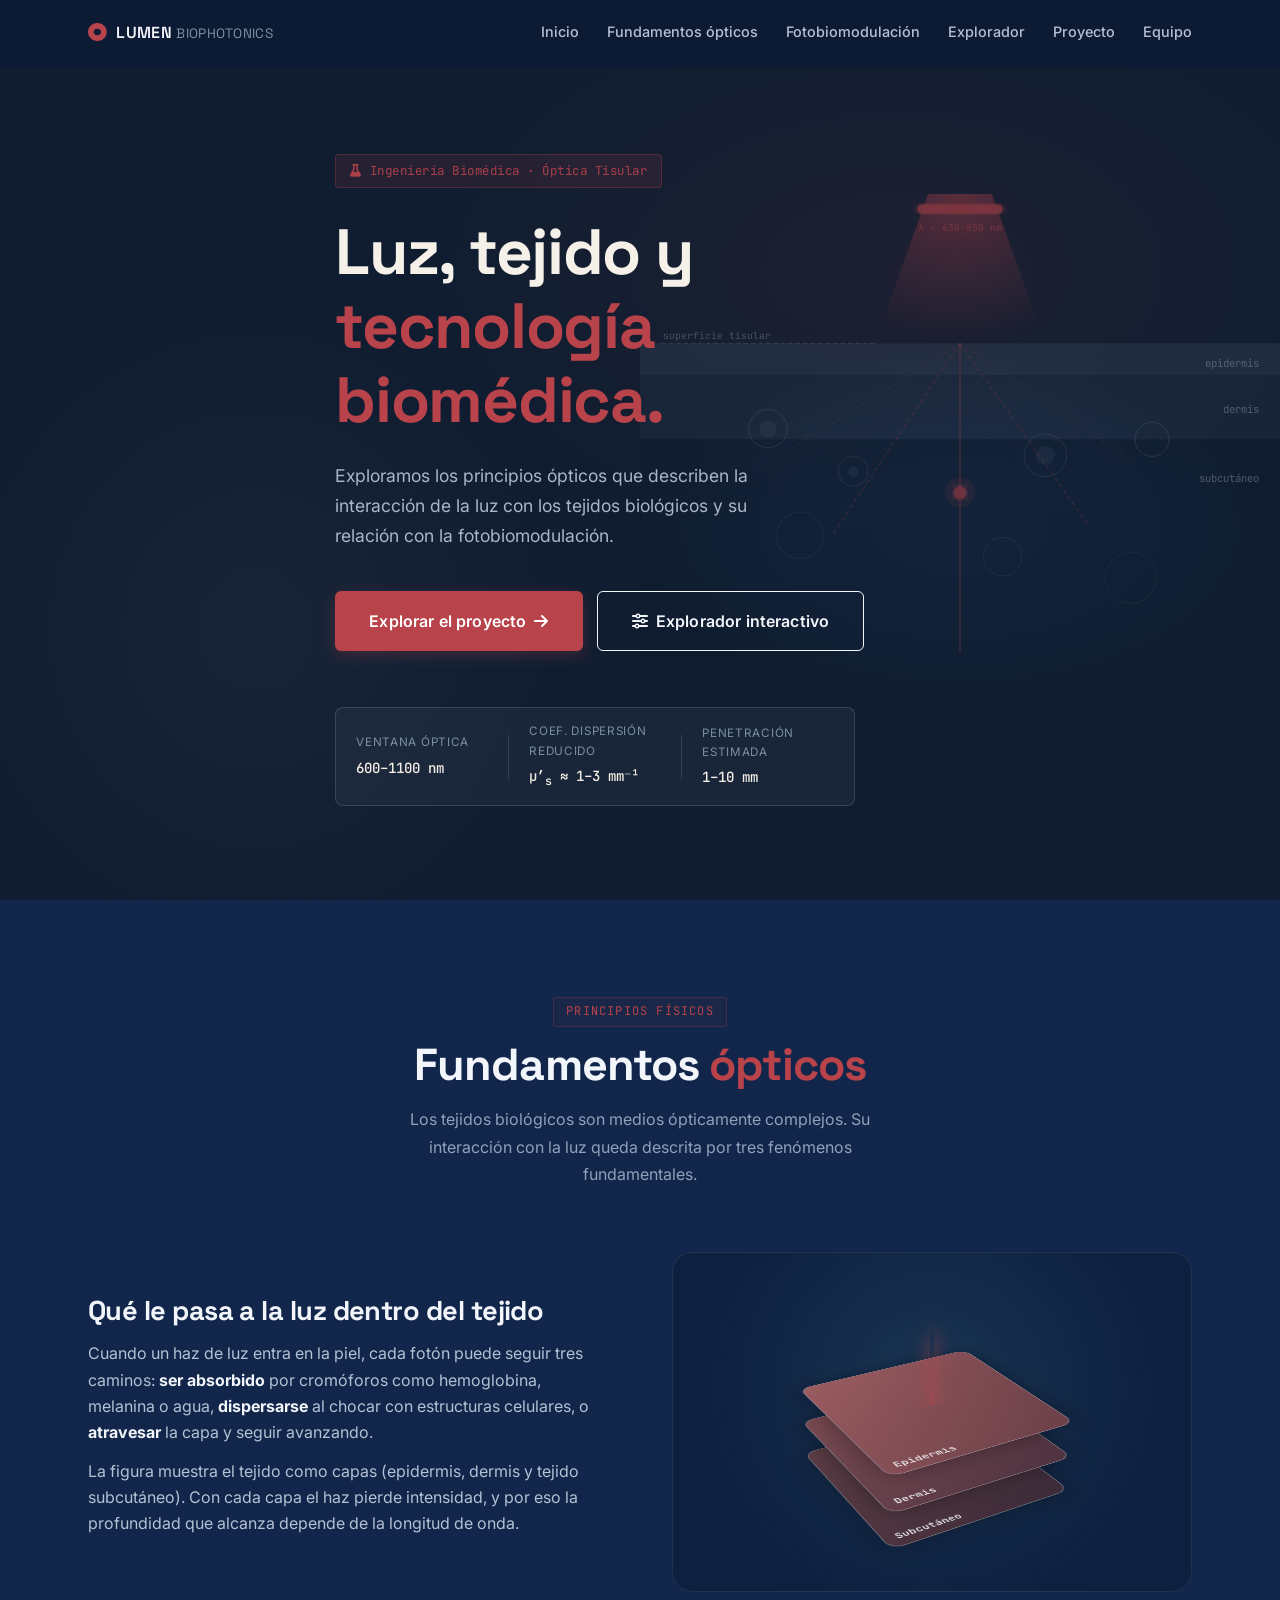
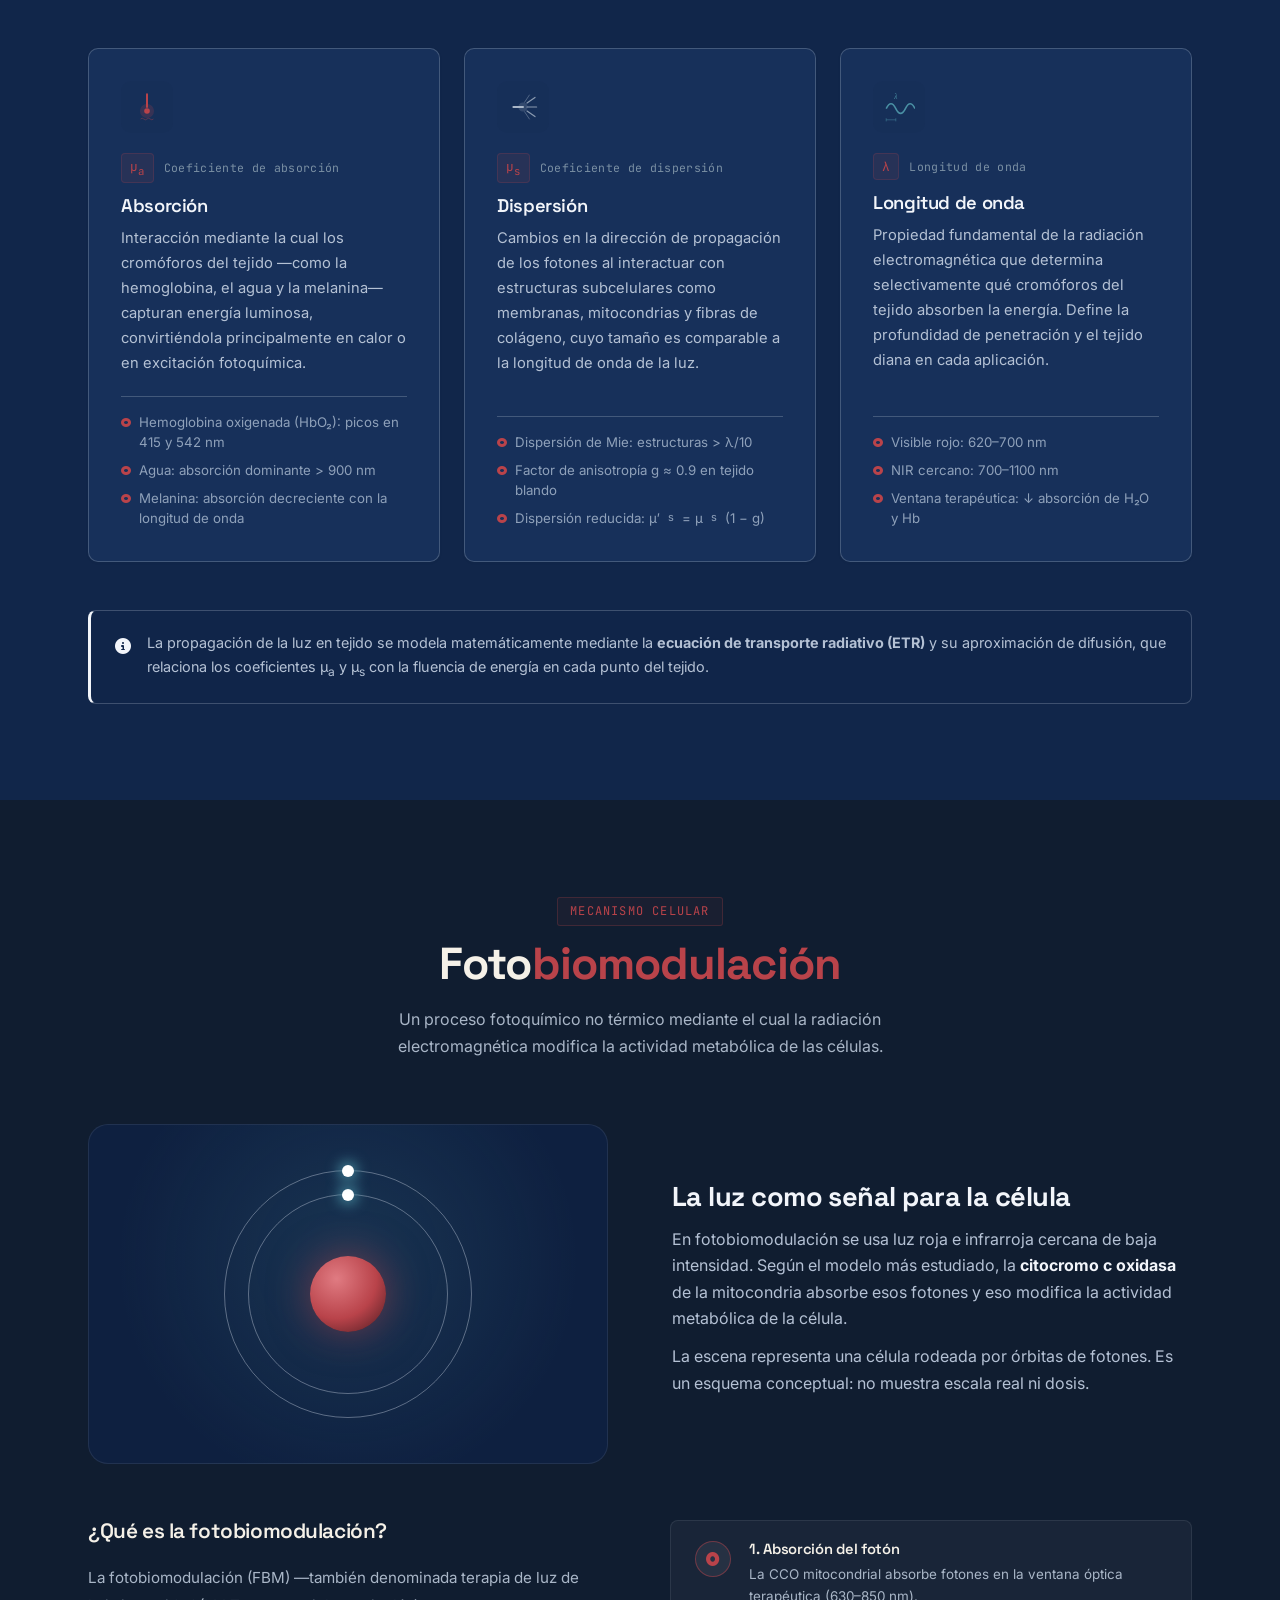
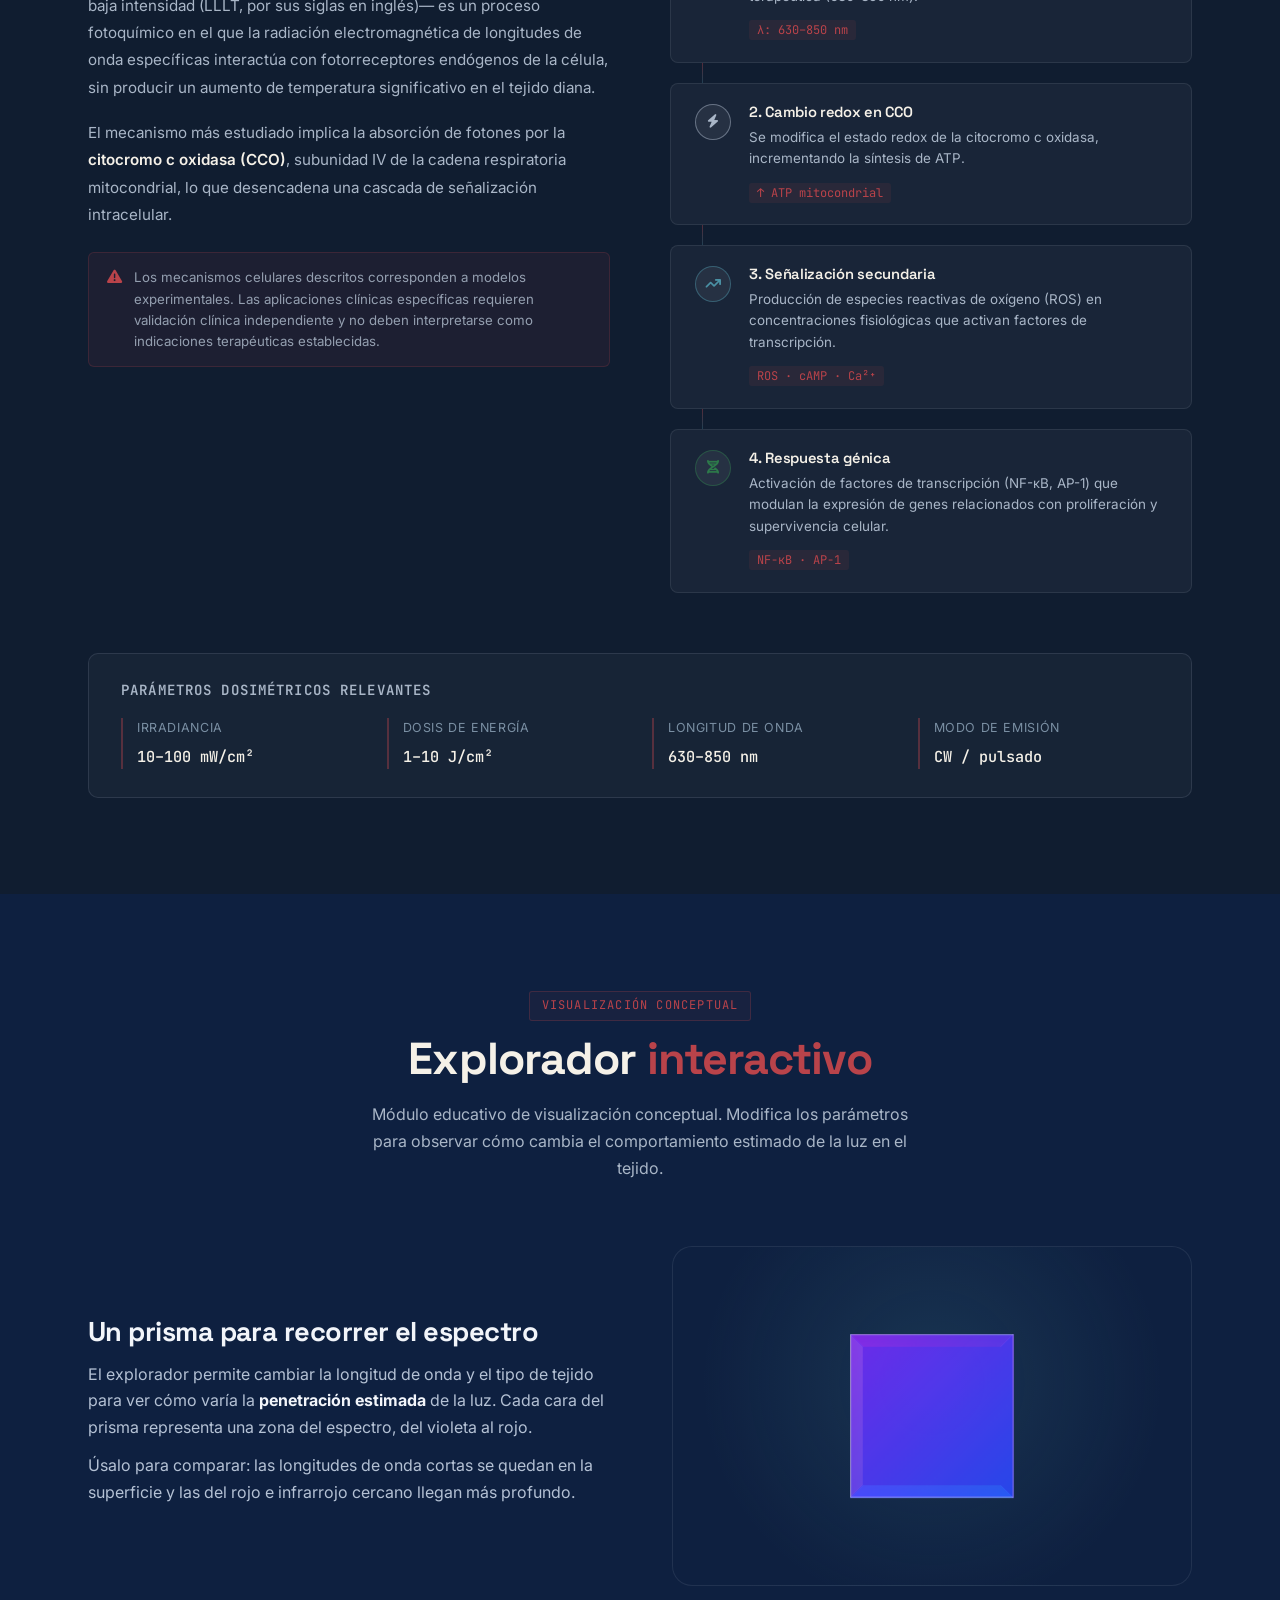
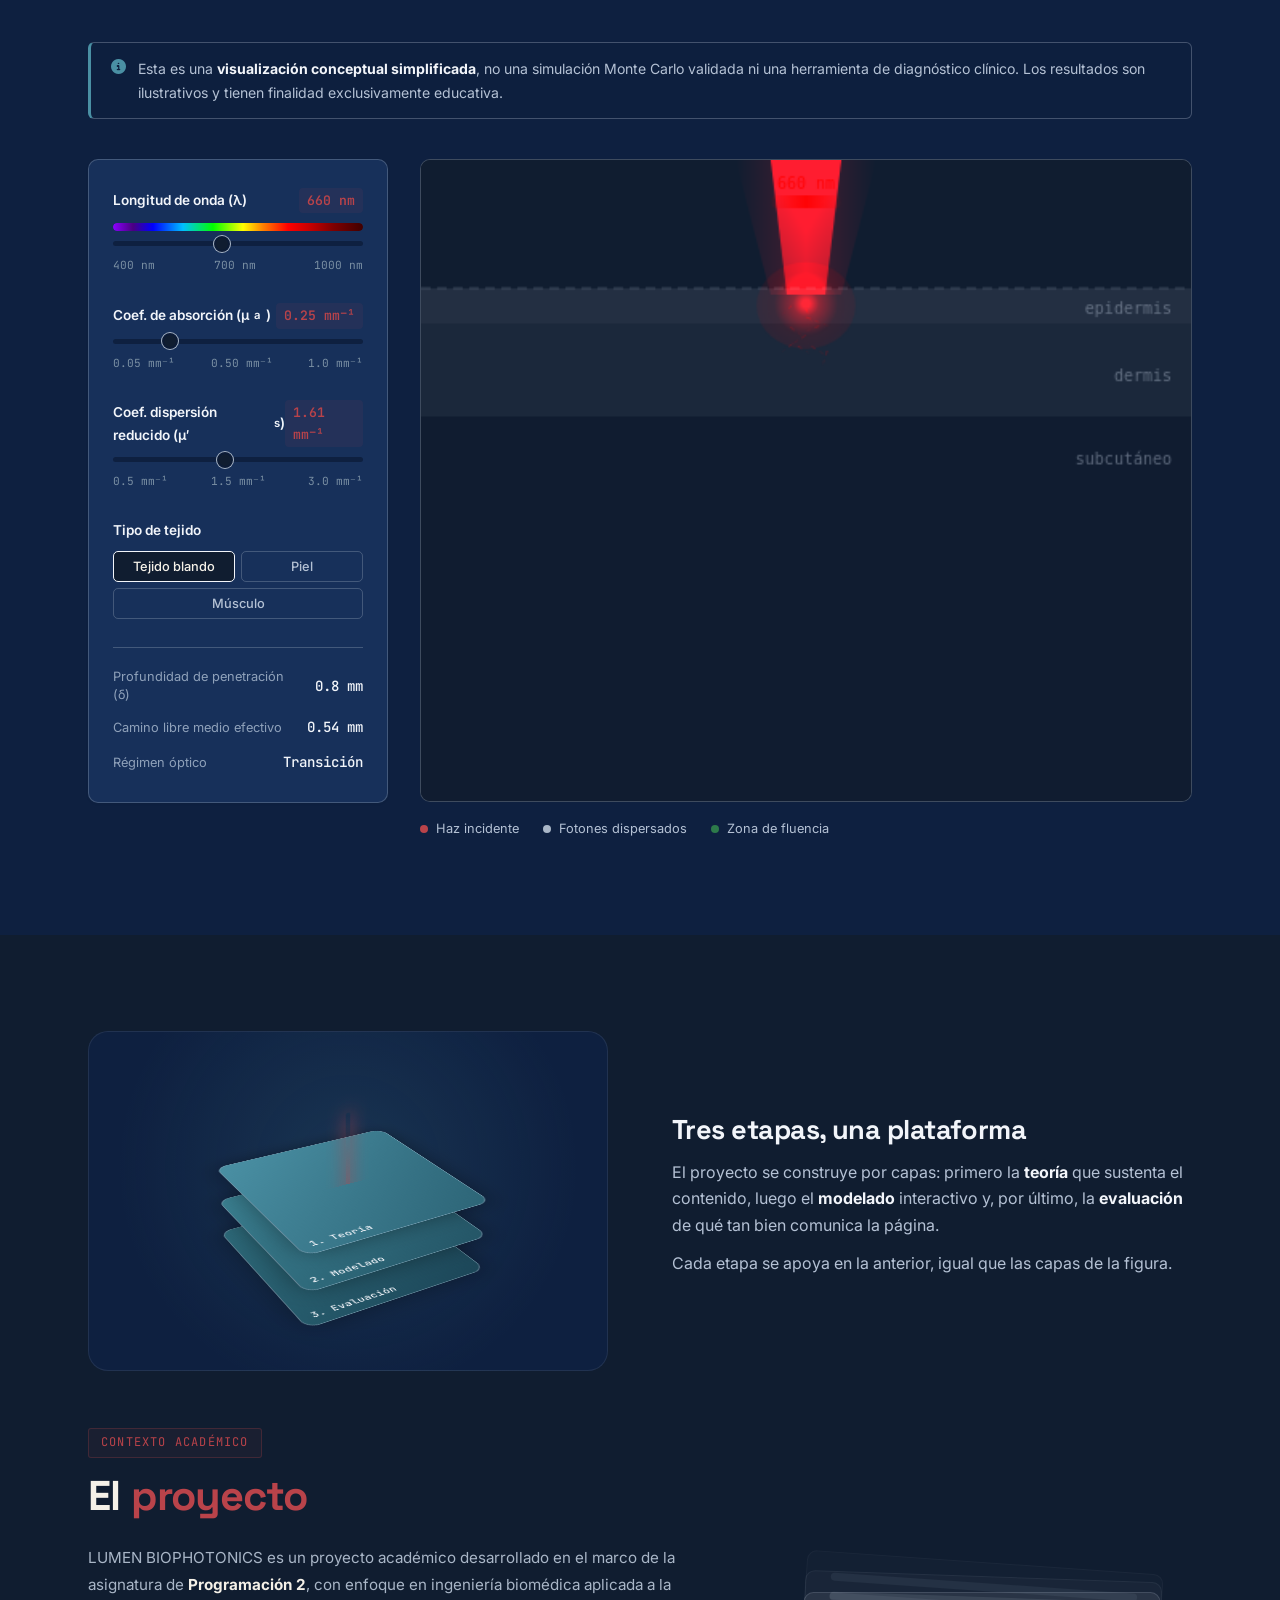
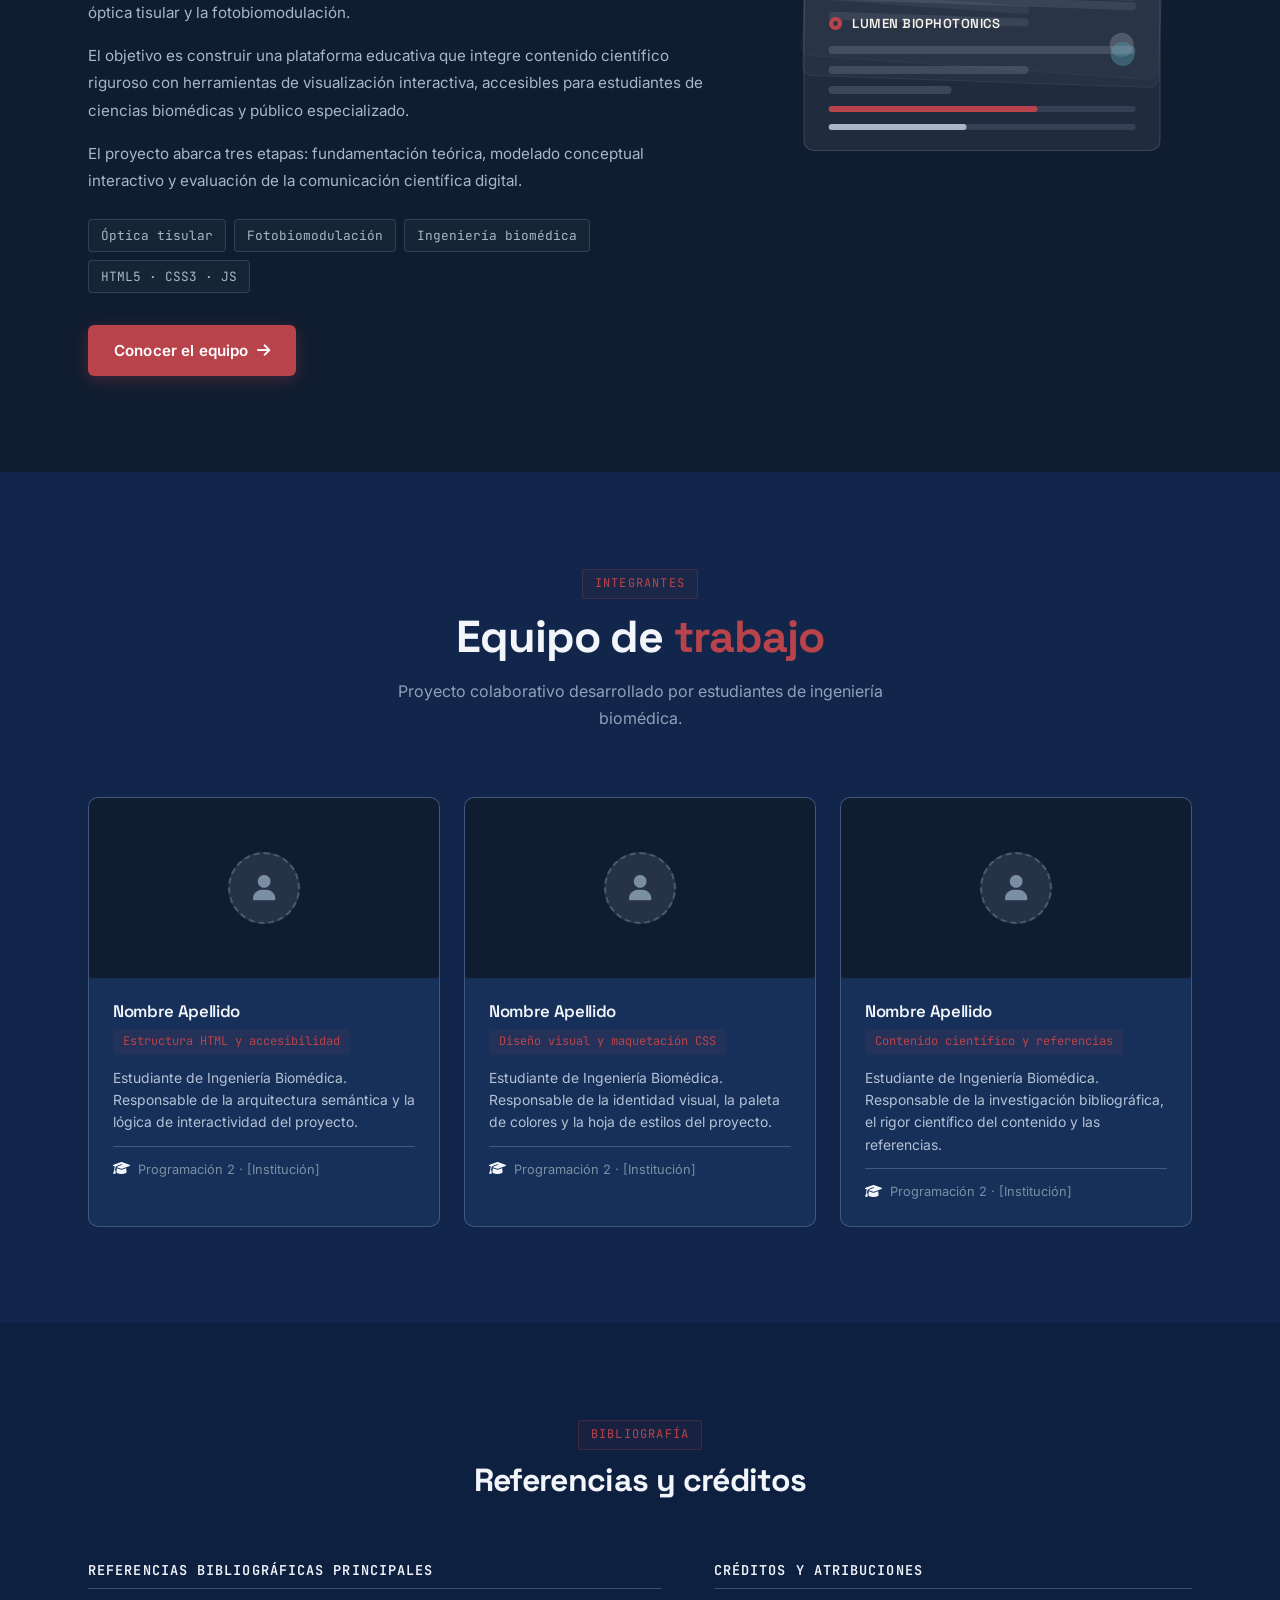
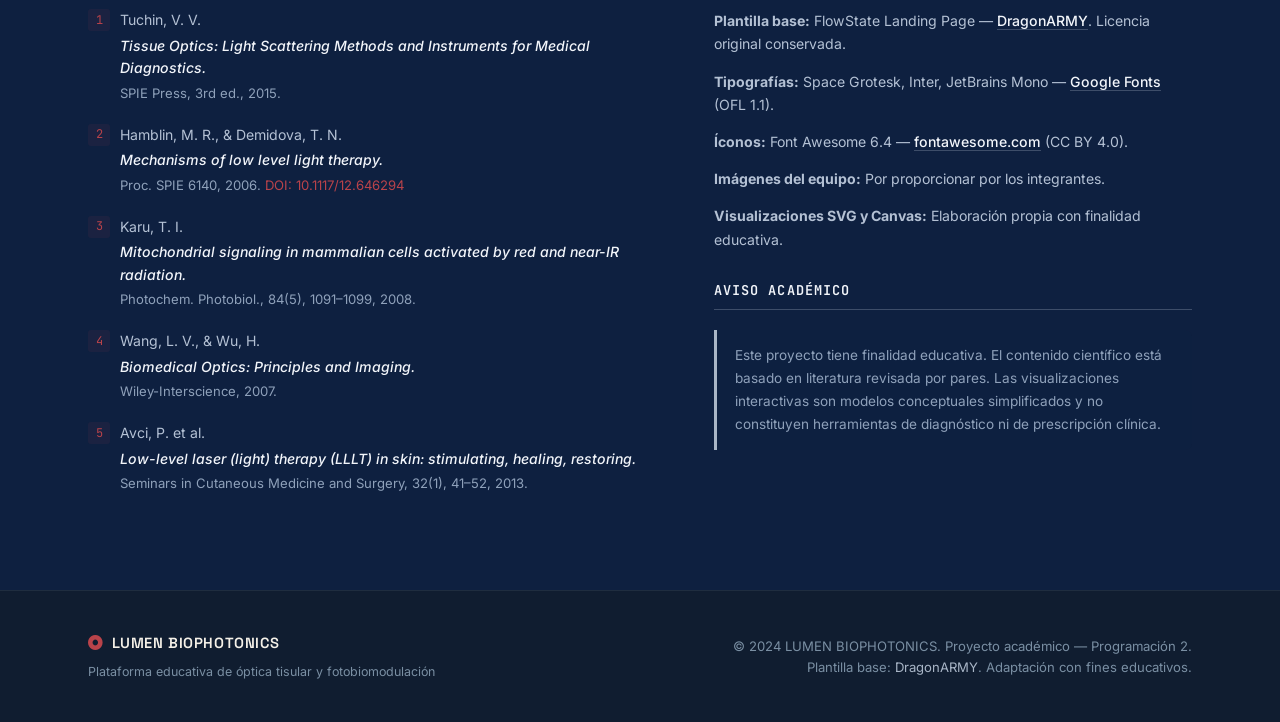
==== index.html @ e3f7e626 "Actualizacion de Lumen Subiendo diseño actualizado de Lumen" ====
<!DOCTYPE html>
<html lang="es">
<head>
    <meta charset="UTF-8">
    <meta name="color-scheme" content="dark">
    <meta name="theme-color" content="#0c1b36">
    <meta name="viewport" content="width=device-width, initial-scale=1.0">

    <!-- SEO -->
    <title>LUMEN BIOPHOTONICS — Luz, tejido y tecnología biomédica</title>
    <meta name="description" content="Plataforma educativa dedicada a los principios ópticos de la interacción luz-tejido y los fundamentos de la fotobiomodulación en ingeniería biomédica.">

    <!-- Fuentes: Space Grotesk (títulos) · Inter (texto) · JetBrains Mono (datos técnicos) -->
    <link rel="preconnect" href="https://fonts.googleapis.com">
    <link rel="preconnect" href="https://fonts.gstatic.com" crossorigin>
    <link href="https://fonts.googleapis.com/css2?family=Space+Grotesk:wght@400;500;600;700&family=Inter:wght@300;400;500;600&family=JetBrains+Mono:wght@400;500&display=swap" rel="stylesheet">

    <!-- Íconos -->
    <link rel="stylesheet" href="https://cdnjs.cloudflare.com/ajax/libs/font-awesome/6.4.0/css/all.min.css">

    <!-- Estilos -->
    <link rel="stylesheet" href="style.css">
</head>
<body>

    <!-- ============================================================
         NAVEGACIÓN PRINCIPAL
         #navbar          → barra fija, clase .scrolled añadida por JS
         #navLinks        → menú, clase .active añadida por JS (móvil)
         #hamburger       → botón móvil, aria-expanded gestionado por JS
    ============================================================ -->
    <header class="navbar" id="navbar" role="banner">
        <div class="container nav-container">

            <!-- Logotipo tipográfico -->
            <a href="#inicio" class="logo" aria-label="LUMEN BIOPHOTONICS — Ir al inicio">
                <span class="logo-mark" aria-hidden="true">
                    <i class="fas fa-circle-dot"></i>
                </span>
                <span class="logo-text">LUMEN <span class="logo-sub">BIOPHOTONICS</span></span>
            </a>

            <!-- Navegación principal -->
            <nav class="nav-links" id="navLinks" aria-label="Menú principal">
                <a href="#inicio">Inicio</a>
                <a href="#fundamentos">Fundamentos ópticos</a>
                <a href="#fotobiomodulacion">Fotobiomodulación</a>
                <a href="#explorador">Explorador</a>
                <a href="#proyecto">Proyecto</a>
                <a href="#equipo">Equipo</a>
            </nav>

            <!-- Botón hamburger (móvil) -->
            <button
                class="hamburger"
                id="hamburger"
                aria-label="Abrir menú de navegación"
                aria-expanded="false"
                aria-controls="navLinks"
            >
                <i class="fas fa-bars" aria-hidden="true"></i>
            </button>

        </div>
    </header>

    <main id="main-content">

        <!-- ============================================================
             A. HERO SECTION
             #inicio / #hero
        ============================================================ -->
        <section class="hero" id="inicio" aria-labelledby="hero-heading">
            <div class="hero-bg-glow" aria-hidden="true"></div>

            <!-- Visualización SVG: propagación de luz en tejido biológico -->
            <div class="hero-visual" aria-hidden="true">
                <svg class="tissue-diagram" viewBox="0 0 600 480" xmlns="http://www.w3.org/2000/svg" role="presentation">
                    <!-- Fondo tejido -->
                    <defs>
                        <radialGradient id="tissueGrad" cx="50%" cy="50%" r="50%">
                            <stop offset="0%" stop-color="#1a3a5c" stop-opacity="0.6"/>
                            <stop offset="100%" stop-color="#101D30" stop-opacity="0.95"/>
                        </radialGradient>
                        <radialGradient id="beamGrad" cx="50%" cy="0%" r="100%">
                            <stop offset="0%" stop-color="#B9434A" stop-opacity="0.9"/>
                            <stop offset="60%" stop-color="#B9434A" stop-opacity="0.3"/>
                            <stop offset="100%" stop-color="#B9434A" stop-opacity="0"/>
                        </radialGradient>
                        <filter id="glow">
                            <feGaussianBlur stdDeviation="3" result="coloredBlur"/>
                            <feMerge><feMergeNode in="coloredBlur"/><feMergeNode in="SourceGraphic"/></feMerge>
                        </filter>
                        <filter id="softglow">
                            <feGaussianBlur stdDeviation="8" result="coloredBlur"/>
                            <feMerge><feMergeNode in="coloredBlur"/><feMergeNode in="SourceGraphic"/></feMerge>
                        </filter>
                    </defs>

                    <!-- Tejido de fondo -->
                    <rect x="0" y="140" width="600" height="340" fill="url(#tissueGrad)" rx="4"/>

                    <!-- Capas del tejido -->
                    <rect x="0" y="140" width="600" height="30" fill="#A9B6C7" opacity="0.15" rx="2"/>
                    <text x="580" y="162" fill="#A9B6C7" font-size="10" font-family="JetBrains Mono, monospace" text-anchor="end" opacity="0.6">epidermis</text>

                    <rect x="0" y="170" width="600" height="60" fill="#A9B6C7" opacity="0.08"/>
                    <text x="580" y="205" fill="#A9B6C7" font-size="10" font-family="JetBrains Mono, monospace" text-anchor="end" opacity="0.6">dermis</text>

                    <rect x="0" y="230" width="600" height="250" fill="#101D30" opacity="0.4"/>
                    <text x="580" y="270" fill="#A9B6C7" font-size="10" font-family="JetBrains Mono, monospace" text-anchor="end" opacity="0.6">subcutáneo</text>

                    <!-- Estructuras celulares abstractas -->
                    <circle cx="120" cy="220" r="18" fill="none" stroke="#A9B6C7" stroke-width="0.8" opacity="0.25"/>
                    <circle cx="120" cy="220" r="8" fill="#A9B6C7" opacity="0.1"/>
                    <circle cx="200" cy="260" r="14" fill="none" stroke="#A9B6C7" stroke-width="0.8" opacity="0.2"/>
                    <circle cx="200" cy="260" r="5" fill="#A9B6C7" opacity="0.1"/>
                    <circle cx="380" cy="245" r="20" fill="none" stroke="#A9B6C7" stroke-width="0.8" opacity="0.2"/>
                    <circle cx="380" cy="245" r="9" fill="#A9B6C7" opacity="0.1"/>
                    <circle cx="480" cy="230" r="16" fill="none" stroke="#A9B6C7" stroke-width="0.8" opacity="0.25"/>
                    <circle cx="150" cy="320" r="22" fill="none" stroke="#A9B6C7" stroke-width="0.8" opacity="0.15"/>
                    <circle cx="340" cy="340" r="18" fill="none" stroke="#A9B6C7" stroke-width="0.8" opacity="0.15"/>
                    <circle cx="460" cy="360" r="24" fill="none" stroke="#A9B6C7" stroke-width="0.8" opacity="0.12"/>

                    <!-- Haz de luz principal (rojo fotónico) -->
                    <polygon points="270,0 330,0 380,140 220,140" fill="url(#beamGrad)" opacity="0.7" class="light-beam"/>

                    <!-- Rayos dispersados -->
                    <line x1="300" y1="140" x2="180" y2="320" stroke="#B9434A" stroke-width="1.2" opacity="0.35" stroke-dasharray="4,3" class="scatter-ray"/>
                    <line x1="300" y1="140" x2="420" y2="310" stroke="#B9434A" stroke-width="1.2" opacity="0.35" stroke-dasharray="4,3" class="scatter-ray"/>
                    <line x1="300" y1="140" x2="140" y2="240" stroke="#B9434A" stroke-width="1" opacity="0.25" stroke-dasharray="3,4" class="scatter-ray"/>
                    <line x1="300" y1="140" x2="460" y2="250" stroke="#B9434A" stroke-width="1" opacity="0.25" stroke-dasharray="3,4" class="scatter-ray"/>
                    <line x1="300" y1="140" x2="300" y2="430" stroke="#B9434A" stroke-width="1.5" opacity="0.4" class="scatter-ray"/>

                    <!-- Punto de absorción -->
                    <circle cx="300" cy="280" r="6" fill="#B9434A" opacity="0.8" filter="url(#glow)" class="absorption-dot"/>
                    <circle cx="300" cy="280" r="14" fill="#B9434A" opacity="0.15" class="absorption-ring"/>

                    <!-- Línea fuente de luz -->
                    <rect x="260" y="10" width="80" height="8" rx="4" fill="#B9434A" opacity="0.9" filter="url(#glow)"/>
                    <text x="300" y="35" fill="#B9434A" font-size="9" font-family="JetBrains Mono, monospace" text-anchor="middle" opacity="0.8">λ = 630–850 nm</text>

                    <!-- Etiqueta superficie -->
                    <line x1="20" y1="140" x2="220" y2="140" stroke="#A9B6C7" stroke-width="0.6" stroke-dasharray="4,3" opacity="0.4"/>
                    <text x="22" y="136" fill="#A9B6C7" font-size="9" font-family="JetBrains Mono, monospace" opacity="0.5">superficie tisular</text>
                </svg>
            </div>

            <div class="container hero-content">
                <!-- Badge académico -->
                <div class="badge fade-in" role="note">
                    <i class="fas fa-flask" aria-hidden="true"></i>
                    Ingeniería Biomédica · Óptica Tisular
                </div>

                <!-- H1 único -->
                <h1 class="fade-in" id="hero-heading">
                    Luz, tejido y<br>
                    <span class="accent-text">tecnología biomédica.</span>
                </h1>

                <p class="hero-subtitle fade-in">
                    Exploramos los principios ópticos que describen la interacción de la luz
                    con los tejidos biológicos y su relación con la fotobiomodulación.
                </p>

                <div class="hero-buttons fade-in">
                    <a href="#fundamentos" class="btn btn-primary btn-large" id="hero-cta-main">
                        Explorar el proyecto <i class="fas fa-arrow-right" aria-hidden="true"></i>
                    </a>
                    <a href="#explorador" class="btn btn-outline btn-large" id="hero-cta-explorer">
                        <i class="fas fa-sliders" aria-hidden="true"></i> Explorador interactivo
                    </a>
                </div>

                <!-- Parámetros clave — tipografía técnica -->
                <div class="hero-params fade-in" aria-label="Parámetros ópticos de referencia">
                    <div class="param-item">
                        <span class="param-label">Ventana óptica</span>
                        <span class="param-value">600–1100 nm</span>
                    </div>
                    <div class="param-separator" aria-hidden="true"></div>
                    <div class="param-item">
                        <span class="param-label">Coef. dispersión reducido</span>
                        <span class="param-value">μ′<sub>s</sub> ≈ 1–3 mm⁻¹</span>
                    </div>
                    <div class="param-separator" aria-hidden="true"></div>
                    <div class="param-item">
                        <span class="param-label">Penetración estimada</span>
                        <span class="param-value">1–10 mm</span>
                    </div>
                </div>
            </div>
        </section>

        <!-- ============================================================
             B. FUNDAMENTOS ÓPTICOS
             #fundamentos
        ============================================================ -->
        <section id="fundamentos" class="fundamentos" aria-labelledby="fundamentos-heading">
            <div class="container">

                <div class="section-header fade-in">
                    <span class="section-tag">Principios físicos</span>
                    <h2 id="fundamentos-heading">
                        Fundamentos <span class="accent-text">ópticos</span>
                    </h2>
                    <p>Los tejidos biológicos son medios ópticamente complejos. Su interacción con la luz queda descrita por tres fenómenos fundamentales.</p>
                </div>

                <div class="explain fade-in">
                    <div class="explain-text">
                        <h3>Qué le pasa a la luz dentro del tejido</h3>
                        <p>Cuando un haz de luz entra en la piel, cada fotón puede seguir tres caminos: <strong>ser absorbido</strong> por cromóforos como hemoglobina, melanina o agua, <strong>dispersarse</strong> al chocar con estructuras celulares, o <strong>atravesar</strong> la capa y seguir avanzando.</p>
                        <p>La figura muestra el tejido como capas (epidermis, dermis y tejido subcutáneo). Con cada capa el haz pierde intensidad, y por eso la profundidad que alcanza depende de la longitud de onda.</p>
                    </div>
                    <div class="scene" role="img" aria-label="Ilustración 3D de un haz de luz atravesando tres capas de tejido"><div class="s3d layers"><div class="layer" style="--z:-57px;--c1:#5c3d45;--c2:#3b2a38"><span>Subcutáneo</span></div><div class="layer" style="--z:-19px;--c1:#7a4a52;--c2:#4e3340"><span>Dermis</span></div><div class="layer" style="--z:19px;--c1:#9a5c60;--c2:#6b4048"><span>Epidermis</span></div><div class="ray"></div></div></div>
                </div>


                <div class="features-grid" role="list">

                    <!-- Tarjeta: Absorción -->
                    <article class="feature-card fade-in" role="listitem" id="card-absorcion">
                        <div class="feature-icon" style="--icon-color: #B9434A;" aria-hidden="true">
                            <!-- Diagrama SVG: absorción -->
                            <svg viewBox="0 0 40 40" fill="none" xmlns="http://www.w3.org/2000/svg" aria-hidden="true">
                                <line x1="20" y1="4" x2="20" y2="20" stroke="#B9434A" stroke-width="2.5" stroke-linecap="round"/>
                                <circle cx="20" cy="25" r="8" fill="#B9434A" opacity="0.2" stroke="#B9434A" stroke-width="1.5"/>
                                <circle cx="20" cy="25" r="3.5" fill="#B9434A"/>
                                <!-- Ondas de calor -->
                                <path d="M12 35 Q14 33 16 35 Q18 37 20 35 Q22 33 24 35 Q26 37 28 35" stroke="#B9434A" stroke-width="1" fill="none" opacity="0.5"/>
                            </svg>
                        </div>
                        <div class="feature-tag-line">
                            <span class="mono-tag">μ<sub>a</sub></span>
                            <span class="feature-tag-text">Coeficiente de absorción</span>
                        </div>
                        <h3>Absorción</h3>
                        <p>Interacción mediante la cual los cromóforos del tejido —como la hemoglobina, el agua y la melanina— capturan energía luminosa, convirtiéndola principalmente en calor o en excitación fotoquímica.</p>
                        <ul class="feature-detail-list" aria-label="Detalles de absorción">
                            <li><i class="fas fa-circle-dot" aria-hidden="true"></i> Hemoglobina oxigenada (HbO₂): picos en 415 y 542 nm</li>
                            <li><i class="fas fa-circle-dot" aria-hidden="true"></i> Agua: absorción dominante > 900 nm</li>
                            <li><i class="fas fa-circle-dot" aria-hidden="true"></i> Melanina: absorción decreciente con la longitud de onda</li>
                        </ul>
                    </article>

                    <!-- Tarjeta: Dispersión -->
                    <article class="feature-card fade-in" role="listitem" id="card-dispersion">
                        <div class="feature-icon" style="--icon-color: #A9B6C7;" aria-hidden="true">
                            <svg viewBox="0 0 40 40" fill="none" xmlns="http://www.w3.org/2000/svg" aria-hidden="true">
                                <line x1="8" y1="20" x2="20" y2="20" stroke="#A9B6C7" stroke-width="2.5" stroke-linecap="round"/>
                                <circle cx="20" cy="20" r="5" fill="#A9B6C7" opacity="0.2" stroke="#A9B6C7" stroke-width="1.5"/>
                                <!-- Rayos dispersados -->
                                <line x1="25" y1="15" x2="35" y2="8" stroke="#A9B6C7" stroke-width="1.5" stroke-linecap="round" opacity="0.8"/>
                                <line x1="25" y1="20" x2="37" y2="20" stroke="#A9B6C7" stroke-width="1.5" stroke-linecap="round" opacity="0.8"/>
                                <line x1="25" y1="25" x2="35" y2="32" stroke="#A9B6C7" stroke-width="1.5" stroke-linecap="round" opacity="0.8"/>
                                <line x1="22" y1="14" x2="28" y2="5" stroke="#A9B6C7" stroke-width="1" stroke-linecap="round" opacity="0.5"/>
                                <line x1="22" y1="26" x2="28" y2="35" stroke="#A9B6C7" stroke-width="1" stroke-linecap="round" opacity="0.5"/>
                            </svg>
                        </div>
                        <div class="feature-tag-line">
                            <span class="mono-tag">μ<sub>s</sub></span>
                            <span class="feature-tag-text">Coeficiente de dispersión</span>
                        </div>
                        <h3>Dispersión</h3>
                        <p>Cambios en la dirección de propagación de los fotones al interactuar con estructuras subcelulares como membranas, mitocondrias y fibras de colágeno, cuyo tamaño es comparable a la longitud de onda de la luz.</p>
                        <ul class="feature-detail-list" aria-label="Detalles de dispersión">
                            <li><i class="fas fa-circle-dot" aria-hidden="true"></i> Dispersión de Mie: estructuras > λ/10</li>
                            <li><i class="fas fa-circle-dot" aria-hidden="true"></i> Factor de anisotropía g ≈ 0.9 en tejido blando</li>
                            <li><i class="fas fa-circle-dot" aria-hidden="true"></i> Dispersión reducida: μ′<sub>s</sub> = μ<sub>s</sub>(1 − g)</li>
                        </ul>
                    </article>

                    <!-- Tarjeta: Longitud de onda -->
                    <article class="feature-card fade-in" role="listitem" id="card-lambda">
                        <div class="feature-icon" style="--icon-color: #4a90a4;" aria-hidden="true">
                            <svg viewBox="0 0 40 40" fill="none" xmlns="http://www.w3.org/2000/svg" aria-hidden="true">
                                <!-- Onda sinusoidal -->
                                <path d="M4 22 Q10 10 16 22 Q22 34 28 22 Q34 10 40 22" stroke="#4a90a4" stroke-width="2" fill="none"/>
                                <!-- Indicador lambda -->
                                <text x="14" y="10" fill="#4a90a4" font-size="9" font-family="serif" font-style="italic">λ</text>
                                <!-- Flechas longitud -->
                                <line x1="4" y1="36" x2="16" y2="36" stroke="#4a90a4" stroke-width="1" opacity="0.6"/>
                                <line x1="4" y1="34" x2="4" y2="38" stroke="#4a90a4" stroke-width="1" opacity="0.6"/>
                                <line x1="16" y1="34" x2="16" y2="38" stroke="#4a90a4" stroke-width="1" opacity="0.6"/>
                            </svg>
                        </div>
                        <div class="feature-tag-line">
                            <span class="mono-tag">λ</span>
                            <span class="feature-tag-text">Longitud de onda</span>
                        </div>
                        <h3>Longitud de onda</h3>
                        <p>Propiedad fundamental de la radiación electromagnética que determina selectivamente qué cromóforos del tejido absorben la energía. Define la profundidad de penetración y el tejido diana en cada aplicación.</p>
                        <ul class="feature-detail-list" aria-label="Detalles de longitud de onda">
                            <li><i class="fas fa-circle-dot" aria-hidden="true"></i> Visible rojo: 620–700 nm</li>
                            <li><i class="fas fa-circle-dot" aria-hidden="true"></i> NIR cercano: 700–1100 nm</li>
                            <li><i class="fas fa-circle-dot" aria-hidden="true"></i> Ventana terapéutica: ↓ absorción de H₂O y Hb</li>
                        </ul>
                    </article>

                </div>

                <!-- Bloque explicativo adicional -->
                <div class="info-block fade-in">
                    <div class="info-block-icon" aria-hidden="true">
                        <i class="fas fa-circle-info"></i>
                    </div>
                    <p>La propagación de la luz en tejido se modela matemáticamente mediante la <strong>ecuación de transporte radiativo (ETR)</strong> y su aproximación de difusión, que relaciona los coeficientes μ<sub>a</sub> y μ<sub>s</sub> con la fluencia de energía en cada punto del tejido.</p>
                </div>

            </div>
        </section>

        <!-- ============================================================
             C. FOTOBIOMODULACIÓN
             #fotobiomodulacion
        ============================================================ -->
        <section id="fotobiomodulacion" class="fbm-section" aria-labelledby="fbm-heading">
            <div class="container">

                <div class="section-header fade-in">
                    <span class="section-tag">Mecanismo celular</span>
                    <h2 id="fbm-heading">
                        Foto<span class="accent-text">biomodulación</span>
                    </h2>
                    <p>Un proceso fotoquímico no térmico mediante el cual la radiación electromagnética modifica la actividad metabólica de las células.</p>
                </div>

                <div class="explain reverse fade-in">
                    <div class="explain-text">
                        <h3>La luz como señal para la célula</h3>
                        <p>En fotobiomodulación se usa luz roja e infrarroja cercana de baja intensidad. Según el modelo más estudiado, la <strong>citocromo c oxidasa</strong> de la mitocondria absorbe esos fotones y eso modifica la actividad metabólica de la célula.</p>
                        <p>La escena representa una célula rodeada por órbitas de fotones. Es un esquema conceptual: no muestra escala real ni dosis.</p>
                    </div>
                    <div class="scene" role="img" aria-label="Ilustración 3D de una célula con órbitas de fotones"><div class="s3d orbits"><div class="core"></div><div class="ring"></div><div class="ring"></div><div class="ring"></div></div></div>
                </div>


                <div class="fbm-layout">

                    <!-- Columna editorial izquierda -->
                    <div class="fbm-text fade-in">
                        <h3 class="fbm-subtitle">¿Qué es la fotobiomodulación?</h3>
                        <p>La fotobiomodulación (FBM) —también denominada terapia de luz de baja intensidad (LLLT, por sus siglas en inglés)— es un proceso fotoquímico en el que la radiación electromagnética de longitudes de onda específicas interactúa con fotorreceptores endógenos de la célula, sin producir un aumento de temperatura significativo en el tejido diana.</p>

                        <p>El mecanismo más estudiado implica la absorción de fotones por la <strong>citocromo c oxidasa (CCO)</strong>, subunidad IV de la cadena respiratoria mitocondrial, lo que desencadena una cascada de señalización intracelular.</p>

                        <div class="fbm-disclaimer" role="note" aria-label="Nota sobre estado de la evidencia">
                            <i class="fas fa-triangle-exclamation" aria-hidden="true"></i>
                            <p>Los mecanismos celulares descritos corresponden a modelos experimentales. Las aplicaciones clínicas específicas requieren validación clínica independiente y no deben interpretarse como indicaciones terapéuticas establecidas.</p>
                        </div>
                    </div>

                    <!-- Diagrama de cascada -->
                    <div class="fbm-diagram fade-in" aria-label="Diagrama de la cascada fotobiomoduladora" role="img">
                        <div class="cascade-step" id="cascade-1">
                            <div class="cascade-icon" style="--step-color: #B9434A;" aria-hidden="true">
                                <i class="fas fa-circle-dot"></i>
                            </div>
                            <div class="cascade-content">
                                <h4>1. Absorción del fotón</h4>
                                <p>La CCO mitocondrial absorbe fotones en la ventana óptica terapéutica (630–850 nm).</p>
                                <span class="cascade-param">λ: 630–850 nm</span>
                            </div>
                        </div>

                        <div class="cascade-connector" aria-hidden="true"></div>

                        <div class="cascade-step" id="cascade-2">
                            <div class="cascade-icon" style="--step-color: #A9B6C7;" aria-hidden="true">
                                <i class="fas fa-bolt"></i>
                            </div>
                            <div class="cascade-content">
                                <h4>2. Cambio redox en CCO</h4>
                                <p>Se modifica el estado redox de la citocromo c oxidasa, incrementando la síntesis de ATP.</p>
                                <span class="cascade-param">↑ ATP mitocondrial</span>
                            </div>
                        </div>

                        <div class="cascade-connector" aria-hidden="true"></div>

                        <div class="cascade-step" id="cascade-3">
                            <div class="cascade-icon" style="--step-color: #4a90a4;" aria-hidden="true">
                                <i class="fas fa-arrow-trend-up"></i>
                            </div>
                            <div class="cascade-content">
                                <h4>3. Señalización secundaria</h4>
                                <p>Producción de especies reactivas de oxígeno (ROS) en concentraciones fisiológicas que activan factores de transcripción.</p>
                                <span class="cascade-param">ROS · cAMP · Ca²⁺</span>
                            </div>
                        </div>

                        <div class="cascade-connector" aria-hidden="true"></div>

                        <div class="cascade-step" id="cascade-4">
                            <div class="cascade-icon" style="--step-color: #2d7a4a;" aria-hidden="true">
                                <i class="fas fa-dna"></i>
                            </div>
                            <div class="cascade-content">
                                <h4>4. Respuesta génica</h4>
                                <p>Activación de factores de transcripción (NF-κB, AP-1) que modulan la expresión de genes relacionados con proliferación y supervivencia celular.</p>
                                <span class="cascade-param">NF-κB · AP-1</span>
                            </div>
                        </div>
                    </div>

                </div>

                <!-- Parámetros dosimétricos -->
                <div class="dosimetry-bar fade-in" aria-label="Parámetros dosimétricos relevantes">
                    <h3 class="dosimetry-title">Parámetros dosimétricos relevantes</h3>
                    <div class="dosimetry-grid">
                        <div class="dosimetry-item">
                            <span class="dosimetry-label">Irradiancia</span>
                            <span class="dosimetry-value">10–100 mW/cm²</span>
                        </div>
                        <div class="dosimetry-item">
                            <span class="dosimetry-label">Dosis de energía</span>
                            <span class="dosimetry-value">1–10 J/cm²</span>
                        </div>
                        <div class="dosimetry-item">
                            <span class="dosimetry-label">Longitud de onda</span>
                            <span class="dosimetry-value">630–850 nm</span>
                        </div>
                        <div class="dosimetry-item">
                            <span class="dosimetry-label">Modo de emisión</span>
                            <span class="dosimetry-value">CW / pulsado</span>
                        </div>
                    </div>
                </div>

            </div>
        </section>

        <!-- ============================================================
             D. EXPLORADOR INTERACTIVO
             #explorador
             La lógica está en script.js → initExplorer()
        ============================================================ -->
        <section id="explorador" class="explorer-section" aria-labelledby="explorer-heading">
            <div class="container">

                <div class="section-header fade-in">
                    <span class="section-tag">Visualización conceptual</span>
                    <h2 id="explorer-heading">
                        Explorador <span class="accent-text">interactivo</span>
                    </h2>
                    <p>Módulo educativo de visualización conceptual. Modifica los parámetros para observar cómo cambia el comportamiento estimado de la luz en el tejido.</p>
                </div>

                <div class="explain fade-in">
                    <div class="explain-text">
                        <h3>Un prisma para recorrer el espectro</h3>
                        <p>El explorador permite cambiar la longitud de onda y el tipo de tejido para ver cómo varía la <strong>penetración estimada</strong> de la luz. Cada cara del prisma representa una zona del espectro, del violeta al rojo.</p>
                        <p>Úsalo para comparar: las longitudes de onda cortas se quedan en la superficie y las del rojo e infrarrojo cercano llegan más profundo.</p>
                    </div>
                    <div class="scene" role="img" aria-label="Ilustración 3D de un prisma con los colores del espectro"><div class="s3d cube"><div class="face"></div><div class="face"></div><div class="face"></div><div class="face"></div><div class="face"></div><div class="face"></div></div></div>
                </div>


                <!-- Aviso de naturaleza educativa -->
                <div class="explorer-disclaimer fade-in" role="note">
                    <i class="fas fa-circle-info" aria-hidden="true"></i>
                    <p>Esta es una <strong>visualización conceptual simplificada</strong>, no una simulación Monte Carlo validada ni una herramienta de diagnóstico clínico. Los resultados son ilustrativos y tienen finalidad exclusivamente educativa.</p>
                </div>

                <div class="explorer-layout fade-in">

                    <!-- Panel de controles -->
                    <aside class="explorer-controls" aria-label="Controles del explorador óptico">

                        <!-- Control: Longitud de onda -->
                        <div class="control-group" id="ctrl-wavelength">
                            <label class="control-label" for="wavelength-slider">
                                Longitud de onda (λ)
                                <span class="control-value" id="wavelength-display" aria-live="polite">660 nm</span>
                            </label>
                            <div class="wavelength-track" aria-hidden="true">
                                <div class="wavelength-spectrum"></div>
                            </div>
                            <input
                                type="range"
                                id="wavelength-slider"
                                class="explorer-slider wavelength-slider"
                                min="400"
                                max="1000"
                                value="660"
                                step="5"
                                aria-label="Longitud de onda en nanómetros"
                                aria-valuemin="400"
                                aria-valuemax="1000"
                                aria-valuenow="660"
                                aria-valuetext="660 nanómetros"
                            >
                            <div class="slider-range-labels" aria-hidden="true">
                                <span>400 nm</span>
                                <span>700 nm</span>
                                <span>1000 nm</span>
                            </div>
                        </div>

                        <!-- Control: Coeficiente de absorción -->
                        <div class="control-group" id="ctrl-absorption">
                            <label class="control-label" for="absorption-slider">
                                Coef. de absorción (μ<sub>a</sub>)
                                <span class="control-value" id="absorption-display" aria-live="polite">0.10 mm⁻¹</span>
                            </label>
                            <input
                                type="range"
                                id="absorption-slider"
                                class="explorer-slider"
                                min="1"
                                max="20"
                                value="5"
                                step="1"
                                aria-label="Coeficiente de absorción en milímetros inversos"
                                aria-valuemin="0.05"
                                aria-valuemax="1.0"
                                aria-valuenow="0.10"
                            >
                            <div class="slider-range-labels" aria-hidden="true">
                                <span>0.05 mm⁻¹</span>
                                <span>0.50 mm⁻¹</span>
                                <span>1.0 mm⁻¹</span>
                            </div>
                        </div>

                        <!-- Control: Coeficiente de dispersión reducido -->
                        <div class="control-group" id="ctrl-scattering">
                            <label class="control-label" for="scattering-slider">
                                Coef. dispersión reducido (μ′<sub>s</sub>)
                                <span class="control-value" id="scattering-display" aria-live="polite">1.0 mm⁻¹</span>
                            </label>
                            <input
                                type="range"
                                id="scattering-slider"
                                class="explorer-slider"
                                min="1"
                                max="10"
                                value="5"
                                step="1"
                                aria-label="Coeficiente de dispersión reducido en milímetros inversos"
                            >
                            <div class="slider-range-labels" aria-hidden="true">
                                <span>0.5 mm⁻¹</span>
                                <span>1.5 mm⁻¹</span>
                                <span>3.0 mm⁻¹</span>
                            </div>
                        </div>

                        <!-- Selector de tipo de tejido -->
                        <div class="control-group" id="ctrl-tissue">
                            <span class="control-label">Tipo de tejido</span>
                            <div class="tissue-selector" role="radiogroup" aria-label="Seleccionar tipo de tejido">
                                <button class="tissue-btn active" data-tissue="soft" id="tissue-soft" role="radio" aria-checked="true">
                                    Tejido blando
                                </button>
                                <button class="tissue-btn" data-tissue="skin" id="tissue-skin" role="radio" aria-checked="false">
                                    Piel
                                </button>
                                <button class="tissue-btn" data-tissue="muscle" id="tissue-muscle" role="radio" aria-checked="false">
                                    Músculo
                                </button>
                            </div>
                        </div>

                        <!-- Métricas calculadas -->
                        <div class="explorer-metrics" aria-label="Métricas calculadas" aria-live="polite">
                            <div class="metric-item">
                                <span class="metric-label">Profundidad de penetración (δ)</span>
                                <span class="metric-value" id="metric-depth">3.2 mm</span>
                            </div>
                            <div class="metric-item">
                                <span class="metric-label">Camino libre medio efectivo</span>
                                <span class="metric-value" id="metric-mfp">0.97 mm</span>
                            </div>
                            <div class="metric-item">
                                <span class="metric-label">Régimen óptico</span>
                                <span class="metric-value" id="metric-regime">Difusión</span>
                            </div>
                        </div>

                    </aside>

                    <!-- Canvas de visualización -->
                    <div class="explorer-canvas-wrapper" aria-label="Visualización de propagación de luz en tejido">
                        <canvas
                            id="tissue-canvas"
                            width="480"
                            height="400"
                            aria-label="Diagrama conceptual de propagación de luz en tejido biológico"
                            role="img"
                        ></canvas>
                        <div class="canvas-legend" aria-label="Leyenda">
                            <div class="legend-item">
                                <span class="legend-dot" style="background:#B9434A"></span>
                                <span>Haz incidente</span>
                            </div>
                            <div class="legend-item">
                                <span class="legend-dot" style="background:#A9B6C7"></span>
                                <span>Fotones dispersados</span>
                            </div>
                            <div class="legend-item">
                                <span class="legend-dot" style="background:#2d7a4a"></span>
                                <span>Zona de fluencia</span>
                            </div>
                        </div>
                    </div>

                </div>
            </div>
        </section>

        <!-- ============================================================
             E. PRESENTACIÓN DEL PROYECTO
             #proyecto
        ============================================================ -->
        <section id="proyecto" class="project-section" aria-labelledby="project-heading">
            <div class="container">

                                <div class="explain reverse fade-in">
                    <div class="explain-text">
                        <h3>Tres etapas, una plataforma</h3>
                        <p>El proyecto se construye por capas: primero la <strong>teoría</strong> que sustenta el contenido, luego el <strong>modelado</strong> interactivo y, por último, la <strong>evaluación</strong> de qué tan bien comunica la página.</p>
                        <p>Cada etapa se apoya en la anterior, igual que las capas de la figura.</p>
                    </div>
                    <div class="scene" role="img" aria-label="Ilustración 3D con tres capas: teoría, modelado y evaluación"><div class="s3d layers"><div class="layer" style="--z:-57px;--c1:#2d6a7a;--c2:#1c4658"><span>3. Evaluación</span></div><div class="layer" style="--z:-19px;--c1:#3a7f90;--c2:#245566"><span>2. Modelado</span></div><div class="layer" style="--z:19px;--c1:#4a90a4;--c2:#2d6577"><span>1. Teoría</span></div><div class="ray"></div></div></div>
                </div>

                <div class="project-layout">

                    <div class="project-text fade-in">
                        <span class="section-tag">Contexto académico</span>
                        <h2 id="project-heading">
                            El <span class="accent-text">proyecto</span>
                        </h2>
                        <p>LUMEN BIOPHOTONICS es un proyecto académico desarrollado en el marco de la asignatura de <strong>Programación 2</strong>, con enfoque en ingeniería biomédica aplicada a la óptica tisular y la fotobiomodulación.</p>
                        <p>El objetivo es construir una plataforma educativa que integre contenido científico riguroso con herramientas de visualización interactiva, accesibles para estudiantes de ciencias biomédicas y público especializado.</p>
                        <p>El proyecto abarca tres etapas: fundamentación teórica, modelado conceptual interactivo y evaluación de la comunicación científica digital.</p>

                        <div class="project-tags" aria-label="Áreas temáticas del proyecto">
                            <span class="proj-tag">Óptica tisular</span>
                            <span class="proj-tag">Fotobiomodulación</span>
                            <span class="proj-tag">Ingeniería biomédica</span>
                            <span class="proj-tag">HTML5 · CSS3 · JS</span>
                        </div>

                        <a href="#equipo" class="btn btn-primary" id="project-cta">
                            Conocer el equipo <i class="fas fa-arrow-right" aria-hidden="true"></i>
                        </a>
                    </div>

                    <div class="project-visual fade-in" aria-hidden="true">
                        <div class="project-card-stack">
                            <div class="p-card p-card-back">
                                <div class="p-card-line"></div>
                                <div class="p-card-line short"></div>
                                <div class="p-card-dot" style="--dot-c:#A9B6C7"></div>
                            </div>
                            <div class="p-card p-card-mid">
                                <div class="p-card-line"></div>
                                <div class="p-card-line short"></div>
                                <div class="p-card-dot" style="--dot-c:#4a90a4"></div>
                            </div>
                            <div class="p-card p-card-front">
                                <div class="p-card-header">
                                    <i class="fas fa-circle-dot" style="color:#B9434A"></i>
                                    <span>LUMEN BIOPHOTONICS</span>
                                </div>
                                <div class="p-card-line"></div>
                                <div class="p-card-line short"></div>
                                <div class="p-card-line shorter"></div>
                                <div class="p-card-bar">
                                    <div class="p-card-bar-fill" style="width:68%; background:#B9434A"></div>
                                </div>
                                <div class="p-card-bar">
                                    <div class="p-card-bar-fill" style="width:45%; background:#A9B6C7"></div>
                                </div>
                            </div>
                        </div>
                    </div>

                </div>
            </div>
        </section>

        <!-- ============================================================
             F. EQUIPO DE TRABAJO
             #equipo
             NOTA: Las fotografías reales deben ser proporcionadas por el equipo.
             Mientras tanto, se reservan los espacios con placeholder accesible.
        ============================================================ -->
        <section id="equipo" class="team-section" aria-labelledby="team-heading">
            <div class="container">

                <div class="section-header fade-in">
                    <span class="section-tag">Integrantes</span>
                    <h2 id="team-heading">
                        Equipo de <span class="accent-text">trabajo</span>
                    </h2>
                    <p>Proyecto colaborativo desarrollado por estudiantes de ingeniería biomédica.</p>
                </div>

                <div class="team-grid" role="list">

                    <!-- Integrante 1 — Completar con datos reales -->
                    <article class="team-card fade-in" role="listitem" id="team-member-1">
                        <div class="team-avatar-wrap">
                            <!--
                                INSTRUCCIÓN PARA EL EQUIPO:
                                Reemplazar el src con la ruta real de la fotografía.
                                Ejemplo: src="assets/foto-nombre.jpg"
                                El alt debe describir a la persona, no decir "foto de perfil" genérico.
                            -->
                            <div class="team-avatar-placeholder" aria-label="Fotografía por proporcionar">
                                <i class="fas fa-user" aria-hidden="true"></i>
                            </div>
                        </div>
                        <div class="team-info">
                            <h3 class="team-name">Nombre Apellido</h3>
                            <span class="team-role">Estructura HTML y accesibilidad</span>
                            <p class="team-bio">Estudiante de Ingeniería Biomédica. Responsable de la arquitectura semántica y la lógica de interactividad del proyecto.</p>
                            <div class="team-academic">
                                <i class="fas fa-graduation-cap" aria-hidden="true"></i>
                                <span>Programación 2 · [Institución]</span>
                            </div>
                        </div>
                    </article>

                    <!-- Integrante 2 — Completar con datos reales -->
                    <article class="team-card fade-in" role="listitem" id="team-member-2">
                        <div class="team-avatar-wrap">
                            <div class="team-avatar-placeholder" aria-label="Fotografía por proporcionar">
                                <i class="fas fa-user" aria-hidden="true"></i>
                            </div>
                        </div>
                        <div class="team-info">
                            <h3 class="team-name">Nombre Apellido</h3>
                            <span class="team-role">Diseño visual y maquetación CSS</span>
                            <p class="team-bio">Estudiante de Ingeniería Biomédica. Responsable de la identidad visual, la paleta de colores y la hoja de estilos del proyecto.</p>
                            <div class="team-academic">
                                <i class="fas fa-graduation-cap" aria-hidden="true"></i>
                                <span>Programación 2 · [Institución]</span>
                            </div>
                        </div>
                    </article>

                    <!-- Integrante 3 — Completar con datos reales -->
                    <article class="team-card fade-in" role="listitem" id="team-member-3">
                        <div class="team-avatar-wrap">
                            <div class="team-avatar-placeholder" aria-label="Fotografía por proporcionar">
                                <i class="fas fa-user" aria-hidden="true"></i>
                            </div>
                        </div>
                        <div class="team-info">
                            <h3 class="team-name">Nombre Apellido</h3>
                            <span class="team-role">Contenido científico y referencias</span>
                            <p class="team-bio">Estudiante de Ingeniería Biomédica. Responsable de la investigación bibliográfica, el rigor científico del contenido y las referencias.</p>
                            <div class="team-academic">
                                <i class="fas fa-graduation-cap" aria-hidden="true"></i>
                                <span>Programación 2 · [Institución]</span>
                            </div>
                        </div>
                    </article>

                </div>
            </div>
        </section>

        <!-- ============================================================
             G. REFERENCIAS Y CRÉDITOS
             #referencias
        ============================================================ -->
        <section id="referencias" class="references-section" aria-labelledby="references-heading">
            <div class="container">

                <div class="section-header fade-in">
                    <span class="section-tag">Bibliografía</span>
                    <h2 id="references-heading">Referencias y créditos</h2>
                </div>

                <div class="references-layout fade-in">

                    <div class="references-col">
                        <h3 class="ref-group-title">Referencias bibliográficas principales</h3>
                        <ol class="ref-list" aria-label="Lista de referencias">
                            <li>
                                <span class="ref-authors">Tuchin, V. V.</span>
                                <span class="ref-title">Tissue Optics: Light Scattering Methods and Instruments for Medical Diagnostics.</span>
                                <span class="ref-source">SPIE Press, 3rd ed., 2015.</span>
                            </li>
                            <li>
                                <span class="ref-authors">Hamblin, M. R., &amp; Demidova, T. N.</span>
                                <span class="ref-title">Mechanisms of low level light therapy.</span>
                                <span class="ref-source">Proc. SPIE 6140, 2006. <a href="https://doi.org/10.1117/12.646294" target="_blank" rel="noopener noreferrer" aria-label="DOI de Hamblin 2006 (abre en nueva pestaña)">DOI: 10.1117/12.646294</a></span>
                            </li>
                            <li>
                                <span class="ref-authors">Karu, T. I.</span>
                                <span class="ref-title">Mitochondrial signaling in mammalian cells activated by red and near-IR radiation.</span>
                                <span class="ref-source">Photochem. Photobiol., 84(5), 1091–1099, 2008.</span>
                            </li>
                            <li>
                                <span class="ref-authors">Wang, L. V., &amp; Wu, H.</span>
                                <span class="ref-title">Biomedical Optics: Principles and Imaging.</span>
                                <span class="ref-source">Wiley-Interscience, 2007.</span>
                            </li>
                            <li>
                                <span class="ref-authors">Avci, P. et al.</span>
                                <span class="ref-title">Low-level laser (light) therapy (LLLT) in skin: stimulating, healing, restoring.</span>
                                <span class="ref-source">Seminars in Cutaneous Medicine and Surgery, 32(1), 41–52, 2013.</span>
                            </li>
                        </ol>
                    </div>

                    <div class="references-col">
                        <h3 class="ref-group-title">Créditos y atribuciones</h3>
                        <ul class="credits-list" aria-label="Créditos de recursos utilizados">
                            <li>
                                <strong>Plantilla base:</strong> FlowState Landing Page —
                                <a href="https://github.com/AmiARMiess" target="_blank" rel="noopener noreferrer">DragonARMY</a>.
                                Licencia original conservada.
                            </li>
                            <li>
                                <strong>Tipografías:</strong> Space Grotesk, Inter, JetBrains Mono —
                                <a href="https://fonts.google.com" target="_blank" rel="noopener noreferrer">Google Fonts</a> (OFL 1.1).
                            </li>
                            <li>
                                <strong>Íconos:</strong> Font Awesome 6.4 —
                                <a href="https://fontawesome.com" target="_blank" rel="noopener noreferrer">fontawesome.com</a> (CC BY 4.0).
                            </li>
                            <li>
                                <strong>Imágenes del equipo:</strong> Por proporcionar por los integrantes.
                            </li>
                            <li>
                                <strong>Visualizaciones SVG y Canvas:</strong> Elaboración propia con finalidad educativa.
                            </li>
                        </ul>

                        <h3 class="ref-group-title" style="margin-top:32px;">Aviso académico</h3>
                        <p class="ref-note">Este proyecto tiene finalidad educativa. El contenido científico está basado en literatura revisada por pares. Las visualizaciones interactivas son modelos conceptuales simplificados y no constituyen herramientas de diagnóstico ni de prescripción clínica.</p>
                    </div>

                </div>
            </div>
        </section>

    </main>

    <!-- ============================================================
         FOOTER
    ============================================================ -->
    <footer class="footer" id="footer" role="contentinfo">
        <div class="container footer-inner">
            <div class="footer-brand">
                <span class="footer-logo">
                    <i class="fas fa-circle-dot" aria-hidden="true"></i>
                    LUMEN BIOPHOTONICS
                </span>
                <p class="footer-tagline">Plataforma educativa de óptica tisular y fotobiomodulación</p>
            </div>
            <address class="footer-credits">
                <p>&copy; 2024 LUMEN BIOPHOTONICS. Proyecto académico — Programación 2.</p>
                <p>Plantilla base: <a href="https://github.com/AmiARMiess" target="_blank" rel="noopener noreferrer" aria-label="Repositorio de DragonARMY en GitHub (abre en nueva pestaña)">DragonARMY</a>. Adaptación con fines educativos.</p>
            </address>
        </div>
    </footer>

    <script src="script.js"></script>
</body>
</html>
---- style.css ----
/* =====================================================================
   LUMEN BIOPHOTONICS — style.css
   =====================================================================
   Paleta:
     --navy:   #101D30  → fondos oscuros, cabeceras, nav
     --ivory:  #F5F1E8  → fondo principal secciones claras
     --red:    #B9434A  → acento fotónico (botones, highlights)
     --slate:  #A9B6C7  → bordes, líneas, textos secundarios
     --white:  #FFFFFF  → superficies de tarjetas
   ===================================================================== */

/* ------------------------------------------------------------------
   1. VARIABLES & RESET
------------------------------------------------------------------ */
:root {
    /* Paleta principal */
    --navy:          #101D30;
    --navy-mid:      #1a2f4a;
    --navy-light:    #243c5a;
    --ivory:         #F5F1E8;
    --ivory-dark:    #EDE9DC;
    --red:           #B9434A;
    --red-dark:      #9e3540;
    --slate:         #A9B6C7;
    --slate-dark:    #7a8fa3;
    --teal:          #4a90a4;
    --white:         #FFFFFF;
    /* Tema azul oscuro (reemplaza blancos/marfil) */
    --surface-a:     #11264a;
    --surface-b:     #0e2040;
    --card:          #17305a;
    --text-strong:   #f2f5fa;

    /* Texto */
    --text-dark:     #e8eef7;
    --text-mid:      #b4c1d4;
    --text-light:    #8fa1ba;
    --text-ivory:    #F5F1E8;
    --text-slate:    #A9B6C7;

    /* Superficies */
    --bg-main:       #0c1b36;
    --bg-dark:       var(--navy);
    --card-bg:       var(--white);
    --card-bg-dark:  var(--navy-mid);
    --border:        rgba(169, 182, 199, 0.3);
    --border-dark:   rgba(169, 182, 199, 0.12);

    /* Sombras */
    --shadow-xs:  0 1px 3px rgba(16, 29, 48, 0.06);
    --shadow-sm:  0 2px 8px rgba(16, 29, 48, 0.08);
    --shadow-md:  0 4px 20px rgba(16, 29, 48, 0.10);
    --shadow-lg:  0 12px 40px rgba(16, 29, 48, 0.14);
    --shadow-xl:  0 24px 60px rgba(16, 29, 48, 0.18);

    /* Transición estándar */
    --tr:         all 0.28s cubic-bezier(0.4, 0, 0.2, 1);
    --tr-fast:    all 0.16s ease;

    /* Tipografía */
    --font-title:  'Space Grotesk', system-ui, sans-serif;
    --font-body:   'Inter', system-ui, sans-serif;
    --font-mono:   'JetBrains Mono', 'Courier New', monospace;

    /* Espaciado de secciones */
    --section-pad: 96px;
}

/* Reset */
*, *::before, *::after { margin: 0; padding: 0; box-sizing: border-box; }
html { scroll-behavior: smooth; font-size: 16px; }

body {
    font-family: var(--font-body);
    background-color: var(--bg-main);
    color: var(--text-dark);
    line-height: 1.65;
    overflow-x: hidden;
    -webkit-font-smoothing: antialiased;
}

/* Clase de utilidad para lectores de pantalla */
.sr-only {
    position: absolute; width: 1px; height: 1px;
    padding: 0; margin: -1px; overflow: hidden;
    clip: rect(0, 0, 0, 0); white-space: nowrap; border: 0;
}

/* ------------------------------------------------------------------
   2. LAYOUT
------------------------------------------------------------------ */
.container {
    max-width: 1160px;
    margin: 0 auto;
    padding: 0 28px;
}

a { text-decoration: none; color: inherit; }
img { max-width: 100%; height: auto; display: block; }

/* ------------------------------------------------------------------
   3. TIPOGRAFÍA
------------------------------------------------------------------ */
h1, h2, h3, h4, h5 {
    font-family: var(--font-title);
    line-height: 1.15;
    letter-spacing: -0.02em;
}

.accent-text {
    color: var(--red);
}

.mono-tag {
    font-family: var(--font-mono);
    font-size: 0.8rem;
    color: var(--red);
    background: rgba(185, 67, 74, 0.10);
    border: 1px solid rgba(185, 67, 74, 0.2);
    padding: 2px 8px;
    border-radius: 4px;
    letter-spacing: 0.02em;
}

/* ------------------------------------------------------------------
   4. BOTONES
------------------------------------------------------------------ */
.btn {
    display: inline-flex;
    align-items: center;
    justify-content: center;
    gap: 8px;
    padding: 13px 26px;
    border-radius: 6px;
    font-family: var(--font-body);
    font-weight: 600;
    font-size: 0.95rem;
    transition: var(--tr);
    cursor: pointer;
    border: none;
    letter-spacing: 0.01em;
}

/* Primario — rojo fotónico */
.btn-primary {
    background: var(--red);
    color: var(--white);
    box-shadow: 0 4px 16px rgba(185, 67, 74, 0.28);
}
.btn-primary:hover {
    background: var(--red-dark);
    transform: translateY(-2px);
    box-shadow: 0 8px 24px rgba(185, 67, 74, 0.36);
}
.btn-primary:active { transform: translateY(0); }
.btn-primary:focus-visible {
    outline: 3px solid var(--red);
    outline-offset: 3px;
}

/* Outline — azul marino */
.btn-outline {
    background: transparent;
    color: var(--text-strong);
    border: 1.5px solid var(--text-strong);
}
.btn-outline:hover {
    background: var(--navy);
    color: var(--ivory);
    transform: translateY(-2px);
}
.btn-outline:focus-visible {
    outline: 3px solid var(--teal);
    outline-offset: 3px;
}

/* Outline claro (sobre fondos oscuros) */
.btn-outline-light {
    background: transparent;
    color: var(--ivory);
    border: 1.5px solid rgba(245, 241, 232, 0.4);
}
.btn-outline-light:hover {
    background: rgba(245, 241, 232, 0.1);
    border-color: var(--ivory);
    transform: translateY(-2px);
}

.btn-large { padding: 16px 34px; font-size: 1rem; }
.btn-block  { width: 100%; margin-bottom: 20px; }

/* ------------------------------------------------------------------
   5. NAVBAR
   #navbar  → .scrolled añadida por JS
   #navLinks → .active añadida por JS (móvil)
------------------------------------------------------------------ */
.navbar {
    position: fixed;
    top: 0;
    width: 100%;
    z-index: 1000;
    padding: 18px 0;
    transition: var(--tr);
    background: rgba(12, 27, 54, 0.85);
    backdrop-filter: blur(14px);
    -webkit-backdrop-filter: blur(14px);
    border-bottom: 1px solid transparent;
}

.navbar.scrolled {
    padding: 13px 0;
    border-bottom: 1px solid var(--border);
    box-shadow: var(--shadow-sm);
    background: rgba(12, 27, 54, 0.97);
}

.nav-container {
    display: flex;
    justify-content: space-between;
    align-items: center;
}

/* Logotipo */
.logo {
    display: flex;
    align-items: center;
    gap: 10px;
    font-family: var(--font-title);
    font-weight: 600;
    font-size: 1rem;
    color: var(--text-strong);
    letter-spacing: 0.02em;
    transition: var(--tr-fast);
}
.logo:hover { opacity: 0.8; }
.logo-mark { color: var(--red); font-size: 1.15rem; }
.logo-text { color: var(--text-strong); }
.logo-sub  { color: var(--slate-dark); font-weight: 400; font-size: 0.85em; }

/* Links de navegación */
.nav-links {
    display: flex;
    align-items: center;
    gap: 28px;
}

.nav-links a {
    font-family: var(--font-body);
    font-weight: 500;
    font-size: 0.9rem;
    color: var(--text-mid);
    transition: var(--tr-fast);
    position: relative;
    padding-bottom: 2px;
}
.nav-links a::after {
    content: '';
    position: absolute;
    bottom: -2px;
    left: 0;
    width: 0;
    height: 1.5px;
    background: var(--red);
    transition: width 0.22s ease;
}
.nav-links a:hover { color: var(--text-strong); }
.nav-links a:hover::after { width: 100%; }
.nav-links a:focus-visible { outline: 2px solid var(--red); outline-offset: 4px; border-radius: 2px; }

/* Botón hamburger */
.hamburger {
    display: none;
    background: none;
    border: 1.5px solid var(--border);
    color: var(--text-strong);
    font-size: 1.1rem;
    cursor: pointer;
    padding: 8px 10px;
    border-radius: 6px;
    transition: var(--tr-fast);
    z-index: 1010;
}
.hamburger:hover { background: var(--surface-b); }
.hamburger:focus-visible { outline: 2px solid var(--red); outline-offset: 3px; }

/* ------------------------------------------------------------------
   6. HERO SECTION
   #inicio / .hero
------------------------------------------------------------------ */
.hero {
    position: relative;
    background: var(--navy);
    color: var(--ivory);
    min-height: 100vh;
    display: flex;
    align-items: center;
    overflow: hidden;
    padding: 140px 0 80px;
}

.hero-bg-glow {
    position: absolute;
    top: 0; left: 0;
    width: 100%; height: 100%;
    background:
        radial-gradient(ellipse 60% 50% at 70% 30%, rgba(185, 67, 74, 0.08) 0%, transparent 60%),
        radial-gradient(ellipse 40% 60% at 20% 70%, rgba(169, 182, 199, 0.05) 0%, transparent 60%);
    pointer-events: none;
    z-index: 0;
}

/* Diagrama SVG del tejido */
.hero-visual {
    position: absolute;
    right: 0; top: 0;
    width: 55%;
    height: 100%;
    display: flex;
    align-items: center;
    justify-content: flex-end;
    z-index: 1;
    opacity: 0.65;
}

.tissue-diagram {
    width: 100%;
    max-width: 640px;
    height: auto;
}

/* Animaciones del diagrama */
.light-beam {
    animation: beamPulse 3s ease-in-out infinite;
}
.scatter-ray {
    animation: rayFade 3s ease-in-out infinite;
    animation-delay: calc(var(--i, 0) * 0.2s);
}
.absorption-dot {
    animation: dotPulse 2.5s ease-in-out infinite;
}
.absorption-ring {
    animation: ringExpand 2.5s ease-in-out infinite;
}

@keyframes beamPulse {
    0%, 100% { opacity: 0.7; }
    50%       { opacity: 0.9; }
}
@keyframes rayFade {
    0%, 100% { opacity: 0.35; }
    50%       { opacity: 0.55; }
}
@keyframes dotPulse {
    0%, 100% { opacity: 0.8; r: 6; }
    50%       { opacity: 1; r: 7; }
}
@keyframes ringExpand {
    0%, 100% { opacity: 0.15; transform: scale(1); }
    50%       { opacity: 0.25; transform: scale(1.2); }
}

/* Contenido del hero */
.hero-content {
    position: relative;
    z-index: 2;
    max-width: 52%;
}

/* Badge */
.badge {
    display: inline-flex;
    align-items: center;
    gap: 8px;
    padding: 6px 14px;
    background: rgba(185, 67, 74, 0.12);
    border: 1px solid rgba(185, 67, 74, 0.3);
    border-radius: 4px;
    font-family: var(--font-mono);
    font-size: 0.78rem;
    color: rgba(185, 67, 74, 0.9);
    letter-spacing: 0.04em;
    margin-bottom: 28px;
}

/* H1 */
.hero h1 {
    font-size: clamp(2.4rem, 5.5vw, 4rem);
    font-weight: 700;
    color: var(--ivory);
    margin-bottom: 24px;
}

.hero-subtitle {
    font-size: 1.1rem;
    color: var(--slate);
    max-width: 480px;
    margin-bottom: 40px;
    line-height: 1.7;
}

.hero-buttons {
    display: flex;
    gap: 14px;
    flex-wrap: wrap;
    margin-bottom: 56px;
}

/* Parámetros técnicos */
.hero-params {
    display: flex;
    align-items: center;
    gap: 0;
    border: 1px solid rgba(169, 182, 199, 0.2);
    border-radius: 8px;
    overflow: hidden;
    background: rgba(255, 255, 255, 0.04);
    max-width: 520px;
}
.param-item {
    flex: 1;
    padding: 14px 20px;
    display: flex;
    flex-direction: column;
    gap: 4px;
}
.param-label {
    font-family: var(--font-body);
    font-size: 0.73rem;
    color: var(--slate-dark);
    text-transform: uppercase;
    letter-spacing: 0.06em;
}
.param-value {
    font-family: var(--font-mono);
    font-size: 0.88rem;
    color: var(--ivory);
    font-weight: 500;
}
.param-separator {
    width: 1px;
    height: 44px;
    background: rgba(169, 182, 199, 0.2);
    flex-shrink: 0;
}

/* ------------------------------------------------------------------
   7. SECTION HEADER (reutilizable)
------------------------------------------------------------------ */
.section-header {
    text-align: center;
    margin-bottom: 64px;
}

.section-tag {
    display: inline-block;
    font-family: var(--font-mono);
    font-size: 0.75rem;
    letter-spacing: 0.1em;
    text-transform: uppercase;
    color: var(--red);
    margin-bottom: 12px;
    padding: 4px 12px;
    border: 1px solid rgba(185, 67, 74, 0.25);
    border-radius: 3px;
    background: rgba(185, 67, 74, 0.06);
}

.section-header h2 {
    font-size: clamp(1.9rem, 4vw, 2.8rem);
    font-weight: 700;
    margin-bottom: 16px;
    color: var(--text-strong);
}

/* H2 en secciones oscuras */
.fbm-section .section-header h2,
.explorer-section .section-header h2 {
    color: var(--ivory);
}

.section-header p {
    font-size: 1rem;
    color: var(--text-light);
    max-width: 540px;
    margin: 0 auto;
    line-height: 1.7;
}

.fbm-section .section-header p,
.explorer-section .section-header p {
    color: var(--slate);
}

/* ------------------------------------------------------------------
   8. FUNDAMENTOS ÓPTICOS
   #fundamentos / .fundamentos
------------------------------------------------------------------ */
.fundamentos {
    padding: var(--section-pad) 0;
    background: var(--surface-a);
}

/* Grid de feature-cards (heredado de la plantilla) */
.features-grid {
    display: grid;
    grid-template-columns: repeat(3, 1fr);
    gap: 24px;
    margin-bottom: 48px;
}

.feature-card {
    padding: 32px;
    border-radius: 10px;
    border: 1px solid var(--border);
    background: var(--card);
    box-shadow: var(--shadow-xs);
    transition: var(--tr);
    display: flex;
    flex-direction: column;
    gap: 0;
}
.feature-card:hover {
    transform: translateY(-5px);
    box-shadow: var(--shadow-md);
    border-color: rgba(169, 182, 199, 0.5);
}
.feature-card:focus-within { border-color: var(--red); }

/* Ícono SVG dentro de la tarjeta */
.feature-icon {
    width: 52px;
    height: 52px;
    display: flex;
    align-items: center;
    justify-content: center;
    background: rgba(16, 29, 48, 0.04);
    border-radius: 10px;
    margin-bottom: 20px;
    color: var(--icon-color, var(--navy));
}
.feature-icon svg {
    width: 32px;
    height: 32px;
}

/* Línea de etiqueta técnica */
.feature-tag-line {
    display: flex;
    align-items: center;
    gap: 10px;
    margin-bottom: 12px;
}
.feature-tag-text {
    font-family: var(--font-mono);
    font-size: 0.72rem;
    color: var(--slate-dark);
    letter-spacing: 0.03em;
}

.feature-card h3 {
    font-size: 1.15rem;
    font-weight: 600;
    color: var(--text-strong);
    margin-bottom: 10px;
}
.feature-card > p {
    font-size: 0.92rem;
    color: var(--text-mid);
    line-height: 1.7;
    margin-bottom: 20px;
}

/* Lista de detalles científicos */
.feature-detail-list {
    list-style: none;
    display: flex;
    flex-direction: column;
    gap: 8px;
    margin-top: auto;
    padding-top: 16px;
    border-top: 1px solid var(--border);
}
.feature-detail-list li {
    display: flex;
    align-items: flex-start;
    gap: 8px;
    font-size: 0.83rem;
    color: var(--text-light);
    font-family: var(--font-body);
    line-height: 1.5;
}
.feature-detail-list li i {
    color: var(--red);
    font-size: 0.6rem;
    margin-top: 5px;
    flex-shrink: 0;
}

/* Bloque informativo inferior */
.info-block {
    display: flex;
    align-items: flex-start;
    gap: 16px;
    padding: 20px 24px;
    background: rgba(16, 29, 48, 0.04);
    border: 1px solid var(--border);
    border-left: 3px solid var(--text-strong);
    border-radius: 8px;
    font-size: 0.9rem;
    color: var(--text-mid);
    line-height: 1.7;
}
.info-block-icon {
    color: var(--text-strong);
    font-size: 1rem;
    flex-shrink: 0;
    margin-top: 2px;
}

/* ------------------------------------------------------------------
   9. FOTOBIOMODULACIÓN
   #fotobiomodulacion / .fbm-section
   Sección oscura (navy)
------------------------------------------------------------------ */
.fbm-section {
    padding: var(--section-pad) 0;
    background: var(--navy);
}

.fbm-layout {
    display: grid;
    grid-template-columns: 1fr 1fr;
    gap: 60px;
    align-items: start;
    margin-bottom: 60px;
}

/* Texto editorial */
.fbm-text h3.fbm-subtitle {
    font-size: 1.3rem;
    font-weight: 600;
    color: var(--ivory);
    margin-bottom: 20px;
}
.fbm-text p {
    font-size: 0.95rem;
    color: var(--slate);
    line-height: 1.8;
    margin-bottom: 18px;
}
.fbm-text strong { color: var(--ivory); font-weight: 600; }

/* Disclaimer científico */
.fbm-disclaimer {
    display: flex;
    align-items: flex-start;
    gap: 12px;
    padding: 14px 18px;
    background: rgba(185, 67, 74, 0.08);
    border: 1px solid rgba(185, 67, 74, 0.2);
    border-radius: 6px;
    margin-top: 24px;
}
.fbm-disclaimer i {
    color: var(--red);
    font-size: 0.95rem;
    flex-shrink: 0;
    margin-top: 2px;
}
.fbm-disclaimer p {
    font-size: 0.83rem;
    color: rgba(169, 182, 199, 0.85);
    margin-bottom: 0;
    line-height: 1.6;
}

/* Diagrama de cascada */
.fbm-diagram {
    display: flex;
    flex-direction: column;
    gap: 0;
}

.cascade-step {
    display: flex;
    align-items: flex-start;
    gap: 18px;
    padding: 20px 24px;
    background: rgba(255, 255, 255, 0.04);
    border: 1px solid rgba(169, 182, 199, 0.12);
    border-radius: 8px;
    transition: var(--tr);
}
.cascade-step:hover {
    background: rgba(255, 255, 255, 0.07);
    border-color: rgba(169, 182, 199, 0.22);
}

.cascade-connector {
    width: 1px;
    height: 20px;
    background: linear-gradient(to bottom, rgba(185, 67, 74, 0.4), rgba(74, 144, 164, 0.3));
    margin-left: 32px;
}

.cascade-icon {
    width: 36px;
    height: 36px;
    border-radius: 50%;
    background: rgba(255, 255, 255, 0.06);
    border: 1.5px solid color-mix(in srgb, var(--step-color) 50%, transparent);
    display: flex;
    align-items: center;
    justify-content: center;
    color: var(--step-color);
    font-size: 0.85rem;
    flex-shrink: 0;
}

.cascade-content h4 {
    font-size: 0.92rem;
    font-weight: 600;
    color: var(--ivory);
    margin-bottom: 6px;
}
.cascade-content p {
    font-size: 0.84rem;
    color: var(--slate);
    line-height: 1.6;
    margin-bottom: 8px;
}
.cascade-param {
    font-family: var(--font-mono);
    font-size: 0.75rem;
    color: var(--red);
    background: rgba(185, 67, 74, 0.1);
    padding: 2px 8px;
    border-radius: 3px;
}

/* Barra dosimétrica */
.dosimetry-bar {
    border: 1px solid rgba(169, 182, 199, 0.15);
    border-radius: 10px;
    padding: 28px 32px;
    background: rgba(255, 255, 255, 0.03);
}
.dosimetry-title {
    font-size: 0.88rem;
    font-weight: 600;
    color: var(--slate);
    text-transform: uppercase;
    letter-spacing: 0.08em;
    margin-bottom: 20px;
    font-family: var(--font-mono);
}
.dosimetry-grid {
    display: grid;
    grid-template-columns: repeat(4, 1fr);
    gap: 24px;
}
.dosimetry-item {
    display: flex;
    flex-direction: column;
    gap: 6px;
    padding-left: 14px;
    border-left: 2px solid rgba(185, 67, 74, 0.4);
}
.dosimetry-label {
    font-size: 0.78rem;
    color: var(--slate-dark);
    text-transform: uppercase;
    letter-spacing: 0.05em;
}
.dosimetry-value {
    font-family: var(--font-mono);
    font-size: 0.95rem;
    color: var(--ivory);
    font-weight: 500;
}

/* ------------------------------------------------------------------
   10. EXPLORADOR INTERACTIVO
   #explorador / .explorer-section
   Sección ivory con fondo alternado
------------------------------------------------------------------ */
.explorer-section {
    padding: var(--section-pad) 0;
    background: var(--surface-b);
}

/* Aviso educativo */
.explorer-disclaimer {
    display: flex;
    align-items: flex-start;
    gap: 12px;
    padding: 14px 20px;
    background: rgba(16, 29, 48, 0.05);
    border: 1px solid rgba(169, 182, 199, 0.35);
    border-left: 3px solid var(--teal);
    border-radius: 6px;
    margin-bottom: 40px;
    font-size: 0.88rem;
    color: var(--text-mid);
    line-height: 1.65;
}
.explorer-disclaimer i {
    color: var(--teal);
    font-size: 0.95rem;
    flex-shrink: 0;
    margin-top: 2px;
}
.explorer-disclaimer strong { color: var(--text-strong); }

/* Layout explorador */
.explorer-layout {
    display: grid;
    grid-template-columns: 300px 1fr;
    gap: 32px;
    align-items: start;
}

/* Panel de controles */
.explorer-controls {
    background: var(--card);
    border: 1px solid var(--border);
    border-radius: 10px;
    padding: 28px 24px;
    box-shadow: var(--shadow-xs);
    display: flex;
    flex-direction: column;
    gap: 28px;
}

.control-group {
    display: flex;
    flex-direction: column;
    gap: 10px;
}

.control-label {
    font-family: var(--font-body);
    font-size: 0.85rem;
    font-weight: 600;
    color: var(--text-strong);
    display: flex;
    justify-content: space-between;
    align-items: center;
}

.control-value {
    font-family: var(--font-mono);
    font-size: 0.82rem;
    color: var(--red);
    background: rgba(185, 67, 74, 0.08);
    padding: 2px 8px;
    border-radius: 4px;
}

/* Espectro de longitud de onda */
.wavelength-track {
    height: 8px;
    border-radius: 4px;
    overflow: hidden;
}
.wavelength-spectrum {
    width: 100%;
    height: 100%;
    background: linear-gradient(to right,
        #8b00ff 0%,  /* 400nm - violeta */
        #4b0082 8%,
        #0000ff 16%, /* 450nm - azul */
        #00bfff 28%, /* 500nm - cian */
        #00ff00 40%, /* 550nm - verde */
        #ffff00 52%, /* 600nm - amarillo */
        #ff8000 60%, /* 630nm - naranja */
        #ff0000 70%, /* 700nm - rojo */
        #cc0000 78%, /* 750nm */
        #800000 88%, /* 850nm */
        #400000 100% /* 1000nm - NIR */
    );
    border-radius: 4px;
}

/* Sliders */
.explorer-slider {
    -webkit-appearance: none;
    appearance: none;
    width: 100%;
    height: 5px;
    border-radius: 3px;
    background: var(--surface-b);
    outline: none;
    cursor: pointer;
    border: none;
}
.explorer-slider::-webkit-slider-thumb {
    -webkit-appearance: none;
    appearance: none;
    width: 16px;
    height: 16px;
    border-radius: 50%;
    background: var(--navy);
    border: 2.5px solid var(--bg-main);
    box-shadow: 0 0 0 1px var(--slate);
    cursor: pointer;
    transition: var(--tr-fast);
}
.explorer-slider::-webkit-slider-thumb:hover {
    background: var(--red);
    box-shadow: 0 0 0 1px var(--red), 0 0 8px rgba(185, 67, 74, 0.3);
}
.explorer-slider::-moz-range-thumb {
    width: 16px; height: 16px;
    border-radius: 50%;
    background: var(--navy);
    border: 2.5px solid var(--bg-main);
    box-shadow: 0 0 0 1px var(--slate);
    cursor: pointer;
}
.explorer-slider:focus-visible {
    outline: 2px solid var(--red);
    outline-offset: 4px;
    border-radius: 3px;
}

.slider-range-labels {
    display: flex;
    justify-content: space-between;
    font-family: var(--font-mono);
    font-size: 0.7rem;
    color: var(--slate-dark);
}

/* Selector de tejido */
.tissue-selector {
    display: flex;
    gap: 6px;
    flex-wrap: wrap;
}
.tissue-btn {
    flex: 1;
    padding: 7px 10px;
    border: 1.5px solid var(--border);
    border-radius: 5px;
    background: transparent;
    font-family: var(--font-body);
    font-size: 0.8rem;
    font-weight: 500;
    color: var(--text-mid);
    cursor: pointer;
    transition: var(--tr-fast);
    min-width: 80px;
    text-align: center;
}
.tissue-btn:hover { border-color: var(--slate); color: var(--text-strong); background: var(--surface-a); }
.tissue-btn.active {
    background: var(--navy);
    color: var(--ivory);
    border-color: var(--text-strong);
}
.tissue-btn:focus-visible { outline: 2px solid var(--red); outline-offset: 2px; }

/* Métricas calculadas */
.explorer-metrics {
    border-top: 1px solid var(--border);
    padding-top: 20px;
    display: flex;
    flex-direction: column;
    gap: 12px;
}
.metric-item {
    display: flex;
    justify-content: space-between;
    align-items: center;
    gap: 12px;
}
.metric-label {
    font-size: 0.8rem;
    color: var(--text-light);
    line-height: 1.4;
}
.metric-value {
    font-family: var(--font-mono);
    font-size: 0.88rem;
    font-weight: 500;
    color: var(--text-strong);
    white-space: nowrap;
    flex-shrink: 0;
}

/* Canvas */
.explorer-canvas-wrapper {
    display: flex;
    flex-direction: column;
    gap: 16px;
}

#tissue-canvas {
    width: 100%;
    height: auto;
    border-radius: 10px;
    border: 1px solid var(--border);
    background: var(--navy);
    display: block;
}

.canvas-legend {
    display: flex;
    gap: 24px;
    flex-wrap: wrap;
}
.legend-item {
    display: flex;
    align-items: center;
    gap: 8px;
    font-size: 0.8rem;
    color: var(--text-mid);
}
.legend-dot {
    width: 8px;
    height: 8px;
    border-radius: 50%;
    flex-shrink: 0;
}

/* ------------------------------------------------------------------
   11. PROYECTO
   #proyecto / .project-section
------------------------------------------------------------------ */
.project-section {
    padding: var(--section-pad) 0;
    background: var(--navy);
}

.project-layout {
    display: grid;
    grid-template-columns: 1fr 420px;
    gap: 64px;
    align-items: center;
}

.project-text .section-tag { margin-bottom: 14px; }

.project-text h2 {
    font-size: clamp(1.9rem, 4vw, 2.6rem);
    font-weight: 700;
    color: var(--ivory);
    margin-bottom: 24px;
}

.project-text p {
    font-size: 0.95rem;
    color: var(--slate);
    line-height: 1.8;
    margin-bottom: 16px;
}
.project-text strong { color: var(--ivory); }

.project-tags {
    display: flex;
    flex-wrap: wrap;
    gap: 8px;
    margin: 24px 0 32px;
}
.proj-tag {
    padding: 5px 12px;
    border: 1px solid rgba(169, 182, 199, 0.2);
    border-radius: 4px;
    font-size: 0.8rem;
    color: var(--slate);
    font-family: var(--font-mono);
    background: rgba(255, 255, 255, 0.03);
    transition: var(--tr-fast);
}
.proj-tag:hover { border-color: rgba(169, 182, 199, 0.4); color: var(--ivory); }

/* Apilamiento de tarjetas decorativo */
.project-card-stack {
    position: relative;
    height: 280px;
    width: 100%;
}
.p-card {
    position: absolute;
    left: 50%;
    width: 85%;
    border-radius: 10px;
    border: 1px solid rgba(169, 182, 199, 0.12);
    background: rgba(255, 255, 255, 0.04);
    padding: 20px 24px;
    display: flex;
    flex-direction: column;
    gap: 12px;
    transition: var(--tr);
}
.p-card-back  { top: 0; transform: translateX(-50%) rotate(4deg); opacity: 0.4; }
.p-card-mid   { top: 14px; transform: translateX(-50%) rotate(2deg); opacity: 0.65; }
.p-card-front { top: 30px; transform: translateX(-50%) rotate(0deg); opacity: 1; background: rgba(255,255,255,0.07); border-color: rgba(169,182,199,0.2); }

.p-card-header {
    display: flex;
    align-items: center;
    gap: 10px;
    font-family: var(--font-title);
    font-size: 0.82rem;
    font-weight: 600;
    color: var(--ivory);
    letter-spacing: 0.04em;
}
.p-card-line   { height: 8px;  background: rgba(169,182,199,0.2); border-radius: 4px; }
.p-card-line.short   { width: 65%; }
.p-card-line.shorter { width: 40%; }
.p-card-dot { width: 24px; height: 24px; border-radius: 50%; background: var(--dot-c, #A9B6C7); opacity: 0.7; align-self: flex-end; }
.p-card-bar { height: 6px; background: rgba(169,182,199,0.15); border-radius: 3px; overflow: hidden; }
.p-card-bar-fill { height: 100%; border-radius: 3px; }

/* ------------------------------------------------------------------
   12. EQUIPO
   #equipo / .team-section
------------------------------------------------------------------ */
.team-section {
    padding: var(--section-pad) 0;
    background: var(--surface-a);
}

.team-grid {
    display: grid;
    grid-template-columns: repeat(3, 1fr);
    gap: 24px;
}

.team-card {
    background: var(--card);
    border: 1px solid var(--border);
    border-radius: 10px;
    overflow: hidden;
    box-shadow: var(--shadow-xs);
    transition: var(--tr);
}
.team-card:hover {
    transform: translateY(-4px);
    box-shadow: var(--shadow-md);
    border-color: rgba(169, 182, 199, 0.5);
}

.team-avatar-wrap {
    background: var(--navy);
    height: 180px;
    display: flex;
    align-items: center;
    justify-content: center;
}
.team-avatar-wrap img {
    width: 100%;
    height: 180px;
    object-fit: cover;
}
.team-avatar-placeholder {
    width: 72px;
    height: 72px;
    border-radius: 50%;
    background: rgba(169, 182, 199, 0.15);
    border: 2px dashed rgba(169, 182, 199, 0.3);
    display: flex;
    align-items: center;
    justify-content: center;
    color: var(--slate-dark);
    font-size: 1.6rem;
}

.team-info {
    padding: 24px;
    display: flex;
    flex-direction: column;
    gap: 8px;
}

.team-name {
    font-size: 1.05rem;
    font-weight: 600;
    color: var(--text-strong);
}
.team-role {
    font-family: var(--font-mono);
    font-size: 0.75rem;
    color: var(--red);
    background: rgba(185, 67, 74, 0.08);
    padding: 3px 10px;
    border-radius: 3px;
    display: inline-block;
    width: fit-content;
}
.team-bio {
    font-size: 0.87rem;
    color: var(--text-mid);
    line-height: 1.6;
    margin-top: 4px;
}
.team-academic {
    display: flex;
    align-items: center;
    gap: 8px;
    margin-top: 4px;
    font-size: 0.8rem;
    color: var(--slate-dark);
    padding-top: 12px;
    border-top: 1px solid var(--border);
}
.team-academic i { color: var(--text-strong); font-size: 0.85rem; }

/* ------------------------------------------------------------------
   13. REFERENCIAS
   #referencias / .references-section
------------------------------------------------------------------ */
.references-section {
    padding: var(--section-pad) 0;
    background: var(--surface-b);
}

.references-section .section-header h2 {
    font-size: 2rem;
}

.references-layout {
    display: grid;
    grid-template-columns: 1.2fr 1fr;
    gap: 52px;
}

.ref-group-title {
    font-size: 0.85rem;
    font-weight: 600;
    text-transform: uppercase;
    letter-spacing: 0.08em;
    color: var(--text-strong);
    font-family: var(--font-mono);
    margin-bottom: 20px;
    padding-bottom: 10px;
    border-bottom: 1px solid var(--border);
}

.ref-list {
    list-style: none;
    counter-reset: ref-counter;
    display: flex;
    flex-direction: column;
    gap: 20px;
}
.ref-list li {
    display: flex;
    flex-direction: column;
    gap: 3px;
    padding-left: 32px;
    position: relative;
    font-size: 0.88rem;
    line-height: 1.6;
}
.ref-list li::before {
    counter-increment: ref-counter;
    content: counter(ref-counter);
    position: absolute;
    left: 0;
    top: 0;
    font-family: var(--font-mono);
    font-size: 0.75rem;
    color: var(--red);
    background: rgba(185, 67, 74, 0.08);
    width: 22px;
    height: 22px;
    border-radius: 3px;
    display: flex;
    align-items: center;
    justify-content: center;
}
.ref-authors { color: var(--text-mid); }
.ref-title   { color: var(--text-strong); font-weight: 500; font-style: italic; }
.ref-source  { color: var(--text-light); font-size: 0.82rem; }
.ref-list a  { color: var(--red); border-bottom: 1px solid transparent; transition: var(--tr-fast); }
.ref-list a:hover { border-bottom-color: var(--red); }

.credits-list {
    list-style: none;
    display: flex;
    flex-direction: column;
    gap: 14px;
    font-size: 0.88rem;
    color: var(--text-mid);
}
.credits-list a {
    color: var(--text-strong);
    font-weight: 500;
    border-bottom: 1px solid var(--border);
    transition: var(--tr-fast);
}
.credits-list a:hover { border-bottom-color: var(--text-strong); }

.ref-note {
    font-size: 0.85rem;
    color: var(--text-light);
    line-height: 1.7;
    padding: 14px 18px;
    background: rgba(16, 29, 48, 0.04);
    border-left: 3px solid var(--slate);
    border-radius: 0 6px 6px 0;
}

/* ------------------------------------------------------------------
   14. FOOTER
   #footer / .footer
------------------------------------------------------------------ */
.footer {
    background: var(--navy);
    padding: 40px 0;
    border-top: 1px solid rgba(169, 182, 199, 0.1);
}
.footer-inner {
    display: flex;
    justify-content: space-between;
    align-items: center;
    gap: 24px;
    flex-wrap: wrap;
}
.footer-brand {
    display: flex;
    flex-direction: column;
    gap: 6px;
}
.footer-logo {
    font-family: var(--font-title);
    font-size: 0.92rem;
    font-weight: 600;
    color: var(--ivory);
    display: flex;
    align-items: center;
    gap: 8px;
    letter-spacing: 0.04em;
}
.footer-logo i { color: var(--red); }
.footer-tagline {
    font-size: 0.78rem;
    color: var(--slate-dark);
    font-style: normal;
}
.footer-credits {
    text-align: right;
    font-style: normal;
}
.footer-credits p {
    font-size: 0.82rem;
    color: var(--slate-dark);
    line-height: 1.6;
}
.footer-credits a {
    color: var(--slate);
    border-bottom: 1px solid transparent;
    transition: var(--tr-fast);
}
.footer-credits a:hover { color: var(--ivory); border-bottom-color: var(--slate); }

/* ------------------------------------------------------------------
   15. ANIMACIONES
------------------------------------------------------------------ */
.fade-in {
    opacity: 0;
    transform: translateY(24px);
    transition: opacity 0.7s ease, transform 0.7s ease;
}
.fade-in.visible {
    opacity: 1;
    transform: translateY(0);
}

/* Efecto hover en tarjetas de cascada */
.cascade-step {
    cursor: default;
}

/* ------------------------------------------------------------------
   16. RESPONSIVE
------------------------------------------------------------------ */
@media (max-width: 1024px) {
    .hero-visual { width: 50%; opacity: 0.45; }
    .hero-content { max-width: 60%; }
    .fbm-layout { grid-template-columns: 1fr; gap: 40px; }
    .project-layout { grid-template-columns: 1fr; gap: 40px; }
    .project-visual { display: none; }
    .dosimetry-grid { grid-template-columns: repeat(2, 1fr); gap: 20px; }
    .references-layout { grid-template-columns: 1fr; gap: 40px; }
}

@media (max-width: 768px) {
    :root { --section-pad: 64px; }

    /* Nav móvil */
    .nav-links {
        position: fixed;
        top: 0; right: -100%;
        width: 75%;
        height: 100vh;
        background: var(--surface-a);
        flex-direction: column;
        justify-content: center;
        gap: 36px;
        transition: right 0.32s ease;
        border-left: 1px solid var(--border);
        box-shadow: -16px 0 40px rgba(16, 29, 48, 0.12);
        z-index: 1005;
        padding: 0 36px;
    }
    .nav-links.active { right: 0; }
    .nav-links a { font-size: 1.05rem; }
    .hamburger { display: flex; }

    /* Hero */
    .hero { padding: 120px 0 64px; min-height: auto; align-items: flex-start; }
    .hero-visual { display: none; }
    .hero-content { max-width: 100%; }
    .hero h1 { font-size: clamp(2rem, 8vw, 2.8rem); }
    .hero-params { flex-direction: column; max-width: 100%; }
    .param-separator { width: 100%; height: 1px; }
    .param-item { padding: 12px 16px; }

    /* Features, team */
    .features-grid { grid-template-columns: 1fr; }
    .team-grid { grid-template-columns: 1fr; }

    /* Explorer */
    .explorer-layout { grid-template-columns: 1fr; }

    /* Dosimetría */
    .dosimetry-grid { grid-template-columns: repeat(2, 1fr); }

    /* Footer */
    .footer-inner { flex-direction: column; text-align: center; }
    .footer-credits { text-align: center; }
}

@media (max-width: 480px) {
    .hero-buttons { flex-direction: column; }
    .btn-large { padding: 14px 24px; }
    .dosimetry-grid { grid-template-columns: 1fr; }
    .features-grid { gap: 16px; }
    .team-grid { gap: 16px; }
}

/* =====================================================================
   BLOQUES EXPLICATIVOS CON ESCENAS 3D (CSS puro, sin librerías)
===================================================================== */
.explain { display: grid; grid-template-columns: 1fr 1fr; gap: clamp(24px, 5vw, 64px); align-items: center; margin-bottom: 56px; }
.explain.reverse .scene { order: -1; }
.explain h3 { font-family: var(--font-title); font-size: clamp(1.3rem, 2.4vw, 1.7rem); color: var(--text-strong); margin-bottom: 14px; }
.explain p { color: var(--text-mid); margin-bottom: 12px; }
.explain p strong { color: var(--text-strong); }
.scene { height: 340px; display: grid; place-items: center; perspective: 900px; border: 1px solid var(--border-dark); border-radius: 20px; background: radial-gradient(circle at 50% 40%, rgba(74, 144, 164, 0.18), transparent 70%), var(--surface-b); overflow: hidden; }
.s3d { position: relative; width: 200px; height: 200px; transform-style: preserve-3d; }

.layers { transform: rotateX(62deg) rotateZ(-30deg); animation: sway 12s ease-in-out infinite alternate; }
.layer { position: absolute; inset: 0; border-radius: 14px; border: 1px solid rgba(169, 182, 199, 0.45); box-shadow: 0 0 30px rgba(0, 0, 0, 0.35); transform: translateZ(var(--z)); background: linear-gradient(135deg, var(--c1), var(--c2)); }
.layer span { position: absolute; left: 12px; bottom: 8px; font: 500 0.72rem var(--font-mono); color: var(--text-strong); }
.ray { position: absolute; left: 50%; top: 50%; width: 5px; height: 190px; transform: translate(-50%, -50%) rotateX(90deg); background: linear-gradient(180deg, var(--red), rgba(185, 67, 74, 0)); border-radius: 4px; box-shadow: 0 0 18px var(--red); }
@keyframes sway { from { transform: rotateX(62deg) rotateZ(-50deg); } to { transform: rotateX(62deg) rotateZ(-8deg); } }

.orbits { animation: turn 20s linear infinite; }
.core { position: absolute; inset: 62px; border-radius: 50%; background: radial-gradient(circle at 35% 30%, #e07b82, var(--red) 55%, #4a1a20); box-shadow: 0 0 40px rgba(185, 67, 74, 0.55); }
.ring { --tilt: 75deg; position: absolute; inset: 0; border-radius: 50%; border: 1.5px solid rgba(169, 182, 199, 0.5); animation: orbit 9s linear infinite; }
.ring::after { content: ""; position: absolute; top: -6px; left: calc(50% - 6px); width: 12px; height: 12px; border-radius: 50%; background: #fff; box-shadow: 0 0 14px 3px var(--teal); }
.ring:nth-child(3) { --tilt: 65deg; inset: -24px; animation-duration: 12s; }
.ring:nth-child(4) { --tilt: -65deg; inset: -48px; animation-duration: 15s; }
@keyframes orbit { from { transform: rotateX(var(--tilt)) rotateZ(0); } to { transform: rotateX(var(--tilt)) rotateZ(360deg); } }
@keyframes turn { to { transform: rotateY(360deg); } }

.cube { animation: tumble 18s linear infinite; width: 150px; height: 150px; }
.face { position: absolute; inset: 0; border: 1px solid rgba(255, 255, 255, 0.35); opacity: 0.88; }
.face:nth-child(1) { transform: translateZ(75px); background: linear-gradient(135deg, #7a2cff, #2a4bff); }
.face:nth-child(2) { transform: rotateY(90deg) translateZ(75px); background: linear-gradient(135deg, #2a4bff, #00c8ff); }
.face:nth-child(3) { transform: rotateY(180deg) translateZ(75px); background: linear-gradient(135deg, #19e36a, #ffe83a); }
.face:nth-child(4) { transform: rotateY(-90deg) translateZ(75px); background: linear-gradient(135deg, #ffe83a, #ff7a1f); }
.face:nth-child(5) { transform: rotateX(90deg) translateZ(75px); background: linear-gradient(135deg, #ff2a1f, #7a1620); }
.face:nth-child(6) { transform: rotateX(-90deg) translateZ(75px); background: linear-gradient(135deg, #00c8ff, #19e36a); }
@keyframes tumble { from { transform: rotateX(-20deg) rotateY(0); } to { transform: rotateX(-20deg) rotateY(360deg); } }

@media (max-width: 900px) {
    .explain { grid-template-columns: 1fr; }
    .explain.reverse .scene { order: 0; }
    .scene { height: 280px; }
}
@media (prefers-reduced-motion: reduce) {
    .layers, .orbits, .ring, .cube { animation: none; }
}
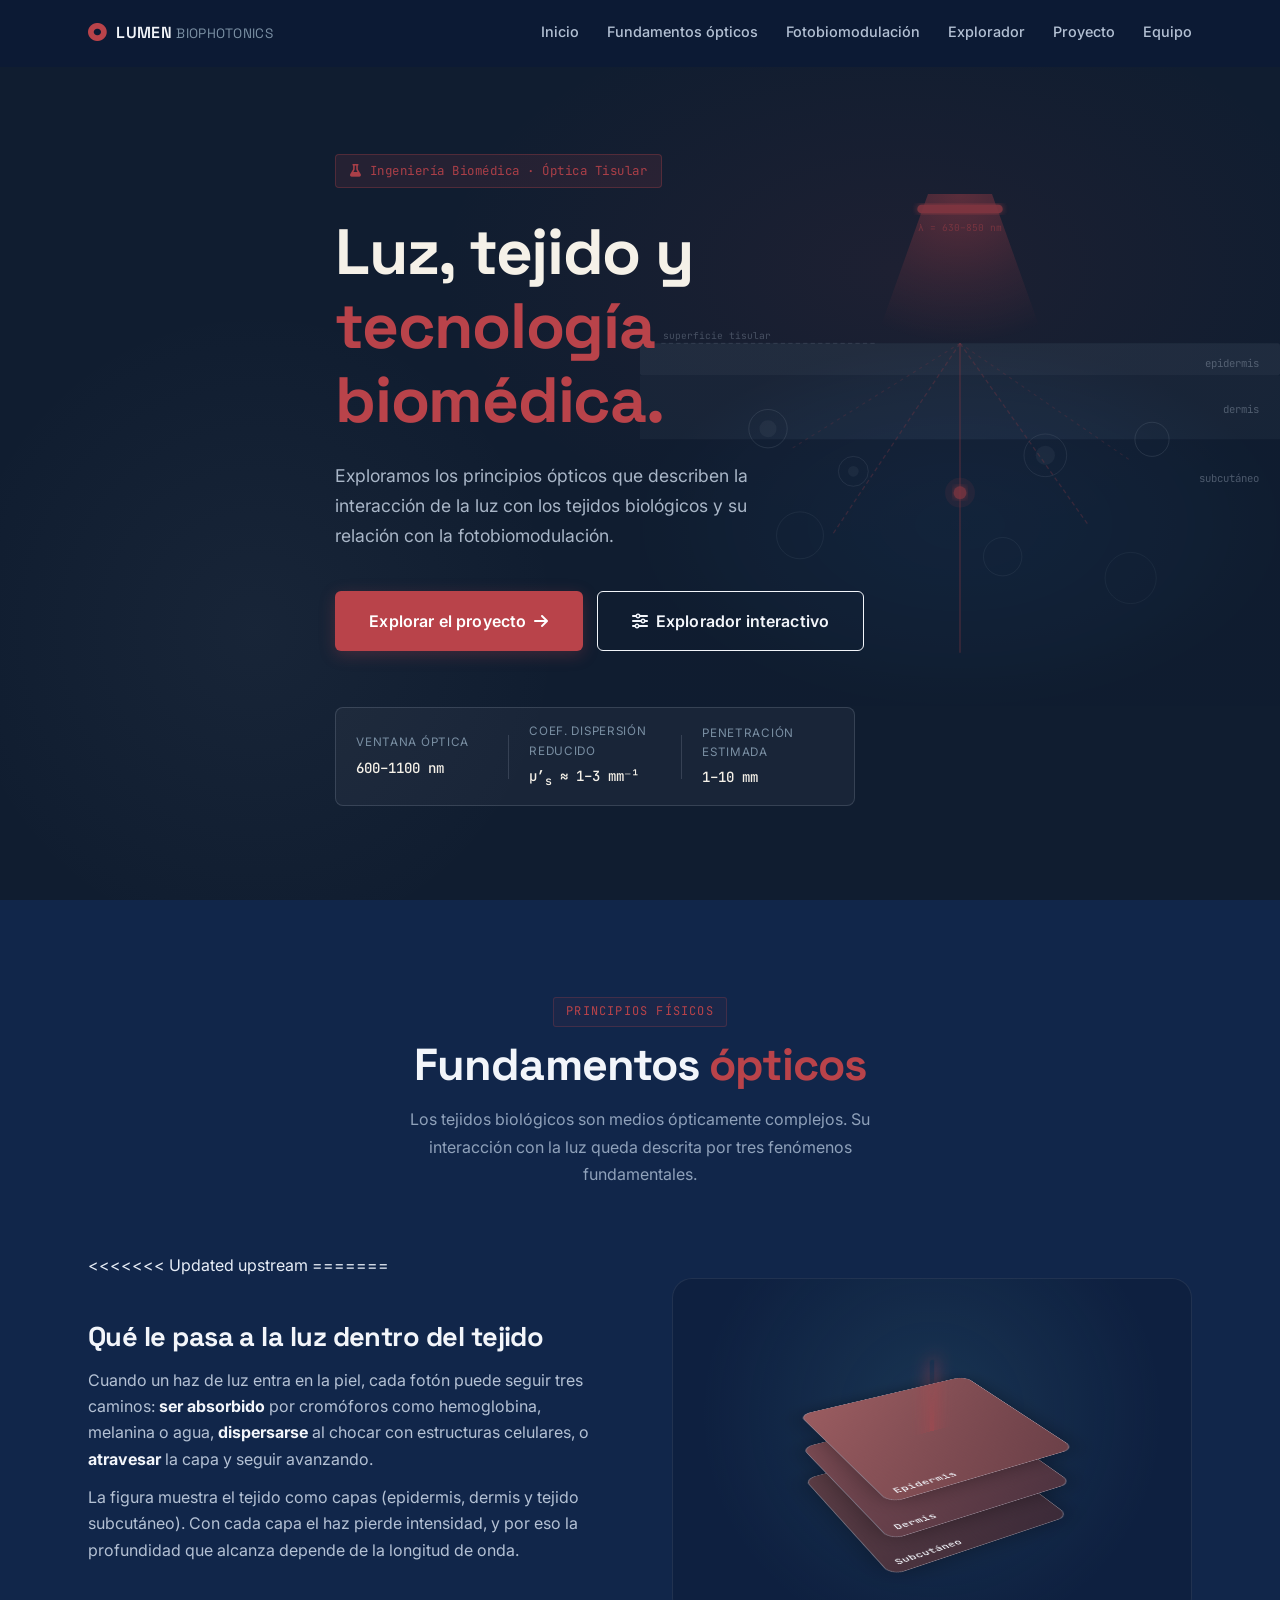
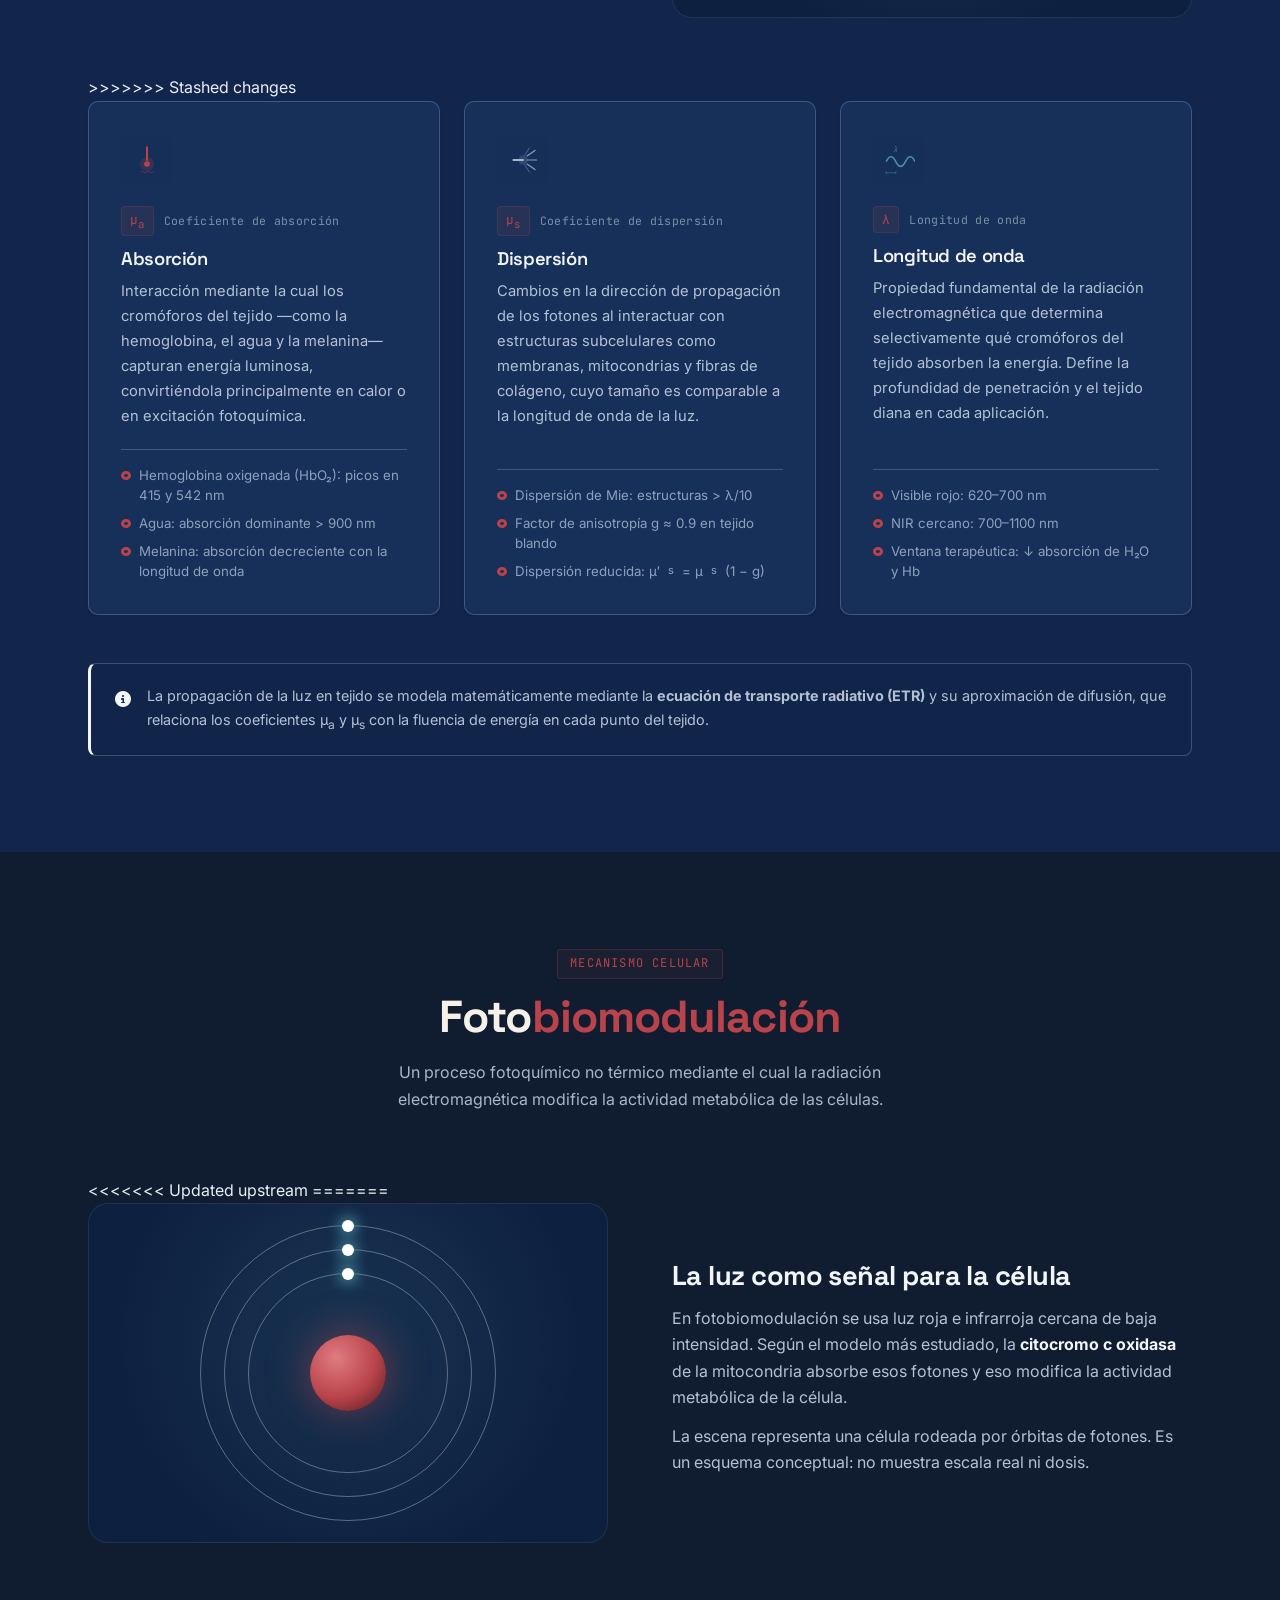
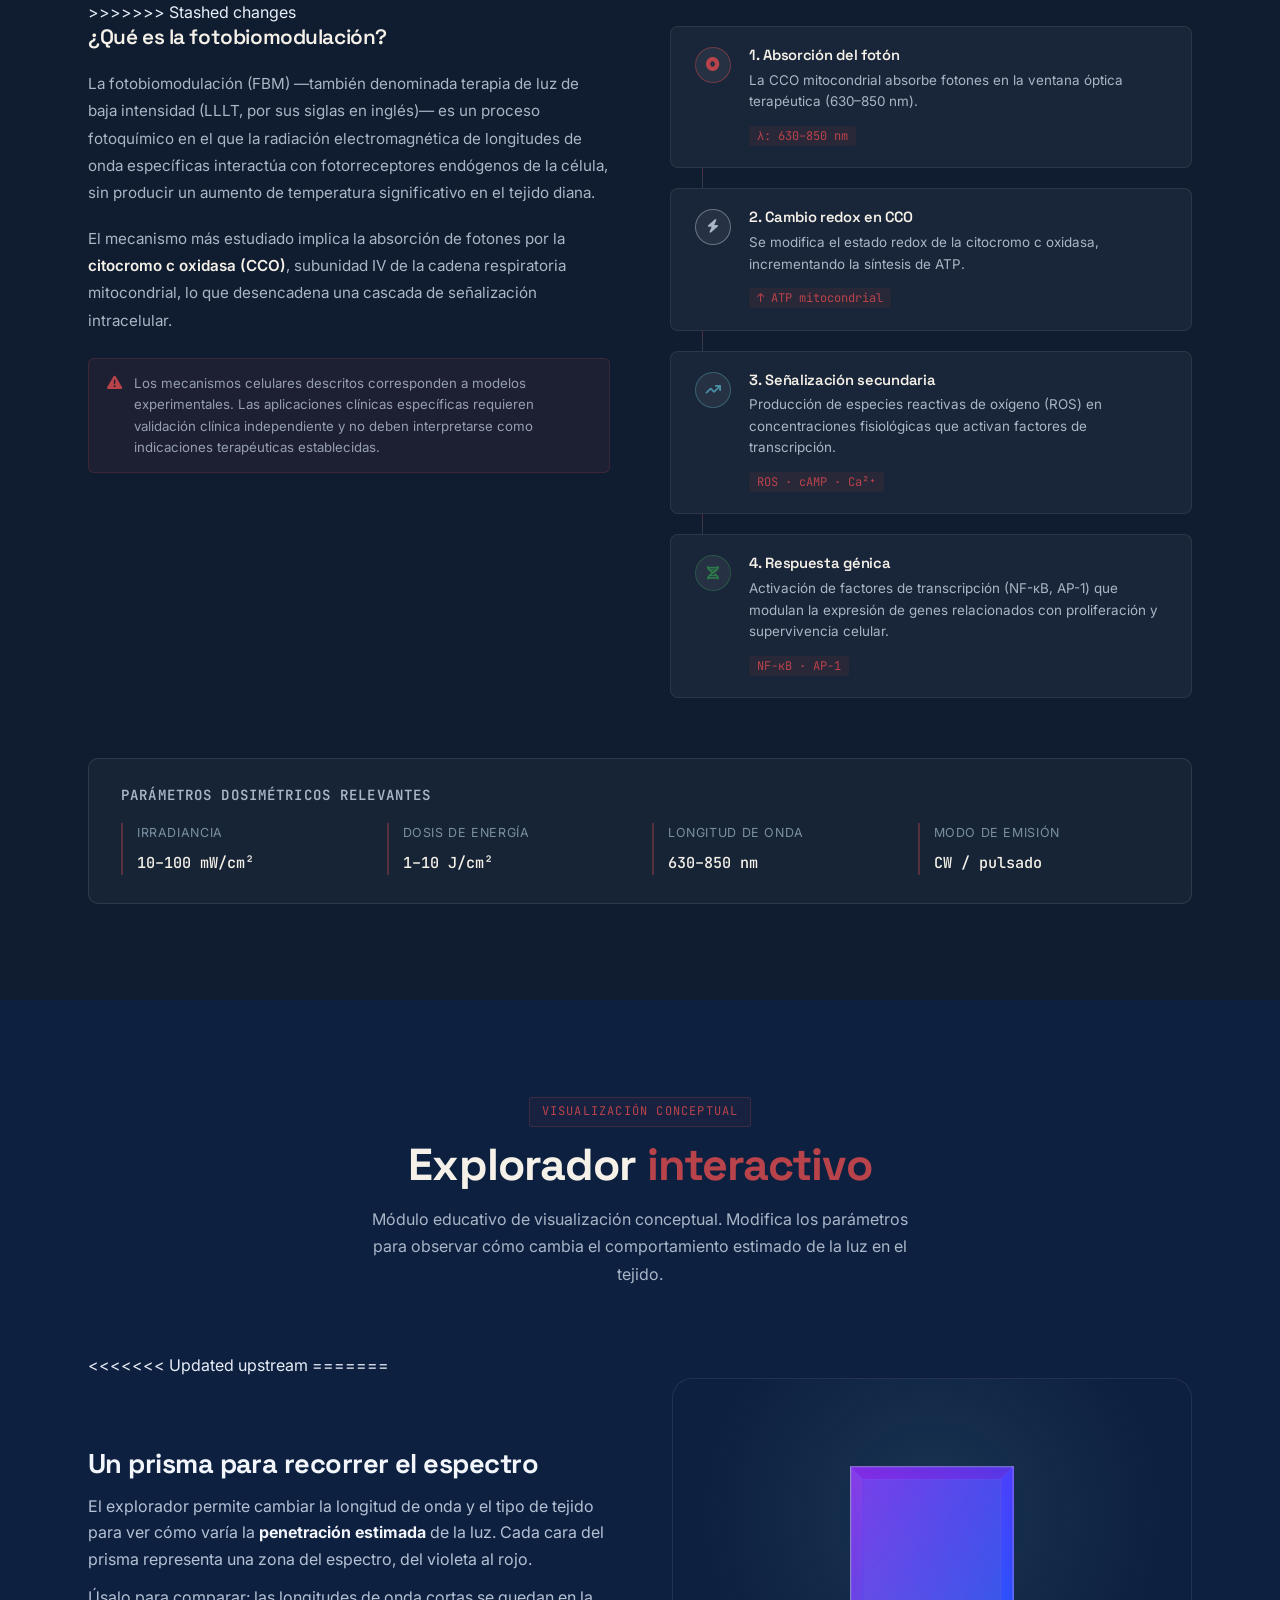
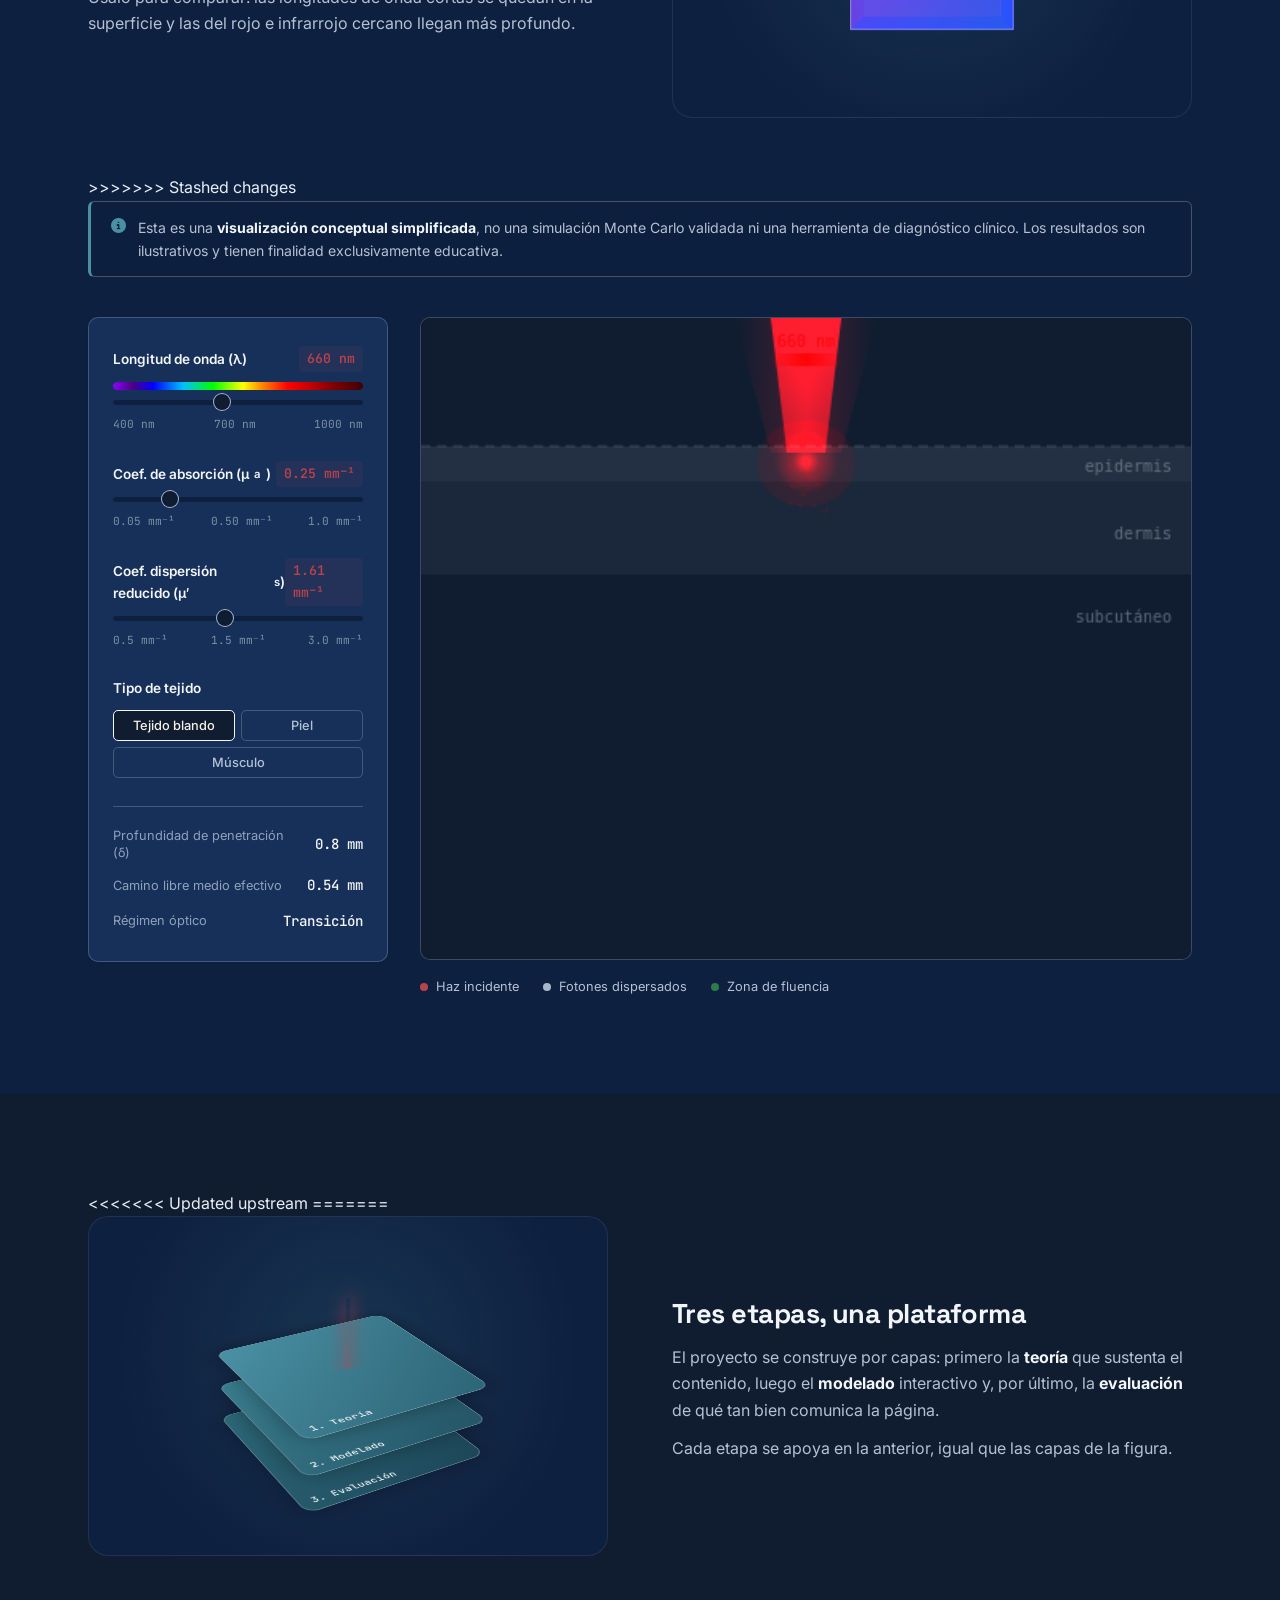
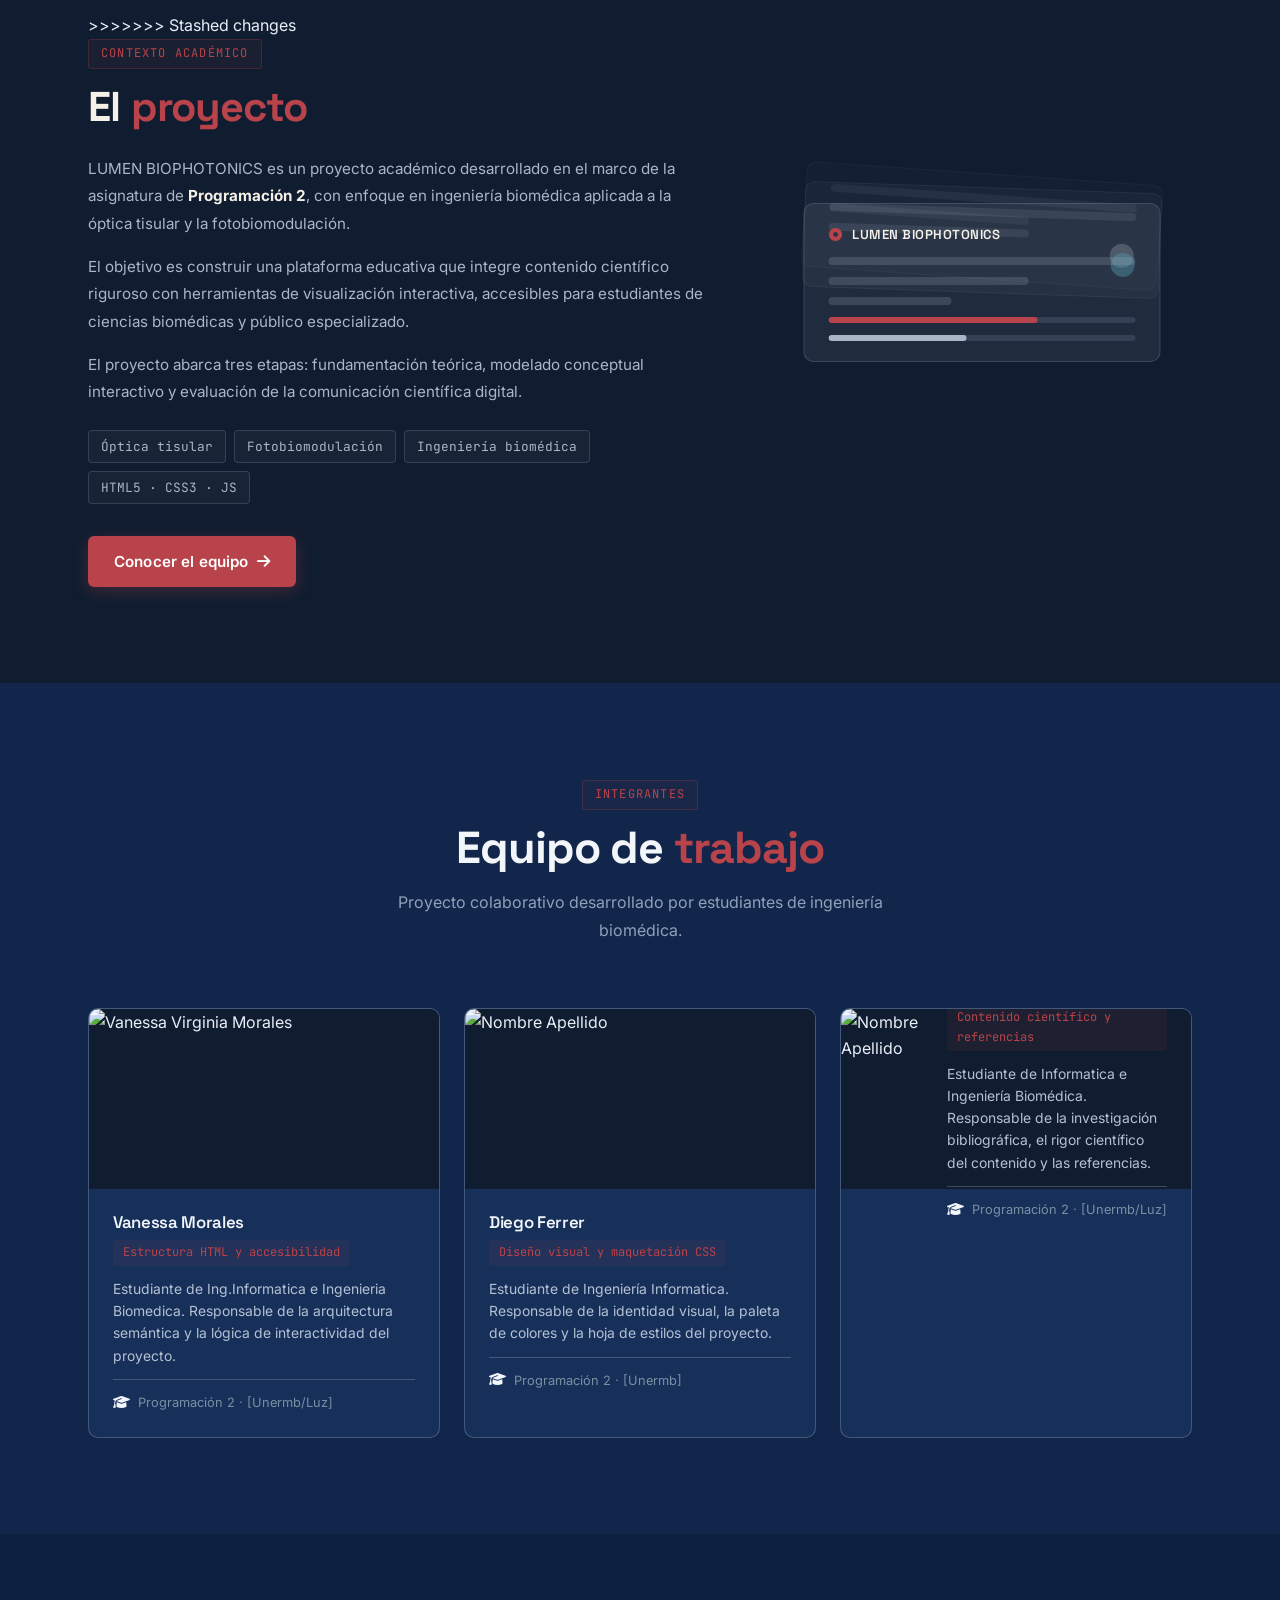
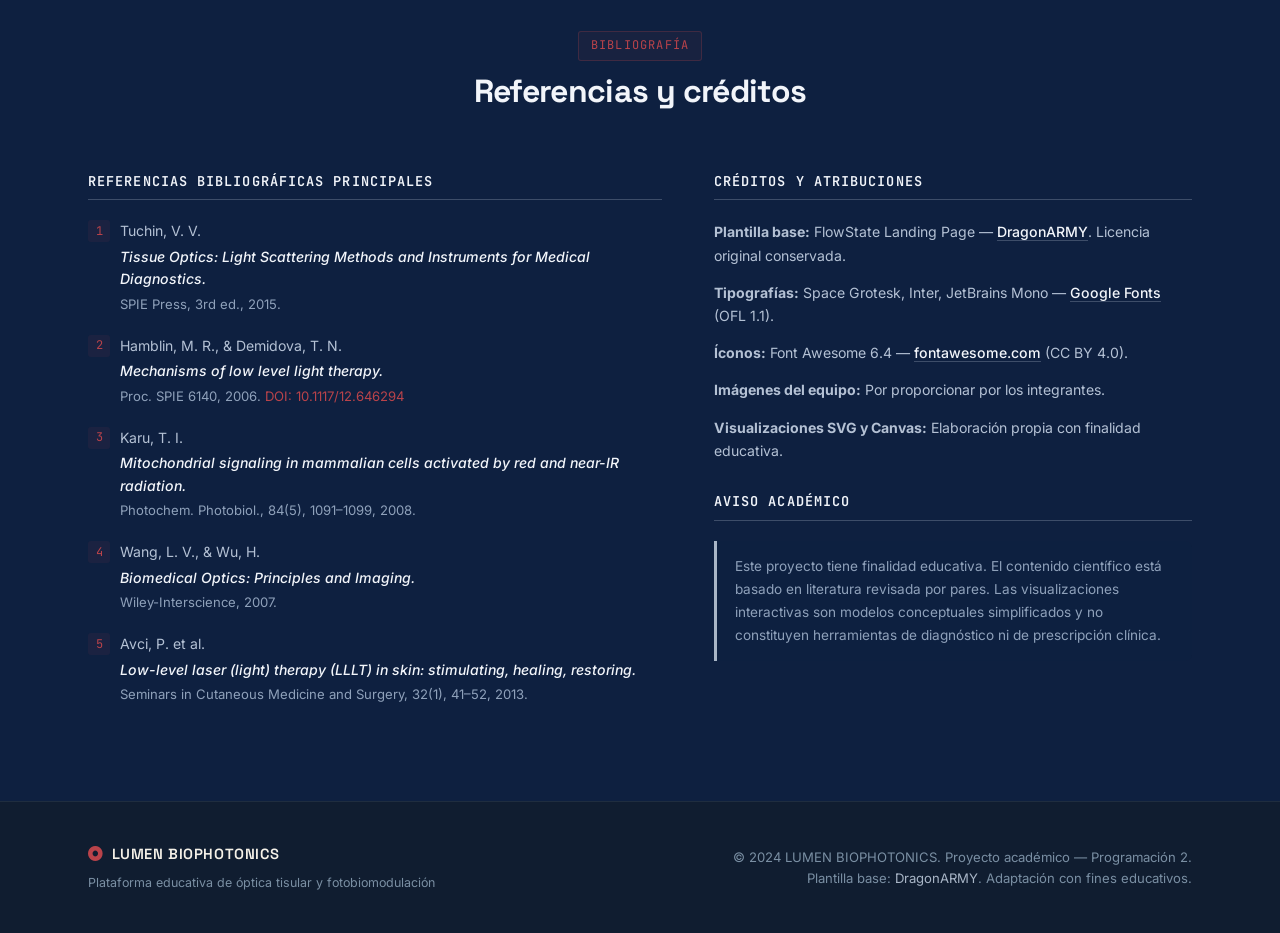
==== commit e1bb799c: "Actualizando fotos y datos del equipo de trabajo" ====
--- a/index.html
+++ b/index.html
@@ -1,19 +1,21 @@
 <!DOCTYPE html>
 <html lang="es">
+
 <head>
     <meta charset="UTF-8">
-    <meta name="color-scheme" content="dark">
-    <meta name="theme-color" content="#0c1b36">
     <meta name="viewport" content="width=device-width, initial-scale=1.0">
 
     <!-- SEO -->
     <title>LUMEN BIOPHOTONICS — Luz, tejido y tecnología biomédica</title>
-    <meta name="description" content="Plataforma educativa dedicada a los principios ópticos de la interacción luz-tejido y los fundamentos de la fotobiomodulación en ingeniería biomédica.">
+    <meta name="description"
+        content="Plataforma educativa dedicada a los principios ópticos de la interacción luz-tejido y los fundamentos de la fotobiomodulación en ingeniería biomédica.">
 
     <!-- Fuentes: Space Grotesk (títulos) · Inter (texto) · JetBrains Mono (datos técnicos) -->
     <link rel="preconnect" href="https://fonts.googleapis.com">
     <link rel="preconnect" href="https://fonts.gstatic.com" crossorigin>
-    <link href="https://fonts.googleapis.com/css2?family=Space+Grotesk:wght@400;500;600;700&family=Inter:wght@300;400;500;600&family=JetBrains+Mono:wght@400;500&display=swap" rel="stylesheet">
+    <link
+        href="https://fonts.googleapis.com/css2?family=Space+Grotesk:wght@400;500;600;700&family=Inter:wght@300;400;500;600&family=JetBrains+Mono:wght@400;500&display=swap"
+        rel="stylesheet">
 
     <!-- Íconos -->
     <link rel="stylesheet" href="https://cdnjs.cloudflare.com/ajax/libs/font-awesome/6.4.0/css/all.min.css">
@@ -21,6 +23,7 @@
     <!-- Estilos -->
     <link rel="stylesheet" href="style.css">
 </head>
+
 <body>
 
     <!-- ============================================================
@@ -51,13 +54,8 @@
             </nav>
 
             <!-- Botón hamburger (móvil) -->
-            <button
-                class="hamburger"
-                id="hamburger"
-                aria-label="Abrir menú de navegación"
-                aria-expanded="false"
-                aria-controls="navLinks"
-            >
+            <button class="hamburger" id="hamburger" aria-label="Abrir menú de navegación" aria-expanded="false"
+                aria-controls="navLinks">
                 <i class="fas fa-bars" aria-hidden="true"></i>
             </button>
 
@@ -75,74 +73,95 @@
 
             <!-- Visualización SVG: propagación de luz en tejido biológico -->
             <div class="hero-visual" aria-hidden="true">
-                <svg class="tissue-diagram" viewBox="0 0 600 480" xmlns="http://www.w3.org/2000/svg" role="presentation">
+                <svg class="tissue-diagram" viewBox="0 0 600 480" xmlns="http://www.w3.org/2000/svg"
+                    role="presentation">
                     <!-- Fondo tejido -->
                     <defs>
                         <radialGradient id="tissueGrad" cx="50%" cy="50%" r="50%">
-                            <stop offset="0%" stop-color="#1a3a5c" stop-opacity="0.6"/>
-                            <stop offset="100%" stop-color="#101D30" stop-opacity="0.95"/>
+                            <stop offset="0%" stop-color="#1a3a5c" stop-opacity="0.6" />
+                            <stop offset="100%" stop-color="#101D30" stop-opacity="0.95" />
                         </radialGradient>
                         <radialGradient id="beamGrad" cx="50%" cy="0%" r="100%">
-                            <stop offset="0%" stop-color="#B9434A" stop-opacity="0.9"/>
-                            <stop offset="60%" stop-color="#B9434A" stop-opacity="0.3"/>
-                            <stop offset="100%" stop-color="#B9434A" stop-opacity="0"/>
+                            <stop offset="0%" stop-color="#B9434A" stop-opacity="0.9" />
+                            <stop offset="60%" stop-color="#B9434A" stop-opacity="0.3" />
+                            <stop offset="100%" stop-color="#B9434A" stop-opacity="0" />
                         </radialGradient>
                         <filter id="glow">
-                            <feGaussianBlur stdDeviation="3" result="coloredBlur"/>
-                            <feMerge><feMergeNode in="coloredBlur"/><feMergeNode in="SourceGraphic"/></feMerge>
+                            <feGaussianBlur stdDeviation="3" result="coloredBlur" />
+                            <feMerge>
+                                <feMergeNode in="coloredBlur" />
+                                <feMergeNode in="SourceGraphic" />
+                            </feMerge>
                         </filter>
                         <filter id="softglow">
-                            <feGaussianBlur stdDeviation="8" result="coloredBlur"/>
-                            <feMerge><feMergeNode in="coloredBlur"/><feMergeNode in="SourceGraphic"/></feMerge>
+                            <feGaussianBlur stdDeviation="8" result="coloredBlur" />
+                            <feMerge>
+                                <feMergeNode in="coloredBlur" />
+                                <feMergeNode in="SourceGraphic" />
+                            </feMerge>
                         </filter>
                     </defs>
 
                     <!-- Tejido de fondo -->
-                    <rect x="0" y="140" width="600" height="340" fill="url(#tissueGrad)" rx="4"/>
+                    <rect x="0" y="140" width="600" height="340" fill="url(#tissueGrad)" rx="4" />
 
                     <!-- Capas del tejido -->
-                    <rect x="0" y="140" width="600" height="30" fill="#A9B6C7" opacity="0.15" rx="2"/>
-                    <text x="580" y="162" fill="#A9B6C7" font-size="10" font-family="JetBrains Mono, monospace" text-anchor="end" opacity="0.6">epidermis</text>
-
-                    <rect x="0" y="170" width="600" height="60" fill="#A9B6C7" opacity="0.08"/>
-                    <text x="580" y="205" fill="#A9B6C7" font-size="10" font-family="JetBrains Mono, monospace" text-anchor="end" opacity="0.6">dermis</text>
-
-                    <rect x="0" y="230" width="600" height="250" fill="#101D30" opacity="0.4"/>
-                    <text x="580" y="270" fill="#A9B6C7" font-size="10" font-family="JetBrains Mono, monospace" text-anchor="end" opacity="0.6">subcutáneo</text>
+                    <rect x="0" y="140" width="600" height="30" fill="#A9B6C7" opacity="0.15" rx="2" />
+                    <text x="580" y="162" fill="#A9B6C7" font-size="10" font-family="JetBrains Mono, monospace"
+                        text-anchor="end" opacity="0.6">epidermis</text>
+
+                    <rect x="0" y="170" width="600" height="60" fill="#A9B6C7" opacity="0.08" />
+                    <text x="580" y="205" fill="#A9B6C7" font-size="10" font-family="JetBrains Mono, monospace"
+                        text-anchor="end" opacity="0.6">dermis</text>
+
+                    <rect x="0" y="230" width="600" height="250" fill="#101D30" opacity="0.4" />
+                    <text x="580" y="270" fill="#A9B6C7" font-size="10" font-family="JetBrains Mono, monospace"
+                        text-anchor="end" opacity="0.6">subcutáneo</text>
 
                     <!-- Estructuras celulares abstractas -->
-                    <circle cx="120" cy="220" r="18" fill="none" stroke="#A9B6C7" stroke-width="0.8" opacity="0.25"/>
-                    <circle cx="120" cy="220" r="8" fill="#A9B6C7" opacity="0.1"/>
-                    <circle cx="200" cy="260" r="14" fill="none" stroke="#A9B6C7" stroke-width="0.8" opacity="0.2"/>
-                    <circle cx="200" cy="260" r="5" fill="#A9B6C7" opacity="0.1"/>
-                    <circle cx="380" cy="245" r="20" fill="none" stroke="#A9B6C7" stroke-width="0.8" opacity="0.2"/>
-                    <circle cx="380" cy="245" r="9" fill="#A9B6C7" opacity="0.1"/>
-                    <circle cx="480" cy="230" r="16" fill="none" stroke="#A9B6C7" stroke-width="0.8" opacity="0.25"/>
-                    <circle cx="150" cy="320" r="22" fill="none" stroke="#A9B6C7" stroke-width="0.8" opacity="0.15"/>
-                    <circle cx="340" cy="340" r="18" fill="none" stroke="#A9B6C7" stroke-width="0.8" opacity="0.15"/>
-                    <circle cx="460" cy="360" r="24" fill="none" stroke="#A9B6C7" stroke-width="0.8" opacity="0.12"/>
+                    <circle cx="120" cy="220" r="18" fill="none" stroke="#A9B6C7" stroke-width="0.8" opacity="0.25" />
+                    <circle cx="120" cy="220" r="8" fill="#A9B6C7" opacity="0.1" />
+                    <circle cx="200" cy="260" r="14" fill="none" stroke="#A9B6C7" stroke-width="0.8" opacity="0.2" />
+                    <circle cx="200" cy="260" r="5" fill="#A9B6C7" opacity="0.1" />
+                    <circle cx="380" cy="245" r="20" fill="none" stroke="#A9B6C7" stroke-width="0.8" opacity="0.2" />
+                    <circle cx="380" cy="245" r="9" fill="#A9B6C7" opacity="0.1" />
+                    <circle cx="480" cy="230" r="16" fill="none" stroke="#A9B6C7" stroke-width="0.8" opacity="0.25" />
+                    <circle cx="150" cy="320" r="22" fill="none" stroke="#A9B6C7" stroke-width="0.8" opacity="0.15" />
+                    <circle cx="340" cy="340" r="18" fill="none" stroke="#A9B6C7" stroke-width="0.8" opacity="0.15" />
+                    <circle cx="460" cy="360" r="24" fill="none" stroke="#A9B6C7" stroke-width="0.8" opacity="0.12" />
 
                     <!-- Haz de luz principal (rojo fotónico) -->
-                    <polygon points="270,0 330,0 380,140 220,140" fill="url(#beamGrad)" opacity="0.7" class="light-beam"/>
+                    <polygon points="270,0 330,0 380,140 220,140" fill="url(#beamGrad)" opacity="0.7"
+                        class="light-beam" />
 
                     <!-- Rayos dispersados -->
-                    <line x1="300" y1="140" x2="180" y2="320" stroke="#B9434A" stroke-width="1.2" opacity="0.35" stroke-dasharray="4,3" class="scatter-ray"/>
-                    <line x1="300" y1="140" x2="420" y2="310" stroke="#B9434A" stroke-width="1.2" opacity="0.35" stroke-dasharray="4,3" class="scatter-ray"/>
-                    <line x1="300" y1="140" x2="140" y2="240" stroke="#B9434A" stroke-width="1" opacity="0.25" stroke-dasharray="3,4" class="scatter-ray"/>
-                    <line x1="300" y1="140" x2="460" y2="250" stroke="#B9434A" stroke-width="1" opacity="0.25" stroke-dasharray="3,4" class="scatter-ray"/>
-                    <line x1="300" y1="140" x2="300" y2="430" stroke="#B9434A" stroke-width="1.5" opacity="0.4" class="scatter-ray"/>
+                    <line x1="300" y1="140" x2="180" y2="320" stroke="#B9434A" stroke-width="1.2" opacity="0.35"
+                        stroke-dasharray="4,3" class="scatter-ray" />
+                    <line x1="300" y1="140" x2="420" y2="310" stroke="#B9434A" stroke-width="1.2" opacity="0.35"
+                        stroke-dasharray="4,3" class="scatter-ray" />
+                    <line x1="300" y1="140" x2="140" y2="240" stroke="#B9434A" stroke-width="1" opacity="0.25"
+                        stroke-dasharray="3,4" class="scatter-ray" />
+                    <line x1="300" y1="140" x2="460" y2="250" stroke="#B9434A" stroke-width="1" opacity="0.25"
+                        stroke-dasharray="3,4" class="scatter-ray" />
+                    <line x1="300" y1="140" x2="300" y2="430" stroke="#B9434A" stroke-width="1.5" opacity="0.4"
+                        class="scatter-ray" />
 
                     <!-- Punto de absorción -->
-                    <circle cx="300" cy="280" r="6" fill="#B9434A" opacity="0.8" filter="url(#glow)" class="absorption-dot"/>
-                    <circle cx="300" cy="280" r="14" fill="#B9434A" opacity="0.15" class="absorption-ring"/>
+                    <circle cx="300" cy="280" r="6" fill="#B9434A" opacity="0.8" filter="url(#glow)"
+                        class="absorption-dot" />
+                    <circle cx="300" cy="280" r="14" fill="#B9434A" opacity="0.15" class="absorption-ring" />
 
                     <!-- Línea fuente de luz -->
-                    <rect x="260" y="10" width="80" height="8" rx="4" fill="#B9434A" opacity="0.9" filter="url(#glow)"/>
-                    <text x="300" y="35" fill="#B9434A" font-size="9" font-family="JetBrains Mono, monospace" text-anchor="middle" opacity="0.8">λ = 630–850 nm</text>
+                    <rect x="260" y="10" width="80" height="8" rx="4" fill="#B9434A" opacity="0.9"
+                        filter="url(#glow)" />
+                    <text x="300" y="35" fill="#B9434A" font-size="9" font-family="JetBrains Mono, monospace"
+                        text-anchor="middle" opacity="0.8">λ = 630–850 nm</text>
 
                     <!-- Etiqueta superficie -->
-                    <line x1="20" y1="140" x2="220" y2="140" stroke="#A9B6C7" stroke-width="0.6" stroke-dasharray="4,3" opacity="0.4"/>
-                    <text x="22" y="136" fill="#A9B6C7" font-size="9" font-family="JetBrains Mono, monospace" opacity="0.5">superficie tisular</text>
+                    <line x1="20" y1="140" x2="220" y2="140" stroke="#A9B6C7" stroke-width="0.6" stroke-dasharray="4,3"
+                        opacity="0.4" />
+                    <text x="22" y="136" fill="#A9B6C7" font-size="9" font-family="JetBrains Mono, monospace"
+                        opacity="0.5">superficie tisular</text>
                 </svg>
             </div>
 
@@ -205,19 +224,36 @@
                     <h2 id="fundamentos-heading">
                         Fundamentos <span class="accent-text">ópticos</span>
                     </h2>
-                    <p>Los tejidos biológicos son medios ópticamente complejos. Su interacción con la luz queda descrita por tres fenómenos fundamentales.</p>
-                </div>
-
+                    <p>Los tejidos biológicos son medios ópticamente complejos. Su interacción con la luz queda descrita
+                        por tres fenómenos fundamentales.</p>
+                </div>
+
+<<<<<<< Updated upstream
+=======
                 <div class="explain fade-in">
                     <div class="explain-text">
                         <h3>Qué le pasa a la luz dentro del tejido</h3>
-                        <p>Cuando un haz de luz entra en la piel, cada fotón puede seguir tres caminos: <strong>ser absorbido</strong> por cromóforos como hemoglobina, melanina o agua, <strong>dispersarse</strong> al chocar con estructuras celulares, o <strong>atravesar</strong> la capa y seguir avanzando.</p>
-                        <p>La figura muestra el tejido como capas (epidermis, dermis y tejido subcutáneo). Con cada capa el haz pierde intensidad, y por eso la profundidad que alcanza depende de la longitud de onda.</p>
-                    </div>
-                    <div class="scene" role="img" aria-label="Ilustración 3D de un haz de luz atravesando tres capas de tejido"><div class="s3d layers"><div class="layer" style="--z:-57px;--c1:#5c3d45;--c2:#3b2a38"><span>Subcutáneo</span></div><div class="layer" style="--z:-19px;--c1:#7a4a52;--c2:#4e3340"><span>Dermis</span></div><div class="layer" style="--z:19px;--c1:#9a5c60;--c2:#6b4048"><span>Epidermis</span></div><div class="ray"></div></div></div>
-                </div>
-
-
+                        <p>Cuando un haz de luz entra en la piel, cada fotón puede seguir tres caminos: <strong>ser
+                                absorbido</strong> por cromóforos como hemoglobina, melanina o agua,
+                            <strong>dispersarse</strong> al chocar con estructuras celulares, o
+                            <strong>atravesar</strong> la capa y seguir avanzando.</p>
+                        <p>La figura muestra el tejido como capas (epidermis, dermis y tejido subcutáneo). Con cada capa
+                            el haz pierde intensidad, y por eso la profundidad que alcanza depende de la longitud de
+                            onda.</p>
+                    </div>
+                    <div class="scene" role="img"
+                        aria-label="Ilustración 3D de un haz de luz atravesando tres capas de tejido">
+                        <div class="s3d layers">
+                            <div class="layer" style="--z:-57px;--c1:#5c3d45;--c2:#3b2a38"><span>Subcutáneo</span></div>
+                            <div class="layer" style="--z:-19px;--c1:#7a4a52;--c2:#4e3340"><span>Dermis</span></div>
+                            <div class="layer" style="--z:19px;--c1:#9a5c60;--c2:#6b4048"><span>Epidermis</span></div>
+                            <div class="ray"></div>
+                        </div>
+                    </div>
+                </div>
+
+
+>>>>>>> Stashed changes
                 <div class="features-grid" role="list">
 
                     <!-- Tarjeta: Absorción -->
@@ -225,11 +261,14 @@
                         <div class="feature-icon" style="--icon-color: #B9434A;" aria-hidden="true">
                             <!-- Diagrama SVG: absorción -->
                             <svg viewBox="0 0 40 40" fill="none" xmlns="http://www.w3.org/2000/svg" aria-hidden="true">
-                                <line x1="20" y1="4" x2="20" y2="20" stroke="#B9434A" stroke-width="2.5" stroke-linecap="round"/>
-                                <circle cx="20" cy="25" r="8" fill="#B9434A" opacity="0.2" stroke="#B9434A" stroke-width="1.5"/>
-                                <circle cx="20" cy="25" r="3.5" fill="#B9434A"/>
+                                <line x1="20" y1="4" x2="20" y2="20" stroke="#B9434A" stroke-width="2.5"
+                                    stroke-linecap="round" />
+                                <circle cx="20" cy="25" r="8" fill="#B9434A" opacity="0.2" stroke="#B9434A"
+                                    stroke-width="1.5" />
+                                <circle cx="20" cy="25" r="3.5" fill="#B9434A" />
                                 <!-- Ondas de calor -->
-                                <path d="M12 35 Q14 33 16 35 Q18 37 20 35 Q22 33 24 35 Q26 37 28 35" stroke="#B9434A" stroke-width="1" fill="none" opacity="0.5"/>
+                                <path d="M12 35 Q14 33 16 35 Q18 37 20 35 Q22 33 24 35 Q26 37 28 35" stroke="#B9434A"
+                                    stroke-width="1" fill="none" opacity="0.5" />
                             </svg>
                         </div>
                         <div class="feature-tag-line">
@@ -237,11 +276,16 @@
                             <span class="feature-tag-text">Coeficiente de absorción</span>
                         </div>
                         <h3>Absorción</h3>
-                        <p>Interacción mediante la cual los cromóforos del tejido —como la hemoglobina, el agua y la melanina— capturan energía luminosa, convirtiéndola principalmente en calor o en excitación fotoquímica.</p>
+                        <p>Interacción mediante la cual los cromóforos del tejido —como la hemoglobina, el agua y la
+                            melanina— capturan energía luminosa, convirtiéndola principalmente en calor o en excitación
+                            fotoquímica.</p>
                         <ul class="feature-detail-list" aria-label="Detalles de absorción">
-                            <li><i class="fas fa-circle-dot" aria-hidden="true"></i> Hemoglobina oxigenada (HbO₂): picos en 415 y 542 nm</li>
-                            <li><i class="fas fa-circle-dot" aria-hidden="true"></i> Agua: absorción dominante > 900 nm</li>
-                            <li><i class="fas fa-circle-dot" aria-hidden="true"></i> Melanina: absorción decreciente con la longitud de onda</li>
+                            <li><i class="fas fa-circle-dot" aria-hidden="true"></i> Hemoglobina oxigenada (HbO₂): picos
+                                en 415 y 542 nm</li>
+                            <li><i class="fas fa-circle-dot" aria-hidden="true"></i> Agua: absorción dominante > 900 nm
+                            </li>
+                            <li><i class="fas fa-circle-dot" aria-hidden="true"></i> Melanina: absorción decreciente con
+                                la longitud de onda</li>
                         </ul>
                     </article>
 
@@ -249,14 +293,21 @@
                     <article class="feature-card fade-in" role="listitem" id="card-dispersion">
                         <div class="feature-icon" style="--icon-color: #A9B6C7;" aria-hidden="true">
                             <svg viewBox="0 0 40 40" fill="none" xmlns="http://www.w3.org/2000/svg" aria-hidden="true">
-                                <line x1="8" y1="20" x2="20" y2="20" stroke="#A9B6C7" stroke-width="2.5" stroke-linecap="round"/>
-                                <circle cx="20" cy="20" r="5" fill="#A9B6C7" opacity="0.2" stroke="#A9B6C7" stroke-width="1.5"/>
+                                <line x1="8" y1="20" x2="20" y2="20" stroke="#A9B6C7" stroke-width="2.5"
+                                    stroke-linecap="round" />
+                                <circle cx="20" cy="20" r="5" fill="#A9B6C7" opacity="0.2" stroke="#A9B6C7"
+                                    stroke-width="1.5" />
                                 <!-- Rayos dispersados -->
-                                <line x1="25" y1="15" x2="35" y2="8" stroke="#A9B6C7" stroke-width="1.5" stroke-linecap="round" opacity="0.8"/>
-                                <line x1="25" y1="20" x2="37" y2="20" stroke="#A9B6C7" stroke-width="1.5" stroke-linecap="round" opacity="0.8"/>
-                                <line x1="25" y1="25" x2="35" y2="32" stroke="#A9B6C7" stroke-width="1.5" stroke-linecap="round" opacity="0.8"/>
-                                <line x1="22" y1="14" x2="28" y2="5" stroke="#A9B6C7" stroke-width="1" stroke-linecap="round" opacity="0.5"/>
-                                <line x1="22" y1="26" x2="28" y2="35" stroke="#A9B6C7" stroke-width="1" stroke-linecap="round" opacity="0.5"/>
+                                <line x1="25" y1="15" x2="35" y2="8" stroke="#A9B6C7" stroke-width="1.5"
+                                    stroke-linecap="round" opacity="0.8" />
+                                <line x1="25" y1="20" x2="37" y2="20" stroke="#A9B6C7" stroke-width="1.5"
+                                    stroke-linecap="round" opacity="0.8" />
+                                <line x1="25" y1="25" x2="35" y2="32" stroke="#A9B6C7" stroke-width="1.5"
+                                    stroke-linecap="round" opacity="0.8" />
+                                <line x1="22" y1="14" x2="28" y2="5" stroke="#A9B6C7" stroke-width="1"
+                                    stroke-linecap="round" opacity="0.5" />
+                                <line x1="22" y1="26" x2="28" y2="35" stroke="#A9B6C7" stroke-width="1"
+                                    stroke-linecap="round" opacity="0.5" />
                             </svg>
                         </div>
                         <div class="feature-tag-line">
@@ -264,11 +315,16 @@
                             <span class="feature-tag-text">Coeficiente de dispersión</span>
                         </div>
                         <h3>Dispersión</h3>
-                        <p>Cambios en la dirección de propagación de los fotones al interactuar con estructuras subcelulares como membranas, mitocondrias y fibras de colágeno, cuyo tamaño es comparable a la longitud de onda de la luz.</p>
+                        <p>Cambios en la dirección de propagación de los fotones al interactuar con estructuras
+                            subcelulares como membranas, mitocondrias y fibras de colágeno, cuyo tamaño es comparable a
+                            la longitud de onda de la luz.</p>
                         <ul class="feature-detail-list" aria-label="Detalles de dispersión">
-                            <li><i class="fas fa-circle-dot" aria-hidden="true"></i> Dispersión de Mie: estructuras > λ/10</li>
-                            <li><i class="fas fa-circle-dot" aria-hidden="true"></i> Factor de anisotropía g ≈ 0.9 en tejido blando</li>
-                            <li><i class="fas fa-circle-dot" aria-hidden="true"></i> Dispersión reducida: μ′<sub>s</sub> = μ<sub>s</sub>(1 − g)</li>
+                            <li><i class="fas fa-circle-dot" aria-hidden="true"></i> Dispersión de Mie: estructuras >
+                                λ/10</li>
+                            <li><i class="fas fa-circle-dot" aria-hidden="true"></i> Factor de anisotropía g ≈ 0.9 en
+                                tejido blando</li>
+                            <li><i class="fas fa-circle-dot" aria-hidden="true"></i> Dispersión reducida: μ′<sub>s</sub>
+                                = μ<sub>s</sub>(1 − g)</li>
                         </ul>
                     </article>
 
@@ -277,13 +333,15 @@
                         <div class="feature-icon" style="--icon-color: #4a90a4;" aria-hidden="true">
                             <svg viewBox="0 0 40 40" fill="none" xmlns="http://www.w3.org/2000/svg" aria-hidden="true">
                                 <!-- Onda sinusoidal -->
-                                <path d="M4 22 Q10 10 16 22 Q22 34 28 22 Q34 10 40 22" stroke="#4a90a4" stroke-width="2" fill="none"/>
+                                <path d="M4 22 Q10 10 16 22 Q22 34 28 22 Q34 10 40 22" stroke="#4a90a4" stroke-width="2"
+                                    fill="none" />
                                 <!-- Indicador lambda -->
-                                <text x="14" y="10" fill="#4a90a4" font-size="9" font-family="serif" font-style="italic">λ</text>
+                                <text x="14" y="10" fill="#4a90a4" font-size="9" font-family="serif"
+                                    font-style="italic">λ</text>
                                 <!-- Flechas longitud -->
-                                <line x1="4" y1="36" x2="16" y2="36" stroke="#4a90a4" stroke-width="1" opacity="0.6"/>
-                                <line x1="4" y1="34" x2="4" y2="38" stroke="#4a90a4" stroke-width="1" opacity="0.6"/>
-                                <line x1="16" y1="34" x2="16" y2="38" stroke="#4a90a4" stroke-width="1" opacity="0.6"/>
+                                <line x1="4" y1="36" x2="16" y2="36" stroke="#4a90a4" stroke-width="1" opacity="0.6" />
+                                <line x1="4" y1="34" x2="4" y2="38" stroke="#4a90a4" stroke-width="1" opacity="0.6" />
+                                <line x1="16" y1="34" x2="16" y2="38" stroke="#4a90a4" stroke-width="1" opacity="0.6" />
                             </svg>
                         </div>
                         <div class="feature-tag-line">
@@ -291,11 +349,14 @@
                             <span class="feature-tag-text">Longitud de onda</span>
                         </div>
                         <h3>Longitud de onda</h3>
-                        <p>Propiedad fundamental de la radiación electromagnética que determina selectivamente qué cromóforos del tejido absorben la energía. Define la profundidad de penetración y el tejido diana en cada aplicación.</p>
+                        <p>Propiedad fundamental de la radiación electromagnética que determina selectivamente qué
+                            cromóforos del tejido absorben la energía. Define la profundidad de penetración y el tejido
+                            diana en cada aplicación.</p>
                         <ul class="feature-detail-list" aria-label="Detalles de longitud de onda">
                             <li><i class="fas fa-circle-dot" aria-hidden="true"></i> Visible rojo: 620–700 nm</li>
                             <li><i class="fas fa-circle-dot" aria-hidden="true"></i> NIR cercano: 700–1100 nm</li>
-                            <li><i class="fas fa-circle-dot" aria-hidden="true"></i> Ventana terapéutica: ↓ absorción de H₂O y Hb</li>
+                            <li><i class="fas fa-circle-dot" aria-hidden="true"></i> Ventana terapéutica: ↓ absorción de
+                                H₂O y Hb</li>
                         </ul>
                     </article>
 
@@ -306,7 +367,10 @@
                     <div class="info-block-icon" aria-hidden="true">
                         <i class="fas fa-circle-info"></i>
                     </div>
-                    <p>La propagación de la luz en tejido se modela matemáticamente mediante la <strong>ecuación de transporte radiativo (ETR)</strong> y su aproximación de difusión, que relaciona los coeficientes μ<sub>a</sub> y μ<sub>s</sub> con la fluencia de energía en cada punto del tejido.</p>
+                    <p>La propagación de la luz en tejido se modela matemáticamente mediante la <strong>ecuación de
+                            transporte radiativo (ETR)</strong> y su aproximación de difusión, que relaciona los
+                        coeficientes μ<sub>a</sub> y μ<sub>s</sub> con la fluencia de energía en cada punto del tejido.
+                    </p>
                 </div>
 
             </div>
@@ -324,31 +388,52 @@
                     <h2 id="fbm-heading">
                         Foto<span class="accent-text">biomodulación</span>
                     </h2>
-                    <p>Un proceso fotoquímico no térmico mediante el cual la radiación electromagnética modifica la actividad metabólica de las células.</p>
-                </div>
-
+                    <p>Un proceso fotoquímico no térmico mediante el cual la radiación electromagnética modifica la
+                        actividad metabólica de las células.</p>
+                </div>
+
+<<<<<<< Updated upstream
+=======
                 <div class="explain reverse fade-in">
                     <div class="explain-text">
                         <h3>La luz como señal para la célula</h3>
-                        <p>En fotobiomodulación se usa luz roja e infrarroja cercana de baja intensidad. Según el modelo más estudiado, la <strong>citocromo c oxidasa</strong> de la mitocondria absorbe esos fotones y eso modifica la actividad metabólica de la célula.</p>
-                        <p>La escena representa una célula rodeada por órbitas de fotones. Es un esquema conceptual: no muestra escala real ni dosis.</p>
-                    </div>
-                    <div class="scene" role="img" aria-label="Ilustración 3D de una célula con órbitas de fotones"><div class="s3d orbits"><div class="core"></div><div class="ring"></div><div class="ring"></div><div class="ring"></div></div></div>
-                </div>
-
-
+                        <p>En fotobiomodulación se usa luz roja e infrarroja cercana de baja intensidad. Según el modelo
+                            más estudiado, la <strong>citocromo c oxidasa</strong> de la mitocondria absorbe esos
+                            fotones y eso modifica la actividad metabólica de la célula.</p>
+                        <p>La escena representa una célula rodeada por órbitas de fotones. Es un esquema conceptual: no
+                            muestra escala real ni dosis.</p>
+                    </div>
+                    <div class="scene" role="img" aria-label="Ilustración 3D de una célula con órbitas de fotones">
+                        <div class="s3d orbits">
+                            <div class="core"></div>
+                            <div class="ring"></div>
+                            <div class="ring"></div>
+                            <div class="ring"></div>
+                        </div>
+                    </div>
+                </div>
+
+
+>>>>>>> Stashed changes
                 <div class="fbm-layout">
 
                     <!-- Columna editorial izquierda -->
                     <div class="fbm-text fade-in">
                         <h3 class="fbm-subtitle">¿Qué es la fotobiomodulación?</h3>
-                        <p>La fotobiomodulación (FBM) —también denominada terapia de luz de baja intensidad (LLLT, por sus siglas en inglés)— es un proceso fotoquímico en el que la radiación electromagnética de longitudes de onda específicas interactúa con fotorreceptores endógenos de la célula, sin producir un aumento de temperatura significativo en el tejido diana.</p>
-
-                        <p>El mecanismo más estudiado implica la absorción de fotones por la <strong>citocromo c oxidasa (CCO)</strong>, subunidad IV de la cadena respiratoria mitocondrial, lo que desencadena una cascada de señalización intracelular.</p>
+                        <p>La fotobiomodulación (FBM) —también denominada terapia de luz de baja intensidad (LLLT, por
+                            sus siglas en inglés)— es un proceso fotoquímico en el que la radiación electromagnética de
+                            longitudes de onda específicas interactúa con fotorreceptores endógenos de la célula, sin
+                            producir un aumento de temperatura significativo en el tejido diana.</p>
+
+                        <p>El mecanismo más estudiado implica la absorción de fotones por la <strong>citocromo c oxidasa
+                                (CCO)</strong>, subunidad IV de la cadena respiratoria mitocondrial, lo que desencadena
+                            una cascada de señalización intracelular.</p>
 
                         <div class="fbm-disclaimer" role="note" aria-label="Nota sobre estado de la evidencia">
                             <i class="fas fa-triangle-exclamation" aria-hidden="true"></i>
-                            <p>Los mecanismos celulares descritos corresponden a modelos experimentales. Las aplicaciones clínicas específicas requieren validación clínica independiente y no deben interpretarse como indicaciones terapéuticas establecidas.</p>
+                            <p>Los mecanismos celulares descritos corresponden a modelos experimentales. Las
+                                aplicaciones clínicas específicas requieren validación clínica independiente y no deben
+                                interpretarse como indicaciones terapéuticas establecidas.</p>
                         </div>
                     </div>
 
@@ -360,7 +445,8 @@
                             </div>
                             <div class="cascade-content">
                                 <h4>1. Absorción del fotón</h4>
-                                <p>La CCO mitocondrial absorbe fotones en la ventana óptica terapéutica (630–850 nm).</p>
+                                <p>La CCO mitocondrial absorbe fotones en la ventana óptica terapéutica (630–850 nm).
+                                </p>
                                 <span class="cascade-param">λ: 630–850 nm</span>
                             </div>
                         </div>
@@ -373,7 +459,8 @@
                             </div>
                             <div class="cascade-content">
                                 <h4>2. Cambio redox en CCO</h4>
-                                <p>Se modifica el estado redox de la citocromo c oxidasa, incrementando la síntesis de ATP.</p>
+                                <p>Se modifica el estado redox de la citocromo c oxidasa, incrementando la síntesis de
+                                    ATP.</p>
                                 <span class="cascade-param">↑ ATP mitocondrial</span>
                             </div>
                         </div>
@@ -386,7 +473,8 @@
                             </div>
                             <div class="cascade-content">
                                 <h4>3. Señalización secundaria</h4>
-                                <p>Producción de especies reactivas de oxígeno (ROS) en concentraciones fisiológicas que activan factores de transcripción.</p>
+                                <p>Producción de especies reactivas de oxígeno (ROS) en concentraciones fisiológicas que
+                                    activan factores de transcripción.</p>
                                 <span class="cascade-param">ROS · cAMP · Ca²⁺</span>
                             </div>
                         </div>
@@ -399,7 +487,8 @@
                             </div>
                             <div class="cascade-content">
                                 <h4>4. Respuesta génica</h4>
-                                <p>Activación de factores de transcripción (NF-κB, AP-1) que modulan la expresión de genes relacionados con proliferación y supervivencia celular.</p>
+                                <p>Activación de factores de transcripción (NF-κB, AP-1) que modulan la expresión de
+                                    genes relacionados con proliferación y supervivencia celular.</p>
                                 <span class="cascade-param">NF-κB · AP-1</span>
                             </div>
                         </div>
@@ -446,23 +535,41 @@
                     <h2 id="explorer-heading">
                         Explorador <span class="accent-text">interactivo</span>
                     </h2>
-                    <p>Módulo educativo de visualización conceptual. Modifica los parámetros para observar cómo cambia el comportamiento estimado de la luz en el tejido.</p>
-                </div>
-
+                    <p>Módulo educativo de visualización conceptual. Modifica los parámetros para observar cómo cambia
+                        el comportamiento estimado de la luz en el tejido.</p>
+                </div>
+
+<<<<<<< Updated upstream
+=======
                 <div class="explain fade-in">
                     <div class="explain-text">
                         <h3>Un prisma para recorrer el espectro</h3>
-                        <p>El explorador permite cambiar la longitud de onda y el tipo de tejido para ver cómo varía la <strong>penetración estimada</strong> de la luz. Cada cara del prisma representa una zona del espectro, del violeta al rojo.</p>
-                        <p>Úsalo para comparar: las longitudes de onda cortas se quedan en la superficie y las del rojo e infrarrojo cercano llegan más profundo.</p>
-                    </div>
-                    <div class="scene" role="img" aria-label="Ilustración 3D de un prisma con los colores del espectro"><div class="s3d cube"><div class="face"></div><div class="face"></div><div class="face"></div><div class="face"></div><div class="face"></div><div class="face"></div></div></div>
-                </div>
-
-
+                        <p>El explorador permite cambiar la longitud de onda y el tipo de tejido para ver cómo varía la
+                            <strong>penetración estimada</strong> de la luz. Cada cara del prisma representa una zona
+                            del espectro, del violeta al rojo.</p>
+                        <p>Úsalo para comparar: las longitudes de onda cortas se quedan en la superficie y las del rojo
+                            e infrarrojo cercano llegan más profundo.</p>
+                    </div>
+                    <div class="scene" role="img" aria-label="Ilustración 3D de un prisma con los colores del espectro">
+                        <div class="s3d cube">
+                            <div class="face"></div>
+                            <div class="face"></div>
+                            <div class="face"></div>
+                            <div class="face"></div>
+                            <div class="face"></div>
+                            <div class="face"></div>
+                        </div>
+                    </div>
+                </div>
+
+
+>>>>>>> Stashed changes
                 <!-- Aviso de naturaleza educativa -->
                 <div class="explorer-disclaimer fade-in" role="note">
                     <i class="fas fa-circle-info" aria-hidden="true"></i>
-                    <p>Esta es una <strong>visualización conceptual simplificada</strong>, no una simulación Monte Carlo validada ni una herramienta de diagnóstico clínico. Los resultados son ilustrativos y tienen finalidad exclusivamente educativa.</p>
+                    <p>Esta es una <strong>visualización conceptual simplificada</strong>, no una simulación Monte Carlo
+                        validada ni una herramienta de diagnóstico clínico. Los resultados son ilustrativos y tienen
+                        finalidad exclusivamente educativa.</p>
                 </div>
 
                 <div class="explorer-layout fade-in">
@@ -479,20 +586,10 @@
                             <div class="wavelength-track" aria-hidden="true">
                                 <div class="wavelength-spectrum"></div>
                             </div>
-                            <input
-                                type="range"
-                                id="wavelength-slider"
-                                class="explorer-slider wavelength-slider"
-                                min="400"
-                                max="1000"
-                                value="660"
-                                step="5"
-                                aria-label="Longitud de onda en nanómetros"
-                                aria-valuemin="400"
-                                aria-valuemax="1000"
-                                aria-valuenow="660"
-                                aria-valuetext="660 nanómetros"
-                            >
+                            <input type="range" id="wavelength-slider" class="explorer-slider wavelength-slider"
+                                min="400" max="1000" value="660" step="5" aria-label="Longitud de onda en nanómetros"
+                                aria-valuemin="400" aria-valuemax="1000" aria-valuenow="660"
+                                aria-valuetext="660 nanómetros">
                             <div class="slider-range-labels" aria-hidden="true">
                                 <span>400 nm</span>
                                 <span>700 nm</span>
@@ -506,19 +603,9 @@
                                 Coef. de absorción (μ<sub>a</sub>)
                                 <span class="control-value" id="absorption-display" aria-live="polite">0.10 mm⁻¹</span>
                             </label>
-                            <input
-                                type="range"
-                                id="absorption-slider"
-                                class="explorer-slider"
-                                min="1"
-                                max="20"
-                                value="5"
-                                step="1"
-                                aria-label="Coeficiente de absorción en milímetros inversos"
-                                aria-valuemin="0.05"
-                                aria-valuemax="1.0"
-                                aria-valuenow="0.10"
-                            >
+                            <input type="range" id="absorption-slider" class="explorer-slider" min="1" max="20"
+                                value="5" step="1" aria-label="Coeficiente de absorción en milímetros inversos"
+                                aria-valuemin="0.05" aria-valuemax="1.0" aria-valuenow="0.10">
                             <div class="slider-range-labels" aria-hidden="true">
                                 <span>0.05 mm⁻¹</span>
                                 <span>0.50 mm⁻¹</span>
@@ -532,16 +619,9 @@
                                 Coef. dispersión reducido (μ′<sub>s</sub>)
                                 <span class="control-value" id="scattering-display" aria-live="polite">1.0 mm⁻¹</span>
                             </label>
-                            <input
-                                type="range"
-                                id="scattering-slider"
-                                class="explorer-slider"
-                                min="1"
-                                max="10"
-                                value="5"
-                                step="1"
-                                aria-label="Coeficiente de dispersión reducido en milímetros inversos"
-                            >
+                            <input type="range" id="scattering-slider" class="explorer-slider" min="1" max="10"
+                                value="5" step="1"
+                                aria-label="Coeficiente de dispersión reducido en milímetros inversos">
                             <div class="slider-range-labels" aria-hidden="true">
                                 <span>0.5 mm⁻¹</span>
                                 <span>1.5 mm⁻¹</span>
@@ -553,13 +633,16 @@
                         <div class="control-group" id="ctrl-tissue">
                             <span class="control-label">Tipo de tejido</span>
                             <div class="tissue-selector" role="radiogroup" aria-label="Seleccionar tipo de tejido">
-                                <button class="tissue-btn active" data-tissue="soft" id="tissue-soft" role="radio" aria-checked="true">
+                                <button class="tissue-btn active" data-tissue="soft" id="tissue-soft" role="radio"
+                                    aria-checked="true">
                                     Tejido blando
                                 </button>
-                                <button class="tissue-btn" data-tissue="skin" id="tissue-skin" role="radio" aria-checked="false">
+                                <button class="tissue-btn" data-tissue="skin" id="tissue-skin" role="radio"
+                                    aria-checked="false">
                                     Piel
                                 </button>
-                                <button class="tissue-btn" data-tissue="muscle" id="tissue-muscle" role="radio" aria-checked="false">
+                                <button class="tissue-btn" data-tissue="muscle" id="tissue-muscle" role="radio"
+                                    aria-checked="false">
                                     Músculo
                                 </button>
                             </div>
@@ -585,13 +668,9 @@
 
                     <!-- Canvas de visualización -->
                     <div class="explorer-canvas-wrapper" aria-label="Visualización de propagación de luz en tejido">
-                        <canvas
-                            id="tissue-canvas"
-                            width="480"
-                            height="400"
+                        <canvas id="tissue-canvas" width="480" height="400"
                             aria-label="Diagrama conceptual de propagación de luz en tejido biológico"
-                            role="img"
-                        ></canvas>
+                            role="img"></canvas>
                         <div class="canvas-legend" aria-label="Leyenda">
                             <div class="legend-item">
                                 <span class="legend-dot" style="background:#B9434A"></span>
@@ -619,15 +698,30 @@
         <section id="proyecto" class="project-section" aria-labelledby="project-heading">
             <div class="container">
 
-                                <div class="explain reverse fade-in">
+<<<<<<< Updated upstream
+=======
+                <div class="explain reverse fade-in">
                     <div class="explain-text">
                         <h3>Tres etapas, una plataforma</h3>
-                        <p>El proyecto se construye por capas: primero la <strong>teoría</strong> que sustenta el contenido, luego el <strong>modelado</strong> interactivo y, por último, la <strong>evaluación</strong> de qué tan bien comunica la página.</p>
+                        <p>El proyecto se construye por capas: primero la <strong>teoría</strong> que sustenta el
+                            contenido, luego el <strong>modelado</strong> interactivo y, por último, la
+                            <strong>evaluación</strong> de qué tan bien comunica la página.</p>
                         <p>Cada etapa se apoya en la anterior, igual que las capas de la figura.</p>
                     </div>
-                    <div class="scene" role="img" aria-label="Ilustración 3D con tres capas: teoría, modelado y evaluación"><div class="s3d layers"><div class="layer" style="--z:-57px;--c1:#2d6a7a;--c2:#1c4658"><span>3. Evaluación</span></div><div class="layer" style="--z:-19px;--c1:#3a7f90;--c2:#245566"><span>2. Modelado</span></div><div class="layer" style="--z:19px;--c1:#4a90a4;--c2:#2d6577"><span>1. Teoría</span></div><div class="ray"></div></div></div>
-                </div>
-
+                    <div class="scene" role="img"
+                        aria-label="Ilustración 3D con tres capas: teoría, modelado y evaluación">
+                        <div class="s3d layers">
+                            <div class="layer" style="--z:-57px;--c1:#2d6a7a;--c2:#1c4658"><span>3. Evaluación</span>
+                            </div>
+                            <div class="layer" style="--z:-19px;--c1:#3a7f90;--c2:#245566"><span>2. Modelado</span>
+                            </div>
+                            <div class="layer" style="--z:19px;--c1:#4a90a4;--c2:#2d6577"><span>1. Teoría</span></div>
+                            <div class="ray"></div>
+                        </div>
+                    </div>
+                </div>
+
+>>>>>>> Stashed changes
                 <div class="project-layout">
 
                     <div class="project-text fade-in">
@@ -635,9 +729,14 @@
                         <h2 id="project-heading">
                             El <span class="accent-text">proyecto</span>
                         </h2>
-                        <p>LUMEN BIOPHOTONICS es un proyecto académico desarrollado en el marco de la asignatura de <strong>Programación 2</strong>, con enfoque en ingeniería biomédica aplicada a la óptica tisular y la fotobiomodulación.</p>
-                        <p>El objetivo es construir una plataforma educativa que integre contenido científico riguroso con herramientas de visualización interactiva, accesibles para estudiantes de ciencias biomédicas y público especializado.</p>
-                        <p>El proyecto abarca tres etapas: fundamentación teórica, modelado conceptual interactivo y evaluación de la comunicación científica digital.</p>
+                        <p>LUMEN BIOPHOTONICS es un proyecto académico desarrollado en el marco de la asignatura de
+                            <strong>Programación 2</strong>, con enfoque en ingeniería biomédica aplicada a la óptica
+                            tisular y la fotobiomodulación.</p>
+                        <p>El objetivo es construir una plataforma educativa que integre contenido científico riguroso
+                            con herramientas de visualización interactiva, accesibles para estudiantes de ciencias
+                            biomédicas y público especializado.</p>
+                        <p>El proyecto abarca tres etapas: fundamentación teórica, modelado conceptual interactivo y
+                            evaluación de la comunicación científica digital.</p>
 
                         <div class="project-tags" aria-label="Áreas temáticas del proyecto">
                             <span class="proj-tag">Óptica tisular</span>
@@ -707,23 +806,16 @@
                     <!-- Integrante 1 — Completar con datos reales -->
                     <article class="team-card fade-in" role="listitem" id="team-member-1">
                         <div class="team-avatar-wrap">
-                            <!--
-                                INSTRUCCIÓN PARA EL EQUIPO:
-                                Reemplazar el src con la ruta real de la fotografía.
-                                Ejemplo: src="assets/foto-nombre.jpg"
-                                El alt debe describir a la persona, no decir "foto de perfil" genérico.
-                            -->
-                            <div class="team-avatar-placeholder" aria-label="Fotografía por proporcionar">
-                                <i class="fas fa-user" aria-hidden="true"></i>
-                            </div>
+                            <img src="assets/vanessa-png.jpg" alt="Vanessa Virginia Morales" class="team-photo">
                         </div>
                         <div class="team-info">
-                            <h3 class="team-name">Nombre Apellido</h3>
+                            <h3 class="team-name">Vanessa Morales</h3>
                             <span class="team-role">Estructura HTML y accesibilidad</span>
-                            <p class="team-bio">Estudiante de Ingeniería Biomédica. Responsable de la arquitectura semántica y la lógica de interactividad del proyecto.</p>
+                            <p class="team-bio">Estudiante de Ing.Informatica e Ingenieria Biomedica. Responsable de la
+                                arquitectura semántica y la lógica de interactividad del proyecto.</p>
                             <div class="team-academic">
                                 <i class="fas fa-graduation-cap" aria-hidden="true"></i>
-                                <span>Programación 2 · [Institución]</span>
+                                <span>Programación 2 · [Unermb/Luz]</span>
                             </div>
                         </div>
                     </article>
@@ -731,17 +823,16 @@
                     <!-- Integrante 2 — Completar con datos reales -->
                     <article class="team-card fade-in" role="listitem" id="team-member-2">
                         <div class="team-avatar-wrap">
-                            <div class="team-avatar-placeholder" aria-label="Fotografía por proporcionar">
-                                <i class="fas fa-user" aria-hidden="true"></i>
-                            </div>
+                            <img src="assets/diego-png.jpg" alt="Nombre Apellido" class="team-photo">
                         </div>
                         <div class="team-info">
-                            <h3 class="team-name">Nombre Apellido</h3>
+                            <h3 class="team-name">Diego Ferrer</h3>
                             <span class="team-role">Diseño visual y maquetación CSS</span>
-                            <p class="team-bio">Estudiante de Ingeniería Biomédica. Responsable de la identidad visual, la paleta de colores y la hoja de estilos del proyecto.</p>
+                            <p class="team-bio">Estudiante de Ingeniería Informatica. Responsable de la identidad
+                                visual, la paleta de colores y la hoja de estilos del proyecto.</p>
                             <div class="team-academic">
                                 <i class="fas fa-graduation-cap" aria-hidden="true"></i>
-                                <span>Programación 2 · [Institución]</span>
+                                <span>Programación 2 · [Unermb]</span>
                             </div>
                         </div>
                     </article>
@@ -749,19 +840,18 @@
                     <!-- Integrante 3 — Completar con datos reales -->
                     <article class="team-card fade-in" role="listitem" id="team-member-3">
                         <div class="team-avatar-wrap">
-                            <div class="team-avatar-placeholder" aria-label="Fotografía por proporcionar">
-                                <i class="fas fa-user" aria-hidden="true"></i>
-                            </div>
-                        </div>
-                        <div class="team-info">
-                            <h3 class="team-name">Nombre Apellido</h3>
-                            <span class="team-role">Contenido científico y referencias</span>
-                            <p class="team-bio">Estudiante de Ingeniería Biomédica. Responsable de la investigación bibliográfica, el rigor científico del contenido y las referencias.</p>
-                            <div class="team-academic">
-                                <i class="fas fa-graduation-cap" aria-hidden="true"></i>
-                                <span>Programación 2 · [Institución]</span>
-                            </div>
-                        </div>
+                            <img src="assets/lisa-png.jpg" alt="Nombre Apellido" class="team-photo">
+                            <div class="team-info">
+                                <h3 class="team-name">Lisamnys Cordero</h3>
+                                <span class="team-role">Contenido científico y referencias</span>
+                                <p class="team-bio">Estudiante de Informatica e Ingeniería Biomédica. Responsable de la
+                                    investigación bibliográfica, el rigor científico del contenido y las referencias.
+                                </p>
+                                <div class="team-academic">
+                                    <i class="fas fa-graduation-cap" aria-hidden="true"></i>
+                                    <span>Programación 2 · [Unermb/Luz]</span>
+                                </div>
+                            </div>
                     </article>
 
                 </div>
@@ -787,17 +877,23 @@
                         <ol class="ref-list" aria-label="Lista de referencias">
                             <li>
                                 <span class="ref-authors">Tuchin, V. V.</span>
-                                <span class="ref-title">Tissue Optics: Light Scattering Methods and Instruments for Medical Diagnostics.</span>
+                                <span class="ref-title">Tissue Optics: Light Scattering Methods and Instruments for
+                                    Medical Diagnostics.</span>
                                 <span class="ref-source">SPIE Press, 3rd ed., 2015.</span>
                             </li>
                             <li>
                                 <span class="ref-authors">Hamblin, M. R., &amp; Demidova, T. N.</span>
                                 <span class="ref-title">Mechanisms of low level light therapy.</span>
-                                <span class="ref-source">Proc. SPIE 6140, 2006. <a href="https://doi.org/10.1117/12.646294" target="_blank" rel="noopener noreferrer" aria-label="DOI de Hamblin 2006 (abre en nueva pestaña)">DOI: 10.1117/12.646294</a></span>
+                                <span class="ref-source">Proc. SPIE 6140, 2006. <a
+                                        href="https://doi.org/10.1117/12.646294" target="_blank"
+                                        rel="noopener noreferrer"
+                                        aria-label="DOI de Hamblin 2006 (abre en nueva pestaña)">DOI:
+                                        10.1117/12.646294</a></span>
                             </li>
                             <li>
                                 <span class="ref-authors">Karu, T. I.</span>
-                                <span class="ref-title">Mitochondrial signaling in mammalian cells activated by red and near-IR radiation.</span>
+                                <span class="ref-title">Mitochondrial signaling in mammalian cells activated by red and
+                                    near-IR radiation.</span>
                                 <span class="ref-source">Photochem. Photobiol., 84(5), 1091–1099, 2008.</span>
                             </li>
                             <li>
@@ -807,8 +903,10 @@
                             </li>
                             <li>
                                 <span class="ref-authors">Avci, P. et al.</span>
-                                <span class="ref-title">Low-level laser (light) therapy (LLLT) in skin: stimulating, healing, restoring.</span>
-                                <span class="ref-source">Seminars in Cutaneous Medicine and Surgery, 32(1), 41–52, 2013.</span>
+                                <span class="ref-title">Low-level laser (light) therapy (LLLT) in skin: stimulating,
+                                    healing, restoring.</span>
+                                <span class="ref-source">Seminars in Cutaneous Medicine and Surgery, 32(1), 41–52,
+                                    2013.</span>
                             </li>
                         </ol>
                     </div>
@@ -818,27 +916,33 @@
                         <ul class="credits-list" aria-label="Créditos de recursos utilizados">
                             <li>
                                 <strong>Plantilla base:</strong> FlowState Landing Page —
-                                <a href="https://github.com/AmiARMiess" target="_blank" rel="noopener noreferrer">DragonARMY</a>.
+                                <a href="https://github.com/AmiARMiess" target="_blank"
+                                    rel="noopener noreferrer">DragonARMY</a>.
                                 Licencia original conservada.
                             </li>
                             <li>
                                 <strong>Tipografías:</strong> Space Grotesk, Inter, JetBrains Mono —
-                                <a href="https://fonts.google.com" target="_blank" rel="noopener noreferrer">Google Fonts</a> (OFL 1.1).
+                                <a href="https://fonts.google.com" target="_blank" rel="noopener noreferrer">Google
+                                    Fonts</a> (OFL 1.1).
                             </li>
                             <li>
                                 <strong>Íconos:</strong> Font Awesome 6.4 —
-                                <a href="https://fontawesome.com" target="_blank" rel="noopener noreferrer">fontawesome.com</a> (CC BY 4.0).
+                                <a href="https://fontawesome.com" target="_blank"
+                                    rel="noopener noreferrer">fontawesome.com</a> (CC BY 4.0).
                             </li>
                             <li>
                                 <strong>Imágenes del equipo:</strong> Por proporcionar por los integrantes.
                             </li>
                             <li>
-                                <strong>Visualizaciones SVG y Canvas:</strong> Elaboración propia con finalidad educativa.
+                                <strong>Visualizaciones SVG y Canvas:</strong> Elaboración propia con finalidad
+                                educativa.
                             </li>
                         </ul>
 
                         <h3 class="ref-group-title" style="margin-top:32px;">Aviso académico</h3>
-                        <p class="ref-note">Este proyecto tiene finalidad educativa. El contenido científico está basado en literatura revisada por pares. Las visualizaciones interactivas son modelos conceptuales simplificados y no constituyen herramientas de diagnóstico ni de prescripción clínica.</p>
+                        <p class="ref-note">Este proyecto tiene finalidad educativa. El contenido científico está basado
+                            en literatura revisada por pares. Las visualizaciones interactivas son modelos conceptuales
+                            simplificados y no constituyen herramientas de diagnóstico ni de prescripción clínica.</p>
                     </div>
 
                 </div>
@@ -861,11 +965,14 @@
             </div>
             <address class="footer-credits">
                 <p>&copy; 2024 LUMEN BIOPHOTONICS. Proyecto académico — Programación 2.</p>
-                <p>Plantilla base: <a href="https://github.com/AmiARMiess" target="_blank" rel="noopener noreferrer" aria-label="Repositorio de DragonARMY en GitHub (abre en nueva pestaña)">DragonARMY</a>. Adaptación con fines educativos.</p>
+                <p>Plantilla base: <a href="https://github.com/AmiARMiess" target="_blank" rel="noopener noreferrer"
+                        aria-label="Repositorio de DragonARMY en GitHub (abre en nueva pestaña)">DragonARMY</a>.
+                    Adaptación con fines educativos.</p>
             </address>
         </div>
     </footer>
 
     <script src="script.js"></script>
 </body>
+
 </html>
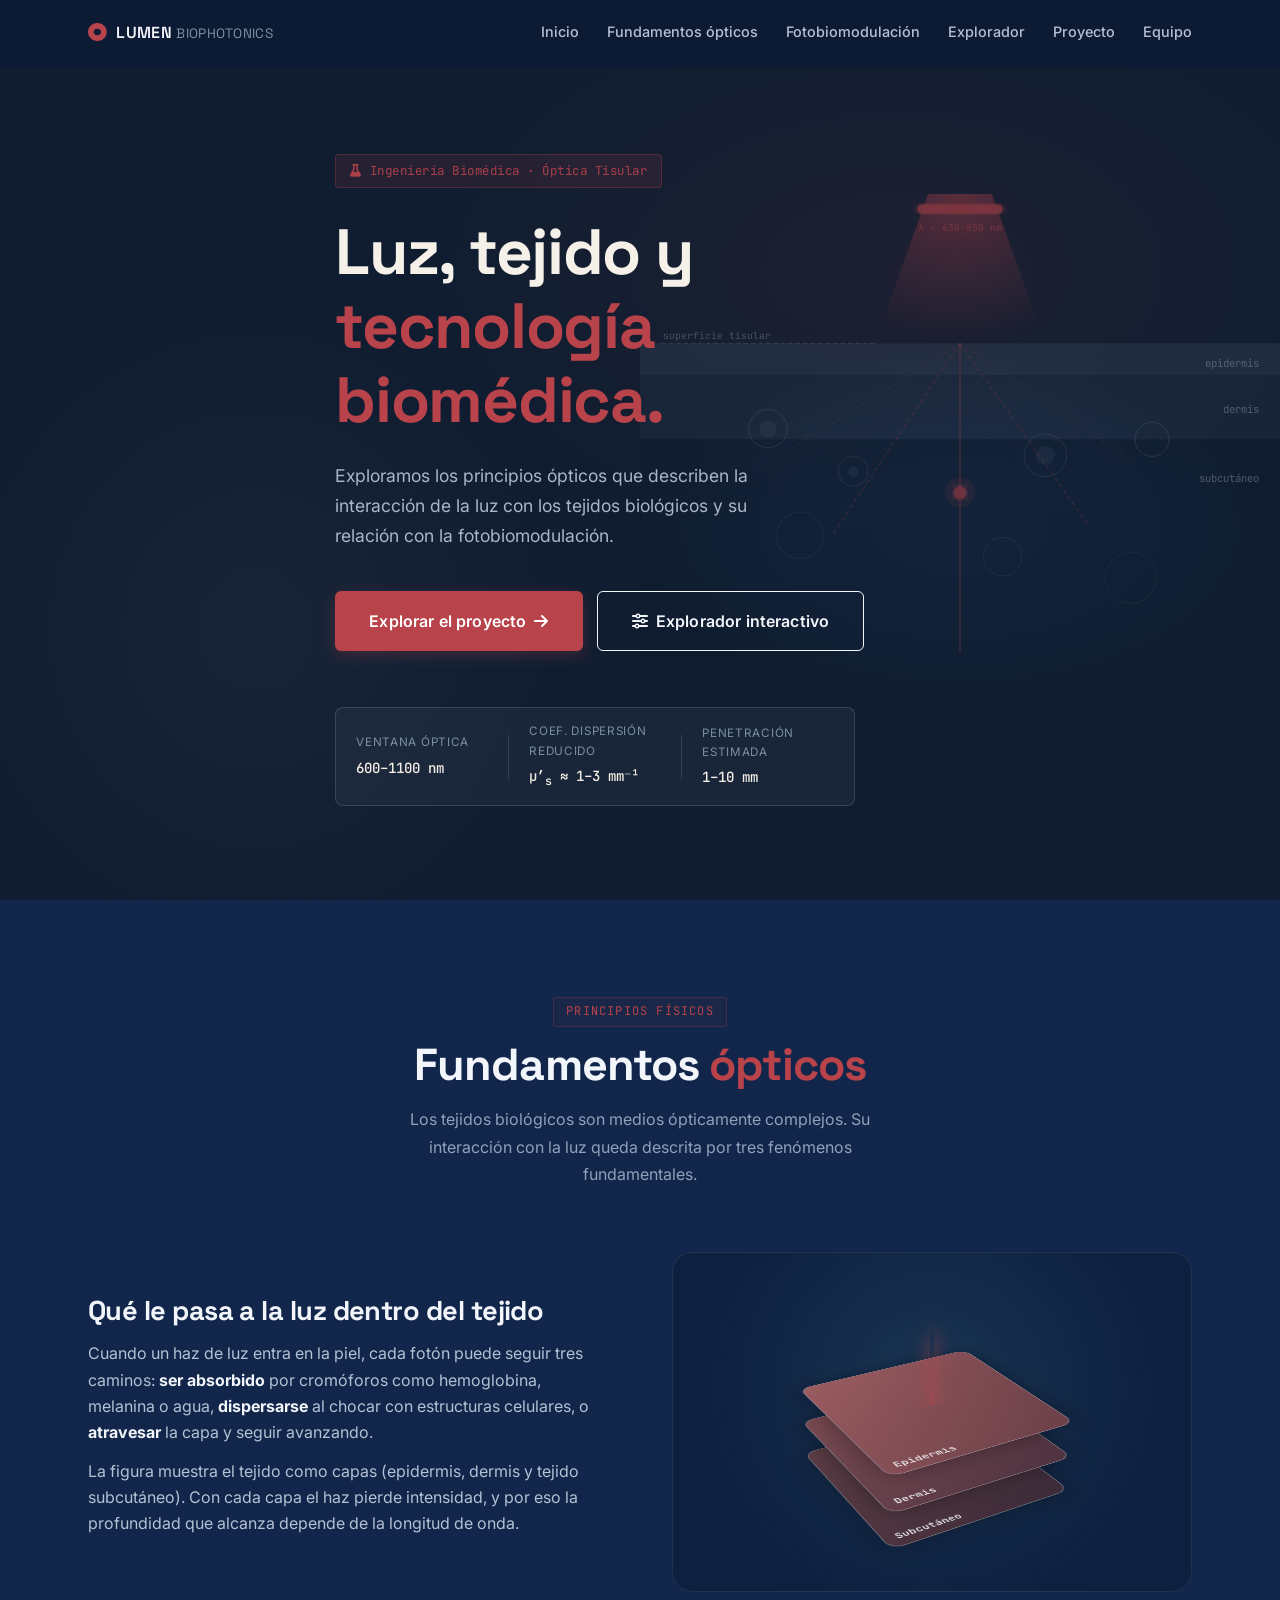
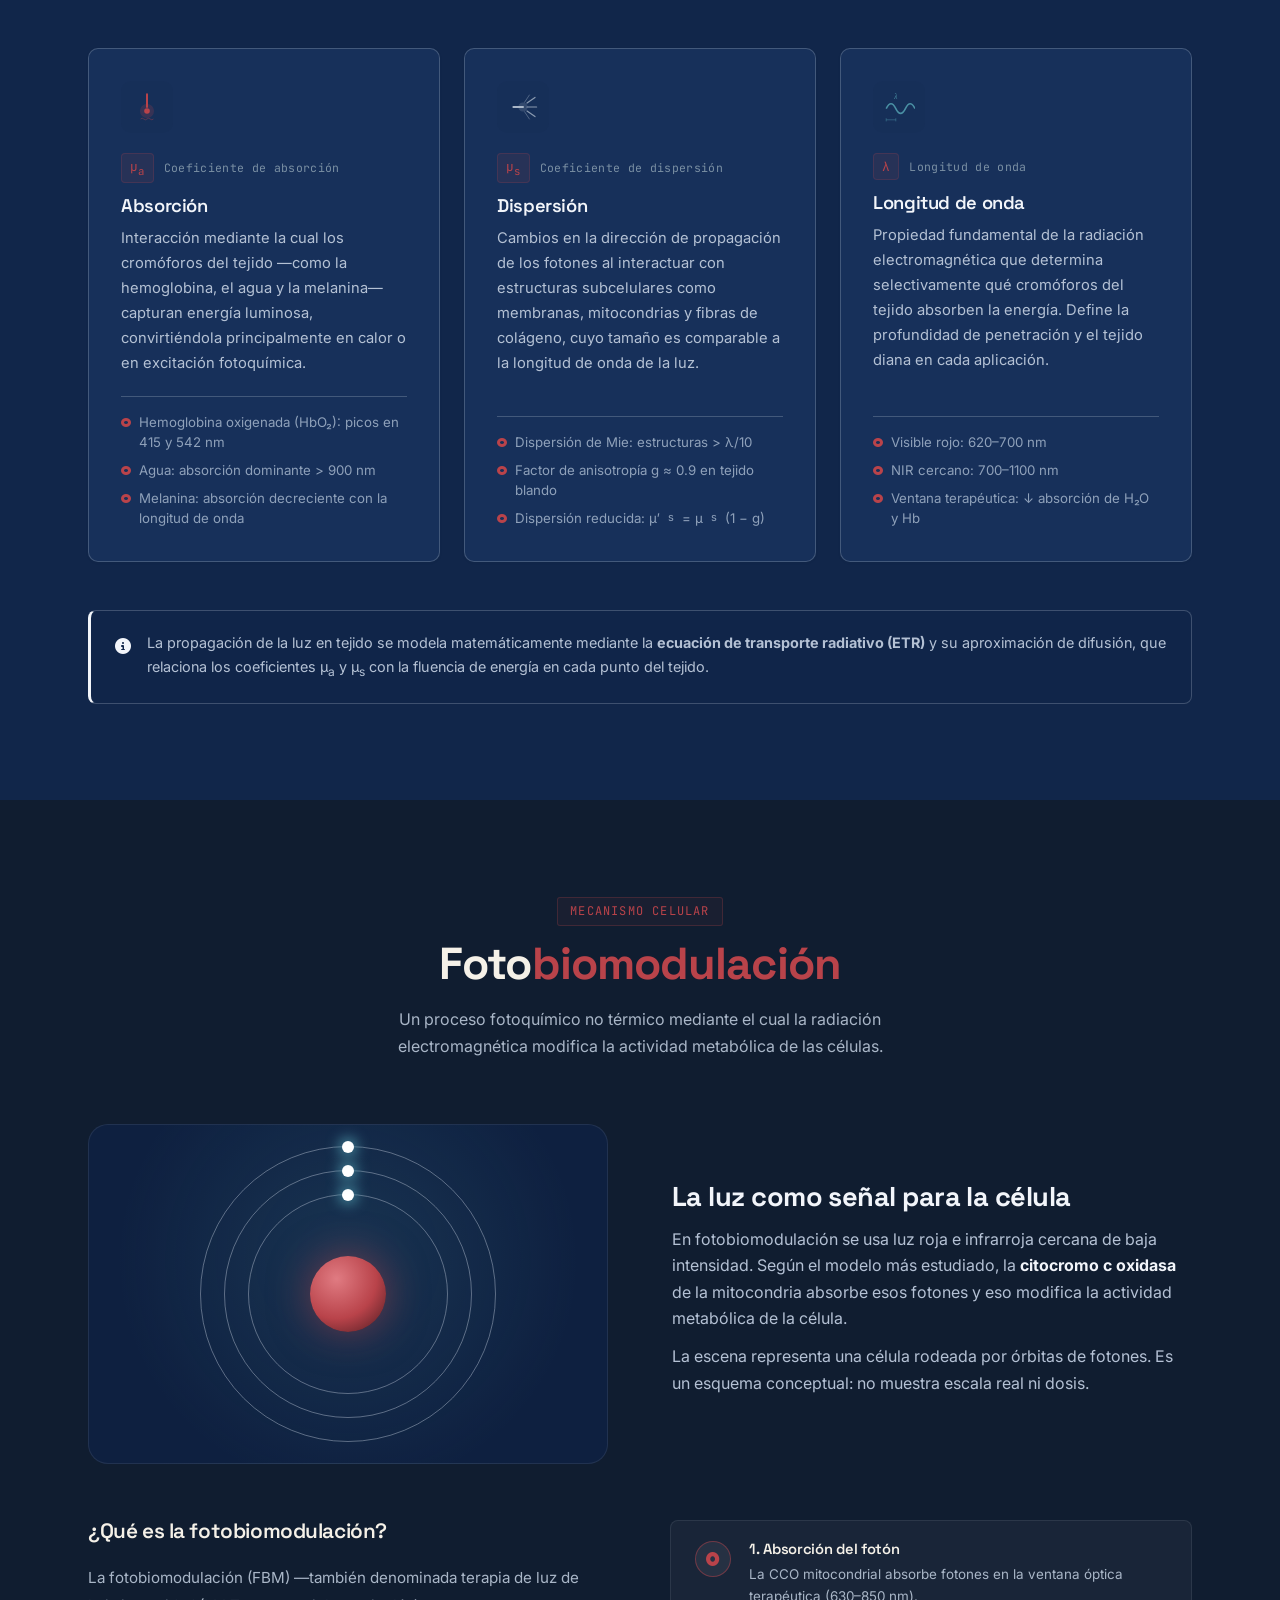
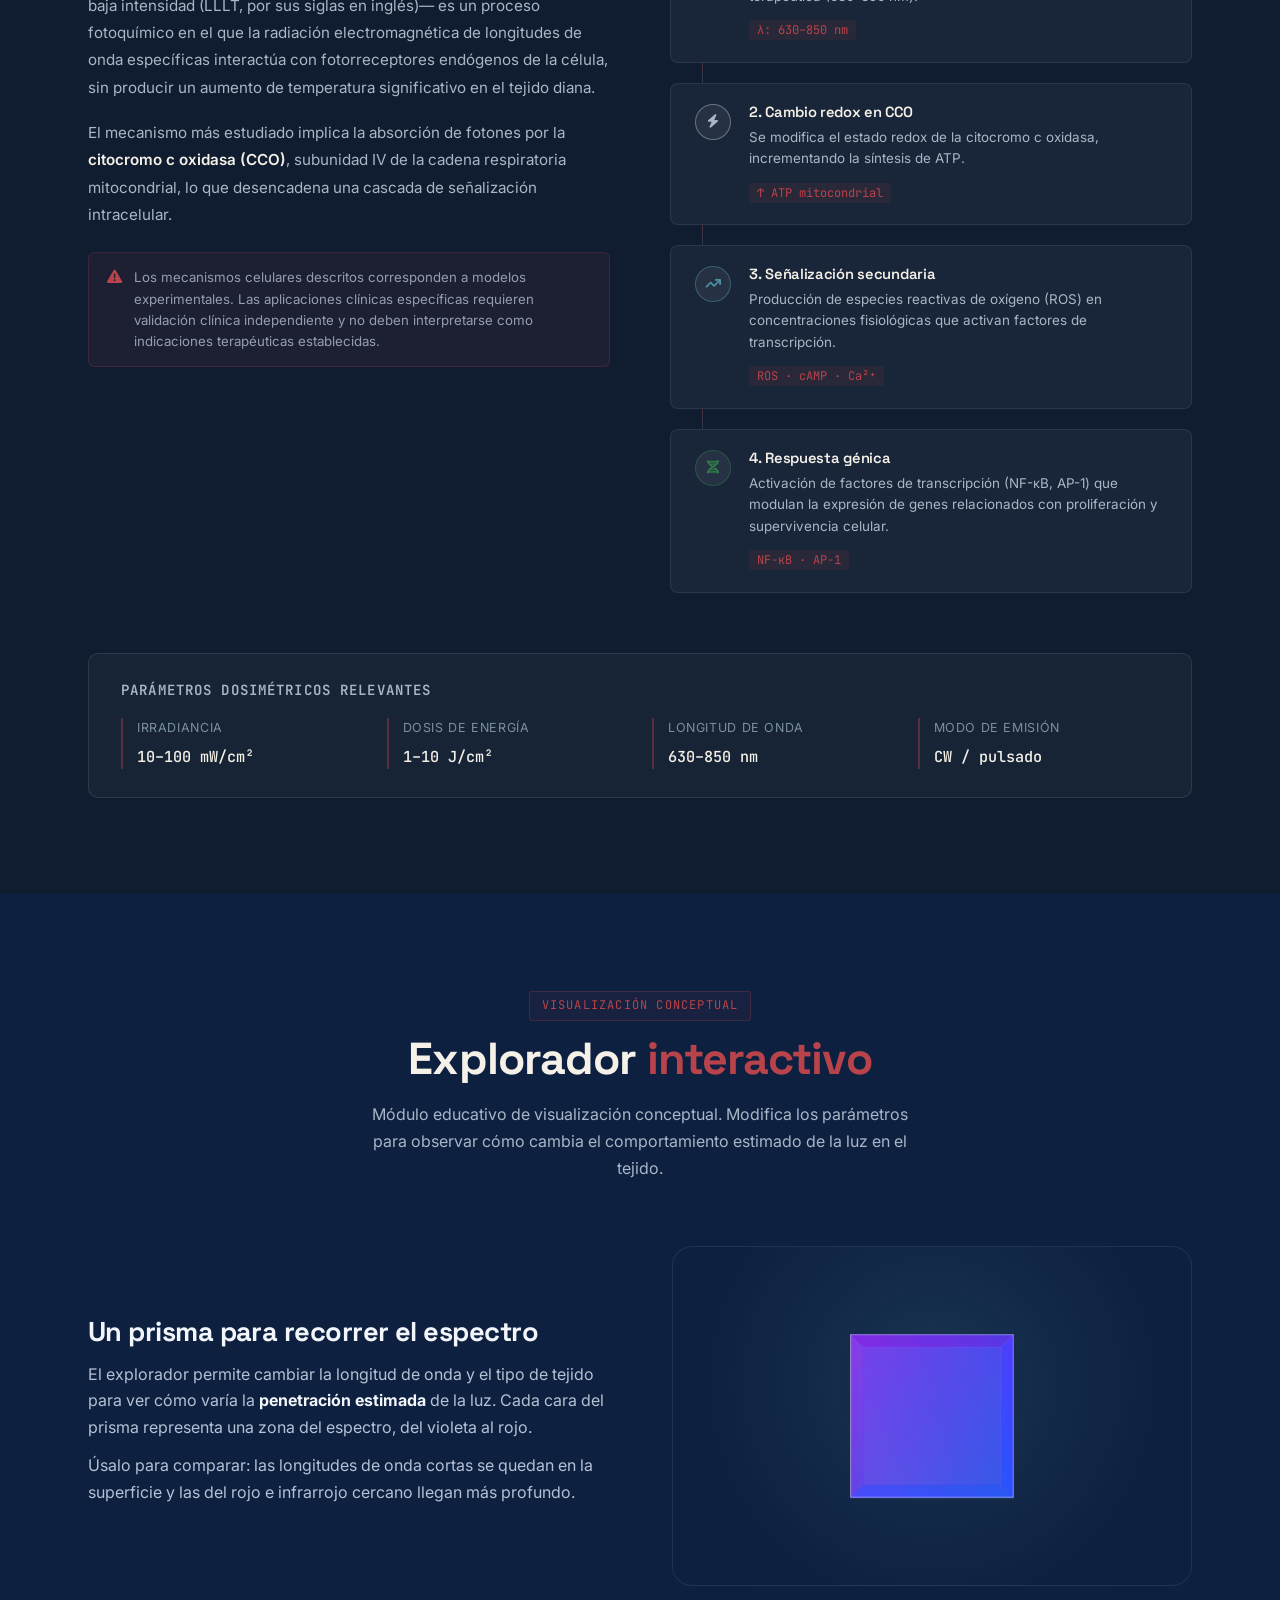
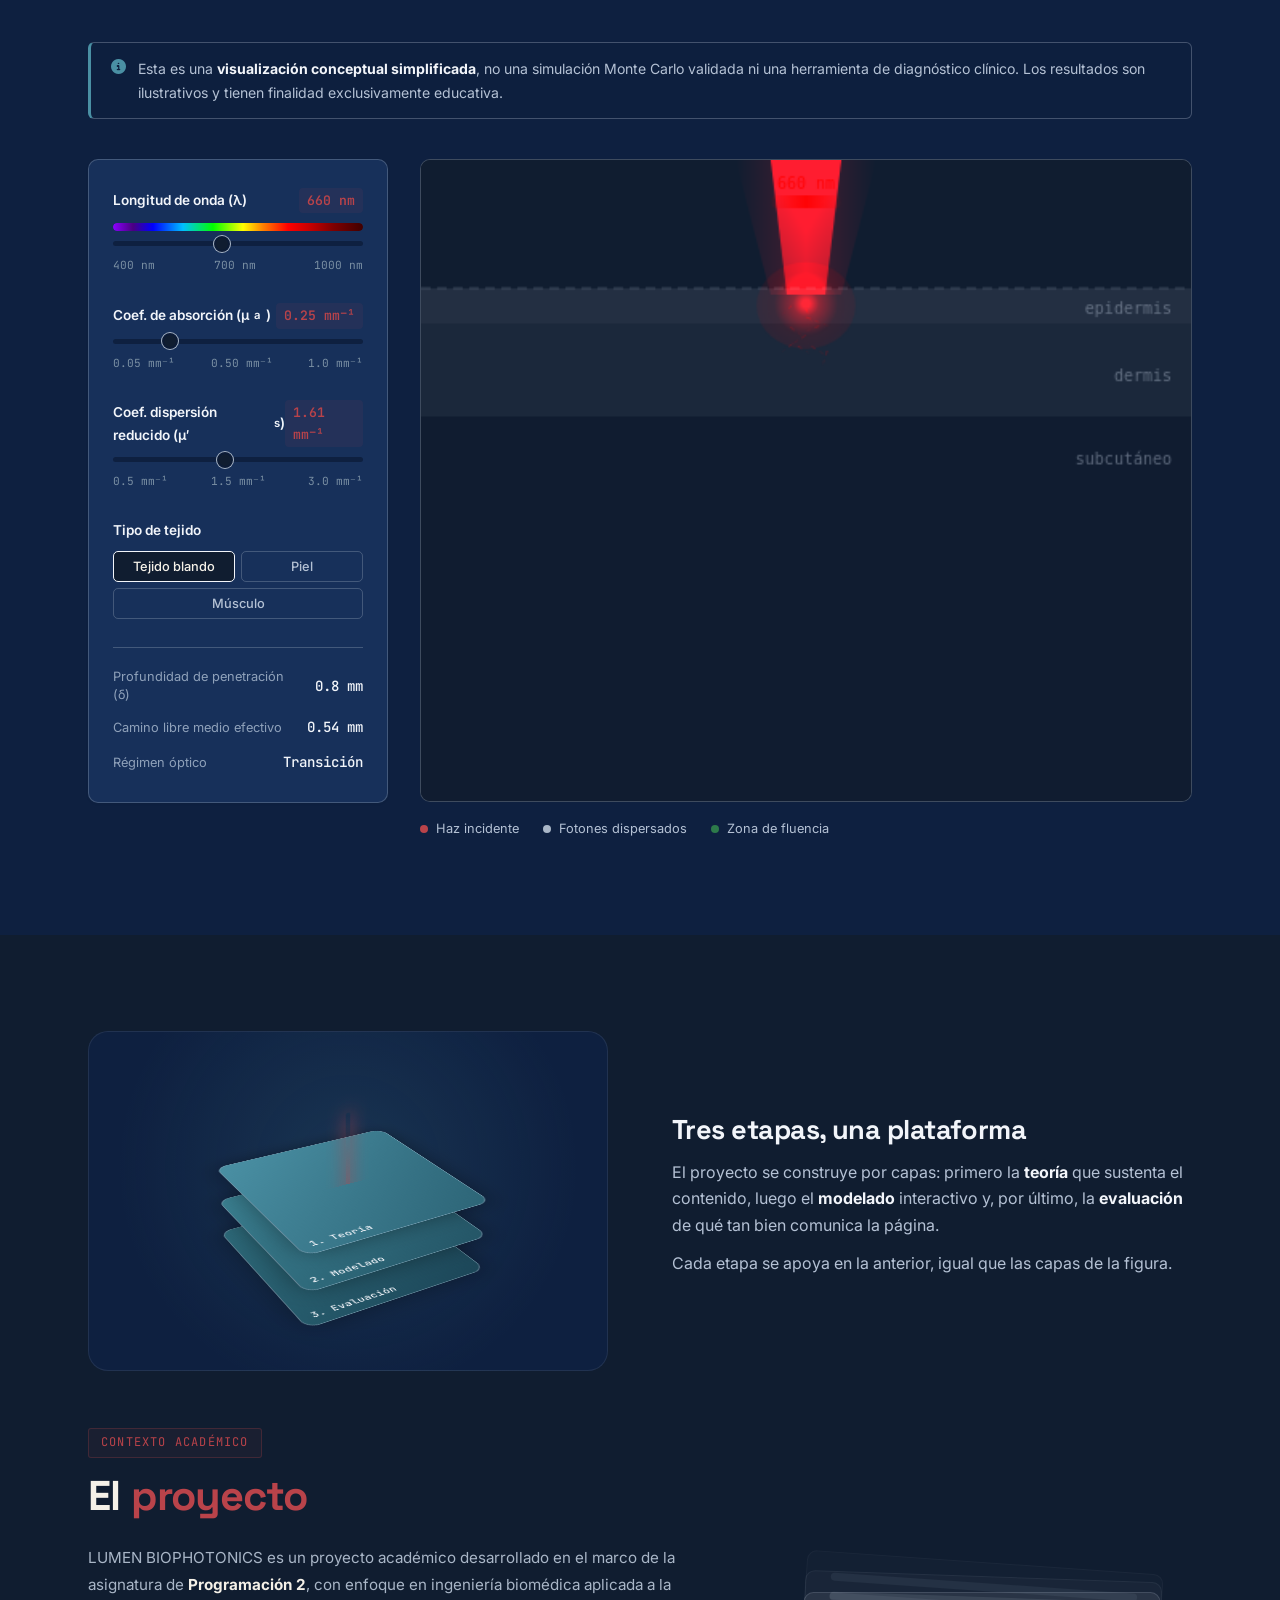
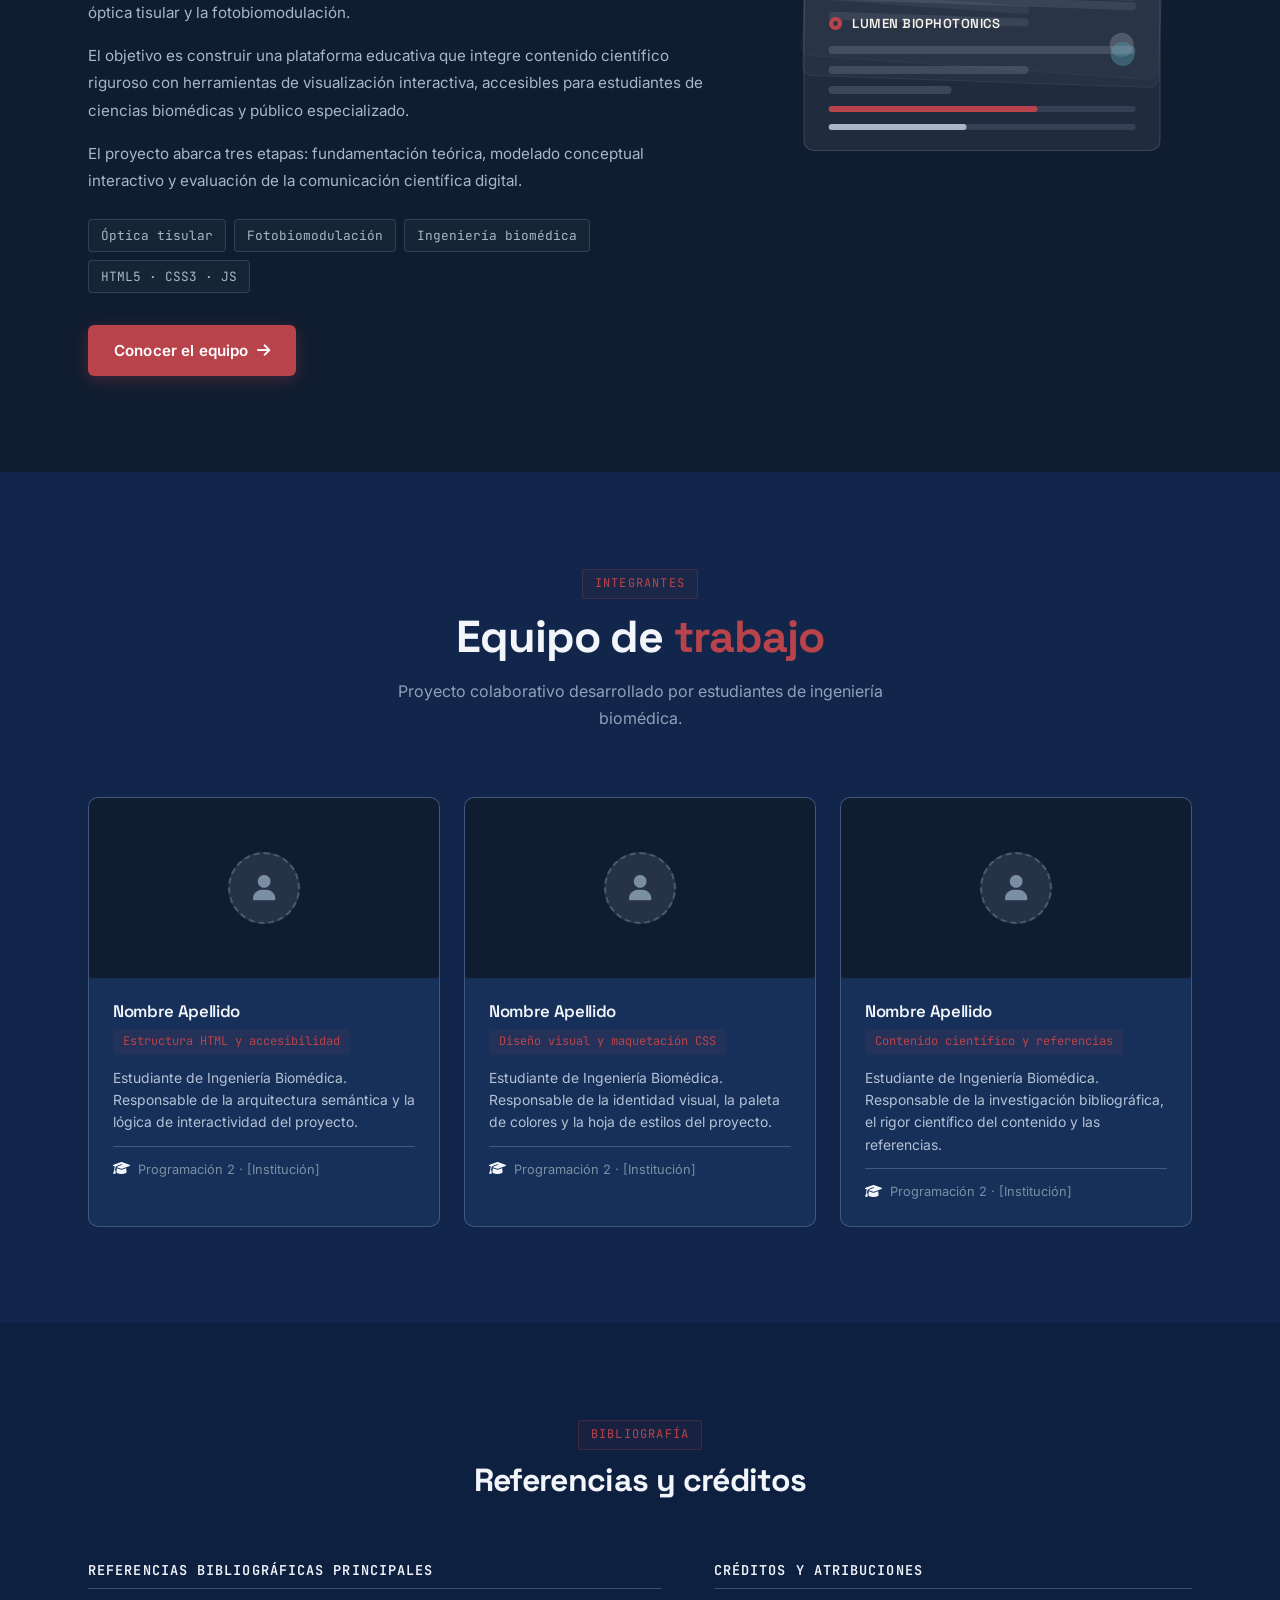
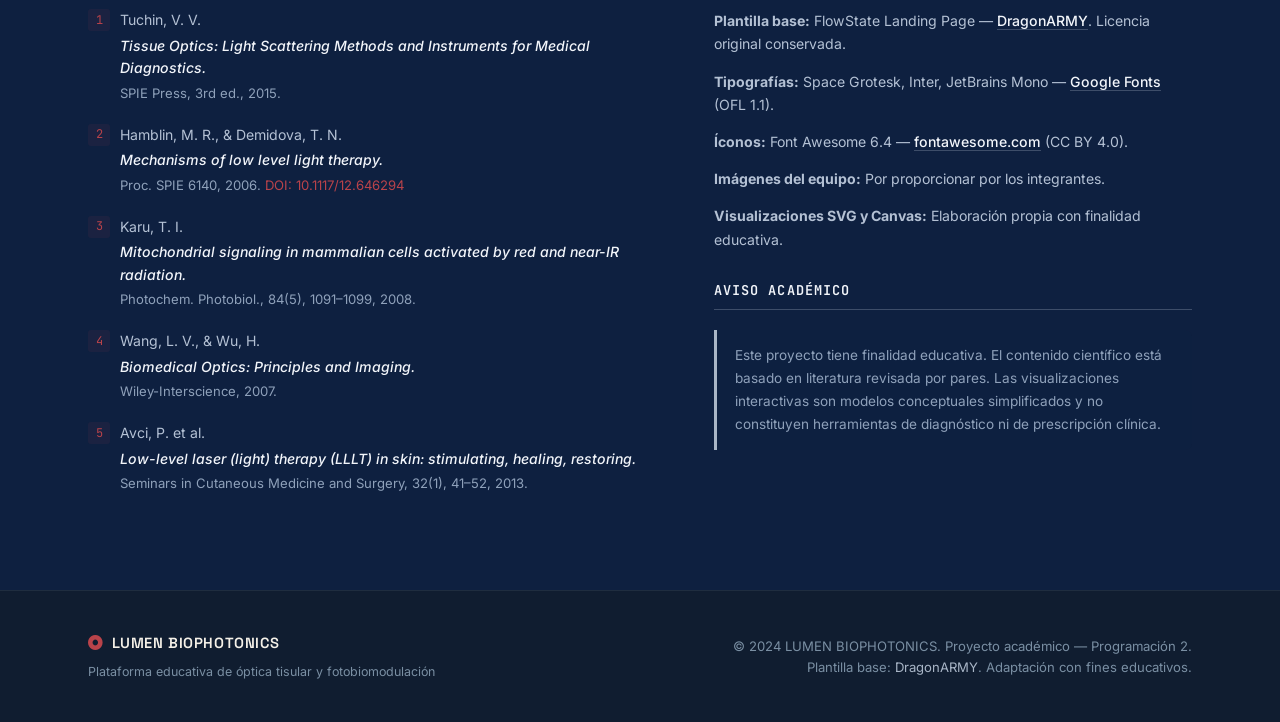
==== commit d315fb12: "summary" ====
--- a/index.html
+++ b/index.html
@@ -3,6 +3,8 @@
 
 <head>
     <meta charset="UTF-8">
+    <meta name="color-scheme" content="dark">
+    <meta name="theme-color" content="#0c1b36">
     <meta name="viewport" content="width=device-width, initial-scale=1.0">
 
     <!-- SEO -->
@@ -228,15 +230,14 @@
                         por tres fenómenos fundamentales.</p>
                 </div>
 
-<<<<<<< Updated upstream
-=======
                 <div class="explain fade-in">
                     <div class="explain-text">
                         <h3>Qué le pasa a la luz dentro del tejido</h3>
                         <p>Cuando un haz de luz entra en la piel, cada fotón puede seguir tres caminos: <strong>ser
                                 absorbido</strong> por cromóforos como hemoglobina, melanina o agua,
                             <strong>dispersarse</strong> al chocar con estructuras celulares, o
-                            <strong>atravesar</strong> la capa y seguir avanzando.</p>
+                            <strong>atravesar</strong> la capa y seguir avanzando.
+                        </p>
                         <p>La figura muestra el tejido como capas (epidermis, dermis y tejido subcutáneo). Con cada capa
                             el haz pierde intensidad, y por eso la profundidad que alcanza depende de la longitud de
                             onda.</p>
@@ -253,7 +254,6 @@
                 </div>
 
 
->>>>>>> Stashed changes
                 <div class="features-grid" role="list">
 
                     <!-- Tarjeta: Absorción -->
@@ -392,8 +392,6 @@
                         actividad metabólica de las células.</p>
                 </div>
 
-<<<<<<< Updated upstream
-=======
                 <div class="explain reverse fade-in">
                     <div class="explain-text">
                         <h3>La luz como señal para la célula</h3>
@@ -414,7 +412,6 @@
                 </div>
 
 
->>>>>>> Stashed changes
                 <div class="fbm-layout">
 
                     <!-- Columna editorial izquierda -->
@@ -539,14 +536,13 @@
                         el comportamiento estimado de la luz en el tejido.</p>
                 </div>
 
-<<<<<<< Updated upstream
-=======
                 <div class="explain fade-in">
                     <div class="explain-text">
                         <h3>Un prisma para recorrer el espectro</h3>
                         <p>El explorador permite cambiar la longitud de onda y el tipo de tejido para ver cómo varía la
                             <strong>penetración estimada</strong> de la luz. Cada cara del prisma representa una zona
-                            del espectro, del violeta al rojo.</p>
+                            del espectro, del violeta al rojo.
+                        </p>
                         <p>Úsalo para comparar: las longitudes de onda cortas se quedan en la superficie y las del rojo
                             e infrarrojo cercano llegan más profundo.</p>
                     </div>
@@ -563,7 +559,6 @@
                 </div>
 
 
->>>>>>> Stashed changes
                 <!-- Aviso de naturaleza educativa -->
                 <div class="explorer-disclaimer fade-in" role="note">
                     <i class="fas fa-circle-info" aria-hidden="true"></i>
@@ -698,14 +693,13 @@
         <section id="proyecto" class="project-section" aria-labelledby="project-heading">
             <div class="container">
 
-<<<<<<< Updated upstream
-=======
                 <div class="explain reverse fade-in">
                     <div class="explain-text">
                         <h3>Tres etapas, una plataforma</h3>
                         <p>El proyecto se construye por capas: primero la <strong>teoría</strong> que sustenta el
                             contenido, luego el <strong>modelado</strong> interactivo y, por último, la
-                            <strong>evaluación</strong> de qué tan bien comunica la página.</p>
+                            <strong>evaluación</strong> de qué tan bien comunica la página.
+                        </p>
                         <p>Cada etapa se apoya en la anterior, igual que las capas de la figura.</p>
                     </div>
                     <div class="scene" role="img"
@@ -721,7 +715,6 @@
                     </div>
                 </div>
 
->>>>>>> Stashed changes
                 <div class="project-layout">
 
                     <div class="project-text fade-in">
@@ -731,7 +724,8 @@
                         </h2>
                         <p>LUMEN BIOPHOTONICS es un proyecto académico desarrollado en el marco de la asignatura de
                             <strong>Programación 2</strong>, con enfoque en ingeniería biomédica aplicada a la óptica
-                            tisular y la fotobiomodulación.</p>
+                            tisular y la fotobiomodulación.
+                        </p>
                         <p>El objetivo es construir una plataforma educativa que integre contenido científico riguroso
                             con herramientas de visualización interactiva, accesibles para estudiantes de ciencias
                             biomédicas y público especializado.</p>
@@ -806,16 +800,24 @@
                     <!-- Integrante 1 — Completar con datos reales -->
                     <article class="team-card fade-in" role="listitem" id="team-member-1">
                         <div class="team-avatar-wrap">
-                            <img src="assets/vanessa-png.jpg" alt="Vanessa Virginia Morales" class="team-photo">
+                            <!--
+                                INSTRUCCIÓN PARA EL EQUIPO:
+                                Reemplazar el src con la ruta real de la fotografía.
+                                Ejemplo: src="assets/foto-nombre.jpg"
+                                El alt debe describir a la persona, no decir "foto de perfil" genérico.
+                            -->
+                            <div class="team-avatar-placeholder" aria-label="Fotografía por proporcionar">
+                                <i class="fas fa-user" aria-hidden="true"></i>
+                            </div>
                         </div>
                         <div class="team-info">
-                            <h3 class="team-name">Vanessa Morales</h3>
+                            <h3 class="team-name">Nombre Apellido</h3>
                             <span class="team-role">Estructura HTML y accesibilidad</span>
-                            <p class="team-bio">Estudiante de Ing.Informatica e Ingenieria Biomedica. Responsable de la
-                                arquitectura semántica y la lógica de interactividad del proyecto.</p>
+                            <p class="team-bio">Estudiante de Ingeniería Biomédica. Responsable de la arquitectura
+                                semántica y la lógica de interactividad del proyecto.</p>
                             <div class="team-academic">
                                 <i class="fas fa-graduation-cap" aria-hidden="true"></i>
-                                <span>Programación 2 · [Unermb/Luz]</span>
+                                <span>Programación 2 · [Institución]</span>
                             </div>
                         </div>
                     </article>
@@ -823,16 +825,18 @@
                     <!-- Integrante 2 — Completar con datos reales -->
                     <article class="team-card fade-in" role="listitem" id="team-member-2">
                         <div class="team-avatar-wrap">
-                            <img src="assets/diego-png.jpg" alt="Nombre Apellido" class="team-photo">
+                            <div class="team-avatar-placeholder" aria-label="Fotografía por proporcionar">
+                                <i class="fas fa-user" aria-hidden="true"></i>
+                            </div>
                         </div>
                         <div class="team-info">
-                            <h3 class="team-name">Diego Ferrer</h3>
+                            <h3 class="team-name">Nombre Apellido</h3>
                             <span class="team-role">Diseño visual y maquetación CSS</span>
-                            <p class="team-bio">Estudiante de Ingeniería Informatica. Responsable de la identidad
-                                visual, la paleta de colores y la hoja de estilos del proyecto.</p>
+                            <p class="team-bio">Estudiante de Ingeniería Biomédica. Responsable de la identidad visual,
+                                la paleta de colores y la hoja de estilos del proyecto.</p>
                             <div class="team-academic">
                                 <i class="fas fa-graduation-cap" aria-hidden="true"></i>
-                                <span>Programación 2 · [Unermb]</span>
+                                <span>Programación 2 · [Institución]</span>
                             </div>
                         </div>
                     </article>
@@ -840,18 +844,20 @@
                     <!-- Integrante 3 — Completar con datos reales -->
                     <article class="team-card fade-in" role="listitem" id="team-member-3">
                         <div class="team-avatar-wrap">
-                            <img src="assets/lisa-png.jpg" alt="Nombre Apellido" class="team-photo">
-                            <div class="team-info">
-                                <h3 class="team-name">Lisamnys Cordero</h3>
-                                <span class="team-role">Contenido científico y referencias</span>
-                                <p class="team-bio">Estudiante de Informatica e Ingeniería Biomédica. Responsable de la
-                                    investigación bibliográfica, el rigor científico del contenido y las referencias.
-                                </p>
-                                <div class="team-academic">
-                                    <i class="fas fa-graduation-cap" aria-hidden="true"></i>
-                                    <span>Programación 2 · [Unermb/Luz]</span>
-                                </div>
-                            </div>
+                            <div class="team-avatar-placeholder" aria-label="Fotografía por proporcionar">
+                                <i class="fas fa-user" aria-hidden="true"></i>
+                            </div>
+                        </div>
+                        <div class="team-info">
+                            <h3 class="team-name">Nombre Apellido</h3>
+                            <span class="team-role">Contenido científico y referencias</span>
+                            <p class="team-bio">Estudiante de Ingeniería Biomédica. Responsable de la investigación
+                                bibliográfica, el rigor científico del contenido y las referencias.</p>
+                            <div class="team-academic">
+                                <i class="fas fa-graduation-cap" aria-hidden="true"></i>
+                                <span>Programación 2 · [Institución]</span>
+                            </div>
+                        </div>
                     </article>
 
                 </div>
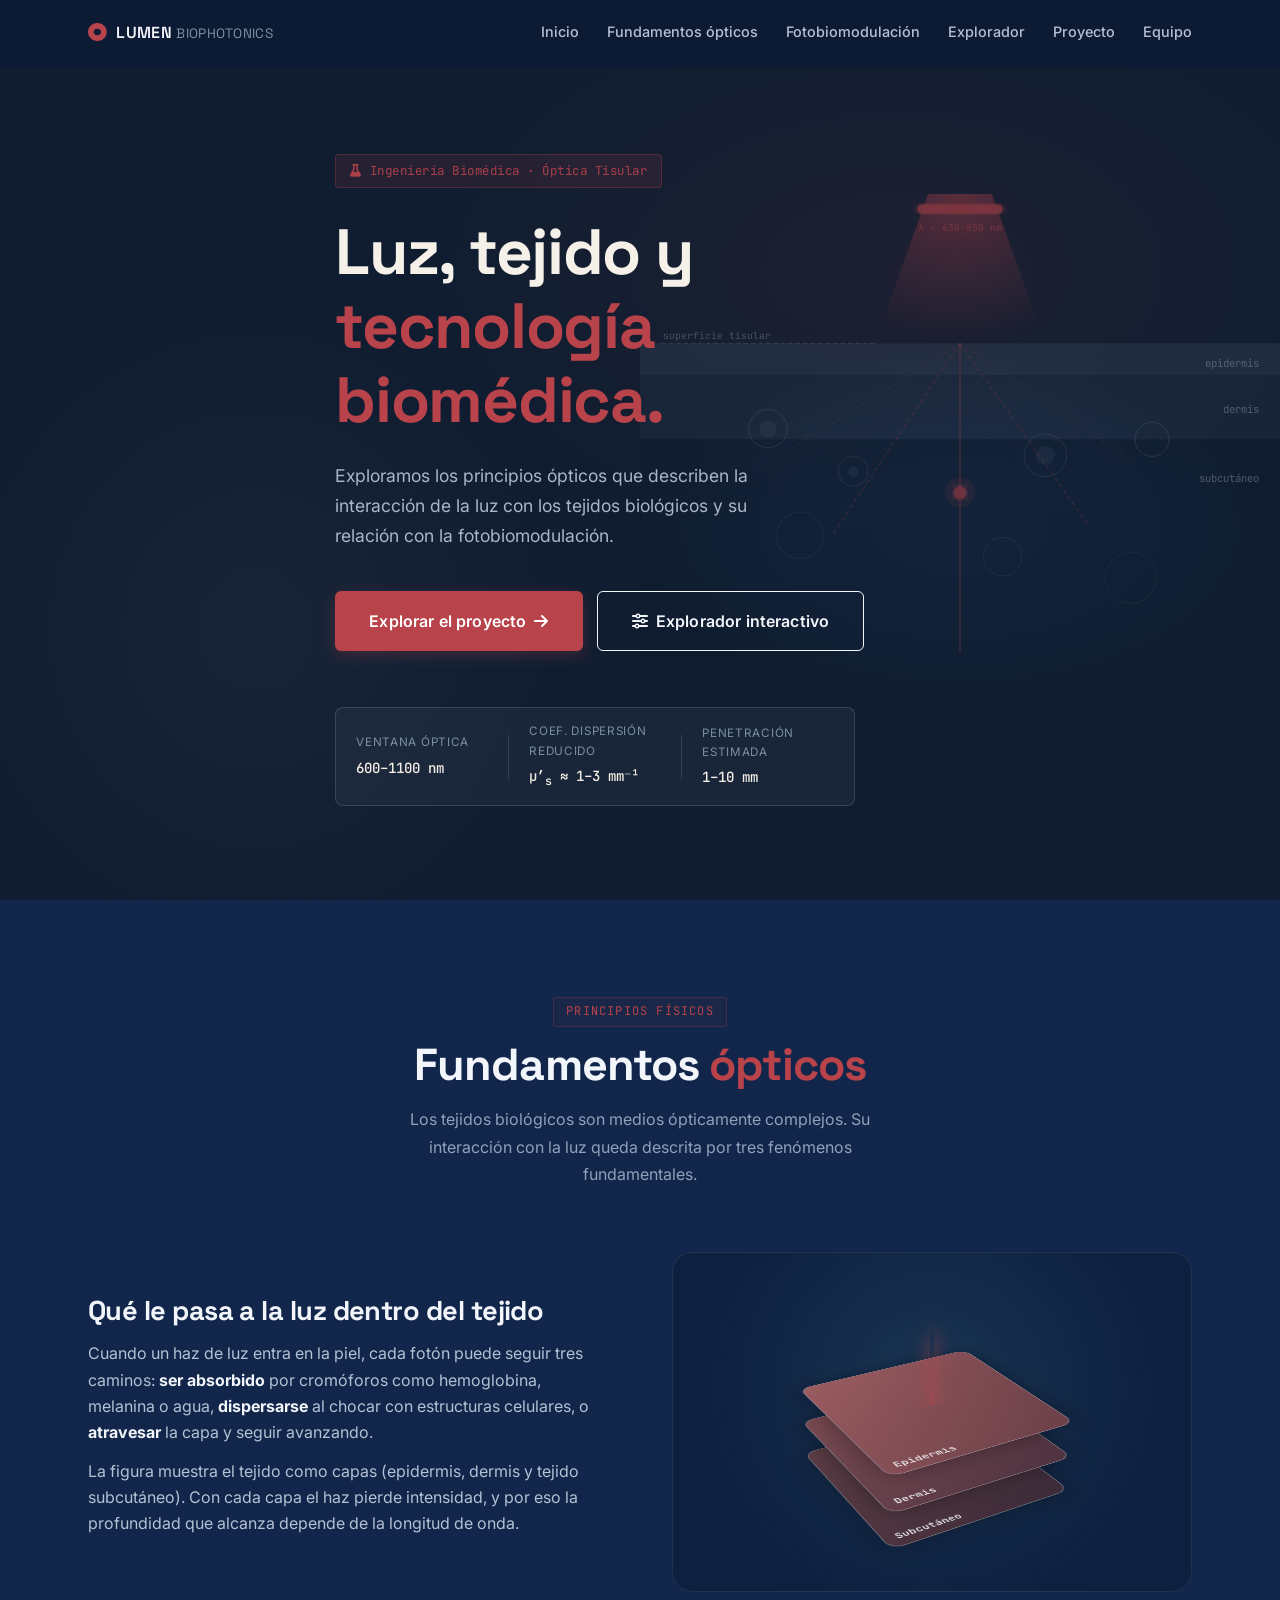
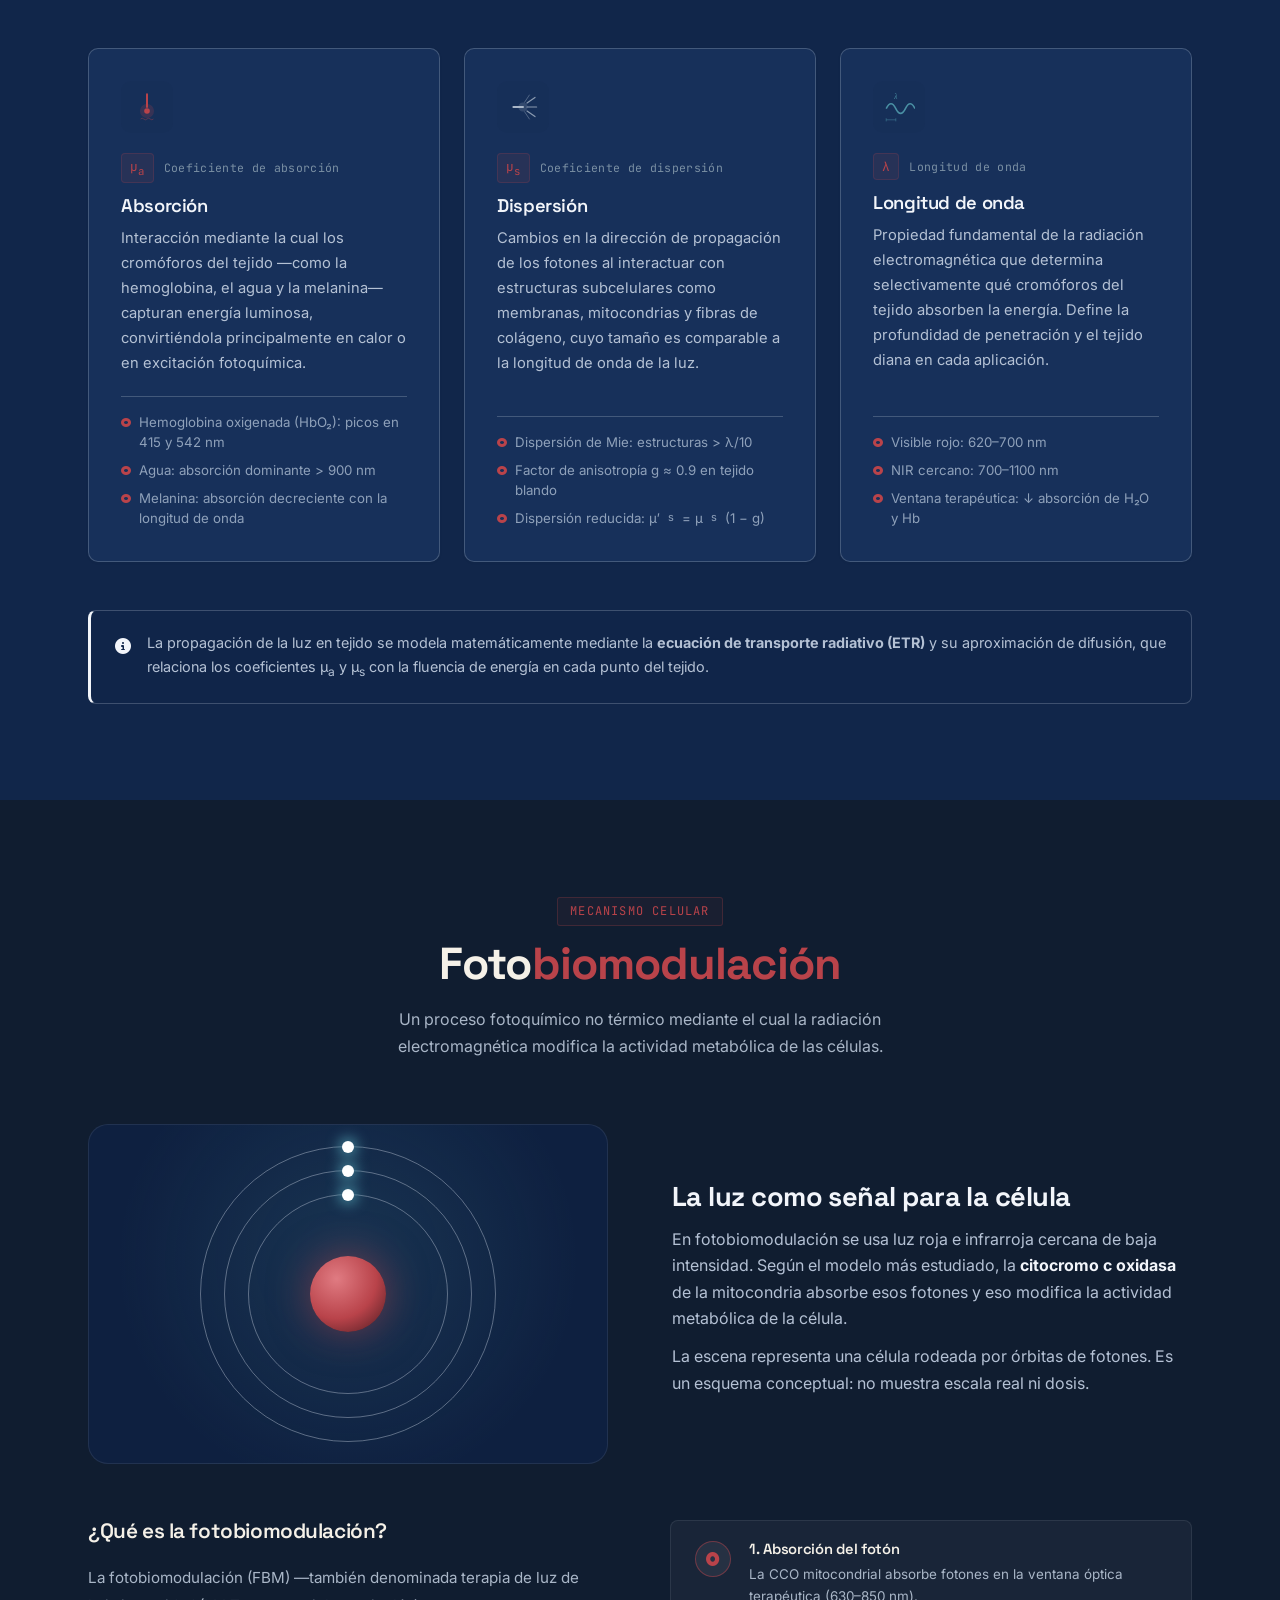
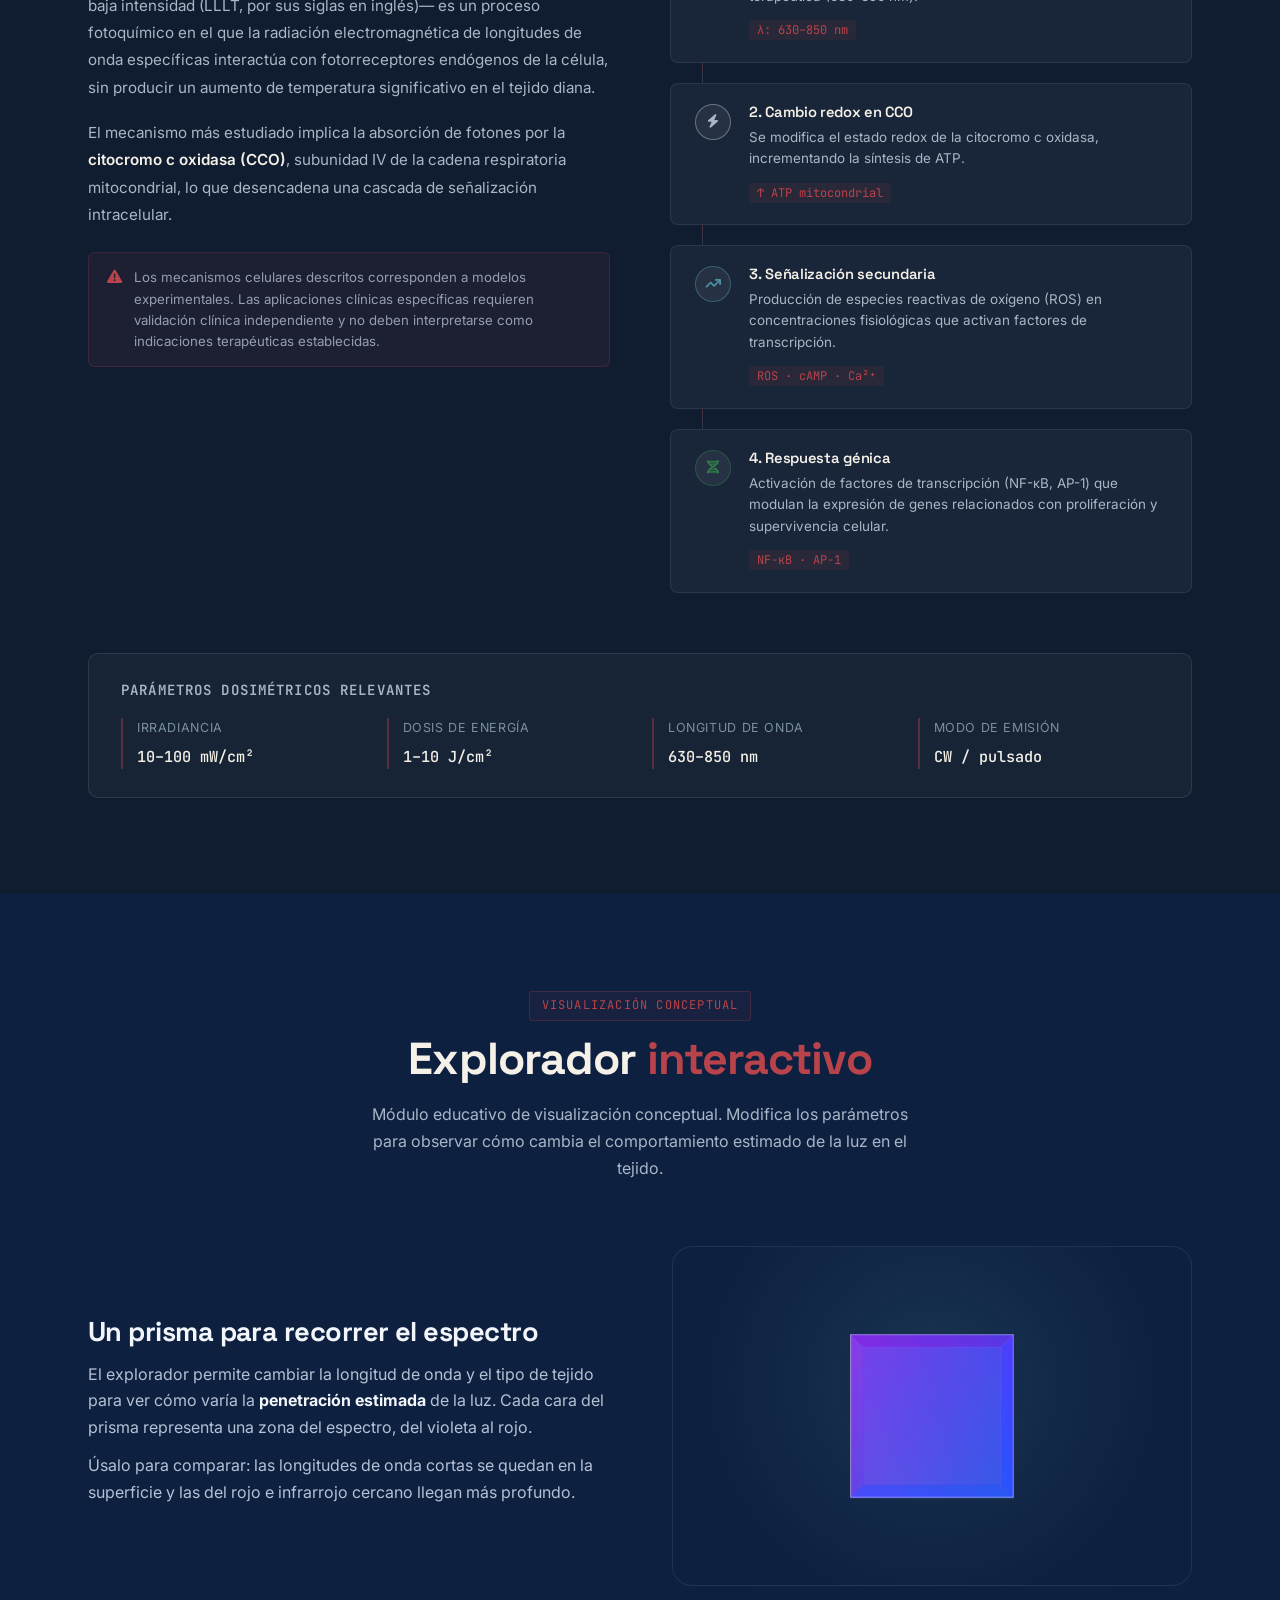
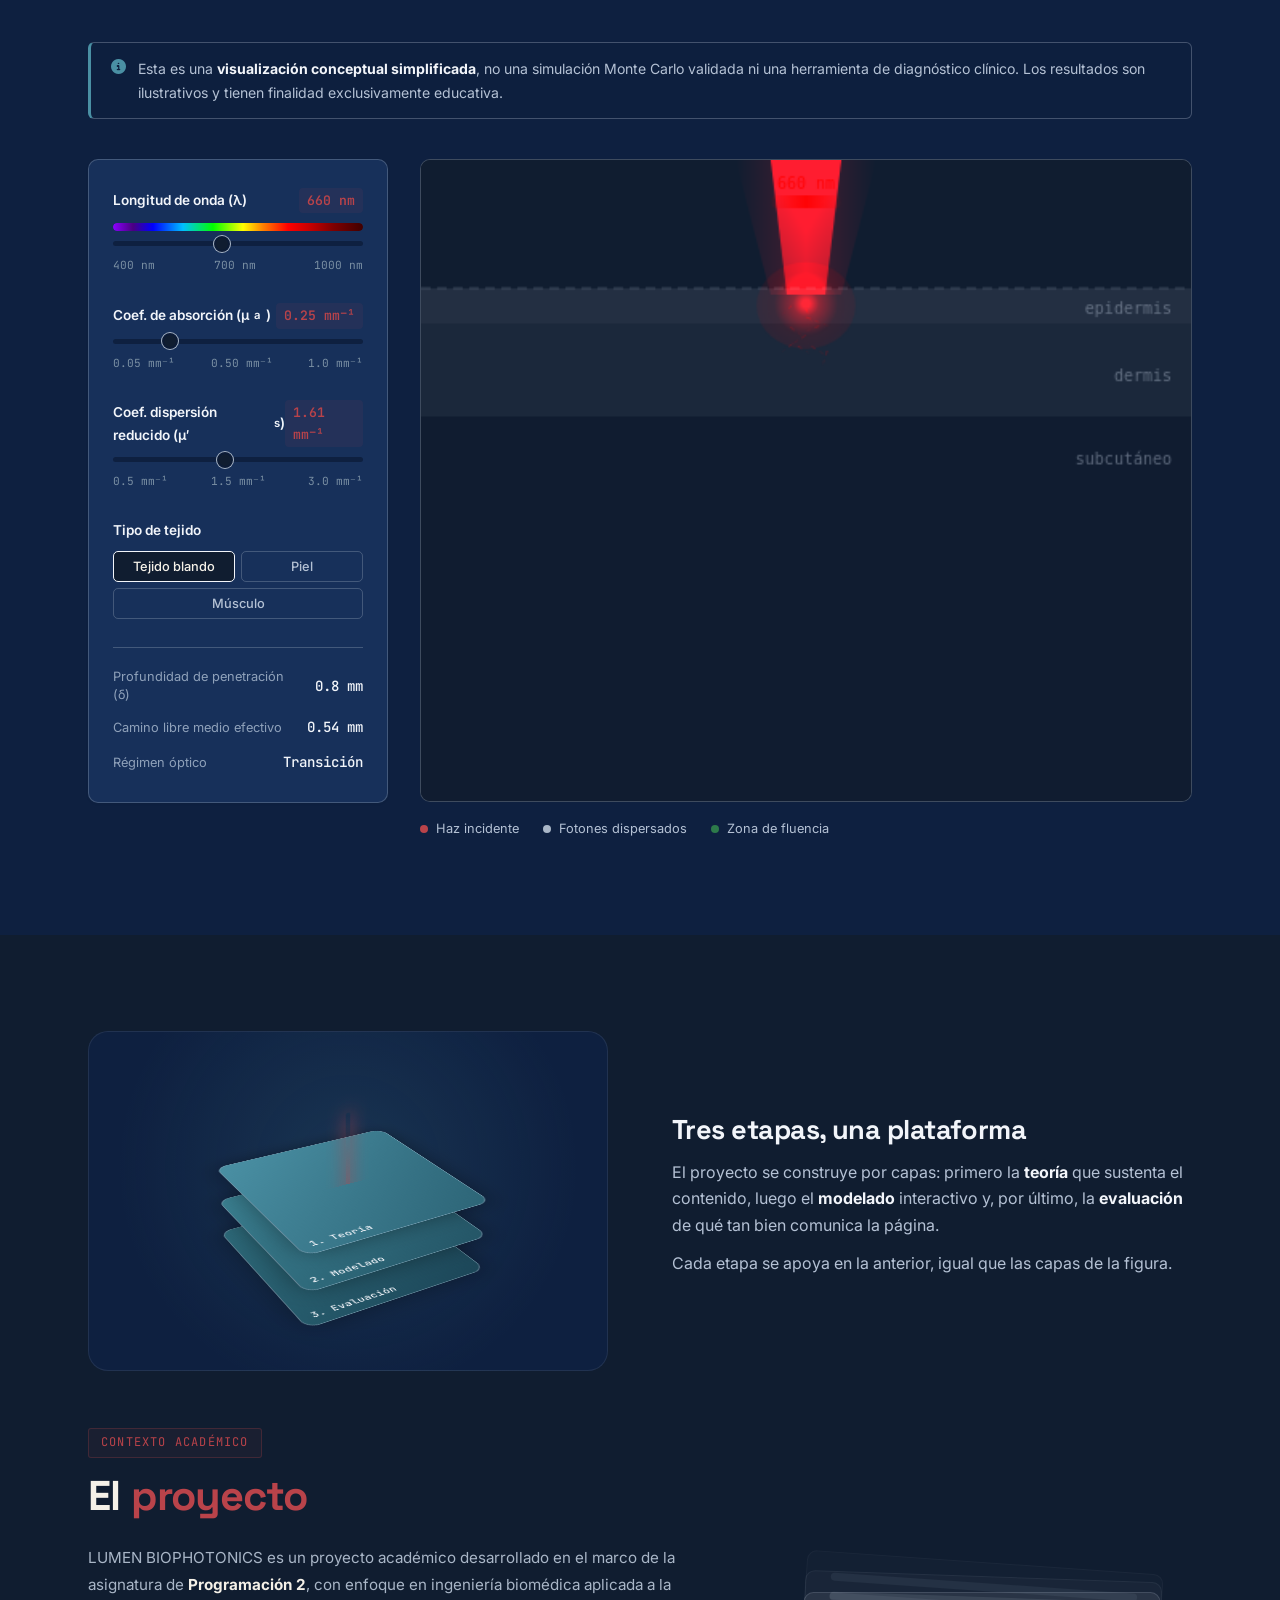
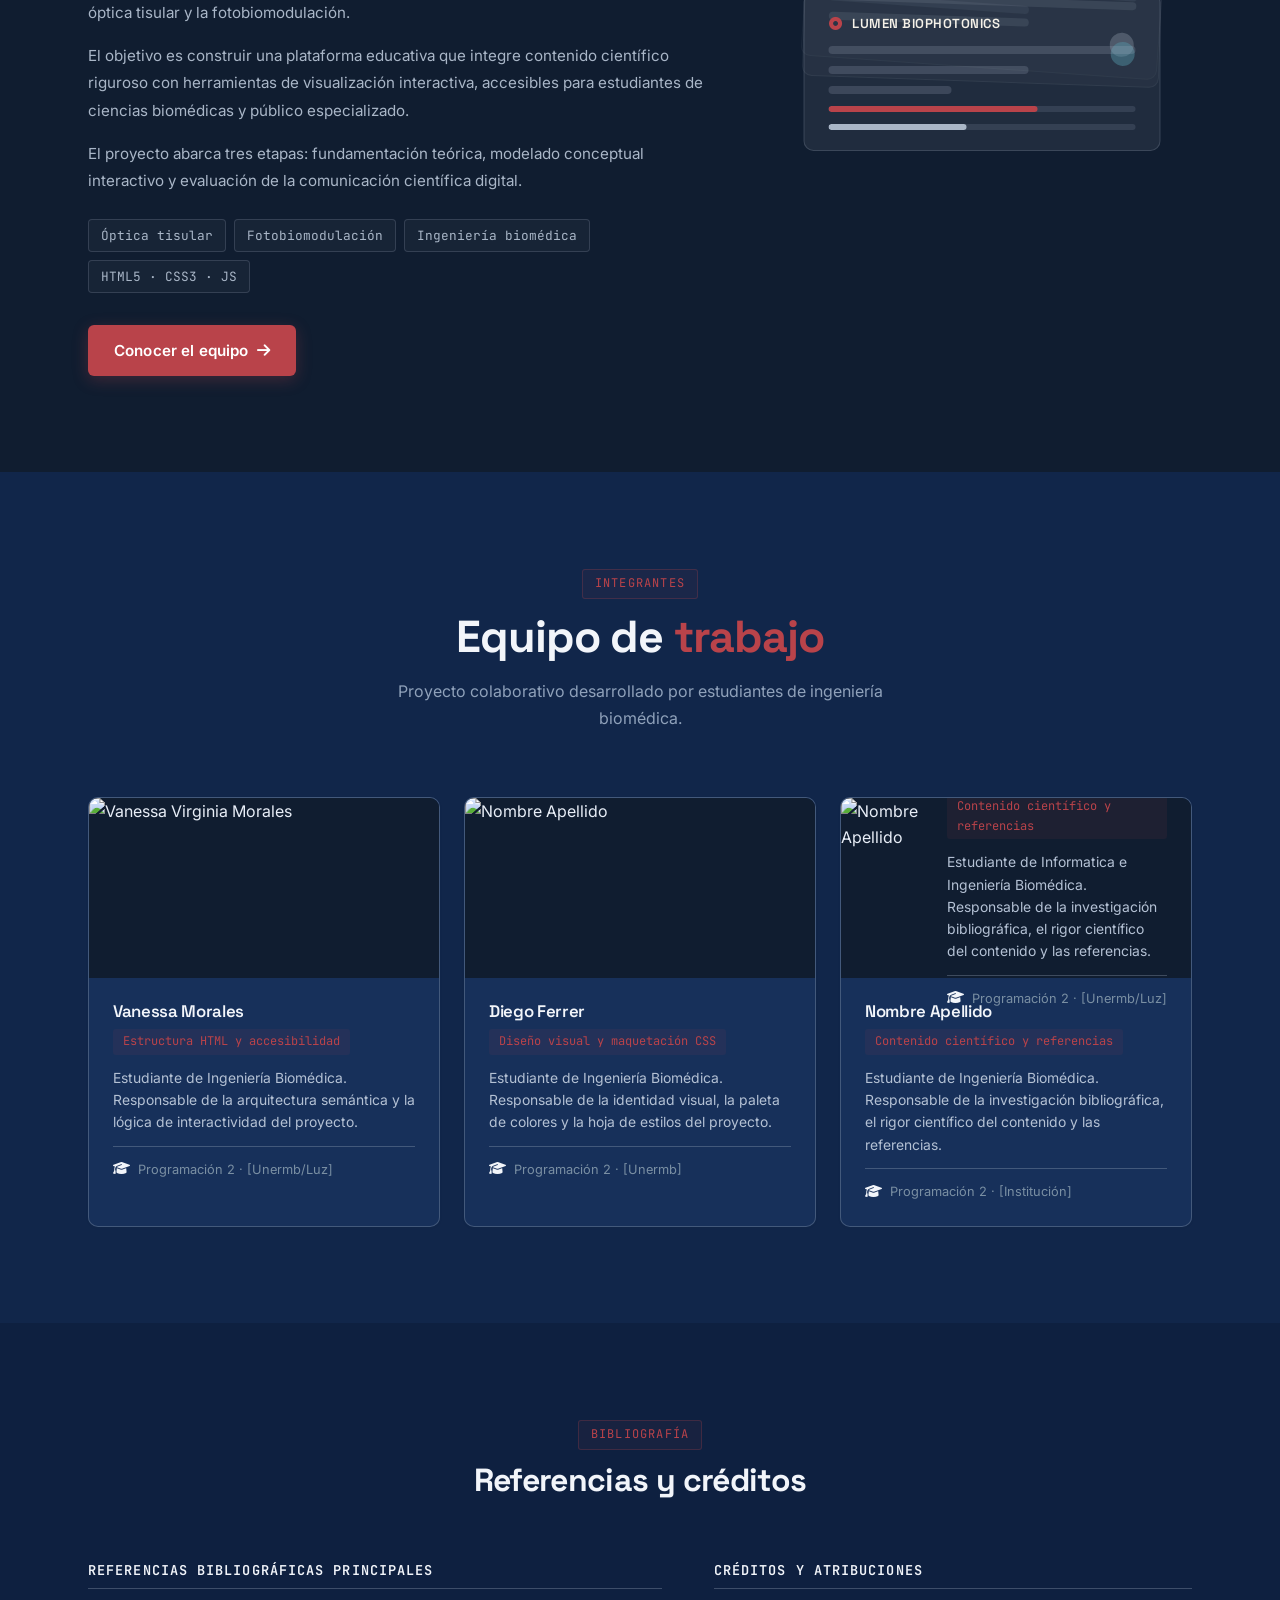
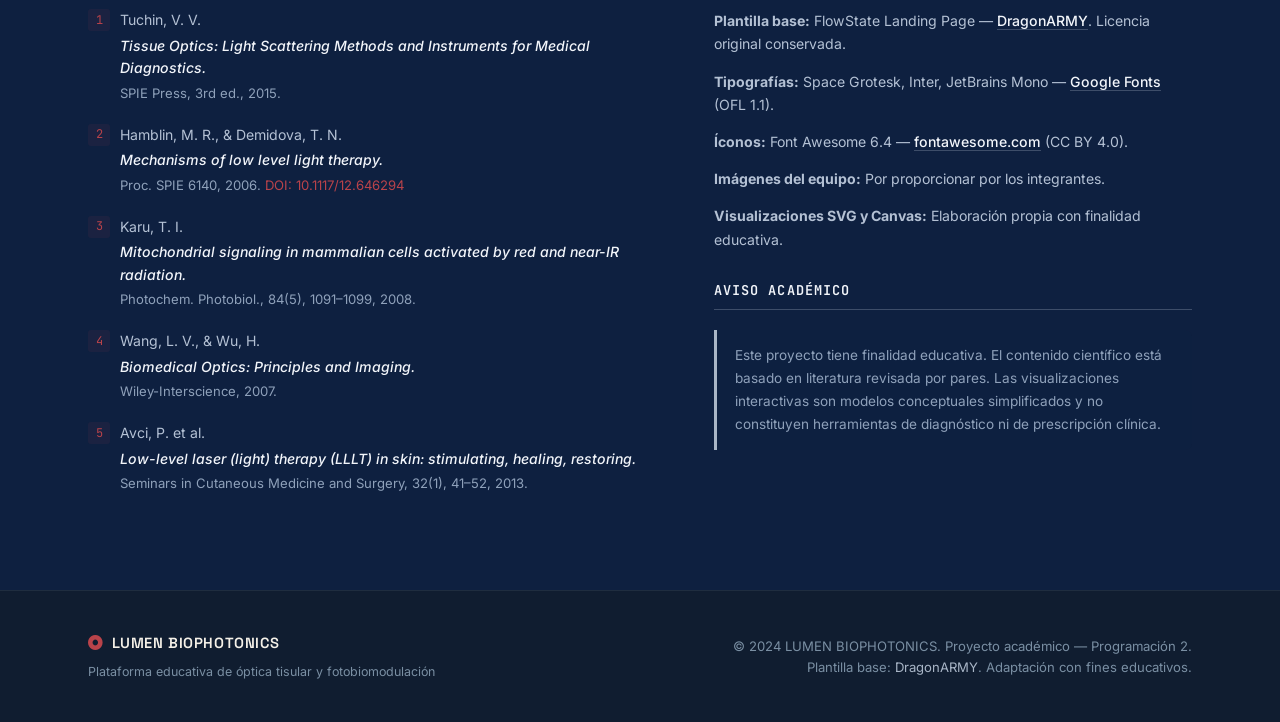
==== commit 9a352e17: "Resolviendo conflictos con datos del equipo" ====
--- a/index.html
+++ b/index.html
@@ -800,24 +800,16 @@
                     <!-- Integrante 1 — Completar con datos reales -->
                     <article class="team-card fade-in" role="listitem" id="team-member-1">
                         <div class="team-avatar-wrap">
-                            <!--
-                                INSTRUCCIÓN PARA EL EQUIPO:
-                                Reemplazar el src con la ruta real de la fotografía.
-                                Ejemplo: src="assets/foto-nombre.jpg"
-                                El alt debe describir a la persona, no decir "foto de perfil" genérico.
-                            -->
-                            <div class="team-avatar-placeholder" aria-label="Fotografía por proporcionar">
-                                <i class="fas fa-user" aria-hidden="true"></i>
-                            </div>
+                            <img src="assets/vanessa-png.jpg" alt="Vanessa Virginia Morales" class="team-photo">
                         </div>
                         <div class="team-info">
-                            <h3 class="team-name">Nombre Apellido</h3>
+                            <h3 class="team-name">Vanessa Morales</h3>
                             <span class="team-role">Estructura HTML y accesibilidad</span>
                             <p class="team-bio">Estudiante de Ingeniería Biomédica. Responsable de la arquitectura
                                 semántica y la lógica de interactividad del proyecto.</p>
                             <div class="team-academic">
                                 <i class="fas fa-graduation-cap" aria-hidden="true"></i>
-                                <span>Programación 2 · [Institución]</span>
+                                <span>Programación 2 · [Unermb/Luz]</span>
                             </div>
                         </div>
                     </article>
@@ -825,18 +817,16 @@
                     <!-- Integrante 2 — Completar con datos reales -->
                     <article class="team-card fade-in" role="listitem" id="team-member-2">
                         <div class="team-avatar-wrap">
-                            <div class="team-avatar-placeholder" aria-label="Fotografía por proporcionar">
-                                <i class="fas fa-user" aria-hidden="true"></i>
-                            </div>
+                            <img src="assets/diego-png.jpg" alt="Nombre Apellido" class="team-photo">
                         </div>
                         <div class="team-info">
-                            <h3 class="team-name">Nombre Apellido</h3>
+                            <h3 class="team-name">Diego Ferrer</h3>
                             <span class="team-role">Diseño visual y maquetación CSS</span>
                             <p class="team-bio">Estudiante de Ingeniería Biomédica. Responsable de la identidad visual,
                                 la paleta de colores y la hoja de estilos del proyecto.</p>
                             <div class="team-academic">
                                 <i class="fas fa-graduation-cap" aria-hidden="true"></i>
-                                <span>Programación 2 · [Institución]</span>
+                                <span>Programación 2 · [Unermb]</span>
                             </div>
                         </div>
                     </article>
@@ -844,8 +834,17 @@
                     <!-- Integrante 3 — Completar con datos reales -->
                     <article class="team-card fade-in" role="listitem" id="team-member-3">
                         <div class="team-avatar-wrap">
-                            <div class="team-avatar-placeholder" aria-label="Fotografía por proporcionar">
-                                <i class="fas fa-user" aria-hidden="true"></i>
+                            <img src="assets/lisa-png.jpg" alt="Nombre Apellido" class="team-photo">
+                            <div class="team-info">
+                                <h3 class="team-name">Lisamnys Cordero</h3>
+                                <span class="team-role">Contenido científico y referencias</span>
+                                <p class="team-bio">Estudiante de Informatica e Ingeniería Biomédica. Responsable de la
+                                    investigación bibliográfica, el rigor científico del contenido y las referencias.
+                                </p>
+                                <div class="team-academic">
+                                    <i class="fas fa-graduation-cap" aria-hidden="true"></i>
+                                    <span>Programación 2 · [Unermb/Luz]</span>
+                                </div>
                             </div>
                         </div>
                         <div class="team-info">
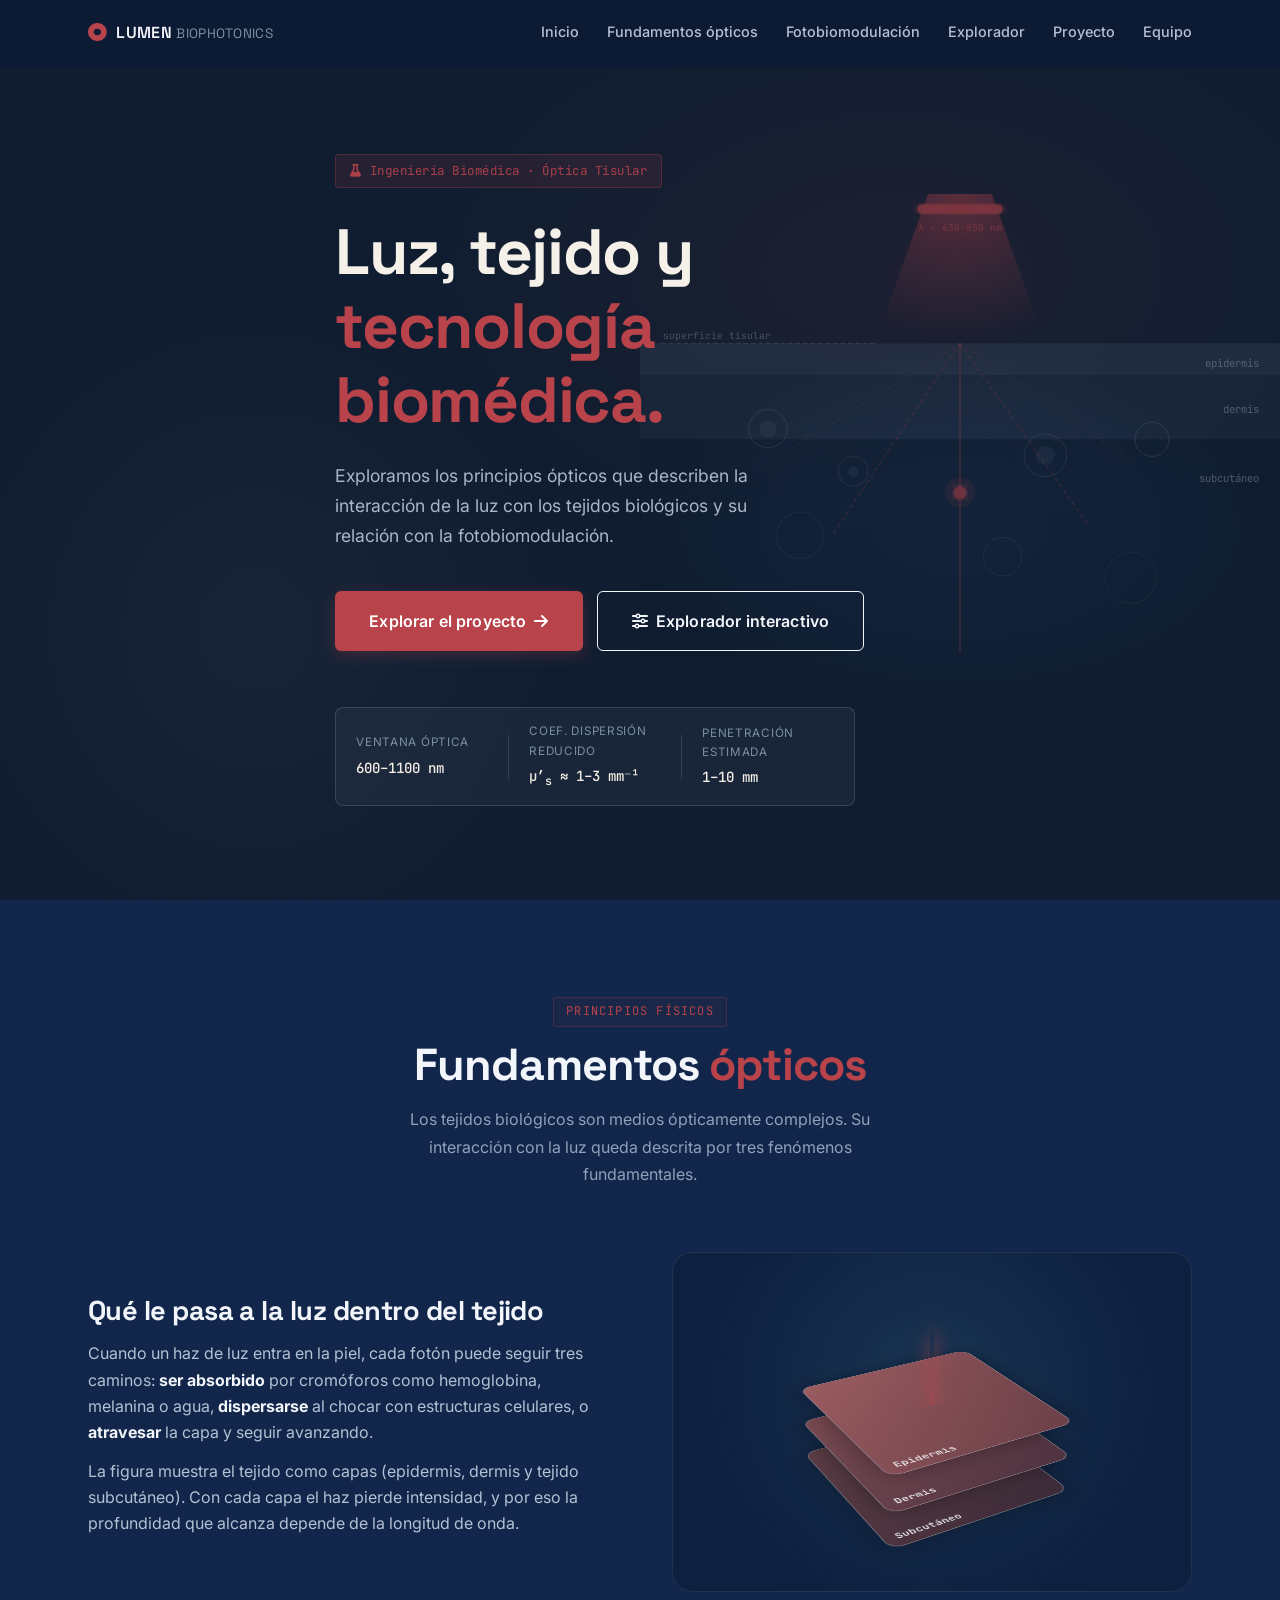
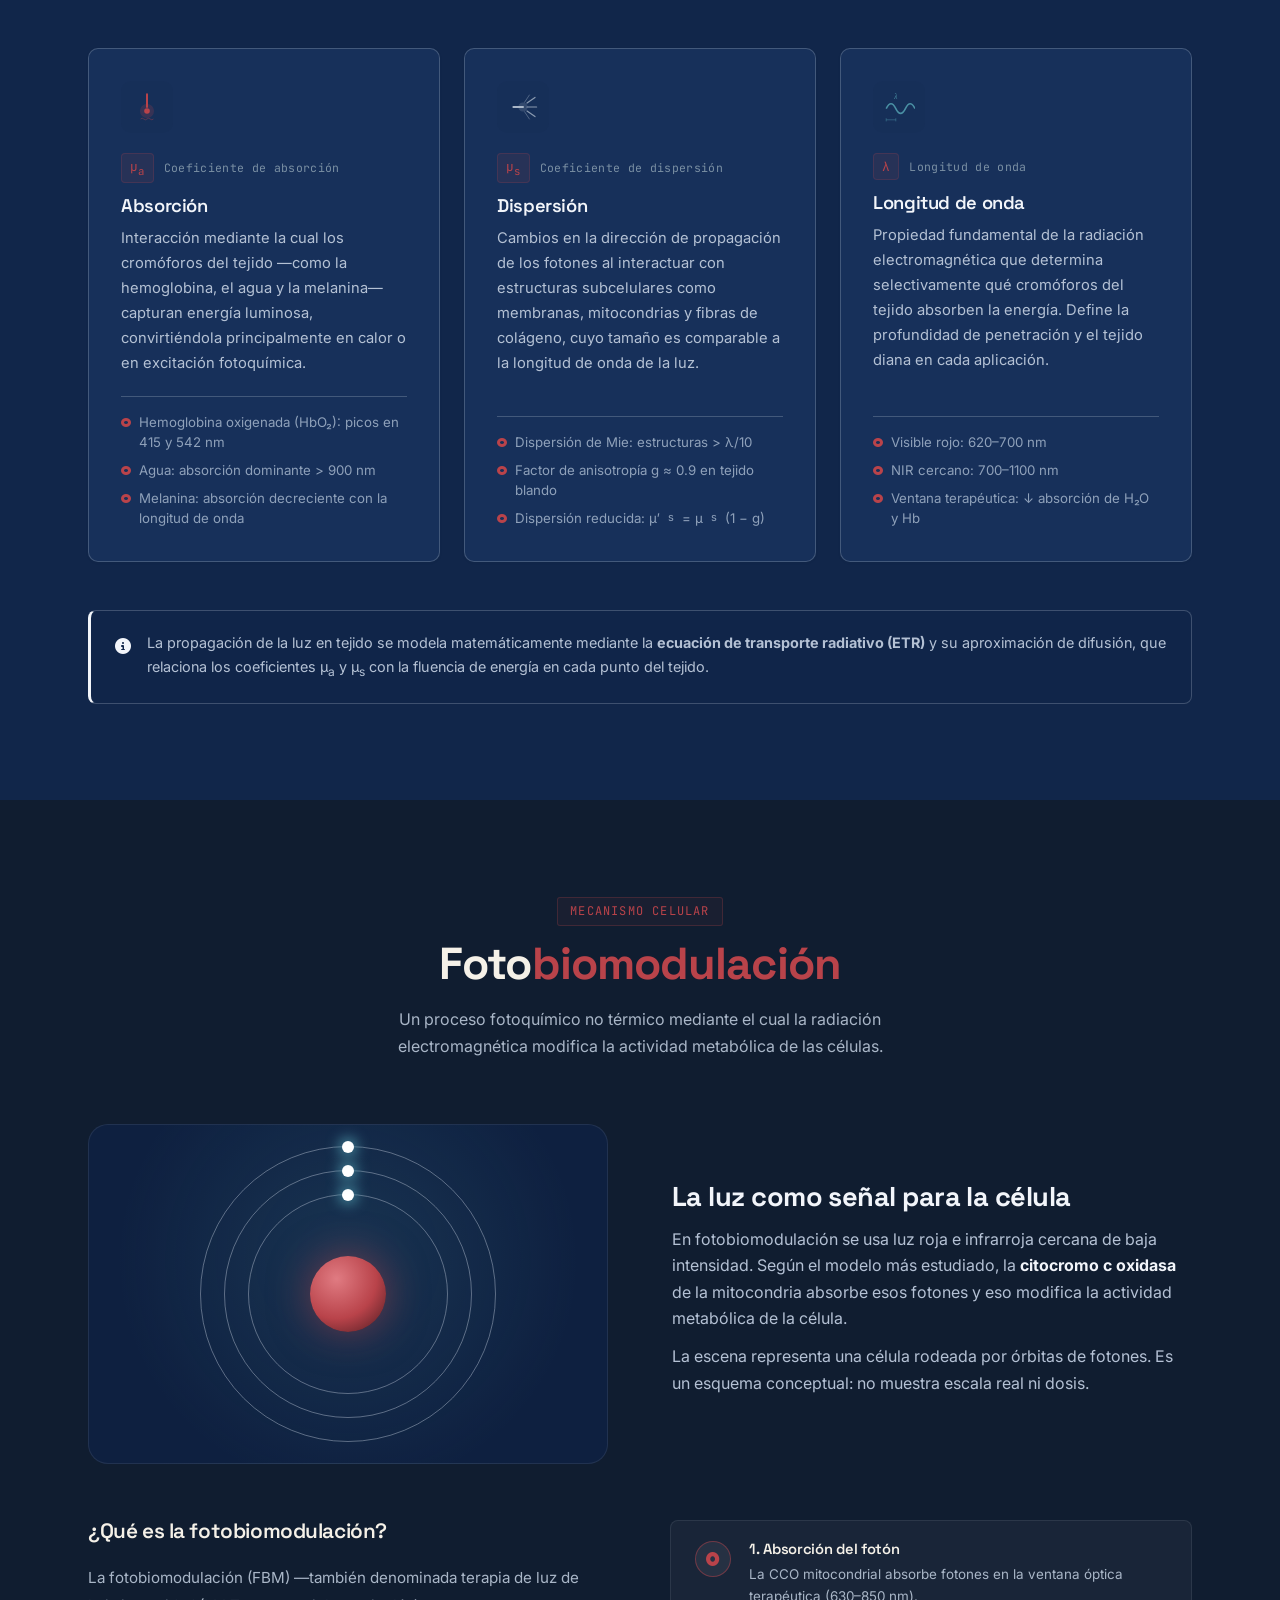
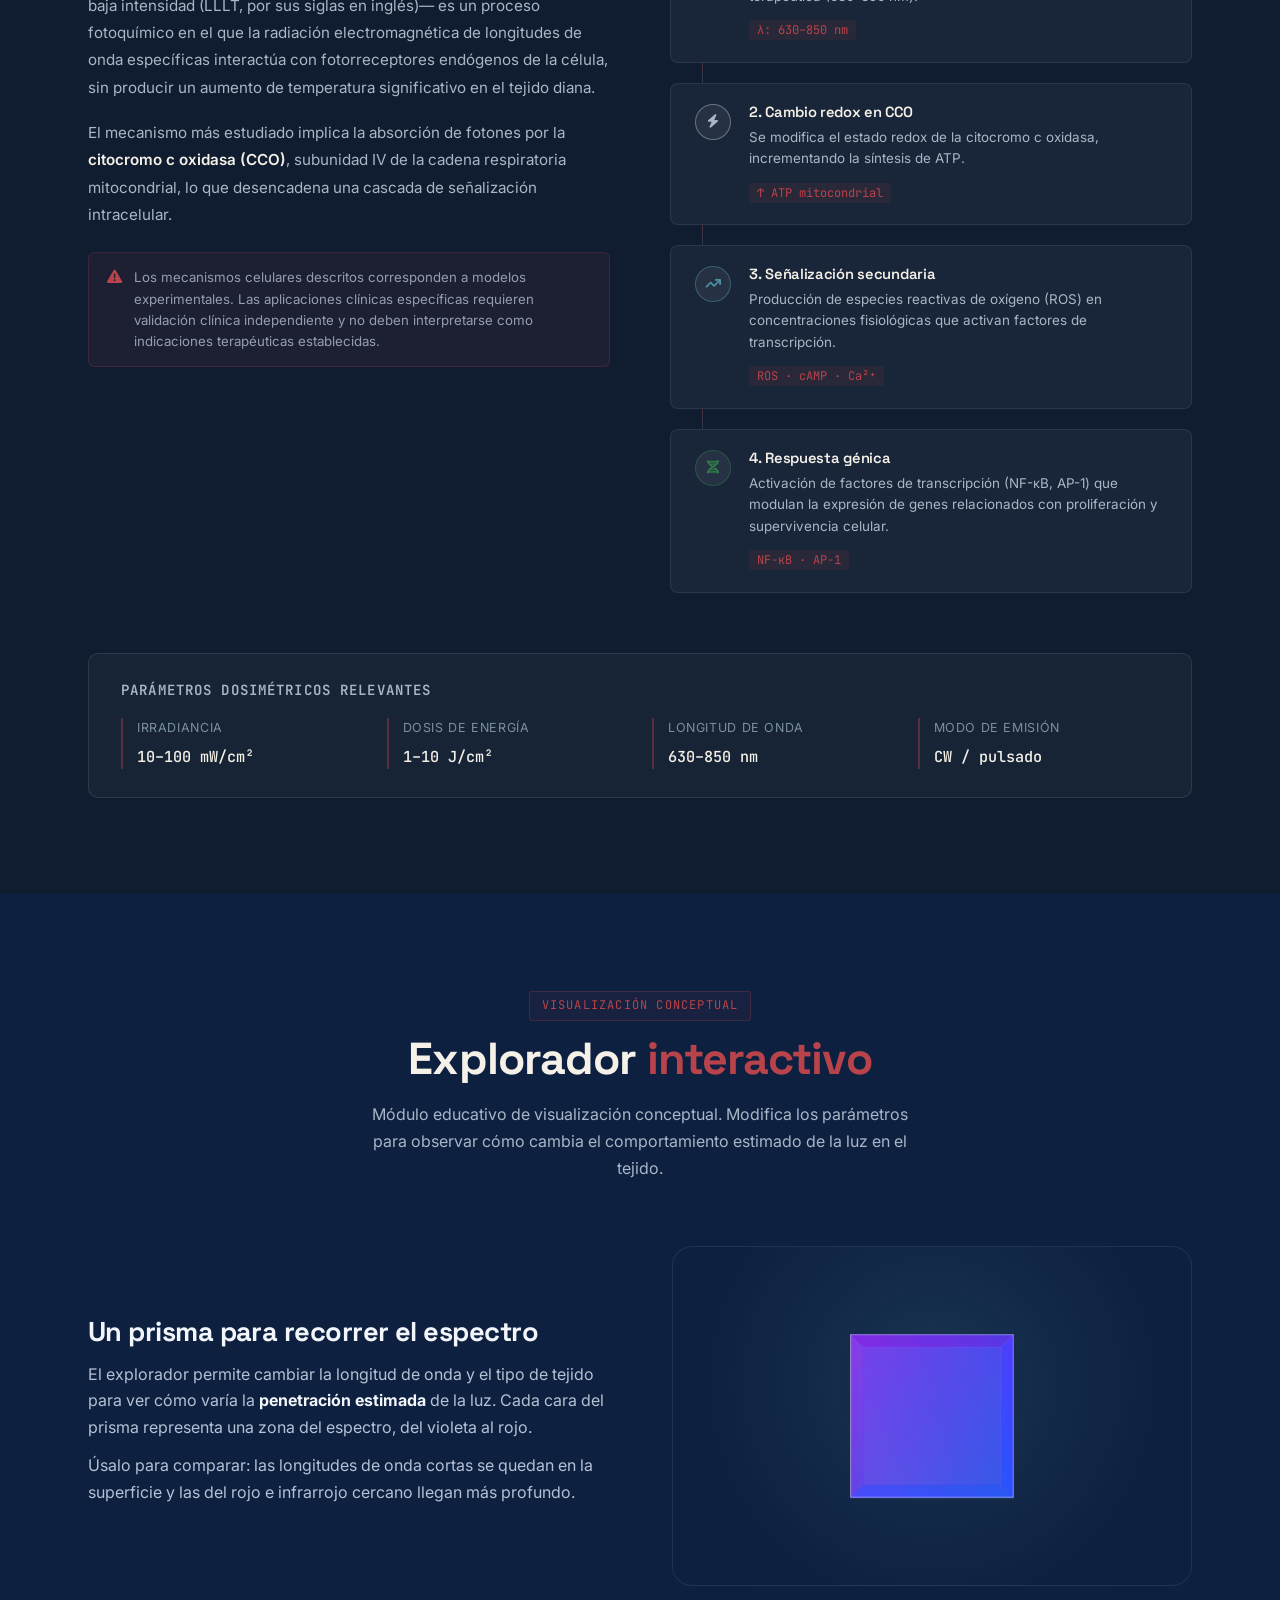
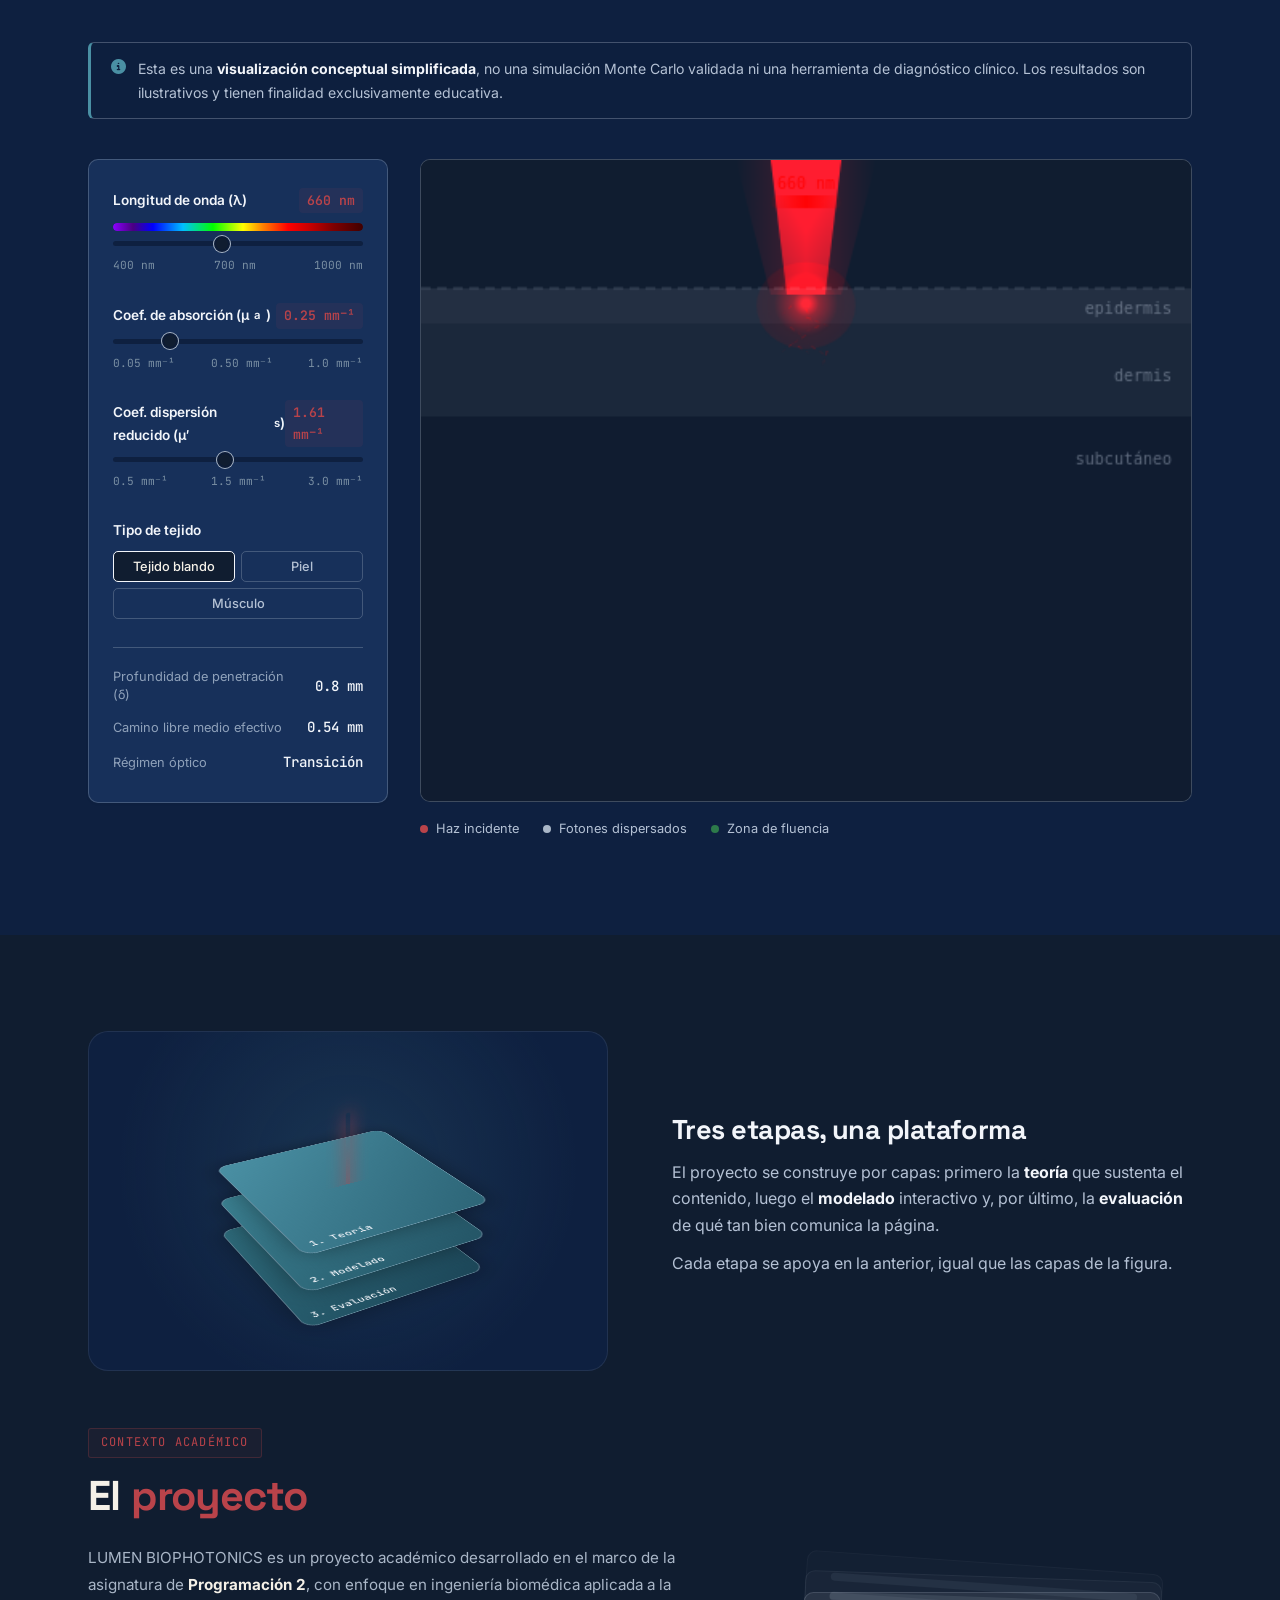
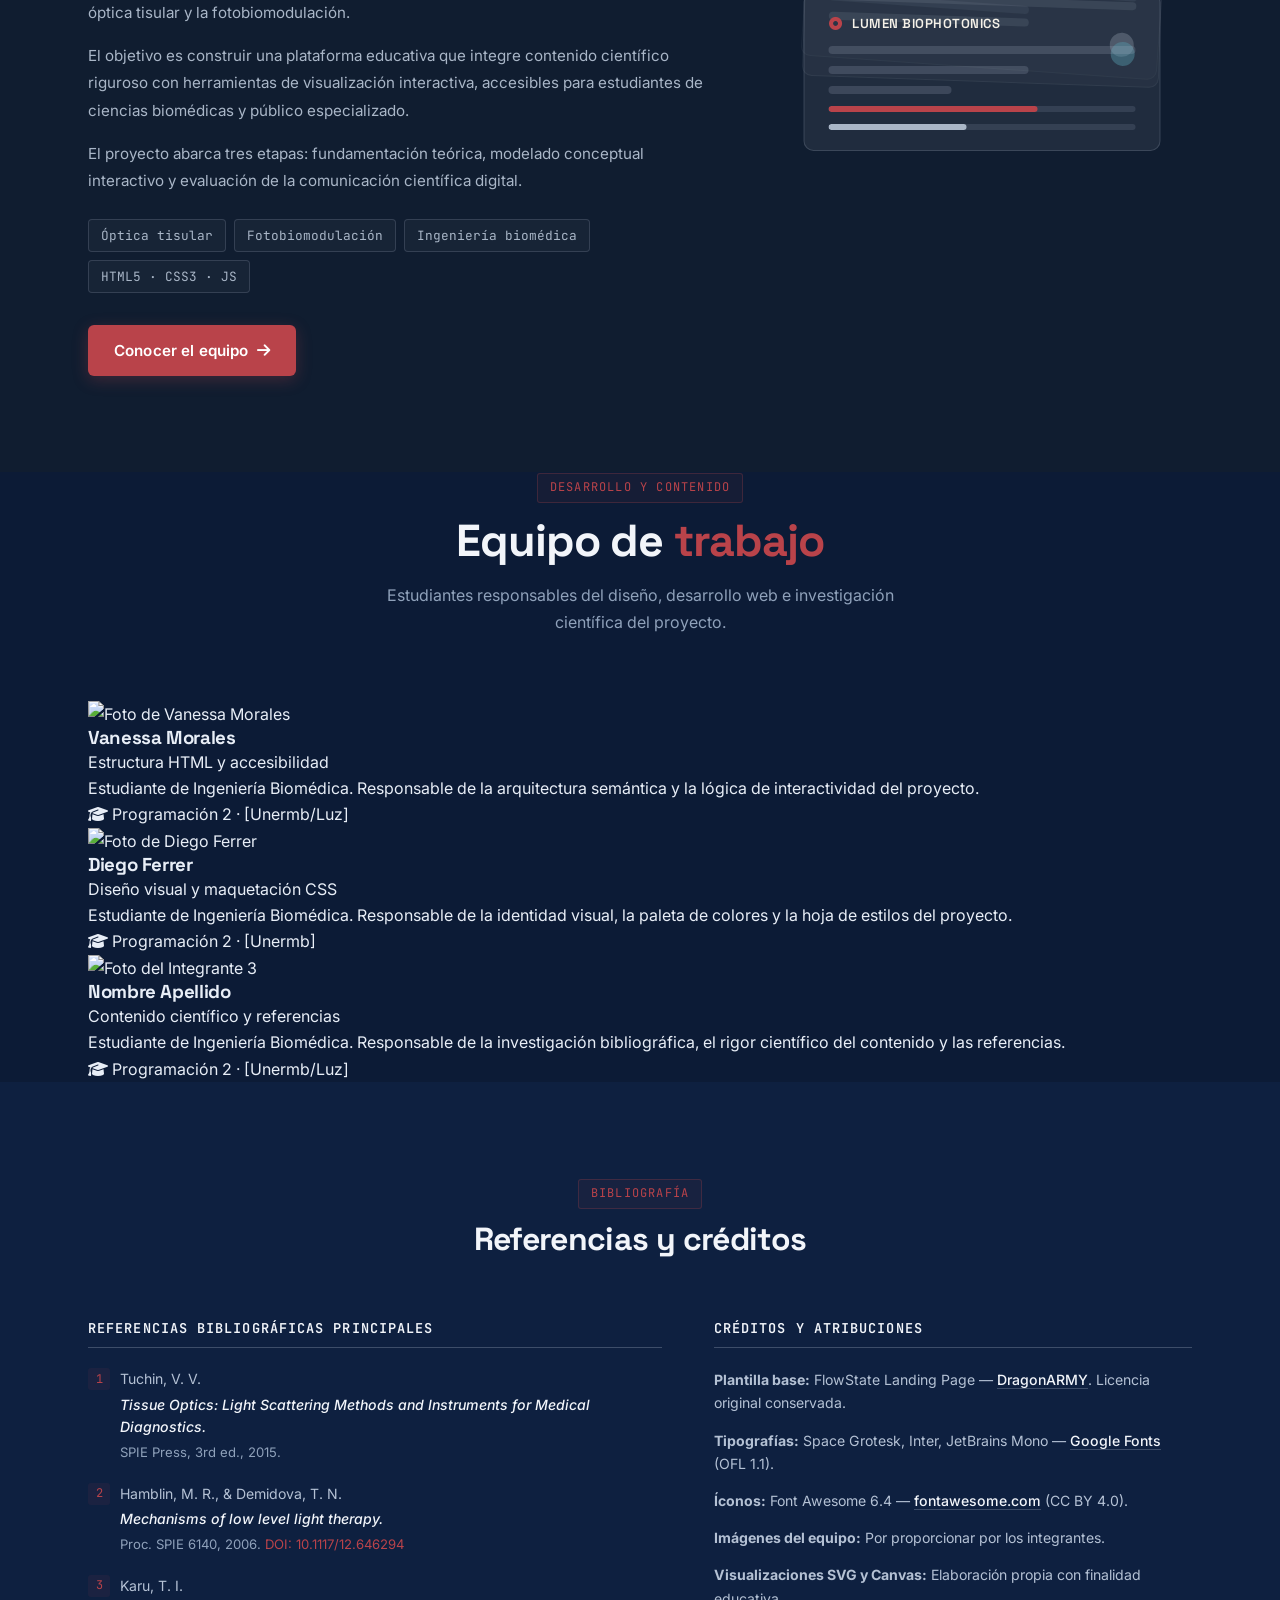
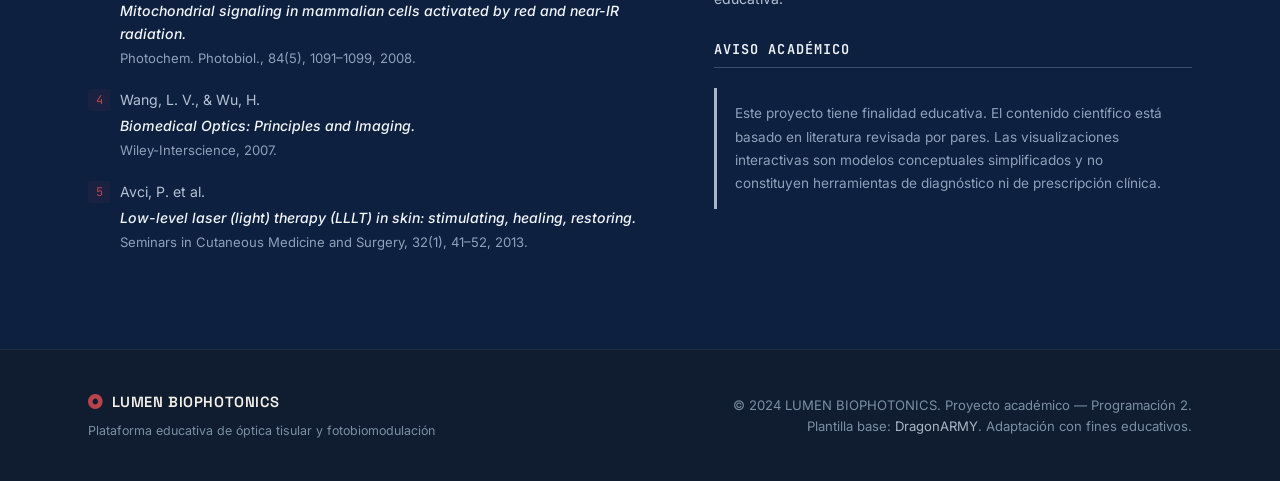
==== commit b64f2003: "Estructura limpia del equipo" ====
--- a/index.html
+++ b/index.html
@@ -784,81 +784,66 @@
              NOTA: Las fotografías reales deben ser proporcionadas por el equipo.
              Mientras tanto, se reservan los espacios con placeholder accesible.
         ============================================================ -->
-        <section id="equipo" class="team-section" aria-labelledby="team-heading">
+        <!-- F. EQUIPO DE TRABAJO -->
+        <section id="equipo" class="equipo" aria-labelledby="equipo-heading">
             <div class="container">
-
                 <div class="section-header fade-in">
-                    <span class="section-tag">Integrantes</span>
-                    <h2 id="team-heading">
-                        Equipo de <span class="accent-text">trabajo</span>
-                    </h2>
-                    <p>Proyecto colaborativo desarrollado por estudiantes de ingeniería biomédica.</p>
-                </div>
-
-                <div class="team-grid" role="list">
-
-                    <!-- Integrante 1 — Completar con datos reales -->
-                    <article class="team-card fade-in" role="listitem" id="team-member-1">
-                        <div class="team-avatar-wrap">
-                            <img src="assets/vanessa-png.jpg" alt="Vanessa Virginia Morales" class="team-photo">
-                        </div>
-                        <div class="team-info">
-                            <h3 class="team-name">Vanessa Morales</h3>
-                            <span class="team-role">Estructura HTML y accesibilidad</span>
-                            <p class="team-bio">Estudiante de Ingeniería Biomédica. Responsable de la arquitectura
+                    <span class="section-tag">Desarrollo y contenido</span>
+                    <h2 id="equipo-heading">Equipo de <span class="accent-text">trabajo</span></h2>
+                    <p>Estudiantes responsables del diseño, desarrollo web e investigación científica del proyecto.</p>
+                </div>
+
+                <div class="equipo-grid">
+                    <!-- Integrante 1 -->
+                    <article class="card member-card fade-in">
+                        <div class="member-avatar">
+                            <img src="assets/images/vanessa.jpg" alt="Foto de Vanessa Morales">
+                        </div>
+                        <div class="member-content">
+                            <h3>Vanessa Morales</h3>
+                            <p class="member-role">Estructura HTML y accesibilidad</p>
+                            <p class="member-bio">Estudiante de Ingeniería Biomédica. Responsable de la arquitectura
                                 semántica y la lógica de interactividad del proyecto.</p>
-                            <div class="team-academic">
+                            <div class="member-meta">
                                 <i class="fas fa-graduation-cap" aria-hidden="true"></i>
                                 <span>Programación 2 · [Unermb/Luz]</span>
                             </div>
                         </div>
                     </article>
 
-                    <!-- Integrante 2 — Completar con datos reales -->
-                    <article class="team-card fade-in" role="listitem" id="team-member-2">
-                        <div class="team-avatar-wrap">
-                            <img src="assets/diego-png.jpg" alt="Nombre Apellido" class="team-photo">
-                        </div>
-                        <div class="team-info">
-                            <h3 class="team-name">Diego Ferrer</h3>
-                            <span class="team-role">Diseño visual y maquetación CSS</span>
-                            <p class="team-bio">Estudiante de Ingeniería Biomédica. Responsable de la identidad visual,
-                                la paleta de colores y la hoja de estilos del proyecto.</p>
-                            <div class="team-academic">
+                    <!-- Integrante 2 -->
+                    <article class="card member-card fade-in">
+                        <div class="member-avatar">
+                            <img src="assets/images/diego.jpg" alt="Foto de Diego Ferrer">
+                        </div>
+                        <div class="member-content">
+                            <h3>Diego Ferrer</h3>
+                            <p class="member-role">Diseño visual y maquetación CSS</p>
+                            <p class="member-bio">Estudiante de Ingeniería Biomédica. Responsable de la identidad
+                                visual, la paleta de colores y la hoja de estilos del proyecto.</p>
+                            <div class="member-meta">
                                 <i class="fas fa-graduation-cap" aria-hidden="true"></i>
                                 <span>Programación 2 · [Unermb]</span>
                             </div>
                         </div>
                     </article>
 
-                    <!-- Integrante 3 — Completar con datos reales -->
-                    <article class="team-card fade-in" role="listitem" id="team-member-3">
-                        <div class="team-avatar-wrap">
-                            <img src="assets/lisa-png.jpg" alt="Nombre Apellido" class="team-photo">
-                            <div class="team-info">
-                                <h3 class="team-name">Lisamnys Cordero</h3>
-                                <span class="team-role">Contenido científico y referencias</span>
-                                <p class="team-bio">Estudiante de Informatica e Ingeniería Biomédica. Responsable de la
-                                    investigación bibliográfica, el rigor científico del contenido y las referencias.
-                                </p>
-                                <div class="team-academic">
-                                    <i class="fas fa-graduation-cap" aria-hidden="true"></i>
-                                    <span>Programación 2 · [Unermb/Luz]</span>
-                                </div>
-                            </div>
-                        </div>
-                        <div class="team-info">
-                            <h3 class="team-name">Nombre Apellido</h3>
-                            <span class="team-role">Contenido científico y referencias</span>
-                            <p class="team-bio">Estudiante de Ingeniería Biomédica. Responsable de la investigación
+                    <!-- Integrante 3 -->
+                    <article class="card member-card fade-in">
+                        <div class="member-avatar">
+                            <img src="assets/images/integrante3.jpg" alt="Foto del Integrante 3">
+                        </div>
+                        <div class="member-content">
+                            <h3>Nombre Apellido</h3>
+                            <p class="member-role">Contenido científico y referencias</p>
+                            <p class="member-bio">Estudiante de Ingeniería Biomédica. Responsable de la investigación
                                 bibliográfica, el rigor científico del contenido y las referencias.</p>
-                            <div class="team-academic">
+                            <div class="member-meta">
                                 <i class="fas fa-graduation-cap" aria-hidden="true"></i>
-                                <span>Programación 2 · [Institución]</span>
+                                <span>Programación 2 · [Unermb/Luz]</span>
                             </div>
                         </div>
                     </article>
-
                 </div>
             </div>
         </section>
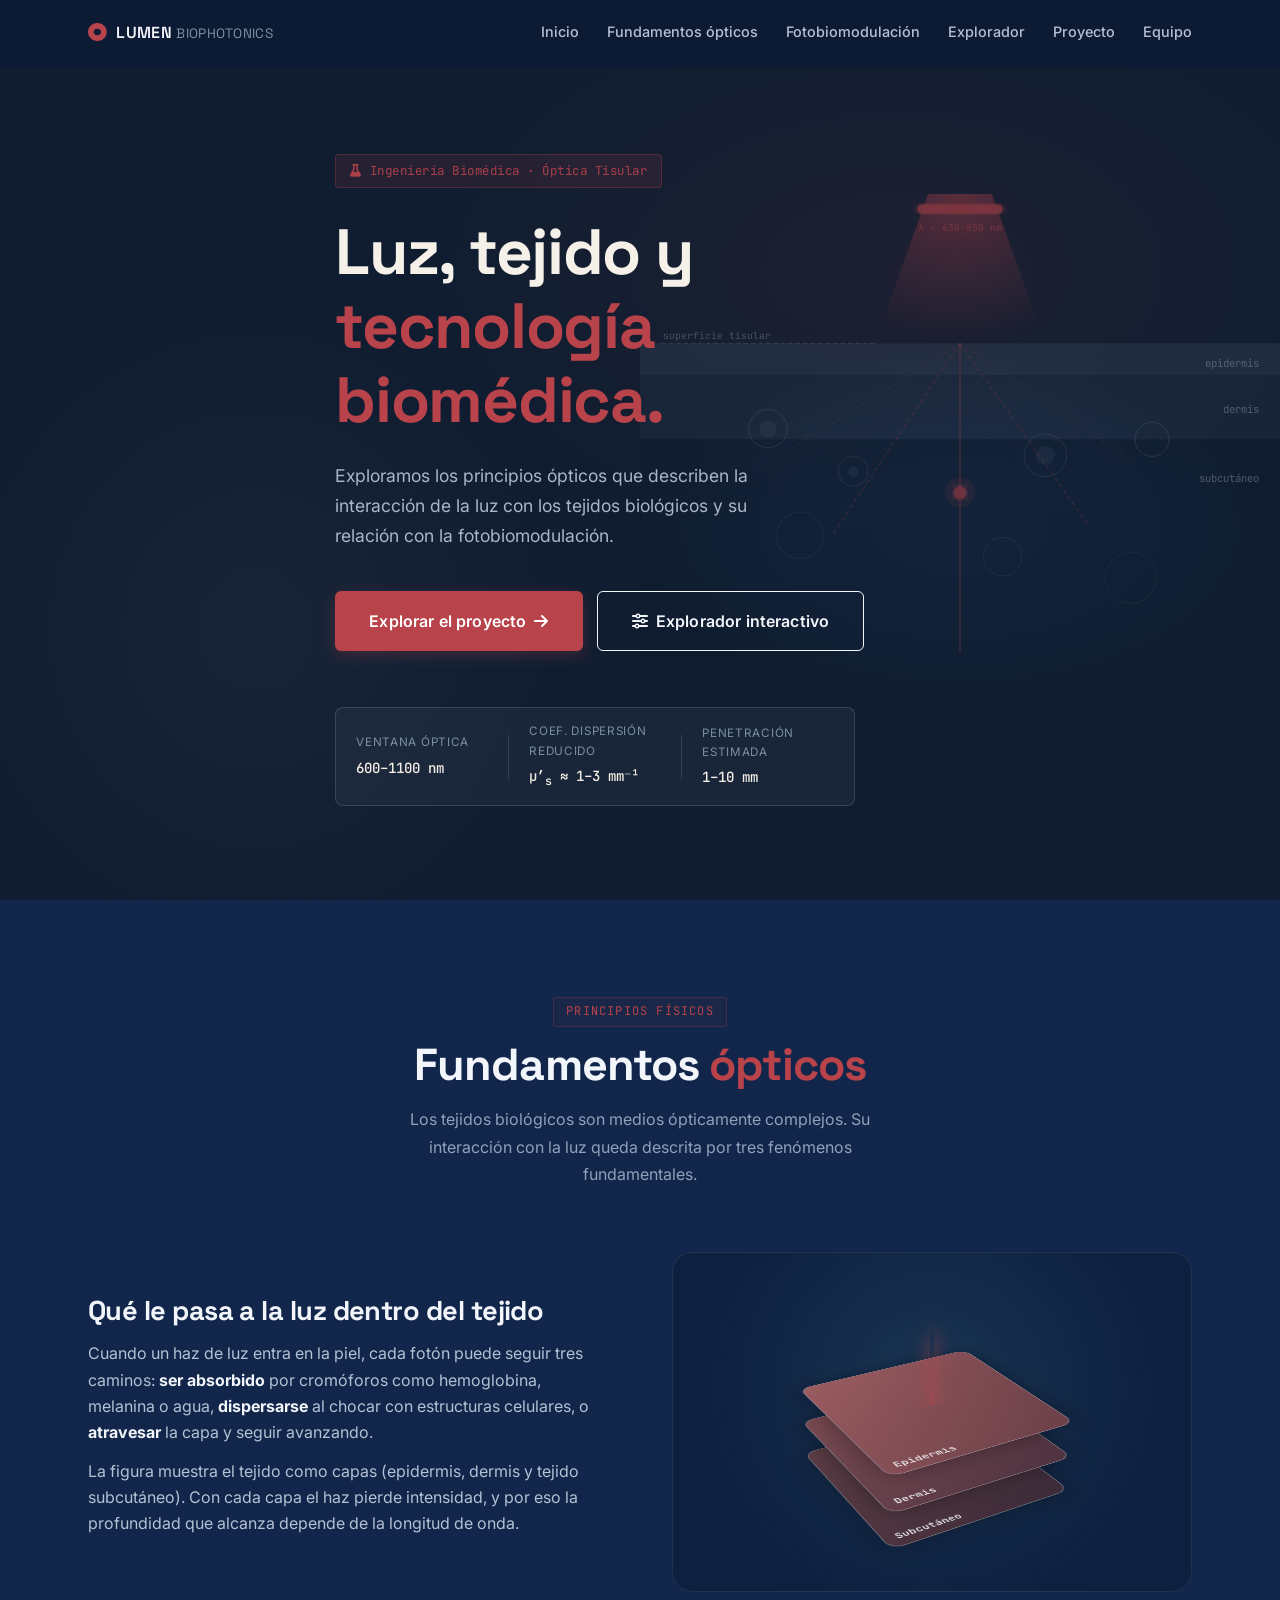
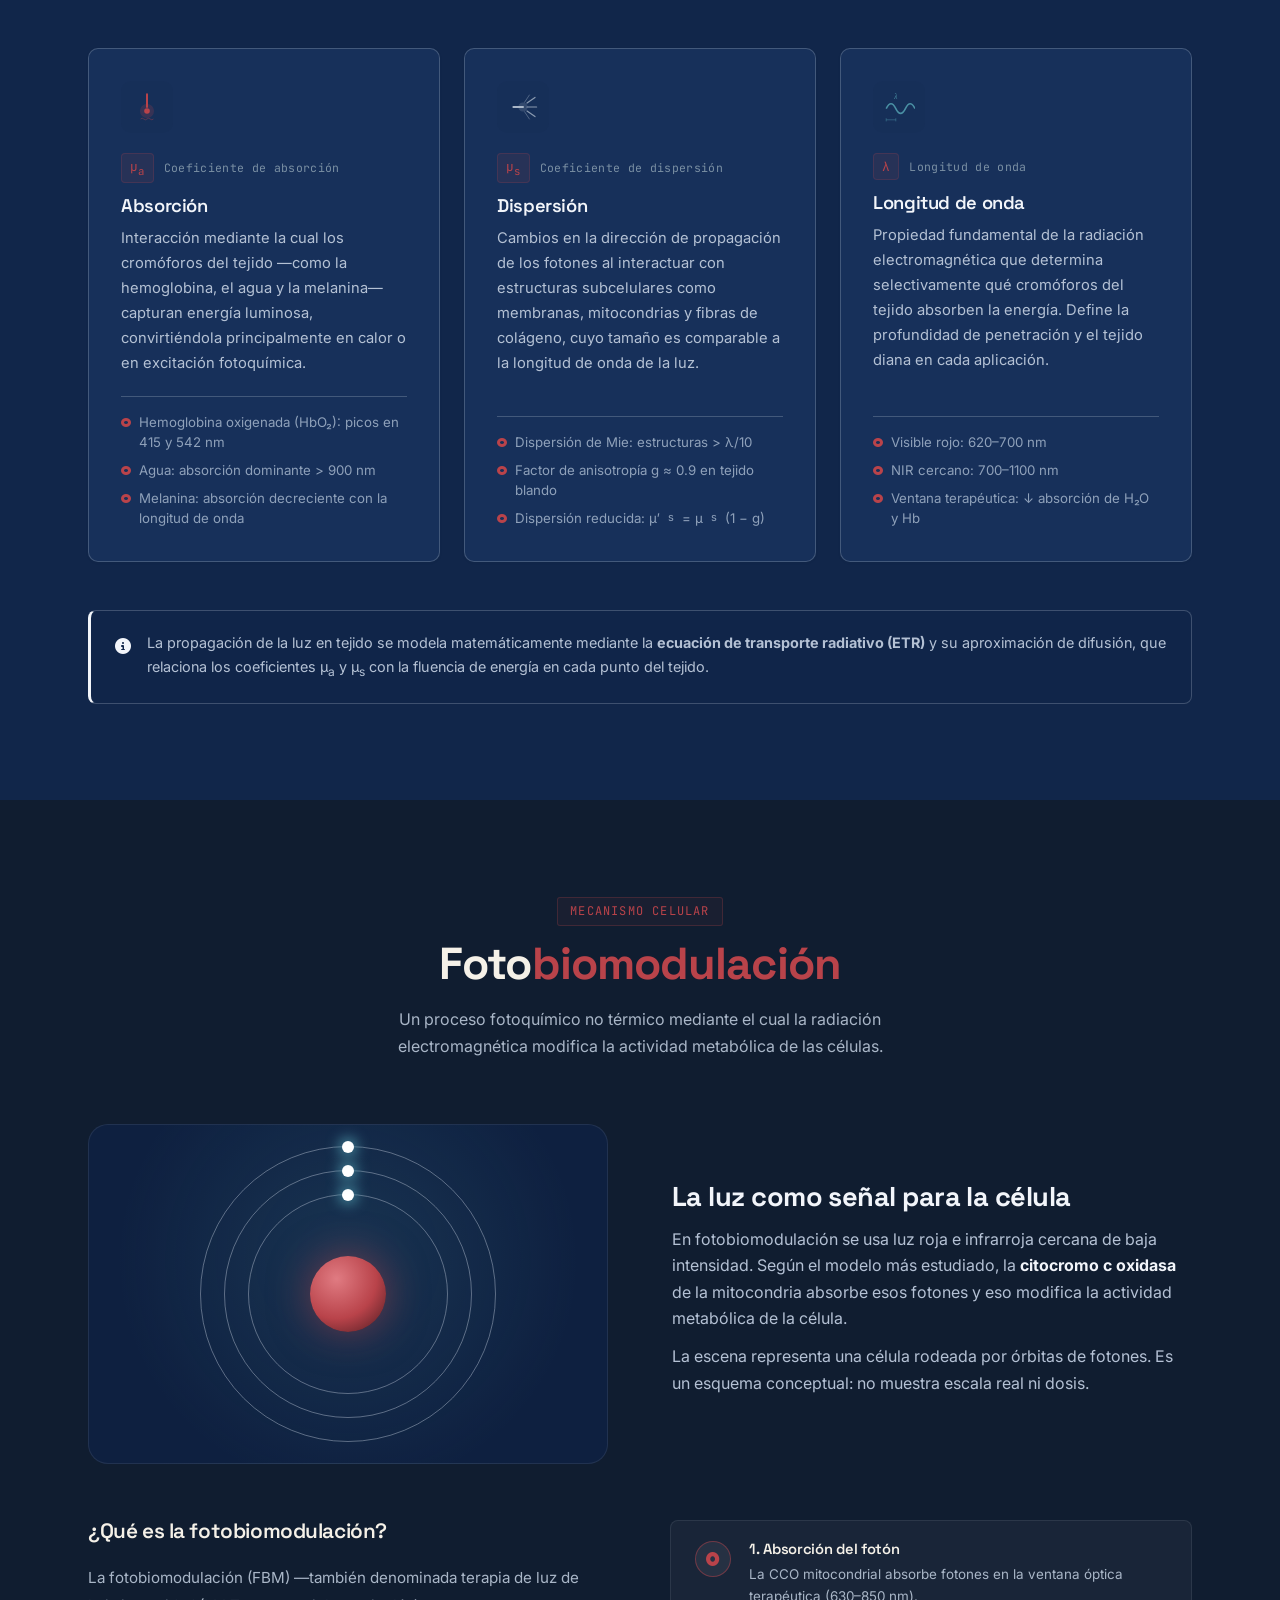
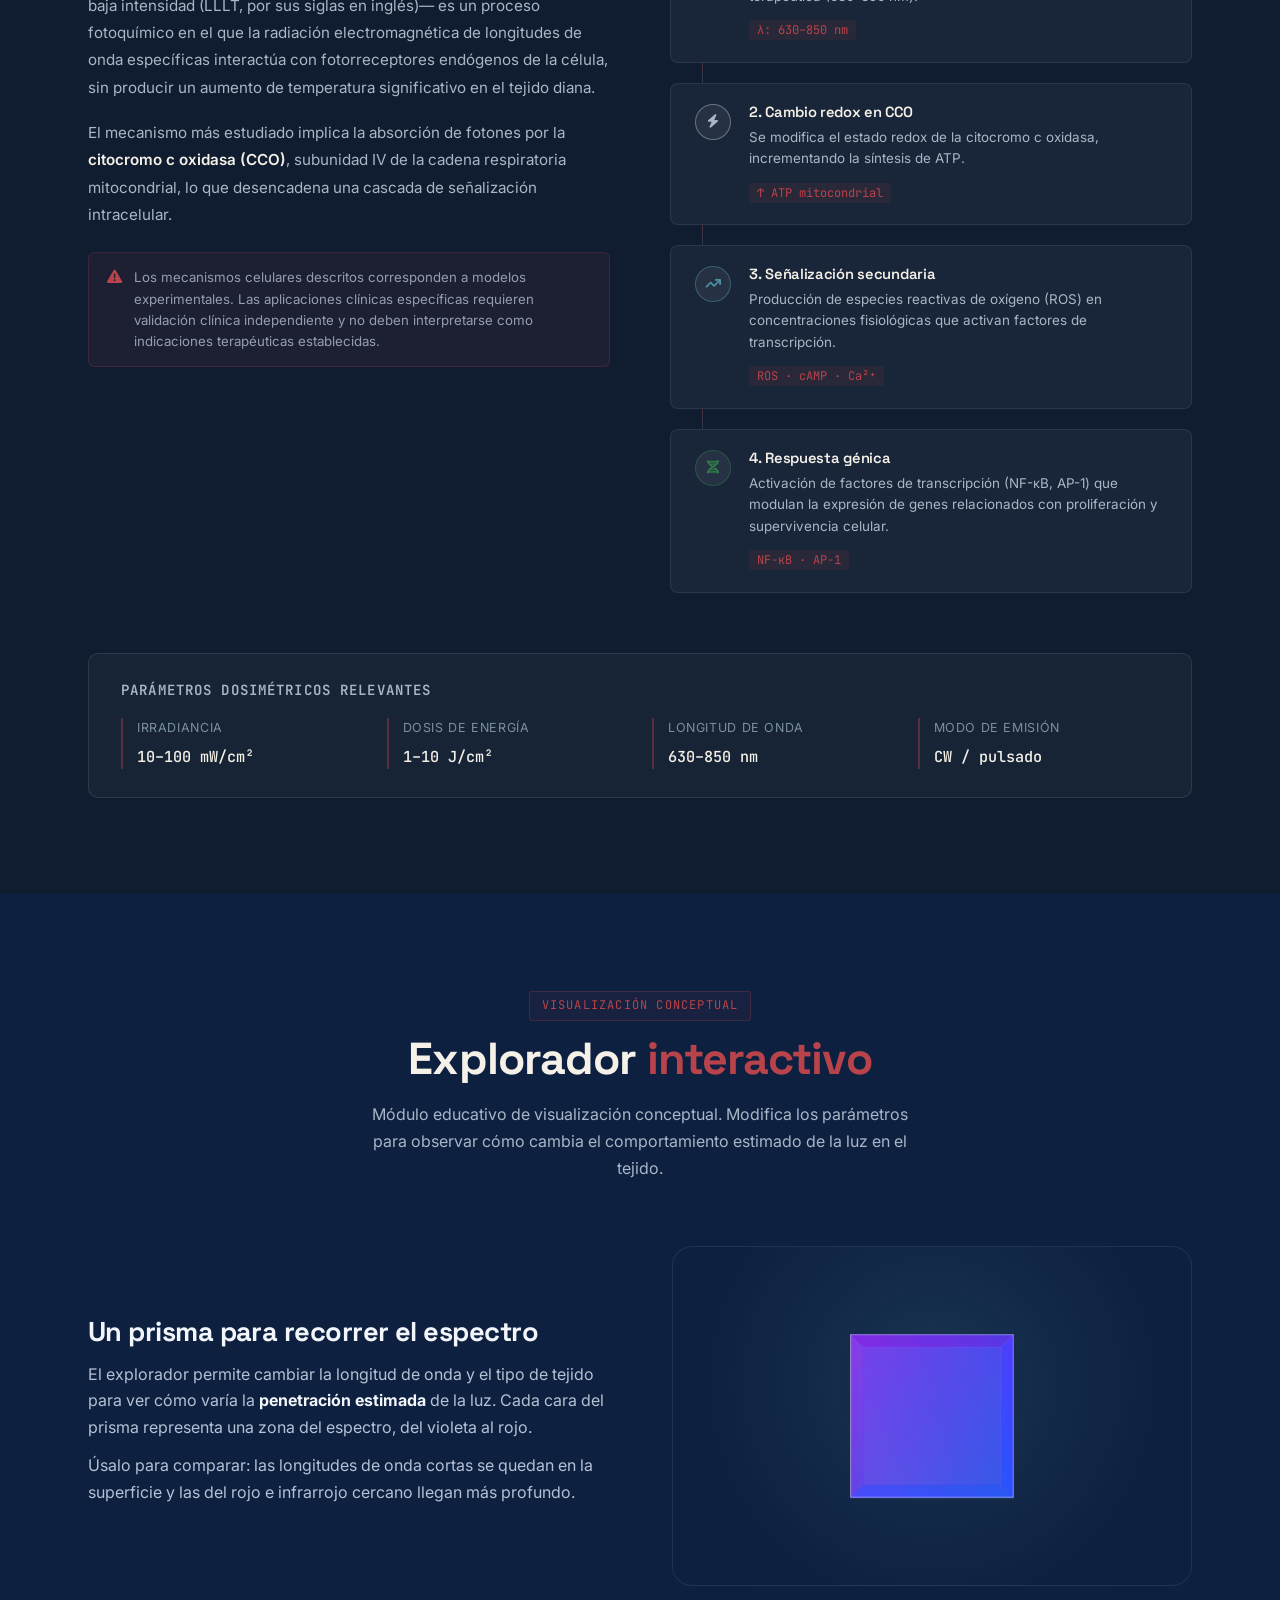
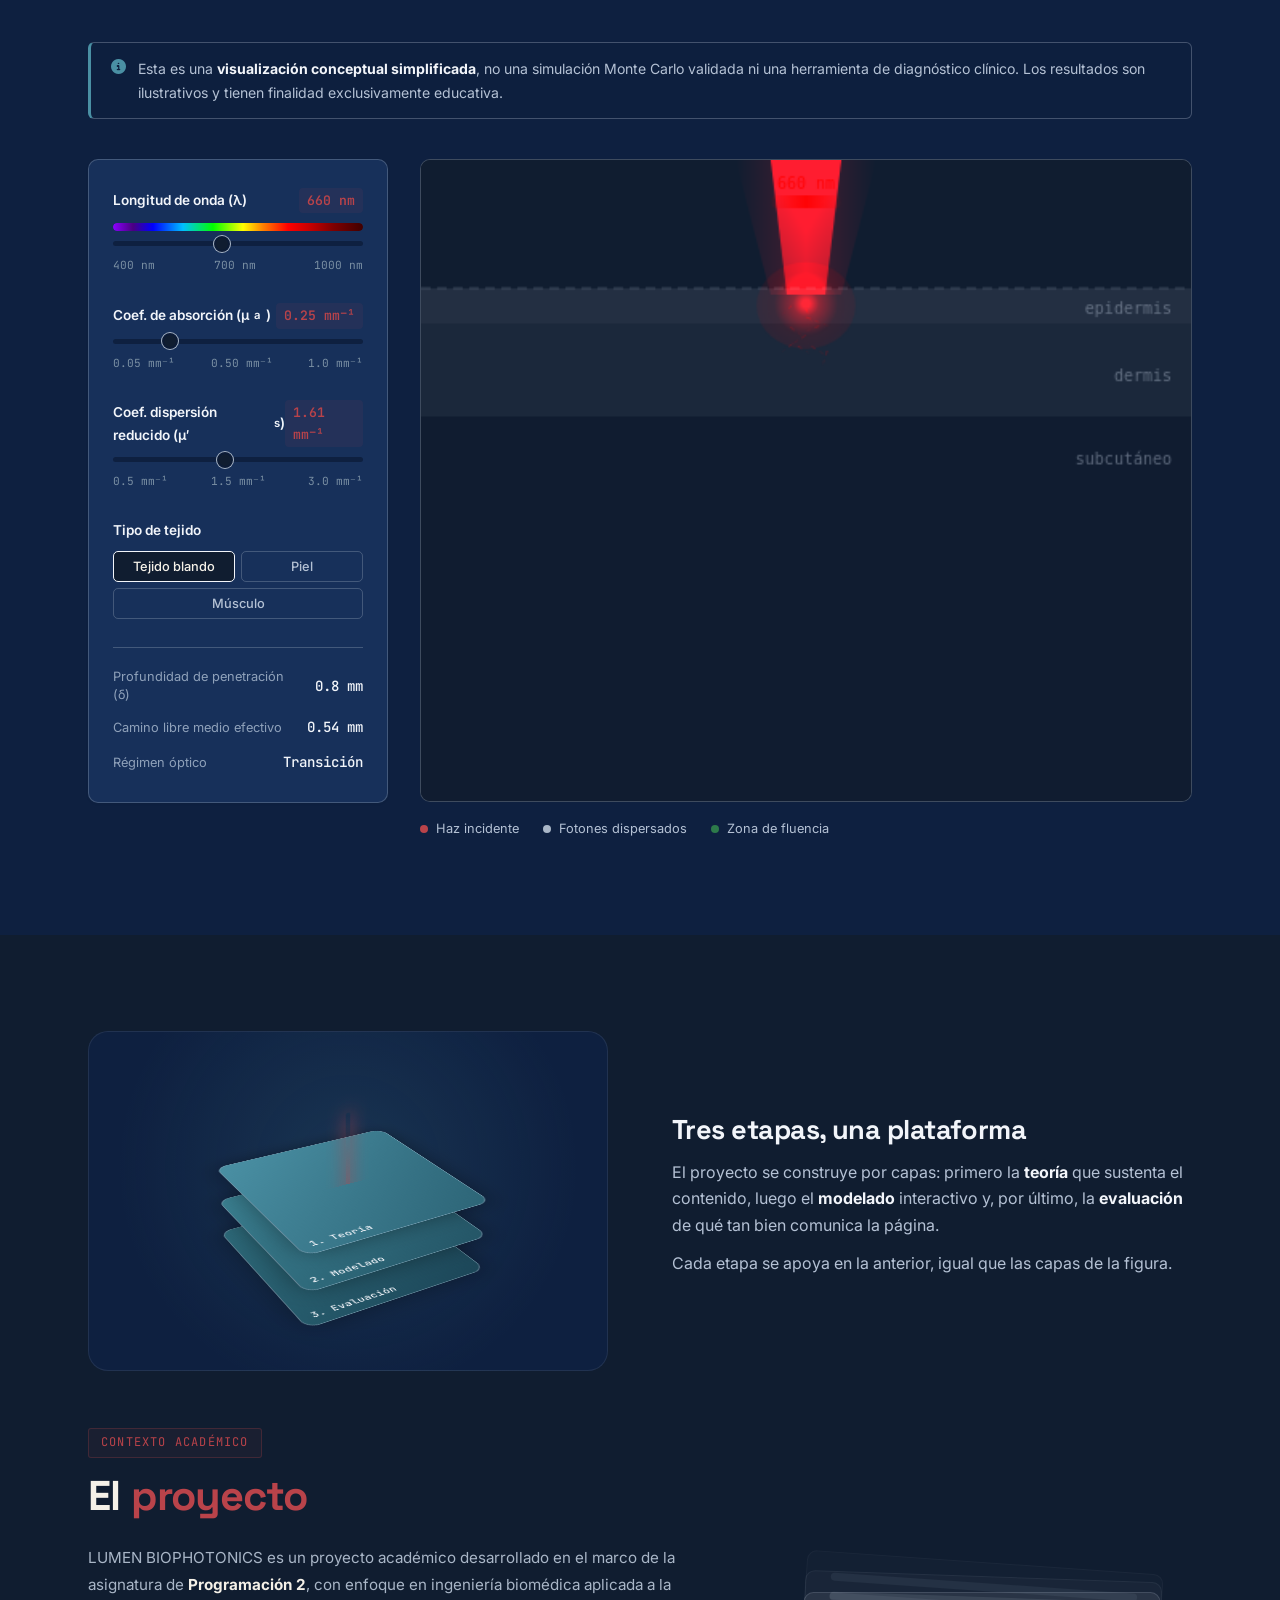
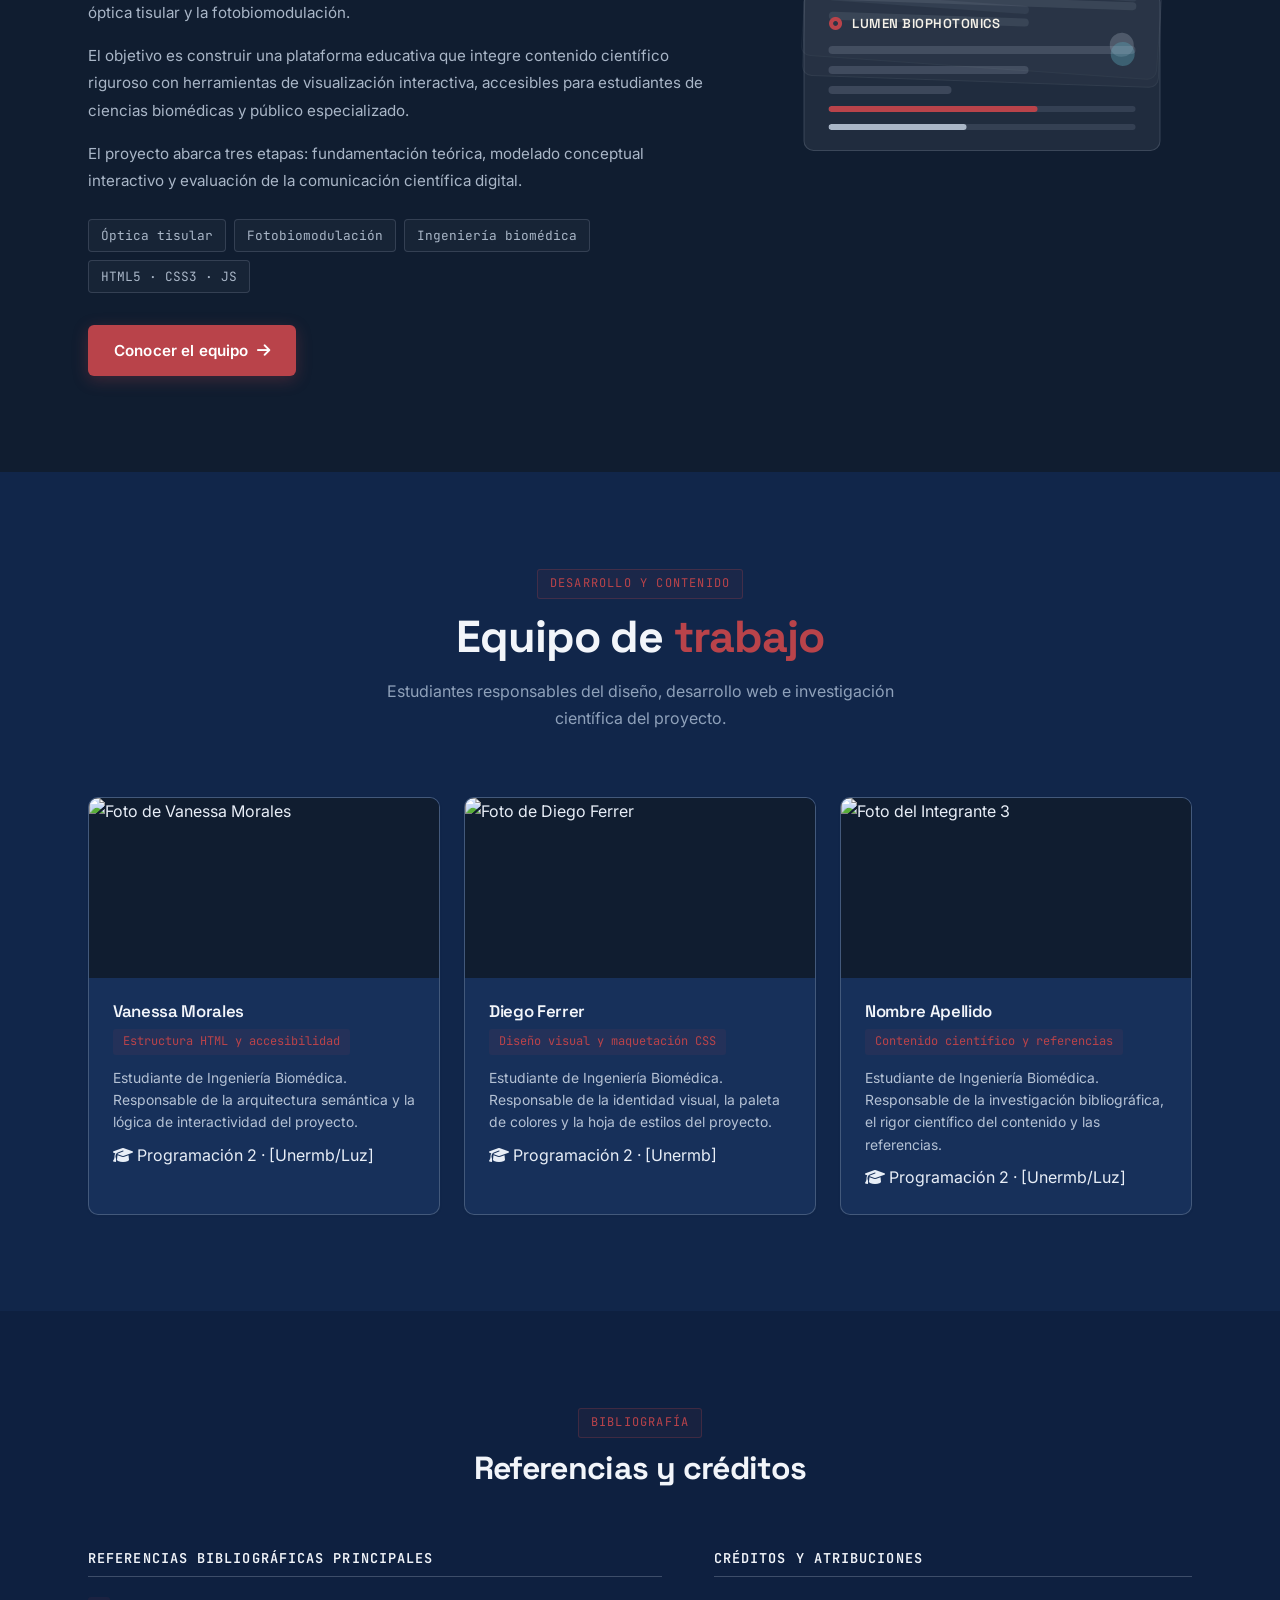
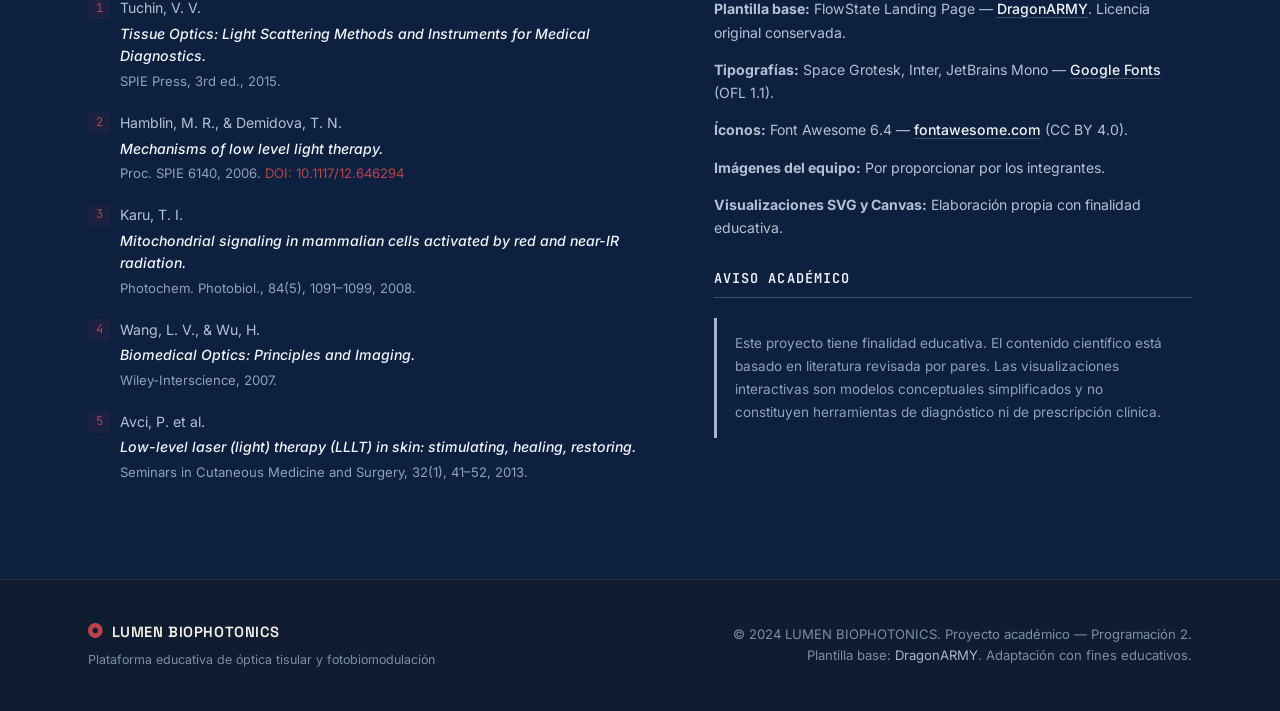
==== commit fccecf61: "Restaurando clases CSS originales del equipo" ====
--- a/index.html
+++ b/index.html
@@ -785,26 +785,27 @@
              Mientras tanto, se reservan los espacios con placeholder accesible.
         ============================================================ -->
         <!-- F. EQUIPO DE TRABAJO -->
-        <section id="equipo" class="equipo" aria-labelledby="equipo-heading">
+        <!-- F. EQUIPO DE TRABAJO -->
+        <section id="equipo" class="team-section" aria-labelledby="team-heading">
             <div class="container">
                 <div class="section-header fade-in">
                     <span class="section-tag">Desarrollo y contenido</span>
-                    <h2 id="equipo-heading">Equipo de <span class="accent-text">trabajo</span></h2>
+                    <h2 id="team-heading">Equipo de <span class="accent-text">trabajo</span></h2>
                     <p>Estudiantes responsables del diseño, desarrollo web e investigación científica del proyecto.</p>
                 </div>
 
-                <div class="equipo-grid">
+                <div class="team-grid" role="list">
                     <!-- Integrante 1 -->
-                    <article class="card member-card fade-in">
-                        <div class="member-avatar">
-                            <img src="assets/images/vanessa.jpg" alt="Foto de Vanessa Morales">
-                        </div>
-                        <div class="member-content">
-                            <h3>Vanessa Morales</h3>
-                            <p class="member-role">Estructura HTML y accesibilidad</p>
-                            <p class="member-bio">Estudiante de Ingeniería Biomédica. Responsable de la arquitectura
+                    <article class="team-card fade-in" role="listitem">
+                        <div class="team-avatar-wrap">
+                            <img src="assets/vanessa-png.jpg" alt="Foto de Vanessa Morales">
+                        </div>
+                        <div class="team-info">
+                            <h3 class="team-name">Vanessa Morales</h3>
+                            <span class="team-role">Estructura HTML y accesibilidad</span>
+                            <p class="team-bio">Estudiante de Ingeniería Biomédica. Responsable de la arquitectura
                                 semántica y la lógica de interactividad del proyecto.</p>
-                            <div class="member-meta">
+                            <div class="team-meta">
                                 <i class="fas fa-graduation-cap" aria-hidden="true"></i>
                                 <span>Programación 2 · [Unermb/Luz]</span>
                             </div>
@@ -812,16 +813,16 @@
                     </article>
 
                     <!-- Integrante 2 -->
-                    <article class="card member-card fade-in">
-                        <div class="member-avatar">
-                            <img src="assets/images/diego.jpg" alt="Foto de Diego Ferrer">
-                        </div>
-                        <div class="member-content">
-                            <h3>Diego Ferrer</h3>
-                            <p class="member-role">Diseño visual y maquetación CSS</p>
-                            <p class="member-bio">Estudiante de Ingeniería Biomédica. Responsable de la identidad
-                                visual, la paleta de colores y la hoja de estilos del proyecto.</p>
-                            <div class="member-meta">
+                    <article class="team-card fade-in" role="listitem">
+                        <div class="team-avatar-wrap">
+                            <img src="assets/diego.jpg" alt="Foto de Diego Ferrer">
+                        </div>
+                        <div class="team-info">
+                            <h3 class="team-name">Diego Ferrer</h3>
+                            <span class="team-role">Diseño visual y maquetación CSS</span>
+                            <p class="team-bio">Estudiante de Ingeniería Biomédica. Responsable de la identidad visual,
+                                la paleta de colores y la hoja de estilos del proyecto.</p>
+                            <div class="team-meta">
                                 <i class="fas fa-graduation-cap" aria-hidden="true"></i>
                                 <span>Programación 2 · [Unermb]</span>
                             </div>
@@ -829,16 +830,16 @@
                     </article>
 
                     <!-- Integrante 3 -->
-                    <article class="card member-card fade-in">
-                        <div class="member-avatar">
-                            <img src="assets/images/integrante3.jpg" alt="Foto del Integrante 3">
-                        </div>
-                        <div class="member-content">
-                            <h3>Nombre Apellido</h3>
-                            <p class="member-role">Contenido científico y referencias</p>
-                            <p class="member-bio">Estudiante de Ingeniería Biomédica. Responsable de la investigación
+                    <article class="team-card fade-in" role="listitem">
+                        <div class="team-avatar-wrap">
+                            <img src="assets/integrante3.jpg" alt="Foto del Integrante 3">
+                        </div>
+                        <div class="team-info">
+                            <h3 class="team-name">Nombre Apellido</h3>
+                            <span class="team-role">Contenido científico y referencias</span>
+                            <p class="team-bio">Estudiante de Ingeniería Biomédica. Responsable de la investigación
                                 bibliográfica, el rigor científico del contenido y las referencias.</p>
-                            <div class="member-meta">
+                            <div class="team-meta">
                                 <i class="fas fa-graduation-cap" aria-hidden="true"></i>
                                 <span>Programación 2 · [Unermb/Luz]</span>
                             </div>
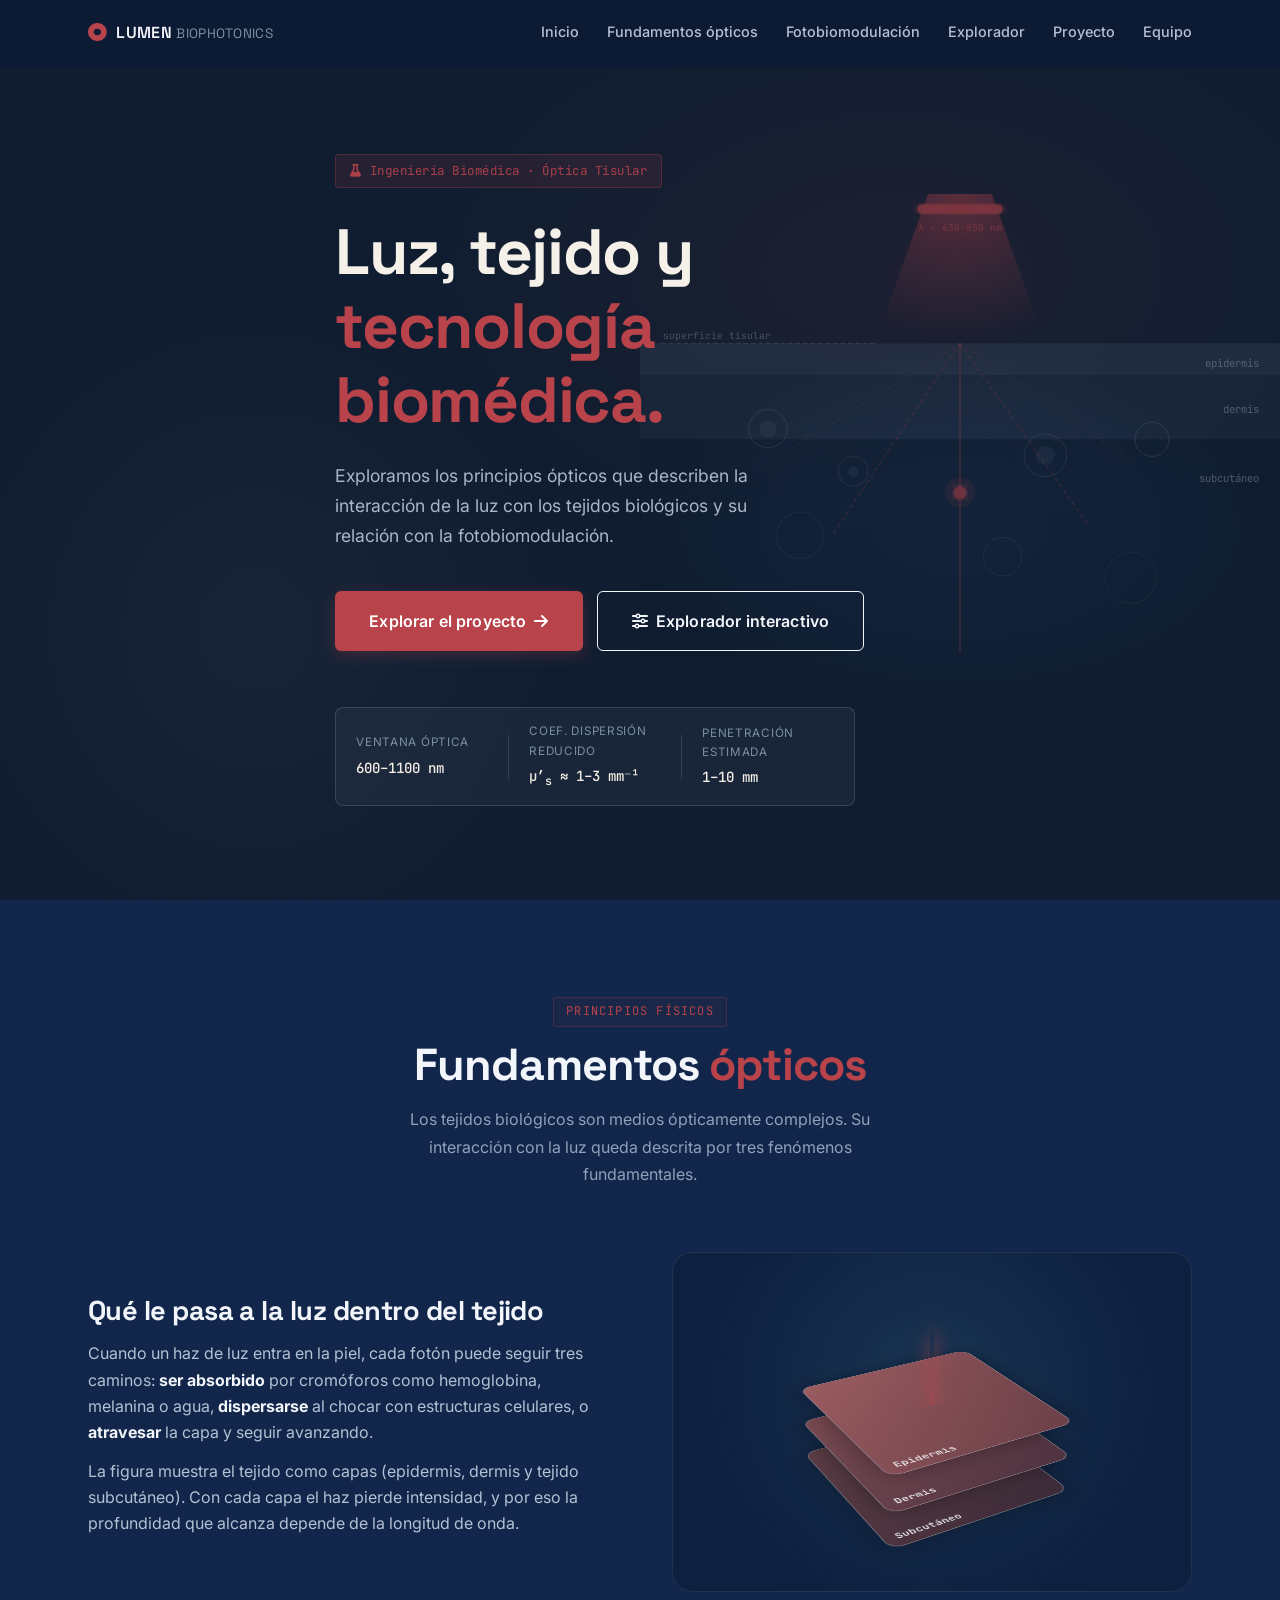
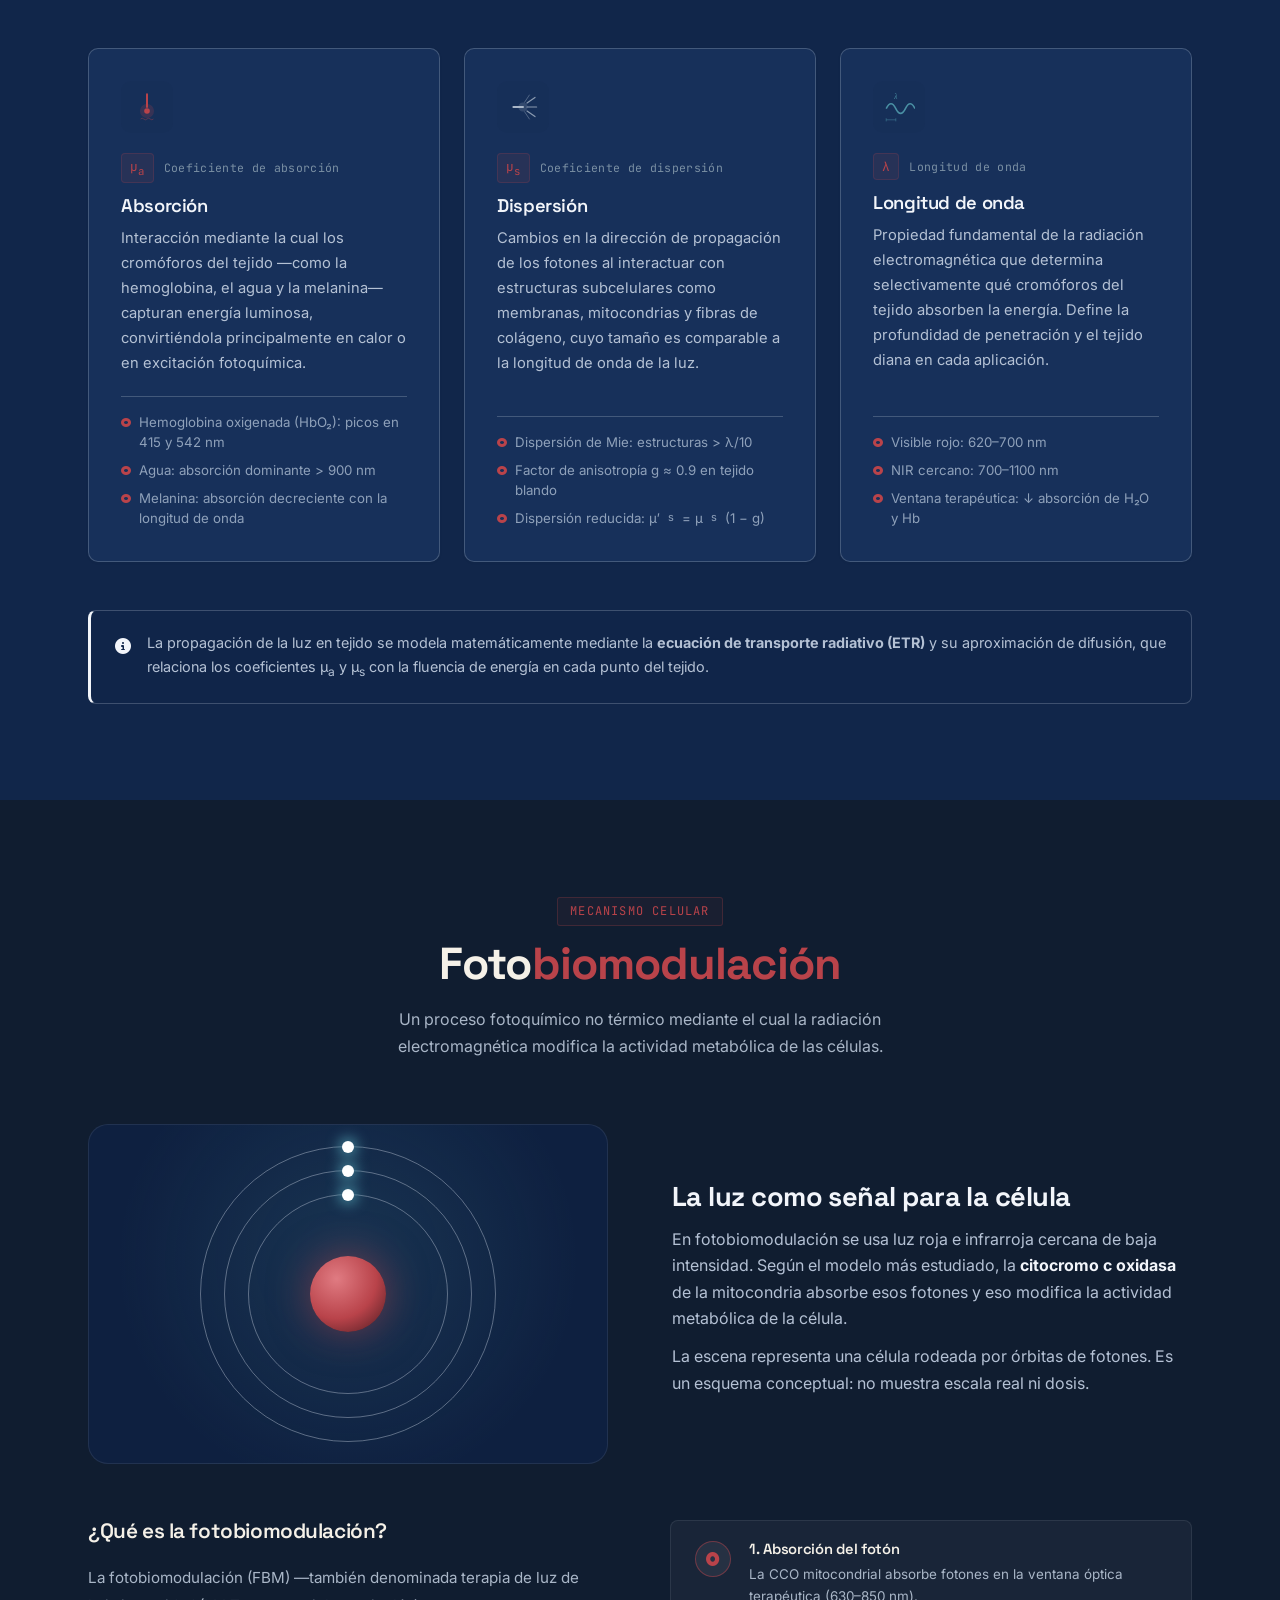
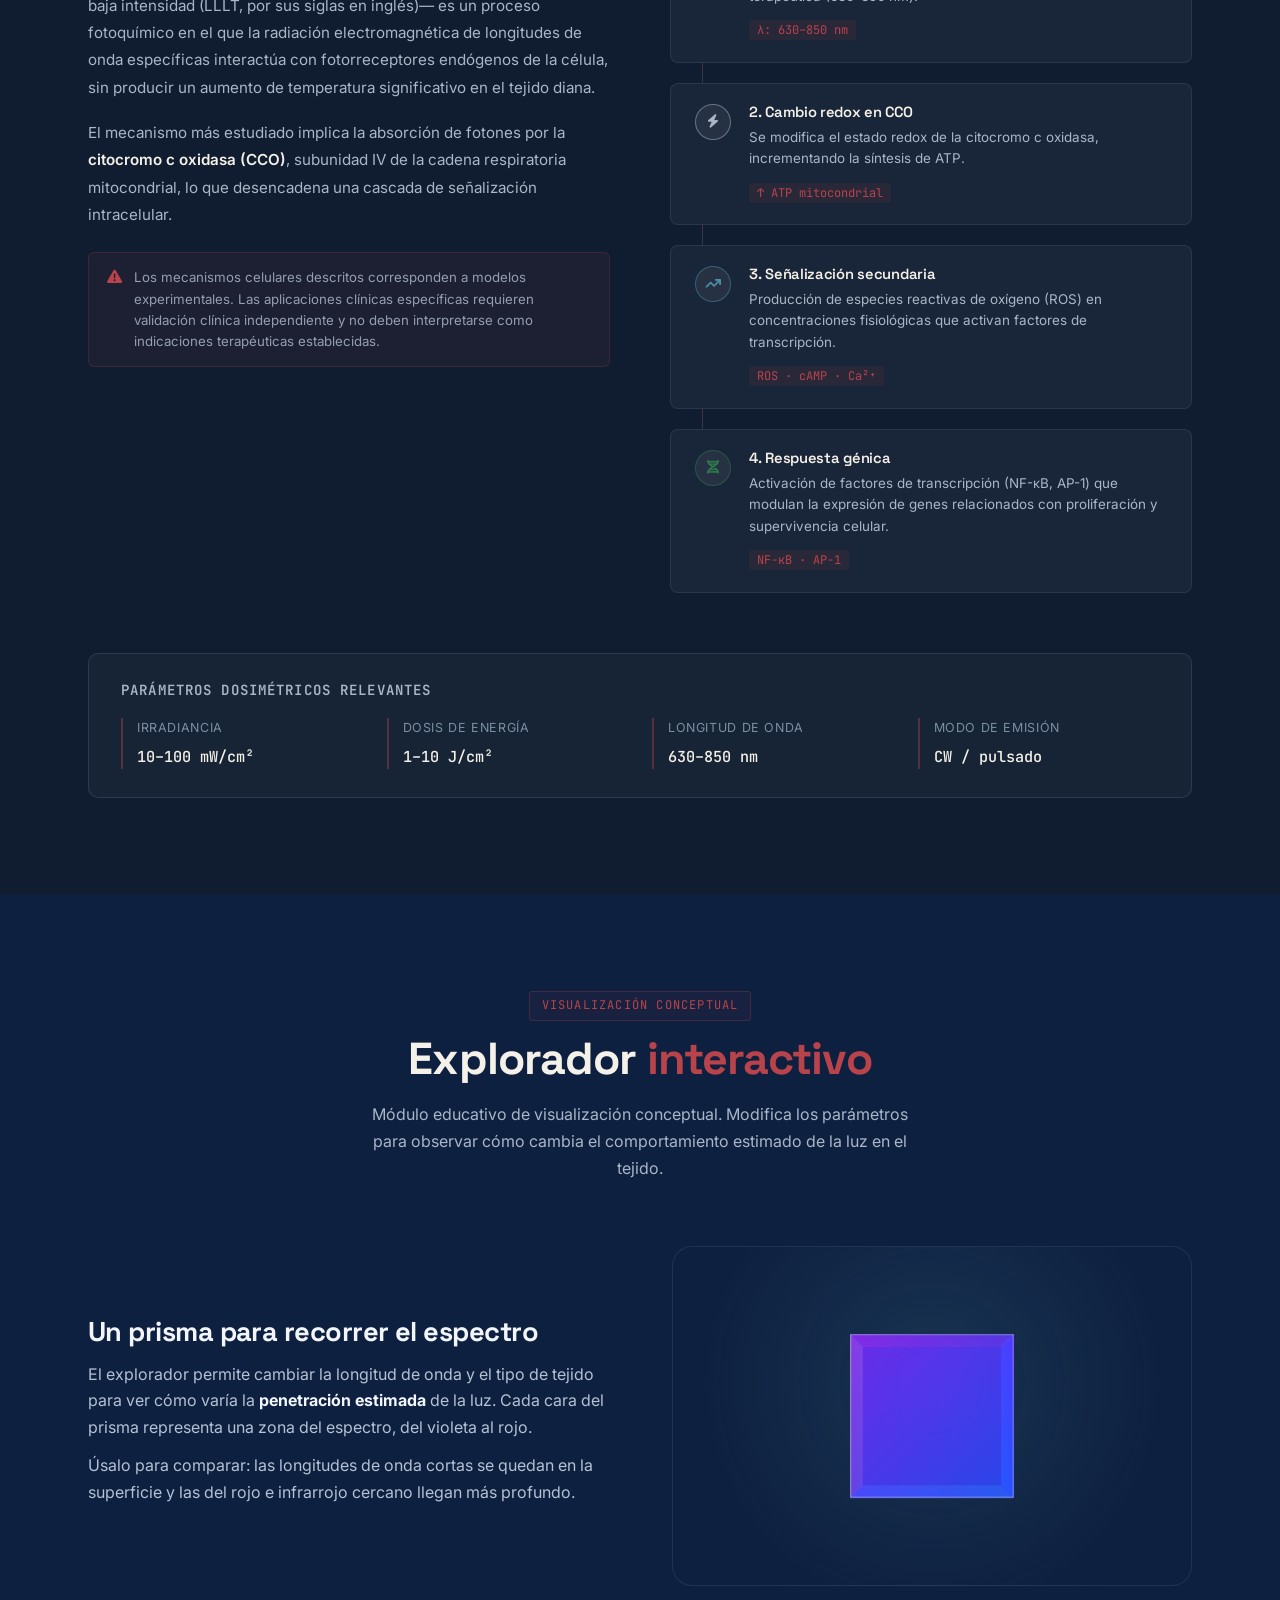
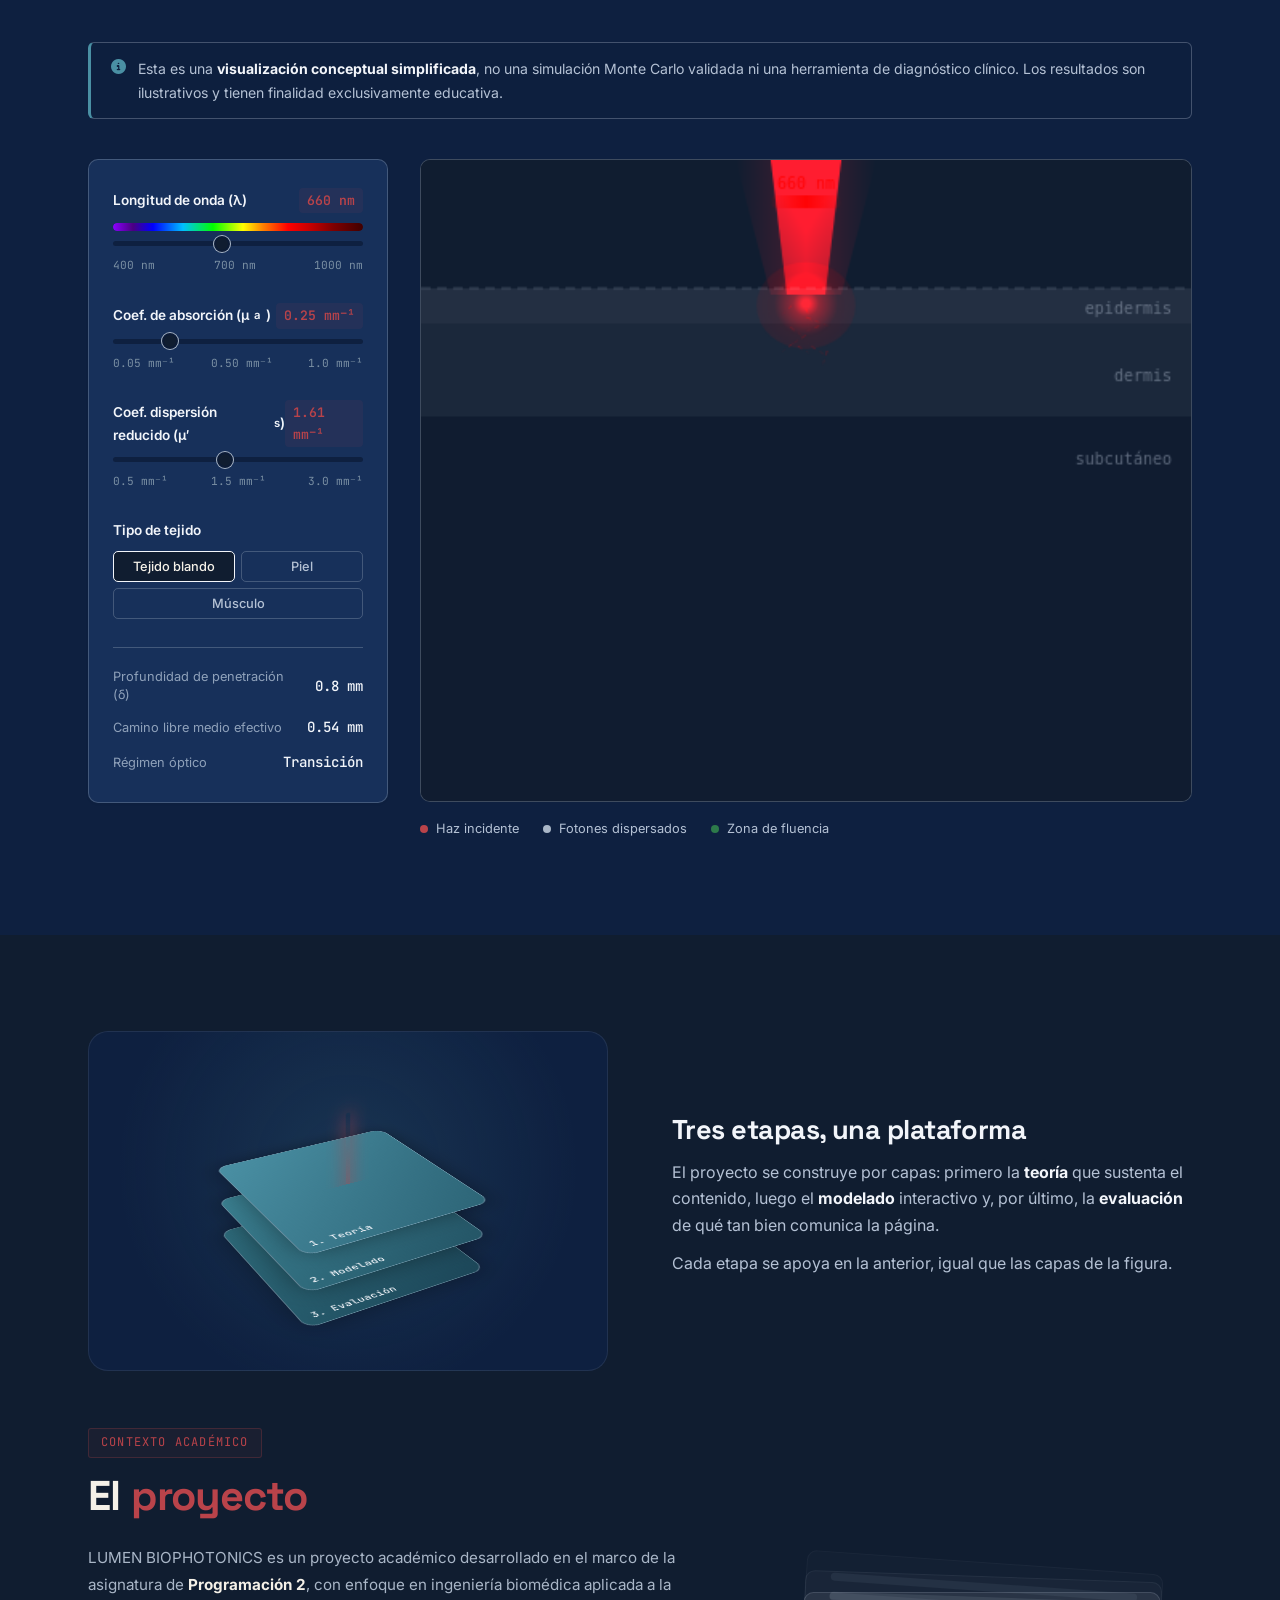
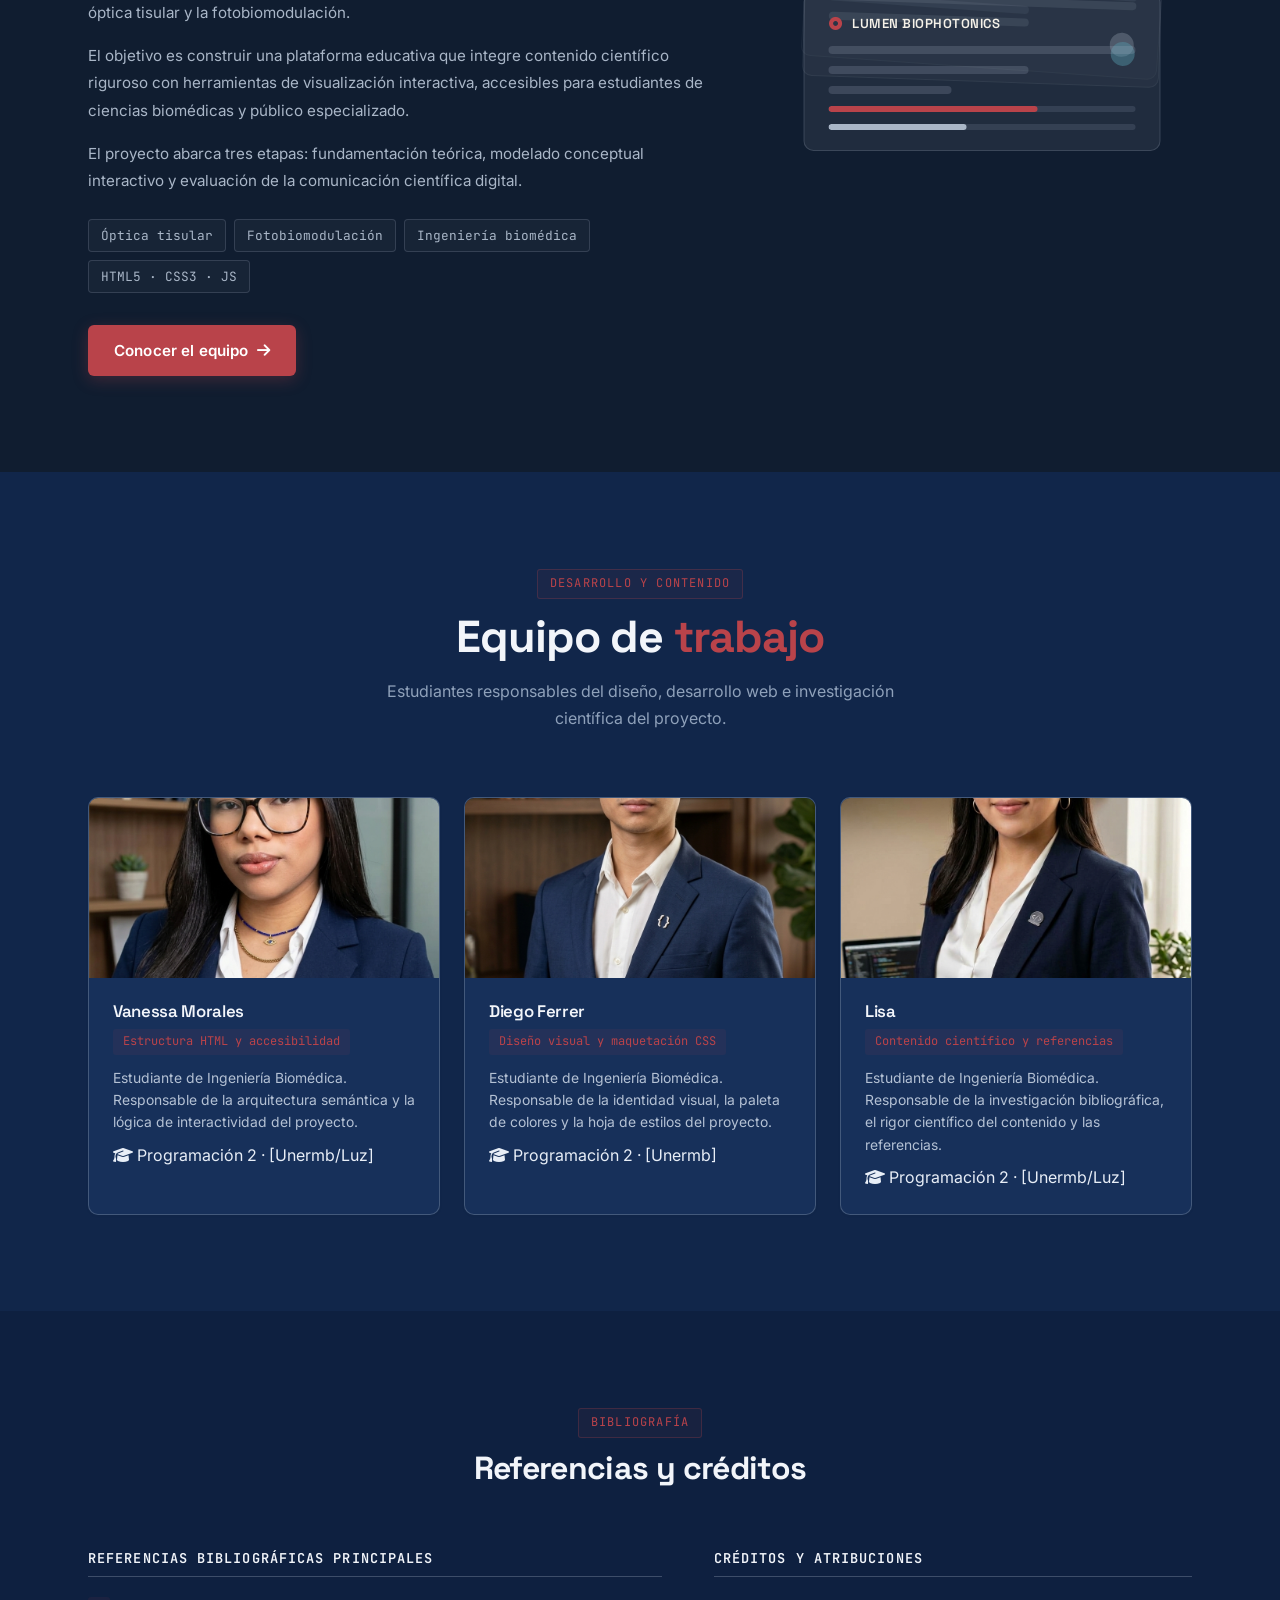
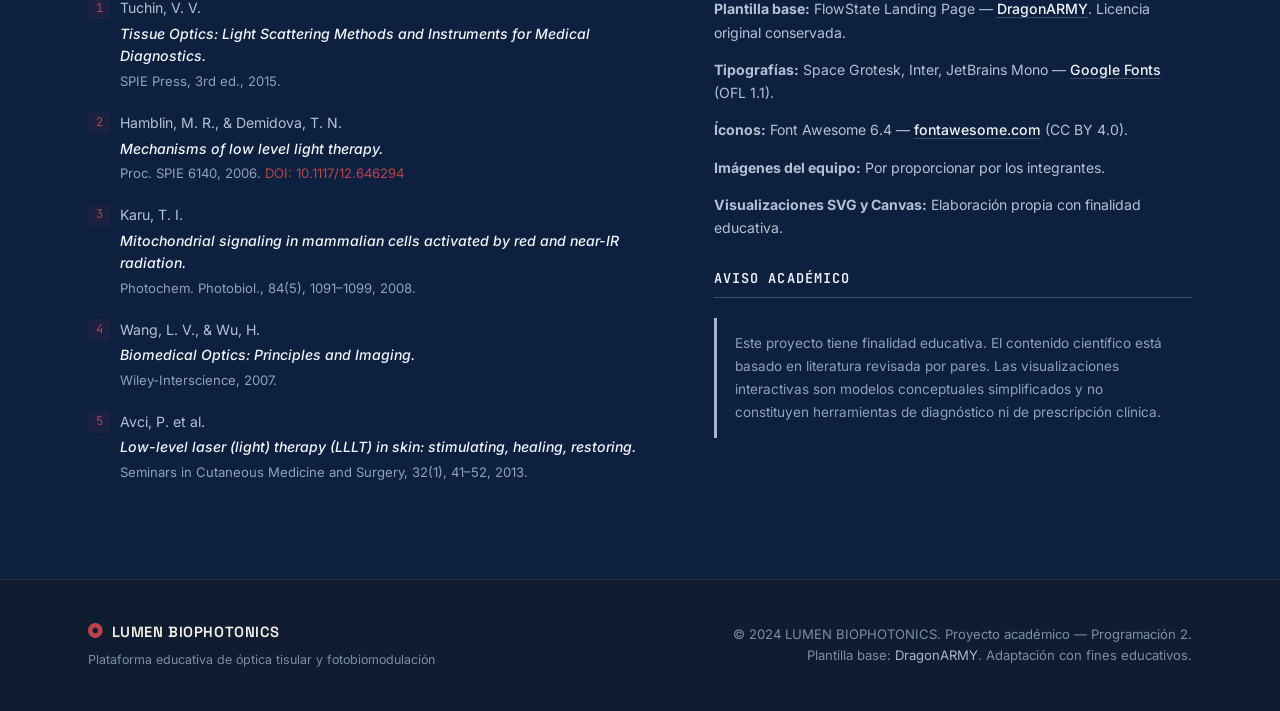
==== commit e848e139: "Ajuste de las imagenes" ====
--- a/index.html
+++ b/index.html
@@ -786,6 +786,7 @@
         ============================================================ -->
         <!-- F. EQUIPO DE TRABAJO -->
         <!-- F. EQUIPO DE TRABAJO -->
+        <!-- F. EQUIPO DE TRABAJO -->
         <section id="equipo" class="team-section" aria-labelledby="team-heading">
             <div class="container">
                 <div class="section-header fade-in">
@@ -795,10 +796,10 @@
                 </div>
 
                 <div class="team-grid" role="list">
-                    <!-- Integrante 1 -->
+                    <!-- Integrante 1: Vanessa -->
                     <article class="team-card fade-in" role="listitem">
                         <div class="team-avatar-wrap">
-                            <img src="assets/vanessa-png.jpg" alt="Foto de Vanessa Morales">
+                            <img src="assets/vanessa-png.png" alt="Foto de Vanessa Morales">
                         </div>
                         <div class="team-info">
                             <h3 class="team-name">Vanessa Morales</h3>
@@ -812,10 +813,10 @@
                         </div>
                     </article>
 
-                    <!-- Integrante 2 -->
+                    <!-- Integrante 2: Diego -->
                     <article class="team-card fade-in" role="listitem">
                         <div class="team-avatar-wrap">
-                            <img src="assets/diego.jpg" alt="Foto de Diego Ferrer">
+                            <img src="assets/diego-png.png" alt="Foto de Diego Ferrer">
                         </div>
                         <div class="team-info">
                             <h3 class="team-name">Diego Ferrer</h3>
@@ -829,13 +830,13 @@
                         </div>
                     </article>
 
-                    <!-- Integrante 3 -->
+                    <!-- Integrante 3: Lisa -->
                     <article class="team-card fade-in" role="listitem">
                         <div class="team-avatar-wrap">
-                            <img src="assets/integrante3.jpg" alt="Foto del Integrante 3">
+                            <img src="assets/lisa-png.png" alt="Foto de Lisa">
                         </div>
                         <div class="team-info">
-                            <h3 class="team-name">Nombre Apellido</h3>
+                            <h3 class="team-name">Lisa</h3>
                             <span class="team-role">Contenido científico y referencias</span>
                             <p class="team-bio">Estudiante de Ingeniería Biomédica. Responsable de la investigación
                                 bibliográfica, el rigor científico del contenido y las referencias.</p>
@@ -848,7 +849,6 @@
                 </div>
             </div>
         </section>
-
         <!-- ============================================================
              G. REFERENCIAS Y CRÉDITOS
              #referencias
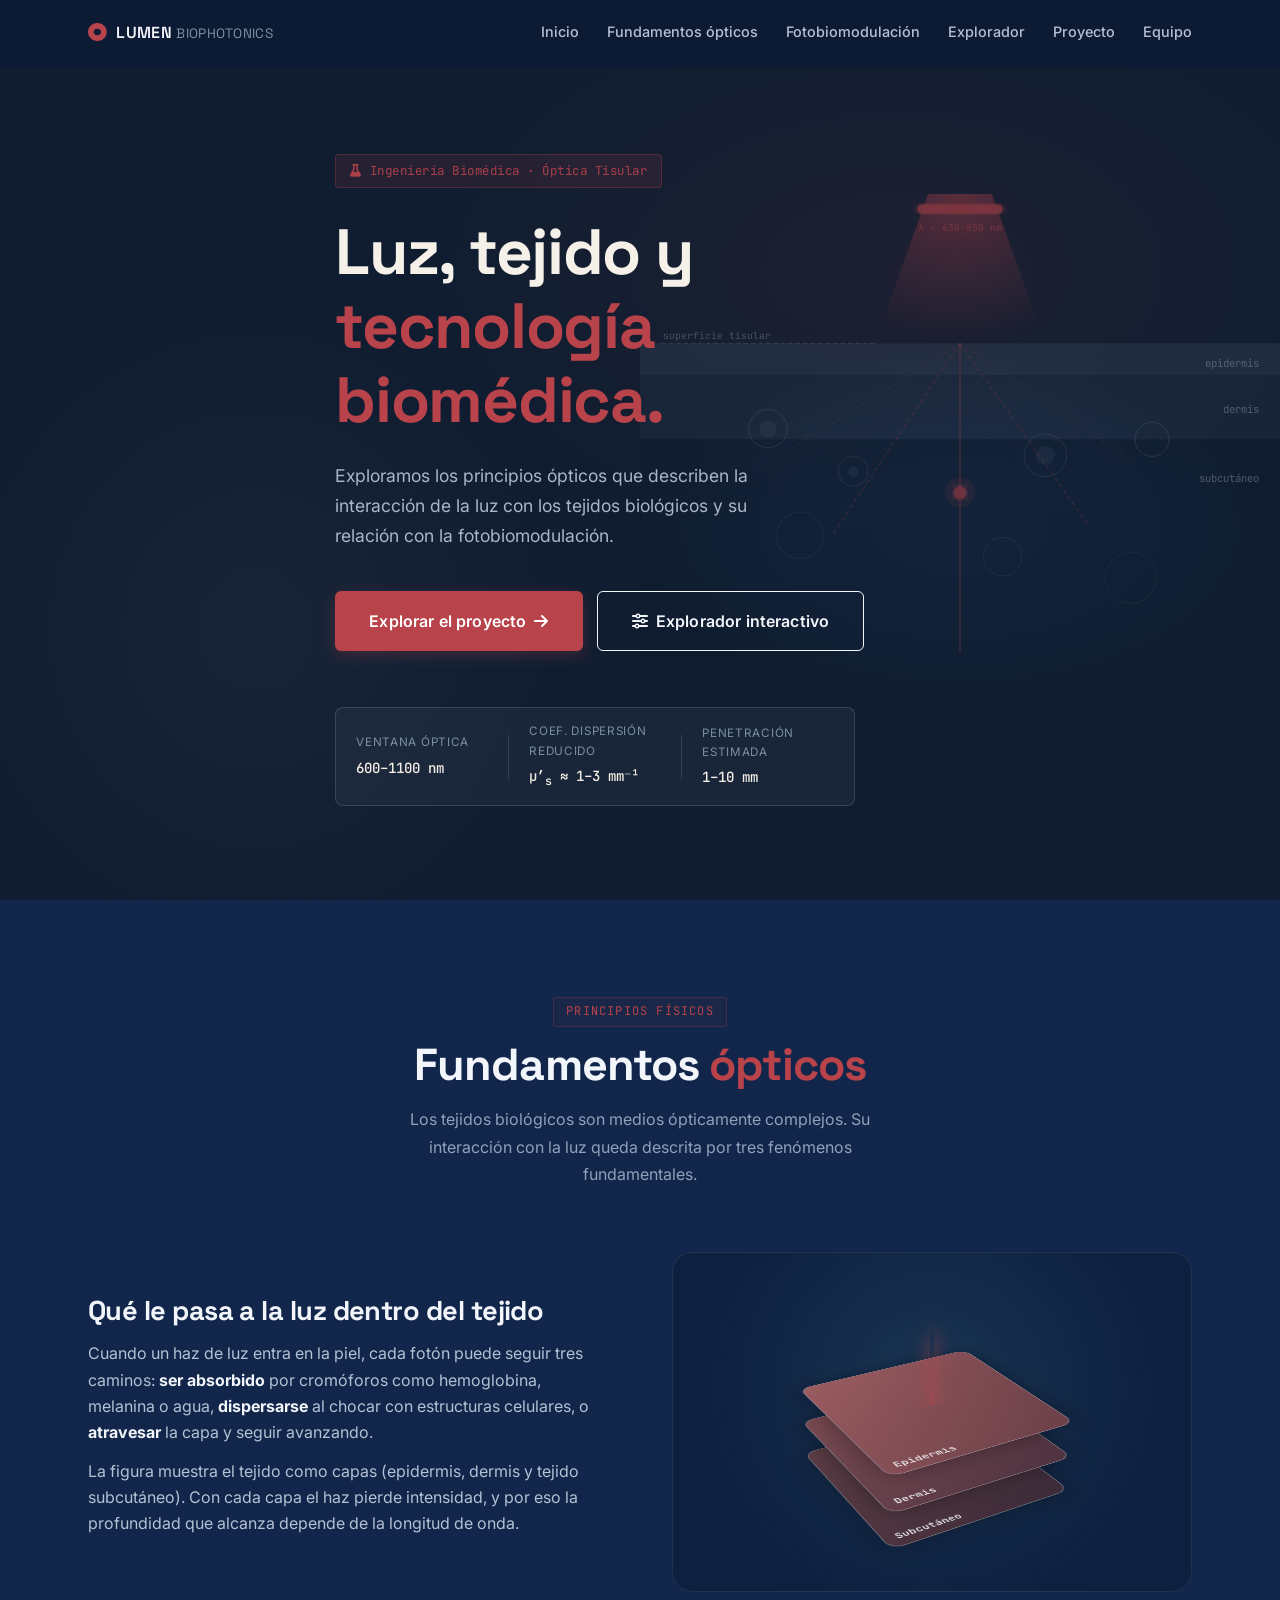
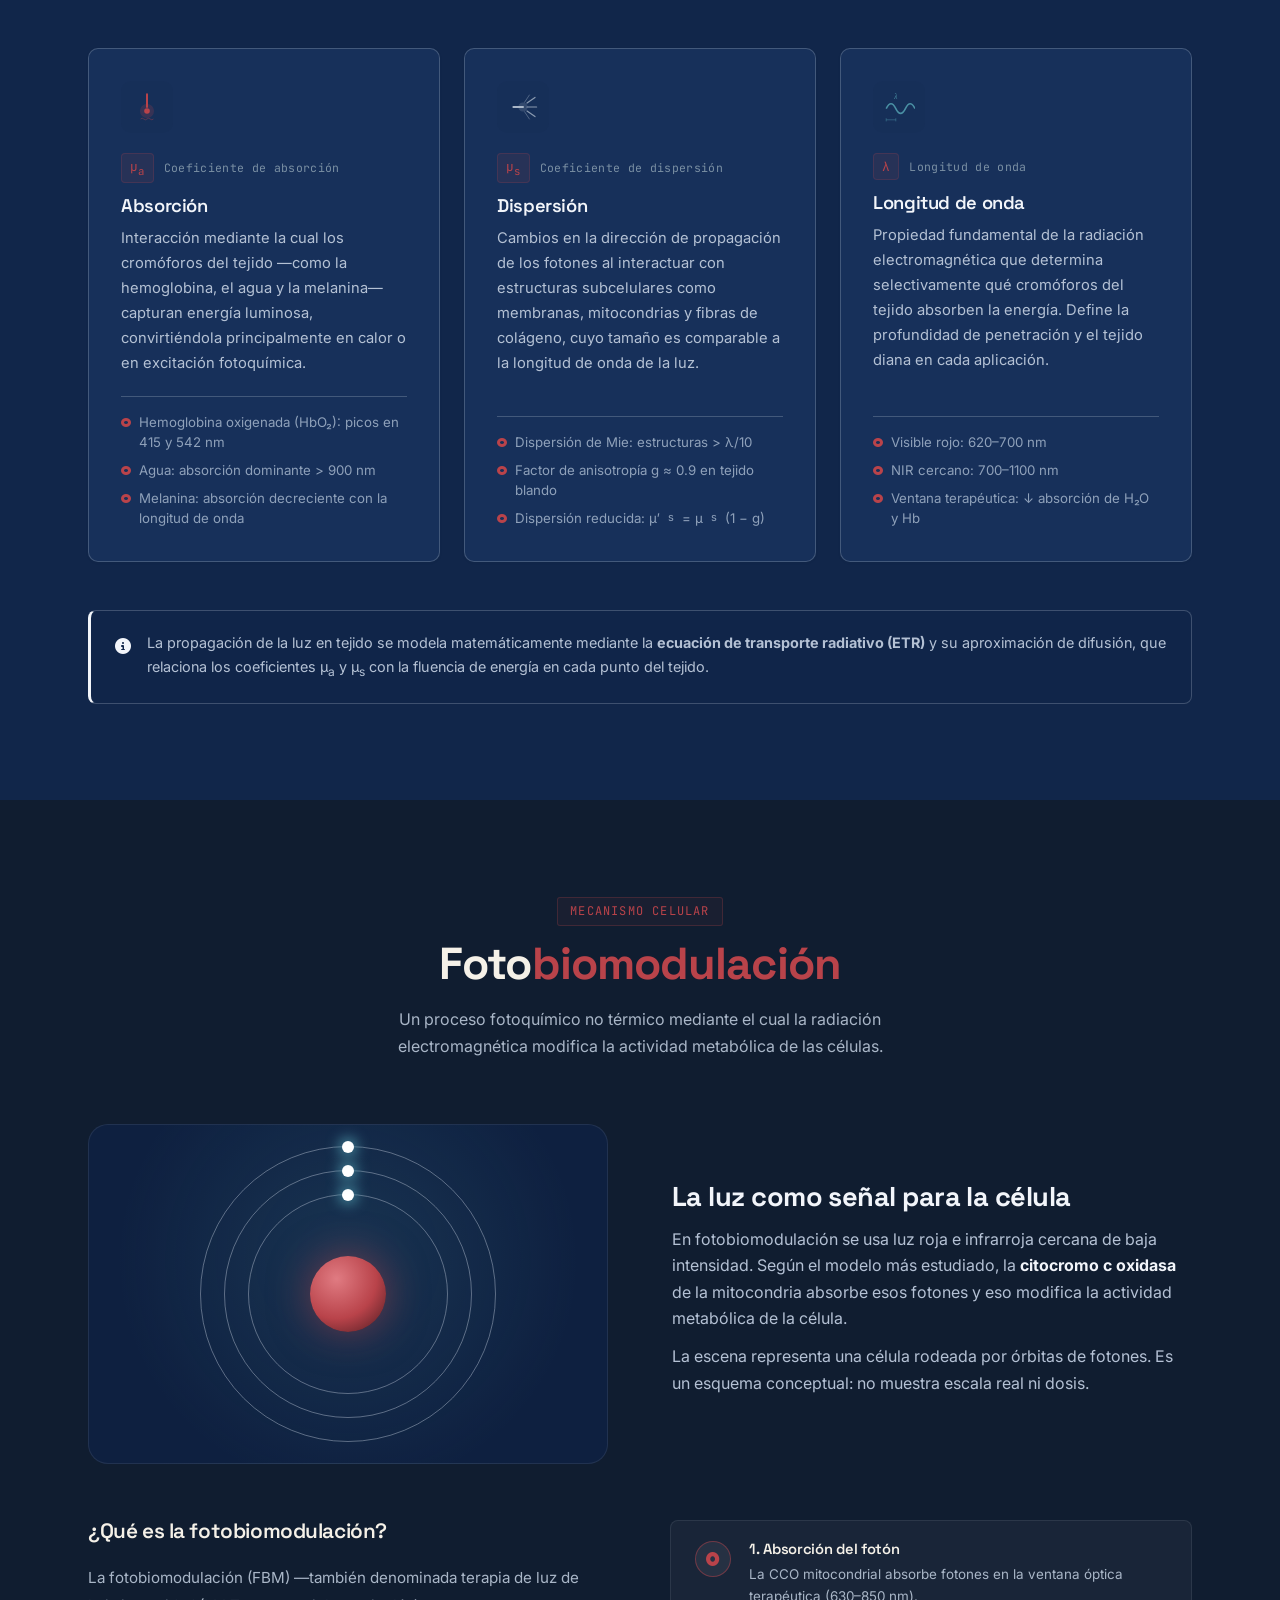
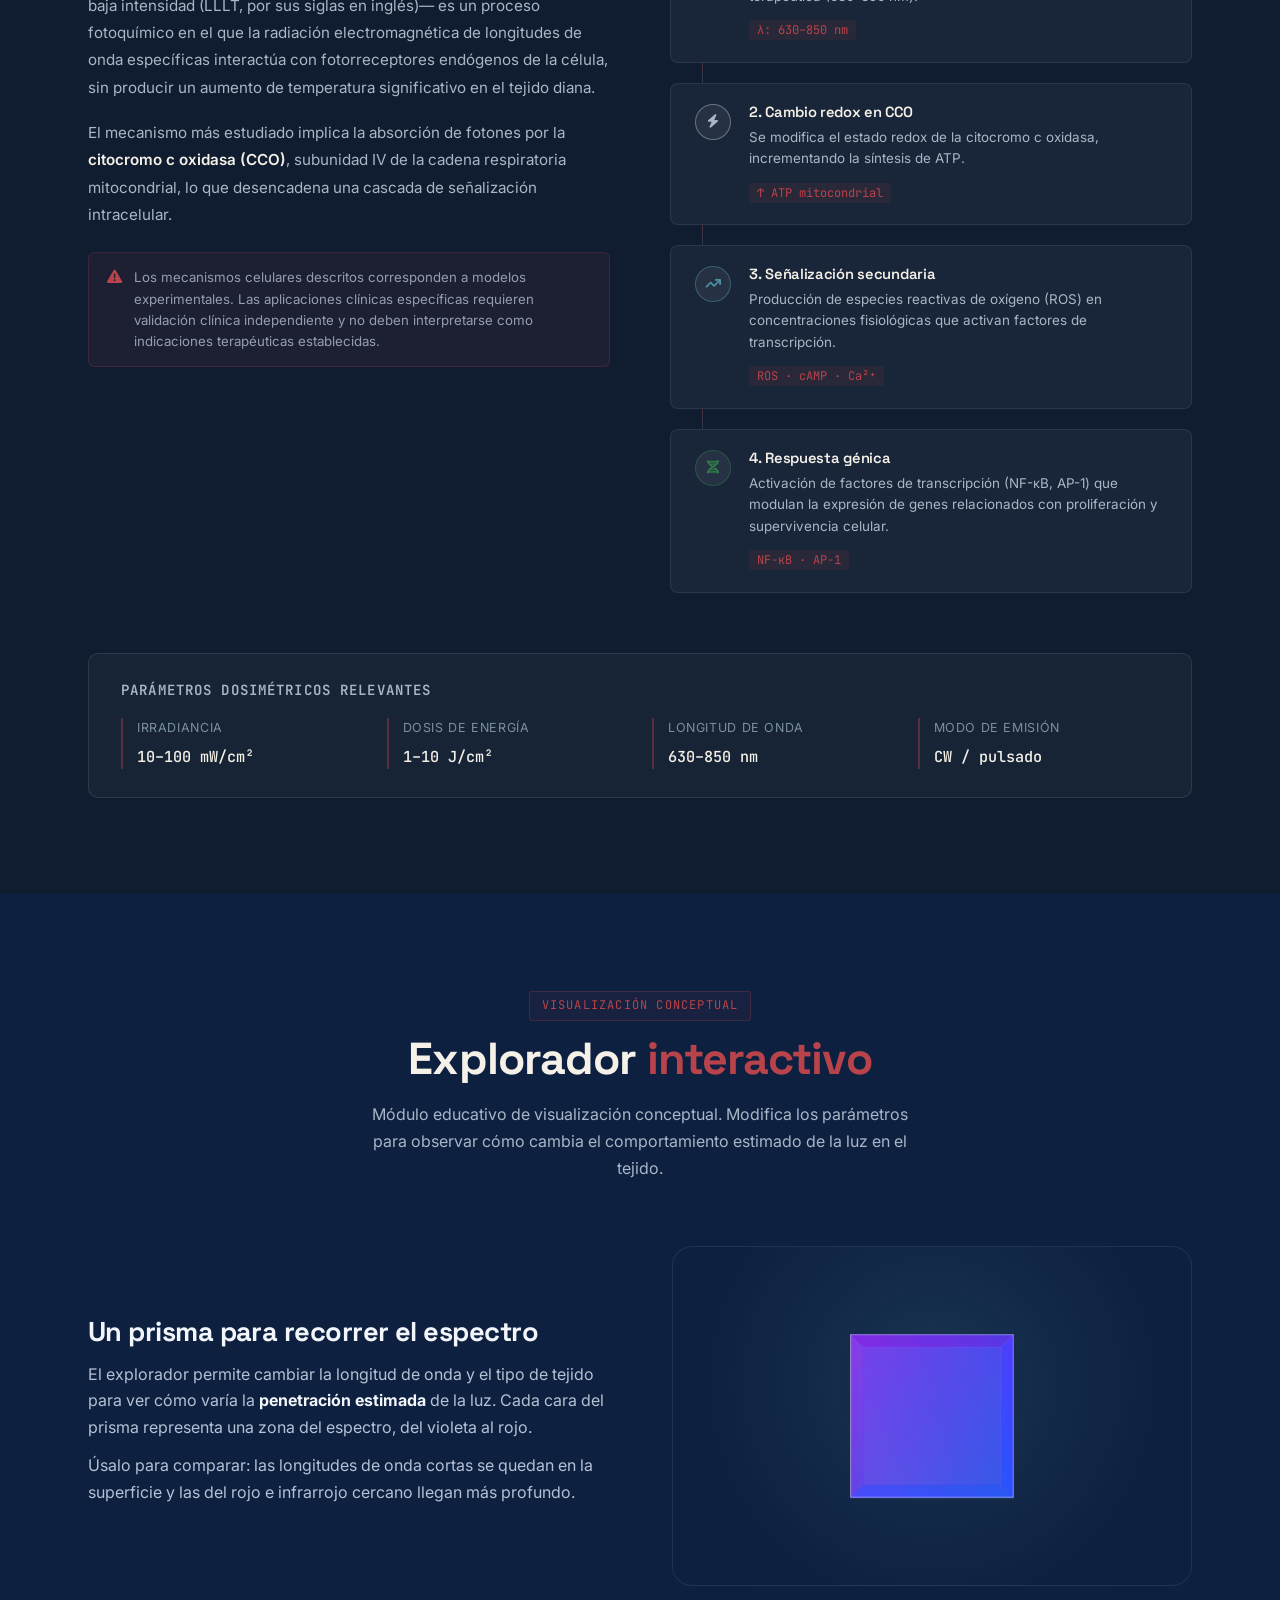
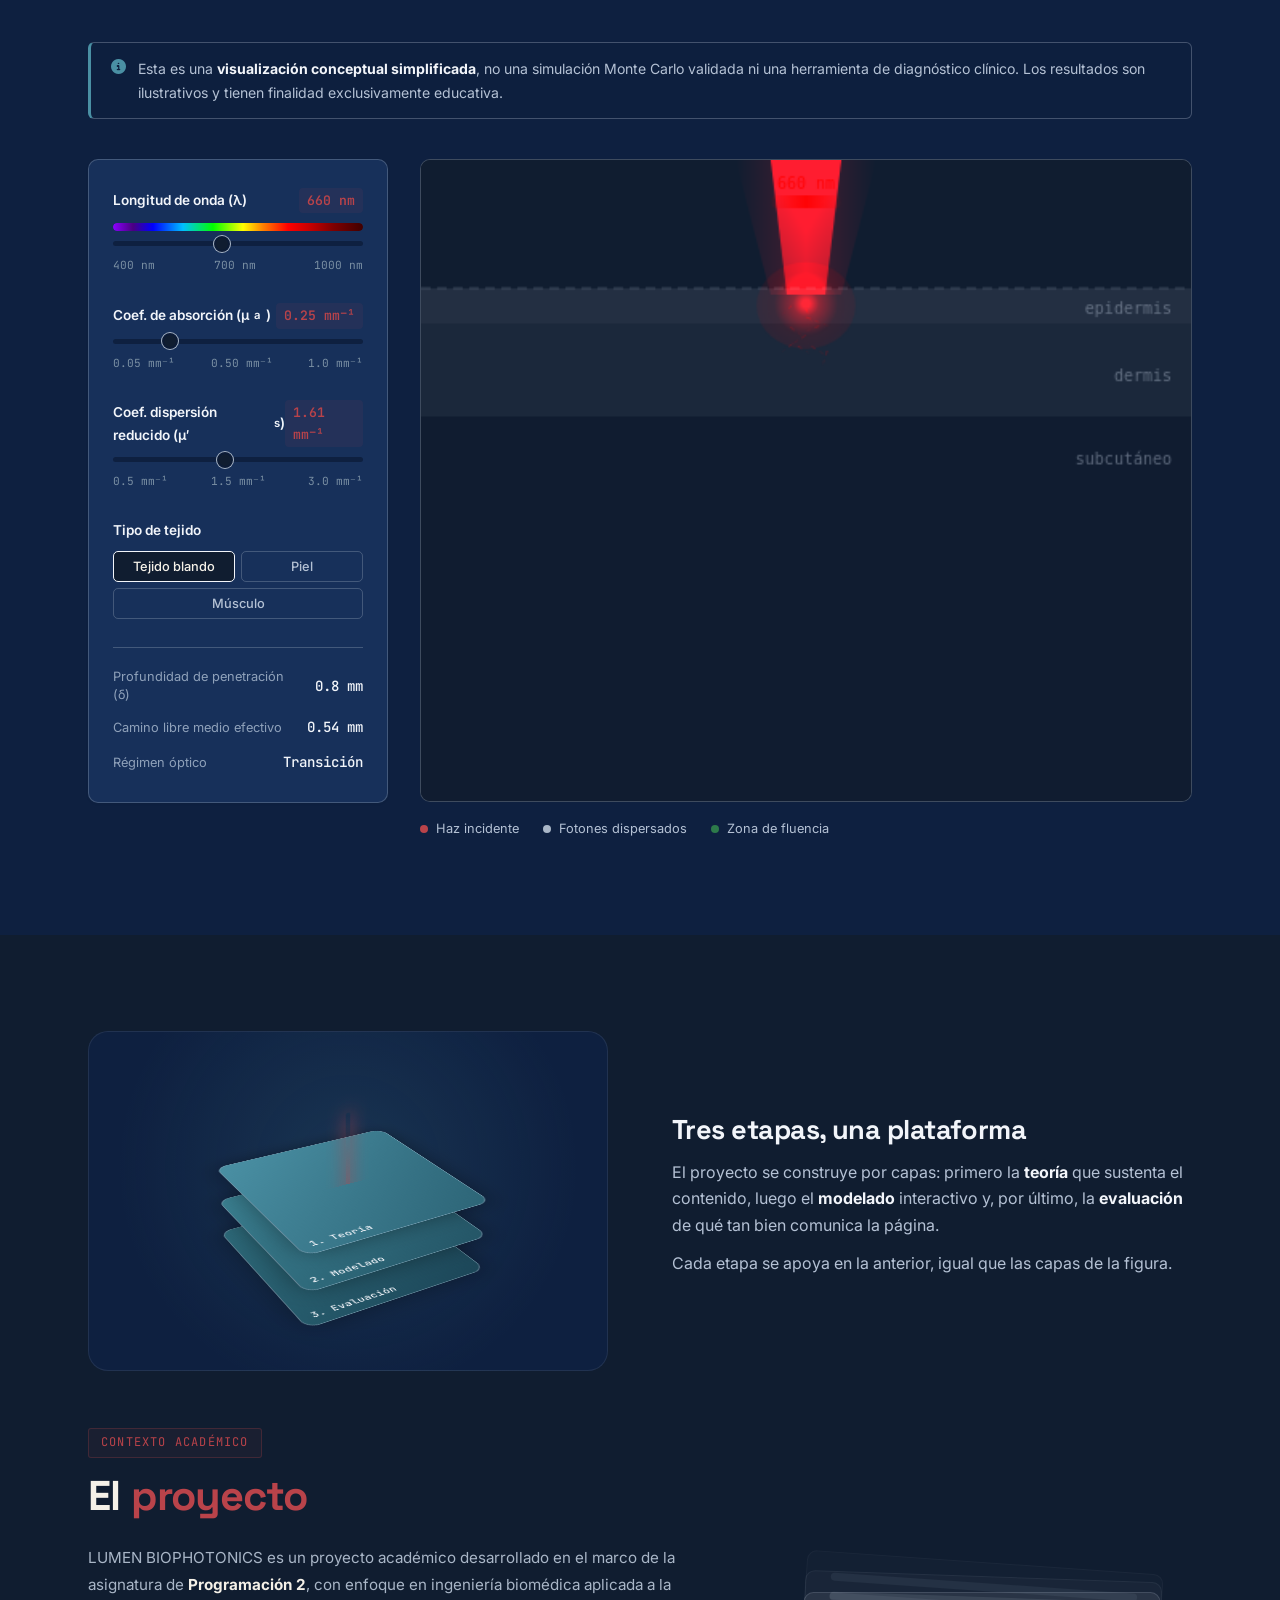
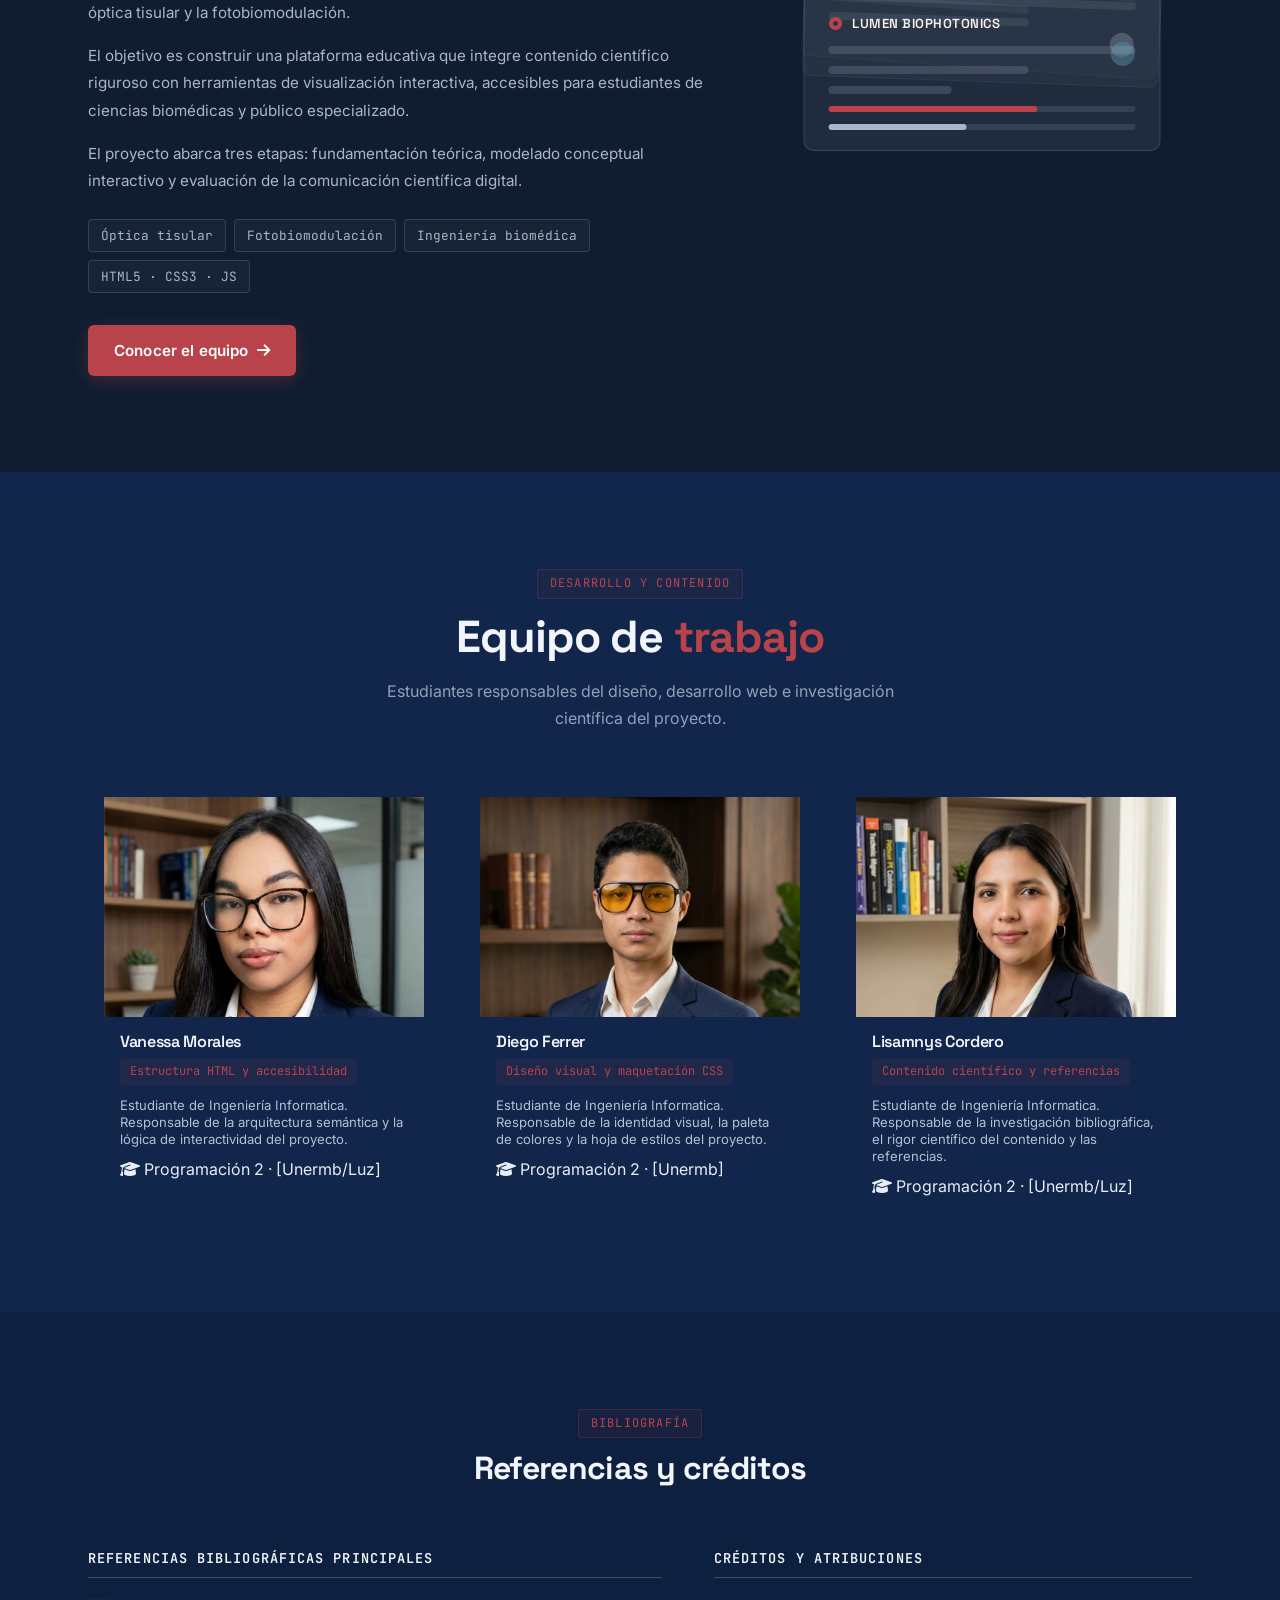
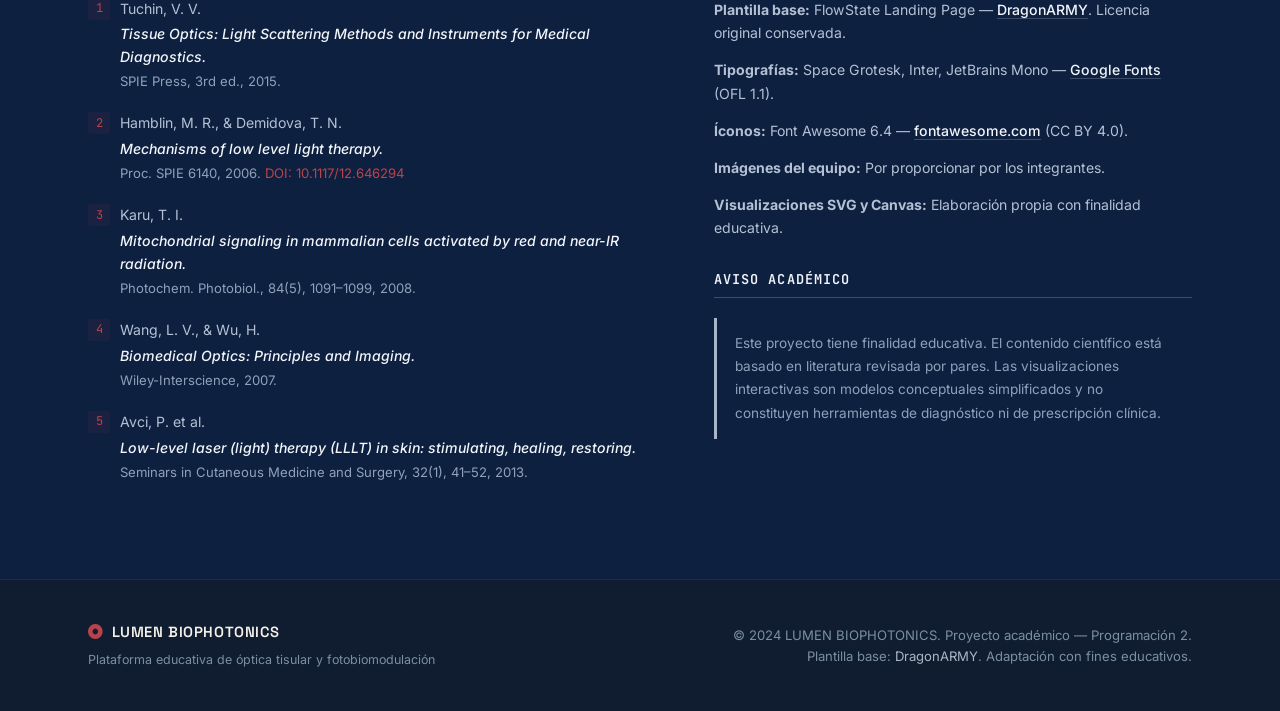
==== commit 928080a9: "Ajuste de README.md" ====
--- a/index.html
+++ b/index.html
@@ -804,7 +804,7 @@
                         <div class="team-info">
                             <h3 class="team-name">Vanessa Morales</h3>
                             <span class="team-role">Estructura HTML y accesibilidad</span>
-                            <p class="team-bio">Estudiante de Ingeniería Biomédica. Responsable de la arquitectura
+                            <p class="team-bio">Estudiante de Ingeniería Informatica. Responsable de la arquitectura
                                 semántica y la lógica de interactividad del proyecto.</p>
                             <div class="team-meta">
                                 <i class="fas fa-graduation-cap" aria-hidden="true"></i>
@@ -821,7 +821,8 @@
                         <div class="team-info">
                             <h3 class="team-name">Diego Ferrer</h3>
                             <span class="team-role">Diseño visual y maquetación CSS</span>
-                            <p class="team-bio">Estudiante de Ingeniería Biomédica. Responsable de la identidad visual,
+                            <p class="team-bio">Estudiante de Ingeniería Informatica. Responsable de la identidad
+                                visual,
                                 la paleta de colores y la hoja de estilos del proyecto.</p>
                             <div class="team-meta">
                                 <i class="fas fa-graduation-cap" aria-hidden="true"></i>
@@ -836,9 +837,9 @@
                             <img src="assets/lisa-png.png" alt="Foto de Lisa">
                         </div>
                         <div class="team-info">
-                            <h3 class="team-name">Lisa</h3>
+                            <h3 class="team-name">Lisamnys Cordero</h3>
                             <span class="team-role">Contenido científico y referencias</span>
-                            <p class="team-bio">Estudiante de Ingeniería Biomédica. Responsable de la investigación
+                            <p class="team-bio">Estudiante de Ingeniería Informatica. Responsable de la investigación
                                 bibliográfica, el rigor científico del contenido y las referencias.</p>
                             <div class="team-meta">
                                 <i class="fas fa-graduation-cap" aria-hidden="true"></i>
--- a/style.css
+++ b/style.css
@@ -14,61 +14,71 @@
 ------------------------------------------------------------------ */
 :root {
     /* Paleta principal */
-    --navy:          #101D30;
-    --navy-mid:      #1a2f4a;
-    --navy-light:    #243c5a;
-    --ivory:         #F5F1E8;
-    --ivory-dark:    #EDE9DC;
-    --red:           #B9434A;
-    --red-dark:      #9e3540;
-    --slate:         #A9B6C7;
-    --slate-dark:    #7a8fa3;
-    --teal:          #4a90a4;
-    --white:         #FFFFFF;
+    --navy: #101D30;
+    --navy-mid: #1a2f4a;
+    --navy-light: #243c5a;
+    --ivory: #F5F1E8;
+    --ivory-dark: #EDE9DC;
+    --red: #B9434A;
+    --red-dark: #9e3540;
+    --slate: #A9B6C7;
+    --slate-dark: #7a8fa3;
+    --teal: #4a90a4;
+    --white: #FFFFFF;
     /* Tema azul oscuro (reemplaza blancos/marfil) */
-    --surface-a:     #11264a;
-    --surface-b:     #0e2040;
-    --card:          #17305a;
-    --text-strong:   #f2f5fa;
+    --surface-a: #11264a;
+    --surface-b: #0e2040;
+    --card: #17305a;
+    --text-strong: #f2f5fa;
 
     /* Texto */
-    --text-dark:     #e8eef7;
-    --text-mid:      #b4c1d4;
-    --text-light:    #8fa1ba;
-    --text-ivory:    #F5F1E8;
-    --text-slate:    #A9B6C7;
+    --text-dark: #e8eef7;
+    --text-mid: #b4c1d4;
+    --text-light: #8fa1ba;
+    --text-ivory: #F5F1E8;
+    --text-slate: #A9B6C7;
 
     /* Superficies */
-    --bg-main:       #0c1b36;
-    --bg-dark:       var(--navy);
-    --card-bg:       var(--white);
-    --card-bg-dark:  var(--navy-mid);
-    --border:        rgba(169, 182, 199, 0.3);
-    --border-dark:   rgba(169, 182, 199, 0.12);
+    --bg-main: #0c1b36;
+    --bg-dark: var(--navy);
+    --card-bg: var(--white);
+    --card-bg-dark: var(--navy-mid);
+    --border: rgba(169, 182, 199, 0.3);
+    --border-dark: rgba(169, 182, 199, 0.12);
 
     /* Sombras */
-    --shadow-xs:  0 1px 3px rgba(16, 29, 48, 0.06);
-    --shadow-sm:  0 2px 8px rgba(16, 29, 48, 0.08);
-    --shadow-md:  0 4px 20px rgba(16, 29, 48, 0.10);
-    --shadow-lg:  0 12px 40px rgba(16, 29, 48, 0.14);
-    --shadow-xl:  0 24px 60px rgba(16, 29, 48, 0.18);
+    --shadow-xs: 0 1px 3px rgba(16, 29, 48, 0.06);
+    --shadow-sm: 0 2px 8px rgba(16, 29, 48, 0.08);
+    --shadow-md: 0 4px 20px rgba(16, 29, 48, 0.10);
+    --shadow-lg: 0 12px 40px rgba(16, 29, 48, 0.14);
+    --shadow-xl: 0 24px 60px rgba(16, 29, 48, 0.18);
 
     /* Transición estándar */
-    --tr:         all 0.28s cubic-bezier(0.4, 0, 0.2, 1);
-    --tr-fast:    all 0.16s ease;
+    --tr: all 0.28s cubic-bezier(0.4, 0, 0.2, 1);
+    --tr-fast: all 0.16s ease;
 
     /* Tipografía */
-    --font-title:  'Space Grotesk', system-ui, sans-serif;
-    --font-body:   'Inter', system-ui, sans-serif;
-    --font-mono:   'JetBrains Mono', 'Courier New', monospace;
+    --font-title: 'Space Grotesk', system-ui, sans-serif;
+    --font-body: 'Inter', system-ui, sans-serif;
+    --font-mono: 'JetBrains Mono', 'Courier New', monospace;
 
     /* Espaciado de secciones */
     --section-pad: 96px;
 }
 
 /* Reset */
-*, *::before, *::after { margin: 0; padding: 0; box-sizing: border-box; }
-html { scroll-behavior: smooth; font-size: 16px; }
+*,
+*::before,
+*::after {
+    margin: 0;
+    padding: 0;
+    box-sizing: border-box;
+}
+
+html {
+    scroll-behavior: smooth;
+    font-size: 16px;
+}
 
 body {
     font-family: var(--font-body);
@@ -81,9 +91,15 @@
 
 /* Clase de utilidad para lectores de pantalla */
 .sr-only {
-    position: absolute; width: 1px; height: 1px;
-    padding: 0; margin: -1px; overflow: hidden;
-    clip: rect(0, 0, 0, 0); white-space: nowrap; border: 0;
+    position: absolute;
+    width: 1px;
+    height: 1px;
+    padding: 0;
+    margin: -1px;
+    overflow: hidden;
+    clip: rect(0, 0, 0, 0);
+    white-space: nowrap;
+    border: 0;
 }
 
 /* ------------------------------------------------------------------
@@ -95,13 +111,25 @@
     padding: 0 28px;
 }
 
-a { text-decoration: none; color: inherit; }
-img { max-width: 100%; height: auto; display: block; }
+a {
+    text-decoration: none;
+    color: inherit;
+}
+
+img {
+    max-width: 100%;
+    height: auto;
+    display: block;
+}
 
 /* ------------------------------------------------------------------
    3. TIPOGRAFÍA
 ------------------------------------------------------------------ */
-h1, h2, h3, h4, h5 {
+h1,
+h2,
+h3,
+h4,
+h5 {
     font-family: var(--font-title);
     line-height: 1.15;
     letter-spacing: -0.02em;
@@ -147,12 +175,17 @@
     color: var(--white);
     box-shadow: 0 4px 16px rgba(185, 67, 74, 0.28);
 }
+
 .btn-primary:hover {
     background: var(--red-dark);
     transform: translateY(-2px);
     box-shadow: 0 8px 24px rgba(185, 67, 74, 0.36);
 }
-.btn-primary:active { transform: translateY(0); }
+
+.btn-primary:active {
+    transform: translateY(0);
+}
+
 .btn-primary:focus-visible {
     outline: 3px solid var(--red);
     outline-offset: 3px;
@@ -164,11 +197,13 @@
     color: var(--text-strong);
     border: 1.5px solid var(--text-strong);
 }
+
 .btn-outline:hover {
     background: var(--navy);
     color: var(--ivory);
     transform: translateY(-2px);
 }
+
 .btn-outline:focus-visible {
     outline: 3px solid var(--teal);
     outline-offset: 3px;
@@ -180,14 +215,22 @@
     color: var(--ivory);
     border: 1.5px solid rgba(245, 241, 232, 0.4);
 }
+
 .btn-outline-light:hover {
     background: rgba(245, 241, 232, 0.1);
     border-color: var(--ivory);
     transform: translateY(-2px);
 }
 
-.btn-large { padding: 16px 34px; font-size: 1rem; }
-.btn-block  { width: 100%; margin-bottom: 20px; }
+.btn-large {
+    padding: 16px 34px;
+    font-size: 1rem;
+}
+
+.btn-block {
+    width: 100%;
+    margin-bottom: 20px;
+}
 
 /* ------------------------------------------------------------------
    5. NAVBAR
@@ -232,10 +275,25 @@
     letter-spacing: 0.02em;
     transition: var(--tr-fast);
 }
-.logo:hover { opacity: 0.8; }
-.logo-mark { color: var(--red); font-size: 1.15rem; }
-.logo-text { color: var(--text-strong); }
-.logo-sub  { color: var(--slate-dark); font-weight: 400; font-size: 0.85em; }
+
+.logo:hover {
+    opacity: 0.8;
+}
+
+.logo-mark {
+    color: var(--red);
+    font-size: 1.15rem;
+}
+
+.logo-text {
+    color: var(--text-strong);
+}
+
+.logo-sub {
+    color: var(--slate-dark);
+    font-weight: 400;
+    font-size: 0.85em;
+}
 
 /* Links de navegación */
 .nav-links {
@@ -253,6 +311,7 @@
     position: relative;
     padding-bottom: 2px;
 }
+
 .nav-links a::after {
     content: '';
     position: absolute;
@@ -263,9 +322,20 @@
     background: var(--red);
     transition: width 0.22s ease;
 }
-.nav-links a:hover { color: var(--text-strong); }
-.nav-links a:hover::after { width: 100%; }
-.nav-links a:focus-visible { outline: 2px solid var(--red); outline-offset: 4px; border-radius: 2px; }
+
+.nav-links a:hover {
+    color: var(--text-strong);
+}
+
+.nav-links a:hover::after {
+    width: 100%;
+}
+
+.nav-links a:focus-visible {
+    outline: 2px solid var(--red);
+    outline-offset: 4px;
+    border-radius: 2px;
+}
 
 /* Botón hamburger */
 .hamburger {
@@ -280,8 +350,15 @@
     transition: var(--tr-fast);
     z-index: 1010;
 }
-.hamburger:hover { background: var(--surface-b); }
-.hamburger:focus-visible { outline: 2px solid var(--red); outline-offset: 3px; }
+
+.hamburger:hover {
+    background: var(--surface-b);
+}
+
+.hamburger:focus-visible {
+    outline: 2px solid var(--red);
+    outline-offset: 3px;
+}
 
 /* ------------------------------------------------------------------
    6. HERO SECTION
@@ -300,8 +377,10 @@
 
 .hero-bg-glow {
     position: absolute;
-    top: 0; left: 0;
-    width: 100%; height: 100%;
+    top: 0;
+    left: 0;
+    width: 100%;
+    height: 100%;
     background:
         radial-gradient(ellipse 60% 50% at 70% 30%, rgba(185, 67, 74, 0.08) 0%, transparent 60%),
         radial-gradient(ellipse 40% 60% at 20% 70%, rgba(169, 182, 199, 0.05) 0%, transparent 60%);
@@ -312,7 +391,8 @@
 /* Diagrama SVG del tejido */
 .hero-visual {
     position: absolute;
-    right: 0; top: 0;
+    right: 0;
+    top: 0;
     width: 55%;
     height: 100%;
     display: flex;
@@ -332,32 +412,70 @@
 .light-beam {
     animation: beamPulse 3s ease-in-out infinite;
 }
+
 .scatter-ray {
     animation: rayFade 3s ease-in-out infinite;
     animation-delay: calc(var(--i, 0) * 0.2s);
 }
+
 .absorption-dot {
     animation: dotPulse 2.5s ease-in-out infinite;
 }
+
 .absorption-ring {
     animation: ringExpand 2.5s ease-in-out infinite;
 }
 
 @keyframes beamPulse {
-    0%, 100% { opacity: 0.7; }
-    50%       { opacity: 0.9; }
-}
+
+    0%,
+    100% {
+        opacity: 0.7;
+    }
+
+    50% {
+        opacity: 0.9;
+    }
+}
+
 @keyframes rayFade {
-    0%, 100% { opacity: 0.35; }
-    50%       { opacity: 0.55; }
-}
+
+    0%,
+    100% {
+        opacity: 0.35;
+    }
+
+    50% {
+        opacity: 0.55;
+    }
+}
+
 @keyframes dotPulse {
-    0%, 100% { opacity: 0.8; r: 6; }
-    50%       { opacity: 1; r: 7; }
-}
+
+    0%,
+    100% {
+        opacity: 0.8;
+        r: 6;
+    }
+
+    50% {
+        opacity: 1;
+        r: 7;
+    }
+}
+
 @keyframes ringExpand {
-    0%, 100% { opacity: 0.15; transform: scale(1); }
-    50%       { opacity: 0.25; transform: scale(1.2); }
+
+    0%,
+    100% {
+        opacity: 0.15;
+        transform: scale(1);
+    }
+
+    50% {
+        opacity: 0.25;
+        transform: scale(1.2);
+    }
 }
 
 /* Contenido del hero */
@@ -417,6 +535,7 @@
     background: rgba(255, 255, 255, 0.04);
     max-width: 520px;
 }
+
 .param-item {
     flex: 1;
     padding: 14px 20px;
@@ -424,6 +543,7 @@
     flex-direction: column;
     gap: 4px;
 }
+
 .param-label {
     font-family: var(--font-body);
     font-size: 0.73rem;
@@ -431,12 +551,14 @@
     text-transform: uppercase;
     letter-spacing: 0.06em;
 }
+
 .param-value {
     font-family: var(--font-mono);
     font-size: 0.88rem;
     color: var(--ivory);
     font-weight: 500;
 }
+
 .param-separator {
     width: 1px;
     height: 44px;
@@ -520,12 +642,16 @@
     flex-direction: column;
     gap: 0;
 }
+
 .feature-card:hover {
     transform: translateY(-5px);
     box-shadow: var(--shadow-md);
     border-color: rgba(169, 182, 199, 0.5);
 }
-.feature-card:focus-within { border-color: var(--red); }
+
+.feature-card:focus-within {
+    border-color: var(--red);
+}
 
 /* Ícono SVG dentro de la tarjeta */
 .feature-icon {
@@ -539,6 +665,7 @@
     margin-bottom: 20px;
     color: var(--icon-color, var(--navy));
 }
+
 .feature-icon svg {
     width: 32px;
     height: 32px;
@@ -551,6 +678,7 @@
     gap: 10px;
     margin-bottom: 12px;
 }
+
 .feature-tag-text {
     font-family: var(--font-mono);
     font-size: 0.72rem;
@@ -564,7 +692,8 @@
     color: var(--text-strong);
     margin-bottom: 10px;
 }
-.feature-card > p {
+
+.feature-card>p {
     font-size: 0.92rem;
     color: var(--text-mid);
     line-height: 1.7;
@@ -581,6 +710,7 @@
     padding-top: 16px;
     border-top: 1px solid var(--border);
 }
+
 .feature-detail-list li {
     display: flex;
     align-items: flex-start;
@@ -590,6 +720,7 @@
     font-family: var(--font-body);
     line-height: 1.5;
 }
+
 .feature-detail-list li i {
     color: var(--red);
     font-size: 0.6rem;
@@ -611,6 +742,7 @@
     color: var(--text-mid);
     line-height: 1.7;
 }
+
 .info-block-icon {
     color: var(--text-strong);
     font-size: 1rem;
@@ -643,13 +775,18 @@
     color: var(--ivory);
     margin-bottom: 20px;
 }
+
 .fbm-text p {
     font-size: 0.95rem;
     color: var(--slate);
     line-height: 1.8;
     margin-bottom: 18px;
 }
-.fbm-text strong { color: var(--ivory); font-weight: 600; }
+
+.fbm-text strong {
+    color: var(--ivory);
+    font-weight: 600;
+}
 
 /* Disclaimer científico */
 .fbm-disclaimer {
@@ -662,12 +799,14 @@
     border-radius: 6px;
     margin-top: 24px;
 }
+
 .fbm-disclaimer i {
     color: var(--red);
     font-size: 0.95rem;
     flex-shrink: 0;
     margin-top: 2px;
 }
+
 .fbm-disclaimer p {
     font-size: 0.83rem;
     color: rgba(169, 182, 199, 0.85);
@@ -692,6 +831,7 @@
     border-radius: 8px;
     transition: var(--tr);
 }
+
 .cascade-step:hover {
     background: rgba(255, 255, 255, 0.07);
     border-color: rgba(169, 182, 199, 0.22);
@@ -724,12 +864,14 @@
     color: var(--ivory);
     margin-bottom: 6px;
 }
+
 .cascade-content p {
     font-size: 0.84rem;
     color: var(--slate);
     line-height: 1.6;
     margin-bottom: 8px;
 }
+
 .cascade-param {
     font-family: var(--font-mono);
     font-size: 0.75rem;
@@ -746,6 +888,7 @@
     padding: 28px 32px;
     background: rgba(255, 255, 255, 0.03);
 }
+
 .dosimetry-title {
     font-size: 0.88rem;
     font-weight: 600;
@@ -755,11 +898,13 @@
     margin-bottom: 20px;
     font-family: var(--font-mono);
 }
+
 .dosimetry-grid {
     display: grid;
     grid-template-columns: repeat(4, 1fr);
     gap: 24px;
 }
+
 .dosimetry-item {
     display: flex;
     flex-direction: column;
@@ -767,12 +912,14 @@
     padding-left: 14px;
     border-left: 2px solid rgba(185, 67, 74, 0.4);
 }
+
 .dosimetry-label {
     font-size: 0.78rem;
     color: var(--slate-dark);
     text-transform: uppercase;
     letter-spacing: 0.05em;
 }
+
 .dosimetry-value {
     font-family: var(--font-mono);
     font-size: 0.95rem;
@@ -805,13 +952,17 @@
     color: var(--text-mid);
     line-height: 1.65;
 }
+
 .explorer-disclaimer i {
     color: var(--teal);
     font-size: 0.95rem;
     flex-shrink: 0;
     margin-top: 2px;
 }
-.explorer-disclaimer strong { color: var(--text-strong); }
+
+.explorer-disclaimer strong {
+    color: var(--text-strong);
+}
 
 /* Layout explorador */
 .explorer-layout {
@@ -864,22 +1015,33 @@
     border-radius: 4px;
     overflow: hidden;
 }
+
 .wavelength-spectrum {
     width: 100%;
     height: 100%;
     background: linear-gradient(to right,
-        #8b00ff 0%,  /* 400nm - violeta */
-        #4b0082 8%,
-        #0000ff 16%, /* 450nm - azul */
-        #00bfff 28%, /* 500nm - cian */
-        #00ff00 40%, /* 550nm - verde */
-        #ffff00 52%, /* 600nm - amarillo */
-        #ff8000 60%, /* 630nm - naranja */
-        #ff0000 70%, /* 700nm - rojo */
-        #cc0000 78%, /* 750nm */
-        #800000 88%, /* 850nm */
-        #400000 100% /* 1000nm - NIR */
-    );
+            #8b00ff 0%,
+            /* 400nm - violeta */
+            #4b0082 8%,
+            #0000ff 16%,
+            /* 450nm - azul */
+            #00bfff 28%,
+            /* 500nm - cian */
+            #00ff00 40%,
+            /* 550nm - verde */
+            #ffff00 52%,
+            /* 600nm - amarillo */
+            #ff8000 60%,
+            /* 630nm - naranja */
+            #ff0000 70%,
+            /* 700nm - rojo */
+            #cc0000 78%,
+            /* 750nm */
+            #800000 88%,
+            /* 850nm */
+            #400000 100%
+            /* 1000nm - NIR */
+        );
     border-radius: 4px;
 }
 
@@ -895,6 +1057,7 @@
     cursor: pointer;
     border: none;
 }
+
 .explorer-slider::-webkit-slider-thumb {
     -webkit-appearance: none;
     appearance: none;
@@ -907,18 +1070,22 @@
     cursor: pointer;
     transition: var(--tr-fast);
 }
+
 .explorer-slider::-webkit-slider-thumb:hover {
     background: var(--red);
     box-shadow: 0 0 0 1px var(--red), 0 0 8px rgba(185, 67, 74, 0.3);
 }
+
 .explorer-slider::-moz-range-thumb {
-    width: 16px; height: 16px;
+    width: 16px;
+    height: 16px;
     border-radius: 50%;
     background: var(--navy);
     border: 2.5px solid var(--bg-main);
     box-shadow: 0 0 0 1px var(--slate);
     cursor: pointer;
 }
+
 .explorer-slider:focus-visible {
     outline: 2px solid var(--red);
     outline-offset: 4px;
@@ -939,6 +1106,7 @@
     gap: 6px;
     flex-wrap: wrap;
 }
+
 .tissue-btn {
     flex: 1;
     padding: 7px 10px;
@@ -954,13 +1122,23 @@
     min-width: 80px;
     text-align: center;
 }
-.tissue-btn:hover { border-color: var(--slate); color: var(--text-strong); background: var(--surface-a); }
+
+.tissue-btn:hover {
+    border-color: var(--slate);
+    color: var(--text-strong);
+    background: var(--surface-a);
+}
+
 .tissue-btn.active {
     background: var(--navy);
     color: var(--ivory);
     border-color: var(--text-strong);
 }
-.tissue-btn:focus-visible { outline: 2px solid var(--red); outline-offset: 2px; }
+
+.tissue-btn:focus-visible {
+    outline: 2px solid var(--red);
+    outline-offset: 2px;
+}
 
 /* Métricas calculadas */
 .explorer-metrics {
@@ -970,17 +1148,20 @@
     flex-direction: column;
     gap: 12px;
 }
+
 .metric-item {
     display: flex;
     justify-content: space-between;
     align-items: center;
     gap: 12px;
 }
+
 .metric-label {
     font-size: 0.8rem;
     color: var(--text-light);
     line-height: 1.4;
 }
+
 .metric-value {
     font-family: var(--font-mono);
     font-size: 0.88rem;
@@ -1011,6 +1192,7 @@
     gap: 24px;
     flex-wrap: wrap;
 }
+
 .legend-item {
     display: flex;
     align-items: center;
@@ -1018,6 +1200,7 @@
     font-size: 0.8rem;
     color: var(--text-mid);
 }
+
 .legend-dot {
     width: 8px;
     height: 8px;
@@ -1041,7 +1224,9 @@
     align-items: center;
 }
 
-.project-text .section-tag { margin-bottom: 14px; }
+.project-text .section-tag {
+    margin-bottom: 14px;
+}
 
 .project-text h2 {
     font-size: clamp(1.9rem, 4vw, 2.6rem);
@@ -1056,7 +1241,10 @@
     line-height: 1.8;
     margin-bottom: 16px;
 }
-.project-text strong { color: var(--ivory); }
+
+.project-text strong {
+    color: var(--ivory);
+}
 
 .project-tags {
     display: flex;
@@ -1064,6 +1252,7 @@
     gap: 8px;
     margin: 24px 0 32px;
 }
+
 .proj-tag {
     padding: 5px 12px;
     border: 1px solid rgba(169, 182, 199, 0.2);
@@ -1074,7 +1263,11 @@
     background: rgba(255, 255, 255, 0.03);
     transition: var(--tr-fast);
 }
-.proj-tag:hover { border-color: rgba(169, 182, 199, 0.4); color: var(--ivory); }
+
+.proj-tag:hover {
+    border-color: rgba(169, 182, 199, 0.4);
+    color: var(--ivory);
+}
 
 /* Apilamiento de tarjetas decorativo */
 .project-card-stack {
@@ -1082,6 +1275,7 @@
     height: 280px;
     width: 100%;
 }
+
 .p-card {
     position: absolute;
     left: 50%;
@@ -1095,9 +1289,26 @@
     gap: 12px;
     transition: var(--tr);
 }
-.p-card-back  { top: 0; transform: translateX(-50%) rotate(4deg); opacity: 0.4; }
-.p-card-mid   { top: 14px; transform: translateX(-50%) rotate(2deg); opacity: 0.65; }
-.p-card-front { top: 30px; transform: translateX(-50%) rotate(0deg); opacity: 1; background: rgba(255,255,255,0.07); border-color: rgba(169,182,199,0.2); }
+
+.p-card-back {
+    top: 0;
+    transform: translateX(-50%) rotate(4deg);
+    opacity: 0.4;
+}
+
+.p-card-mid {
+    top: 14px;
+    transform: translateX(-50%) rotate(2deg);
+    opacity: 0.65;
+}
+
+.p-card-front {
+    top: 30px;
+    transform: translateX(-50%) rotate(0deg);
+    opacity: 1;
+    background: rgba(255, 255, 255, 0.07);
+    border-color: rgba(169, 182, 199, 0.2);
+}
 
 .p-card-header {
     display: flex;
@@ -1109,12 +1320,41 @@
     color: var(--ivory);
     letter-spacing: 0.04em;
 }
-.p-card-line   { height: 8px;  background: rgba(169,182,199,0.2); border-radius: 4px; }
-.p-card-line.short   { width: 65%; }
-.p-card-line.shorter { width: 40%; }
-.p-card-dot { width: 24px; height: 24px; border-radius: 50%; background: var(--dot-c, #A9B6C7); opacity: 0.7; align-self: flex-end; }
-.p-card-bar { height: 6px; background: rgba(169,182,199,0.15); border-radius: 3px; overflow: hidden; }
-.p-card-bar-fill { height: 100%; border-radius: 3px; }
+
+.p-card-line {
+    height: 8px;
+    background: rgba(169, 182, 199, 0.2);
+    border-radius: 4px;
+}
+
+.p-card-line.short {
+    width: 65%;
+}
+
+.p-card-line.shorter {
+    width: 40%;
+}
+
+.p-card-dot {
+    width: 24px;
+    height: 24px;
+    border-radius: 50%;
+    background: var(--dot-c, #A9B6C7);
+    opacity: 0.7;
+    align-self: flex-end;
+}
+
+.p-card-bar {
+    height: 6px;
+    background: rgba(169, 182, 199, 0.15);
+    border-radius: 3px;
+    overflow: hidden;
+}
+
+.p-card-bar-fill {
+    height: 100%;
+    border-radius: 3px;
+}
 
 /* ------------------------------------------------------------------
    12. EQUIPO
@@ -1132,13 +1372,10 @@
 }
 
 .team-card {
-    background: var(--card);
-    border: 1px solid var(--border);
-    border-radius: 10px;
-    overflow: hidden;
-    box-shadow: var(--shadow-xs);
-    transition: var(--tr);
-}
+    max-width: 320px;
+    margin: 0 auto;
+}
+
 .team-card:hover {
     transform: translateY(-4px);
     box-shadow: var(--shadow-md);
@@ -1147,16 +1384,19 @@
 
 .team-avatar-wrap {
     background: var(--navy);
-    height: 180px;
+    height: 220px;
     display: flex;
     align-items: center;
     justify-content: center;
 }
+
 .team-avatar-wrap img {
     width: 100%;
-    height: 180px;
+    height: 100%;
     object-fit: cover;
-}
+    object-position: top center;
+}
+
 .team-avatar-placeholder {
     width: 72px;
     height: 72px;
@@ -1171,17 +1411,18 @@
 }
 
 .team-info {
-    padding: 24px;
+    padding: 1rem;
     display: flex;
     flex-direction: column;
     gap: 8px;
 }
 
 .team-name {
-    font-size: 1.05rem;
+    font-size: 1.01rem;
     font-weight: 600;
     color: var(--text-strong);
 }
+
 .team-role {
     font-family: var(--font-mono);
     font-size: 0.75rem;
@@ -1192,12 +1433,14 @@
     display: inline-block;
     width: fit-content;
 }
+
 .team-bio {
-    font-size: 0.87rem;
+    font-size: 0.82rem;
     color: var(--text-mid);
-    line-height: 1.6;
+    line-height: 1.3;
     margin-top: 4px;
 }
+
 .team-academic {
     display: flex;
     align-items: center;
@@ -1208,7 +1451,15 @@
     padding-top: 12px;
     border-top: 1px solid var(--border);
 }
-.team-academic i { color: var(--text-strong); font-size: 0.85rem; }
+
+.team-academic i {
+    color: var(--text-strong);
+    font-size: 0.85rem;
+}
+
+.team-card:first-child .team-avatar-wrap img {
+    object-position: center 15%;
+}
 
 /* ------------------------------------------------------------------
    13. REFERENCIAS
@@ -1248,6 +1499,7 @@
     flex-direction: column;
     gap: 20px;
 }
+
 .ref-list li {
     display: flex;
     flex-direction: column;
@@ -1257,6 +1509,7 @@
     font-size: 0.88rem;
     line-height: 1.6;
 }
+
 .ref-list li::before {
     counter-increment: ref-counter;
     content: counter(ref-counter);
@@ -1274,11 +1527,31 @@
     align-items: center;
     justify-content: center;
 }
-.ref-authors { color: var(--text-mid); }
-.ref-title   { color: var(--text-strong); font-weight: 500; font-style: italic; }
-.ref-source  { color: var(--text-light); font-size: 0.82rem; }
-.ref-list a  { color: var(--red); border-bottom: 1px solid transparent; transition: var(--tr-fast); }
-.ref-list a:hover { border-bottom-color: var(--red); }
+
+.ref-authors {
+    color: var(--text-mid);
+}
+
+.ref-title {
+    color: var(--text-strong);
+    font-weight: 500;
+    font-style: italic;
+}
+
+.ref-source {
+    color: var(--text-light);
+    font-size: 0.82rem;
+}
+
+.ref-list a {
+    color: var(--red);
+    border-bottom: 1px solid transparent;
+    transition: var(--tr-fast);
+}
+
+.ref-list a:hover {
+    border-bottom-color: var(--red);
+}
 
 .credits-list {
     list-style: none;
@@ -1288,13 +1561,17 @@
     font-size: 0.88rem;
     color: var(--text-mid);
 }
+
 .credits-list a {
     color: var(--text-strong);
     font-weight: 500;
     border-bottom: 1px solid var(--border);
     transition: var(--tr-fast);
 }
-.credits-list a:hover { border-bottom-color: var(--text-strong); }
+
+.credits-list a:hover {
+    border-bottom-color: var(--text-strong);
+}
 
 .ref-note {
     font-size: 0.85rem;
@@ -1315,6 +1592,7 @@
     padding: 40px 0;
     border-top: 1px solid rgba(169, 182, 199, 0.1);
 }
+
 .footer-inner {
     display: flex;
     justify-content: space-between;
@@ -1322,11 +1600,13 @@
     gap: 24px;
     flex-wrap: wrap;
 }
+
 .footer-brand {
     display: flex;
     flex-direction: column;
     gap: 6px;
 }
+
 .footer-logo {
     font-family: var(--font-title);
     font-size: 0.92rem;
@@ -1337,27 +1617,38 @@
     gap: 8px;
     letter-spacing: 0.04em;
 }
-.footer-logo i { color: var(--red); }
+
+.footer-logo i {
+    color: var(--red);
+}
+
 .footer-tagline {
     font-size: 0.78rem;
     color: var(--slate-dark);
     font-style: normal;
 }
+
 .footer-credits {
     text-align: right;
     font-style: normal;
 }
+
 .footer-credits p {
     font-size: 0.82rem;
     color: var(--slate-dark);
     line-height: 1.6;
 }
+
 .footer-credits a {
     color: var(--slate);
     border-bottom: 1px solid transparent;
     transition: var(--tr-fast);
 }
-.footer-credits a:hover { color: var(--ivory); border-bottom-color: var(--slate); }
+
+.footer-credits a:hover {
+    color: var(--ivory);
+    border-bottom-color: var(--slate);
+}
 
 /* ------------------------------------------------------------------
    15. ANIMACIONES
@@ -1367,6 +1658,7 @@
     transform: translateY(24px);
     transition: opacity 0.7s ease, transform 0.7s ease;
 }
+
 .fade-in.visible {
     opacity: 1;
     transform: translateY(0);
@@ -1381,22 +1673,50 @@
    16. RESPONSIVE
 ------------------------------------------------------------------ */
 @media (max-width: 1024px) {
-    .hero-visual { width: 50%; opacity: 0.45; }
-    .hero-content { max-width: 60%; }
-    .fbm-layout { grid-template-columns: 1fr; gap: 40px; }
-    .project-layout { grid-template-columns: 1fr; gap: 40px; }
-    .project-visual { display: none; }
-    .dosimetry-grid { grid-template-columns: repeat(2, 1fr); gap: 20px; }
-    .references-layout { grid-template-columns: 1fr; gap: 40px; }
+    .hero-visual {
+        width: 50%;
+        opacity: 0.45;
+    }
+
+    .hero-content {
+        max-width: 60%;
+    }
+
+    .fbm-layout {
+        grid-template-columns: 1fr;
+        gap: 40px;
+    }
+
+    .project-layout {
+        grid-template-columns: 1fr;
+        gap: 40px;
+    }
+
+    .project-visual {
+        display: none;
+    }
+
+    .dosimetry-grid {
+        grid-template-columns: repeat(2, 1fr);
+        gap: 20px;
+    }
+
+    .references-layout {
+        grid-template-columns: 1fr;
+        gap: 40px;
+    }
 }
 
 @media (max-width: 768px) {
-    :root { --section-pad: 64px; }
+    :root {
+        --section-pad: 64px;
+    }
 
     /* Nav móvil */
     .nav-links {
         position: fixed;
-        top: 0; right: -100%;
+        top: 0;
+        right: -100%;
         width: 75%;
         height: 100vh;
         background: var(--surface-a);
@@ -1409,83 +1729,332 @@
         z-index: 1005;
         padding: 0 36px;
     }
-    .nav-links.active { right: 0; }
-    .nav-links a { font-size: 1.05rem; }
-    .hamburger { display: flex; }
+
+    .nav-links.active {
+        right: 0;
+    }
+
+    .nav-links a {
+        font-size: 1.05rem;
+    }
+
+    .hamburger {
+        display: flex;
+    }
 
     /* Hero */
-    .hero { padding: 120px 0 64px; min-height: auto; align-items: flex-start; }
-    .hero-visual { display: none; }
-    .hero-content { max-width: 100%; }
-    .hero h1 { font-size: clamp(2rem, 8vw, 2.8rem); }
-    .hero-params { flex-direction: column; max-width: 100%; }
-    .param-separator { width: 100%; height: 1px; }
-    .param-item { padding: 12px 16px; }
+    .hero {
+        padding: 120px 0 64px;
+        min-height: auto;
+        align-items: flex-start;
+    }
+
+    .hero-visual {
+        display: none;
+    }
+
+    .hero-content {
+        max-width: 100%;
+    }
+
+    .hero h1 {
+        font-size: clamp(2rem, 8vw, 2.8rem);
+    }
+
+    .hero-params {
+        flex-direction: column;
+        max-width: 100%;
+    }
+
+    .param-separator {
+        width: 100%;
+        height: 1px;
+    }
+
+    .param-item {
+        padding: 12px 16px;
+    }
 
     /* Features, team */
-    .features-grid { grid-template-columns: 1fr; }
-    .team-grid { grid-template-columns: 1fr; }
+    .features-grid {
+        grid-template-columns: 1fr;
+    }
+
+    .team-grid {
+        grid-template-columns: 1fr;
+    }
 
     /* Explorer */
-    .explorer-layout { grid-template-columns: 1fr; }
+    .explorer-layout {
+        grid-template-columns: 1fr;
+    }
 
     /* Dosimetría */
-    .dosimetry-grid { grid-template-columns: repeat(2, 1fr); }
+    .dosimetry-grid {
+        grid-template-columns: repeat(2, 1fr);
+    }
 
     /* Footer */
-    .footer-inner { flex-direction: column; text-align: center; }
-    .footer-credits { text-align: center; }
+    .footer-inner {
+        flex-direction: column;
+        text-align: center;
+    }
+
+    .footer-credits {
+        text-align: center;
+    }
 }
 
 @media (max-width: 480px) {
-    .hero-buttons { flex-direction: column; }
-    .btn-large { padding: 14px 24px; }
-    .dosimetry-grid { grid-template-columns: 1fr; }
-    .features-grid { gap: 16px; }
-    .team-grid { gap: 16px; }
+    .hero-buttons {
+        flex-direction: column;
+    }
+
+    .btn-large {
+        padding: 14px 24px;
+    }
+
+    .dosimetry-grid {
+        grid-template-columns: 1fr;
+    }
+
+    .features-grid {
+        gap: 16px;
+    }
+
+    .team-grid {
+        gap: 16px;
+    }
 }
 
 /* =====================================================================
    BLOQUES EXPLICATIVOS CON ESCENAS 3D (CSS puro, sin librerías)
 ===================================================================== */
-.explain { display: grid; grid-template-columns: 1fr 1fr; gap: clamp(24px, 5vw, 64px); align-items: center; margin-bottom: 56px; }
-.explain.reverse .scene { order: -1; }
-.explain h3 { font-family: var(--font-title); font-size: clamp(1.3rem, 2.4vw, 1.7rem); color: var(--text-strong); margin-bottom: 14px; }
-.explain p { color: var(--text-mid); margin-bottom: 12px; }
-.explain p strong { color: var(--text-strong); }
-.scene { height: 340px; display: grid; place-items: center; perspective: 900px; border: 1px solid var(--border-dark); border-radius: 20px; background: radial-gradient(circle at 50% 40%, rgba(74, 144, 164, 0.18), transparent 70%), var(--surface-b); overflow: hidden; }
-.s3d { position: relative; width: 200px; height: 200px; transform-style: preserve-3d; }
-
-.layers { transform: rotateX(62deg) rotateZ(-30deg); animation: sway 12s ease-in-out infinite alternate; }
-.layer { position: absolute; inset: 0; border-radius: 14px; border: 1px solid rgba(169, 182, 199, 0.45); box-shadow: 0 0 30px rgba(0, 0, 0, 0.35); transform: translateZ(var(--z)); background: linear-gradient(135deg, var(--c1), var(--c2)); }
-.layer span { position: absolute; left: 12px; bottom: 8px; font: 500 0.72rem var(--font-mono); color: var(--text-strong); }
-.ray { position: absolute; left: 50%; top: 50%; width: 5px; height: 190px; transform: translate(-50%, -50%) rotateX(90deg); background: linear-gradient(180deg, var(--red), rgba(185, 67, 74, 0)); border-radius: 4px; box-shadow: 0 0 18px var(--red); }
-@keyframes sway { from { transform: rotateX(62deg) rotateZ(-50deg); } to { transform: rotateX(62deg) rotateZ(-8deg); } }
-
-.orbits { animation: turn 20s linear infinite; }
-.core { position: absolute; inset: 62px; border-radius: 50%; background: radial-gradient(circle at 35% 30%, #e07b82, var(--red) 55%, #4a1a20); box-shadow: 0 0 40px rgba(185, 67, 74, 0.55); }
-.ring { --tilt: 75deg; position: absolute; inset: 0; border-radius: 50%; border: 1.5px solid rgba(169, 182, 199, 0.5); animation: orbit 9s linear infinite; }
-.ring::after { content: ""; position: absolute; top: -6px; left: calc(50% - 6px); width: 12px; height: 12px; border-radius: 50%; background: #fff; box-shadow: 0 0 14px 3px var(--teal); }
-.ring:nth-child(3) { --tilt: 65deg; inset: -24px; animation-duration: 12s; }
-.ring:nth-child(4) { --tilt: -65deg; inset: -48px; animation-duration: 15s; }
-@keyframes orbit { from { transform: rotateX(var(--tilt)) rotateZ(0); } to { transform: rotateX(var(--tilt)) rotateZ(360deg); } }
-@keyframes turn { to { transform: rotateY(360deg); } }
-
-.cube { animation: tumble 18s linear infinite; width: 150px; height: 150px; }
-.face { position: absolute; inset: 0; border: 1px solid rgba(255, 255, 255, 0.35); opacity: 0.88; }
-.face:nth-child(1) { transform: translateZ(75px); background: linear-gradient(135deg, #7a2cff, #2a4bff); }
-.face:nth-child(2) { transform: rotateY(90deg) translateZ(75px); background: linear-gradient(135deg, #2a4bff, #00c8ff); }
-.face:nth-child(3) { transform: rotateY(180deg) translateZ(75px); background: linear-gradient(135deg, #19e36a, #ffe83a); }
-.face:nth-child(4) { transform: rotateY(-90deg) translateZ(75px); background: linear-gradient(135deg, #ffe83a, #ff7a1f); }
-.face:nth-child(5) { transform: rotateX(90deg) translateZ(75px); background: linear-gradient(135deg, #ff2a1f, #7a1620); }
-.face:nth-child(6) { transform: rotateX(-90deg) translateZ(75px); background: linear-gradient(135deg, #00c8ff, #19e36a); }
-@keyframes tumble { from { transform: rotateX(-20deg) rotateY(0); } to { transform: rotateX(-20deg) rotateY(360deg); } }
+.explain {
+    display: grid;
+    grid-template-columns: 1fr 1fr;
+    gap: clamp(24px, 5vw, 64px);
+    align-items: center;
+    margin-bottom: 56px;
+}
+
+.explain.reverse .scene {
+    order: -1;
+}
+
+.explain h3 {
+    font-family: var(--font-title);
+    font-size: clamp(1.3rem, 2.4vw, 1.7rem);
+    color: var(--text-strong);
+    margin-bottom: 14px;
+}
+
+.explain p {
+    color: var(--text-mid);
+    margin-bottom: 12px;
+}
+
+.explain p strong {
+    color: var(--text-strong);
+}
+
+.scene {
+    height: 340px;
+    display: grid;
+    place-items: center;
+    perspective: 900px;
+    border: 1px solid var(--border-dark);
+    border-radius: 20px;
+    background: radial-gradient(circle at 50% 40%, rgba(74, 144, 164, 0.18), transparent 70%), var(--surface-b);
+    overflow: hidden;
+}
+
+.s3d {
+    position: relative;
+    width: 200px;
+    height: 200px;
+    transform-style: preserve-3d;
+}
+
+.layers {
+    transform: rotateX(62deg) rotateZ(-30deg);
+    animation: sway 12s ease-in-out infinite alternate;
+}
+
+.layer {
+    position: absolute;
+    inset: 0;
+    border-radius: 14px;
+    border: 1px solid rgba(169, 182, 199, 0.45);
+    box-shadow: 0 0 30px rgba(0, 0, 0, 0.35);
+    transform: translateZ(var(--z));
+    background: linear-gradient(135deg, var(--c1), var(--c2));
+}
+
+.layer span {
+    position: absolute;
+    left: 12px;
+    bottom: 8px;
+    font: 500 0.72rem var(--font-mono);
+    color: var(--text-strong);
+}
+
+.ray {
+    position: absolute;
+    left: 50%;
+    top: 50%;
+    width: 5px;
+    height: 190px;
+    transform: translate(-50%, -50%) rotateX(90deg);
+    background: linear-gradient(180deg, var(--red), rgba(185, 67, 74, 0));
+    border-radius: 4px;
+    box-shadow: 0 0 18px var(--red);
+}
+
+@keyframes sway {
+    from {
+        transform: rotateX(62deg) rotateZ(-50deg);
+    }
+
+    to {
+        transform: rotateX(62deg) rotateZ(-8deg);
+    }
+}
+
+.orbits {
+    animation: turn 20s linear infinite;
+}
+
+.core {
+    position: absolute;
+    inset: 62px;
+    border-radius: 50%;
+    background: radial-gradient(circle at 35% 30%, #e07b82, var(--red) 55%, #4a1a20);
+    box-shadow: 0 0 40px rgba(185, 67, 74, 0.55);
+}
+
+.ring {
+    --tilt: 75deg;
+    position: absolute;
+    inset: 0;
+    border-radius: 50%;
+    border: 1.5px solid rgba(169, 182, 199, 0.5);
+    animation: orbit 9s linear infinite;
+}
+
+.ring::after {
+    content: "";
+    position: absolute;
+    top: -6px;
+    left: calc(50% - 6px);
+    width: 12px;
+    height: 12px;
+    border-radius: 50%;
+    background: #fff;
+    box-shadow: 0 0 14px 3px var(--teal);
+}
+
+.ring:nth-child(3) {
+    --tilt: 65deg;
+    inset: -24px;
+    animation-duration: 12s;
+}
+
+.ring:nth-child(4) {
+    --tilt: -65deg;
+    inset: -48px;
+    animation-duration: 15s;
+}
+
+@keyframes orbit {
+    from {
+        transform: rotateX(var(--tilt)) rotateZ(0);
+    }
+
+    to {
+        transform: rotateX(var(--tilt)) rotateZ(360deg);
+    }
+}
+
+@keyframes turn {
+    to {
+        transform: rotateY(360deg);
+    }
+}
+
+.cube {
+    animation: tumble 18s linear infinite;
+    width: 150px;
+    height: 150px;
+}
+
+.face {
+    position: absolute;
+    inset: 0;
+    border: 1px solid rgba(255, 255, 255, 0.35);
+    opacity: 0.88;
+}
+
+.face:nth-child(1) {
+    transform: translateZ(75px);
+    background: linear-gradient(135deg, #7a2cff, #2a4bff);
+}
+
+.face:nth-child(2) {
+    transform: rotateY(90deg) translateZ(75px);
+    background: linear-gradient(135deg, #2a4bff, #00c8ff);
+}
+
+.face:nth-child(3) {
+    transform: rotateY(180deg) translateZ(75px);
+    background: linear-gradient(135deg, #19e36a, #ffe83a);
+}
+
+.face:nth-child(4) {
+    transform: rotateY(-90deg) translateZ(75px);
+    background: linear-gradient(135deg, #ffe83a, #ff7a1f);
+}
+
+.face:nth-child(5) {
+    transform: rotateX(90deg) translateZ(75px);
+    background: linear-gradient(135deg, #ff2a1f, #7a1620);
+}
+
+.face:nth-child(6) {
+    transform: rotateX(-90deg) translateZ(75px);
+    background: linear-gradient(135deg, #00c8ff, #19e36a);
+}
+
+@keyframes tumble {
+    from {
+        transform: rotateX(-20deg) rotateY(0);
+    }
+
+    to {
+        transform: rotateX(-20deg) rotateY(360deg);
+    }
+}
 
 @media (max-width: 900px) {
-    .explain { grid-template-columns: 1fr; }
-    .explain.reverse .scene { order: 0; }
-    .scene { height: 280px; }
-}
+    .explain {
+        grid-template-columns: 1fr;
+    }
+
+    .explain.reverse .scene {
+        order: 0;
+    }
+
+    .scene {
+        height: 280px;
+    }
+}
+
 @media (prefers-reduced-motion: reduce) {
-    .layers, .orbits, .ring, .cube { animation: none; }
-}
+
+    .layers,
+    .orbits,
+    .ring,
+    .cube {
+        animation: none;
+    }
+}
